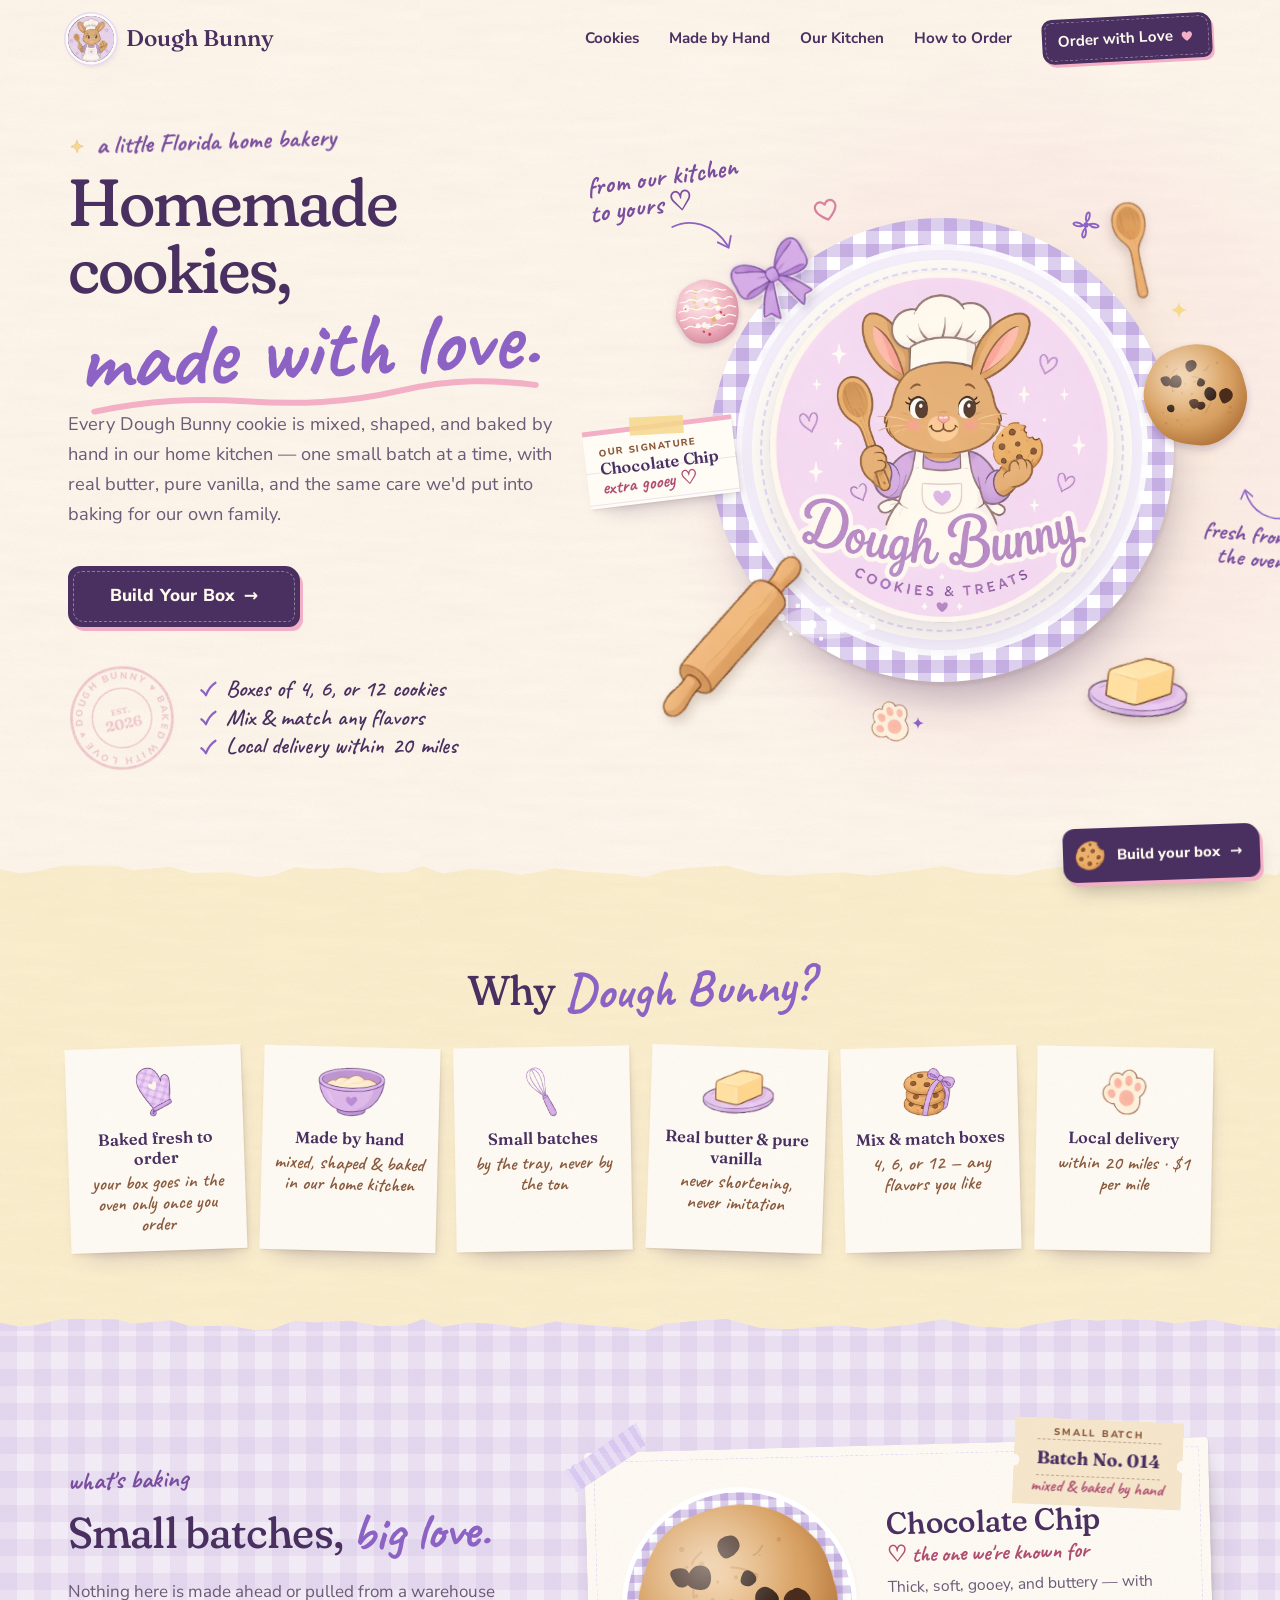
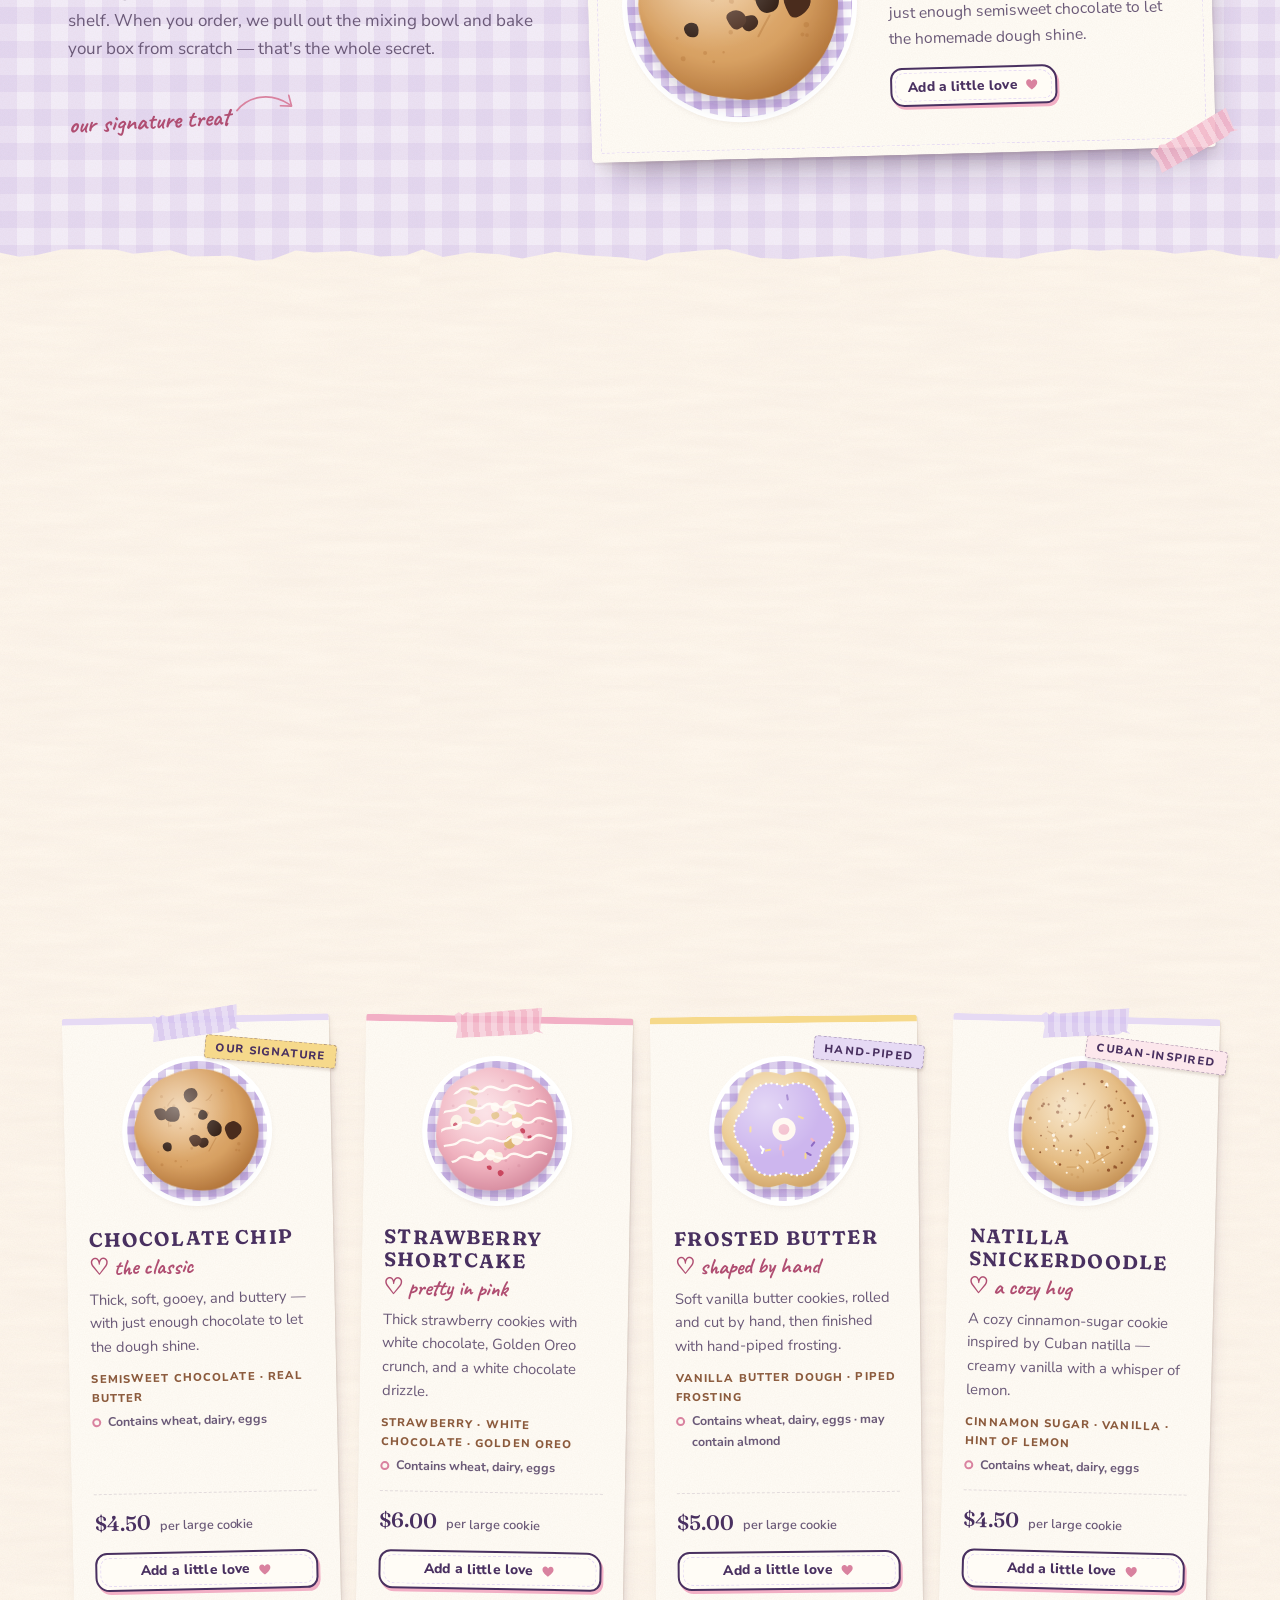
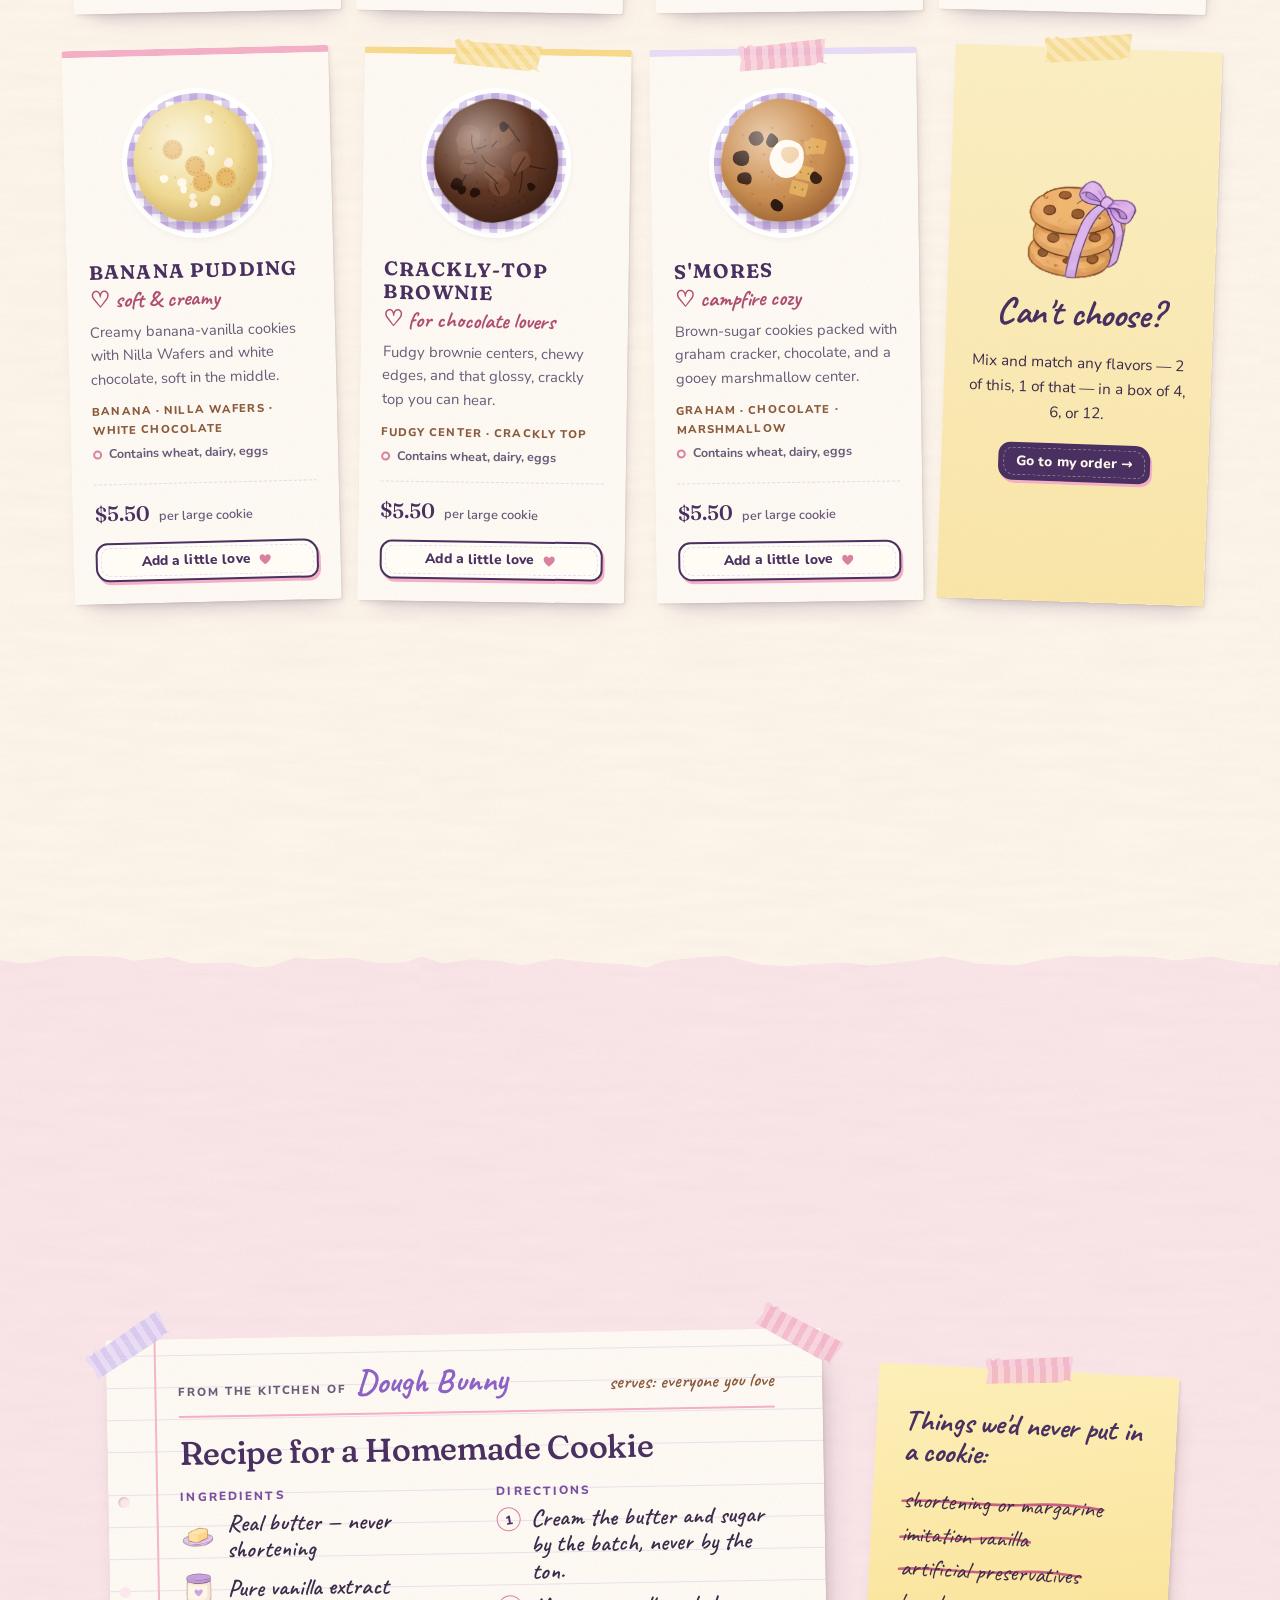
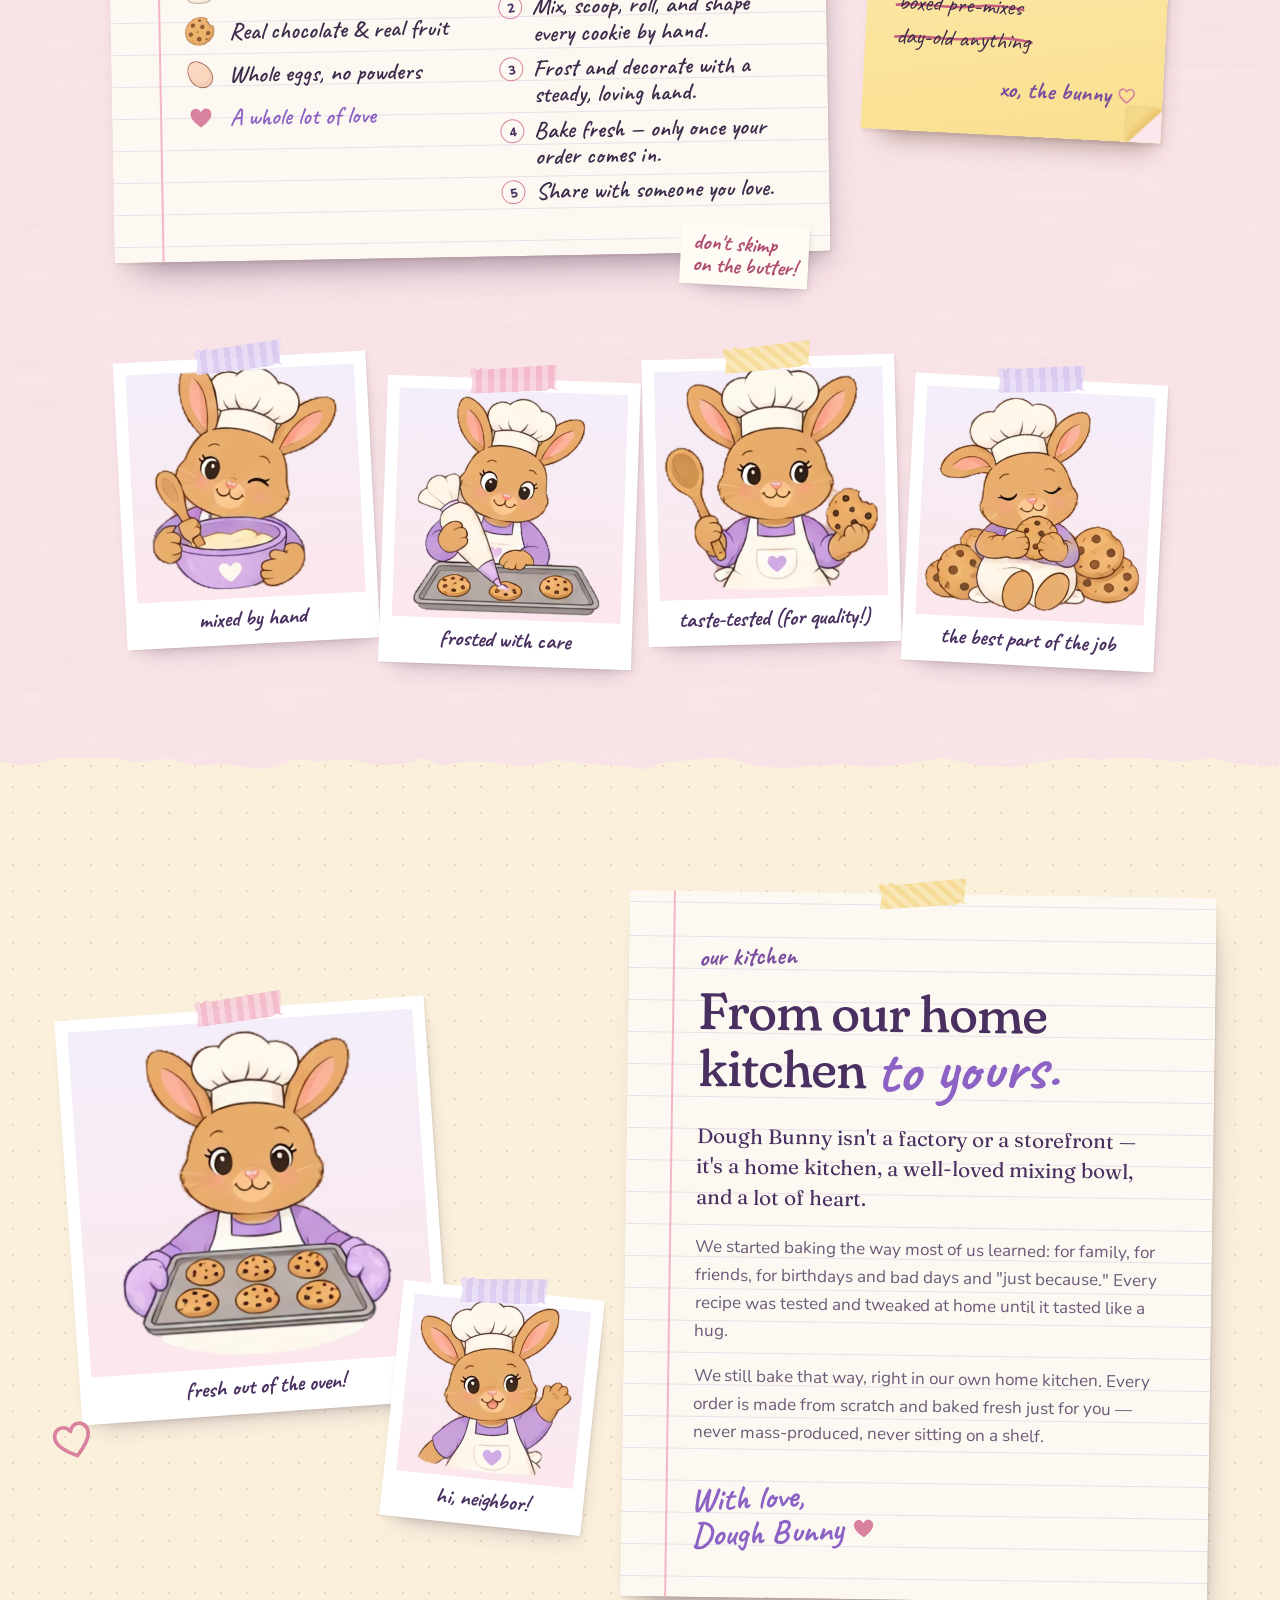
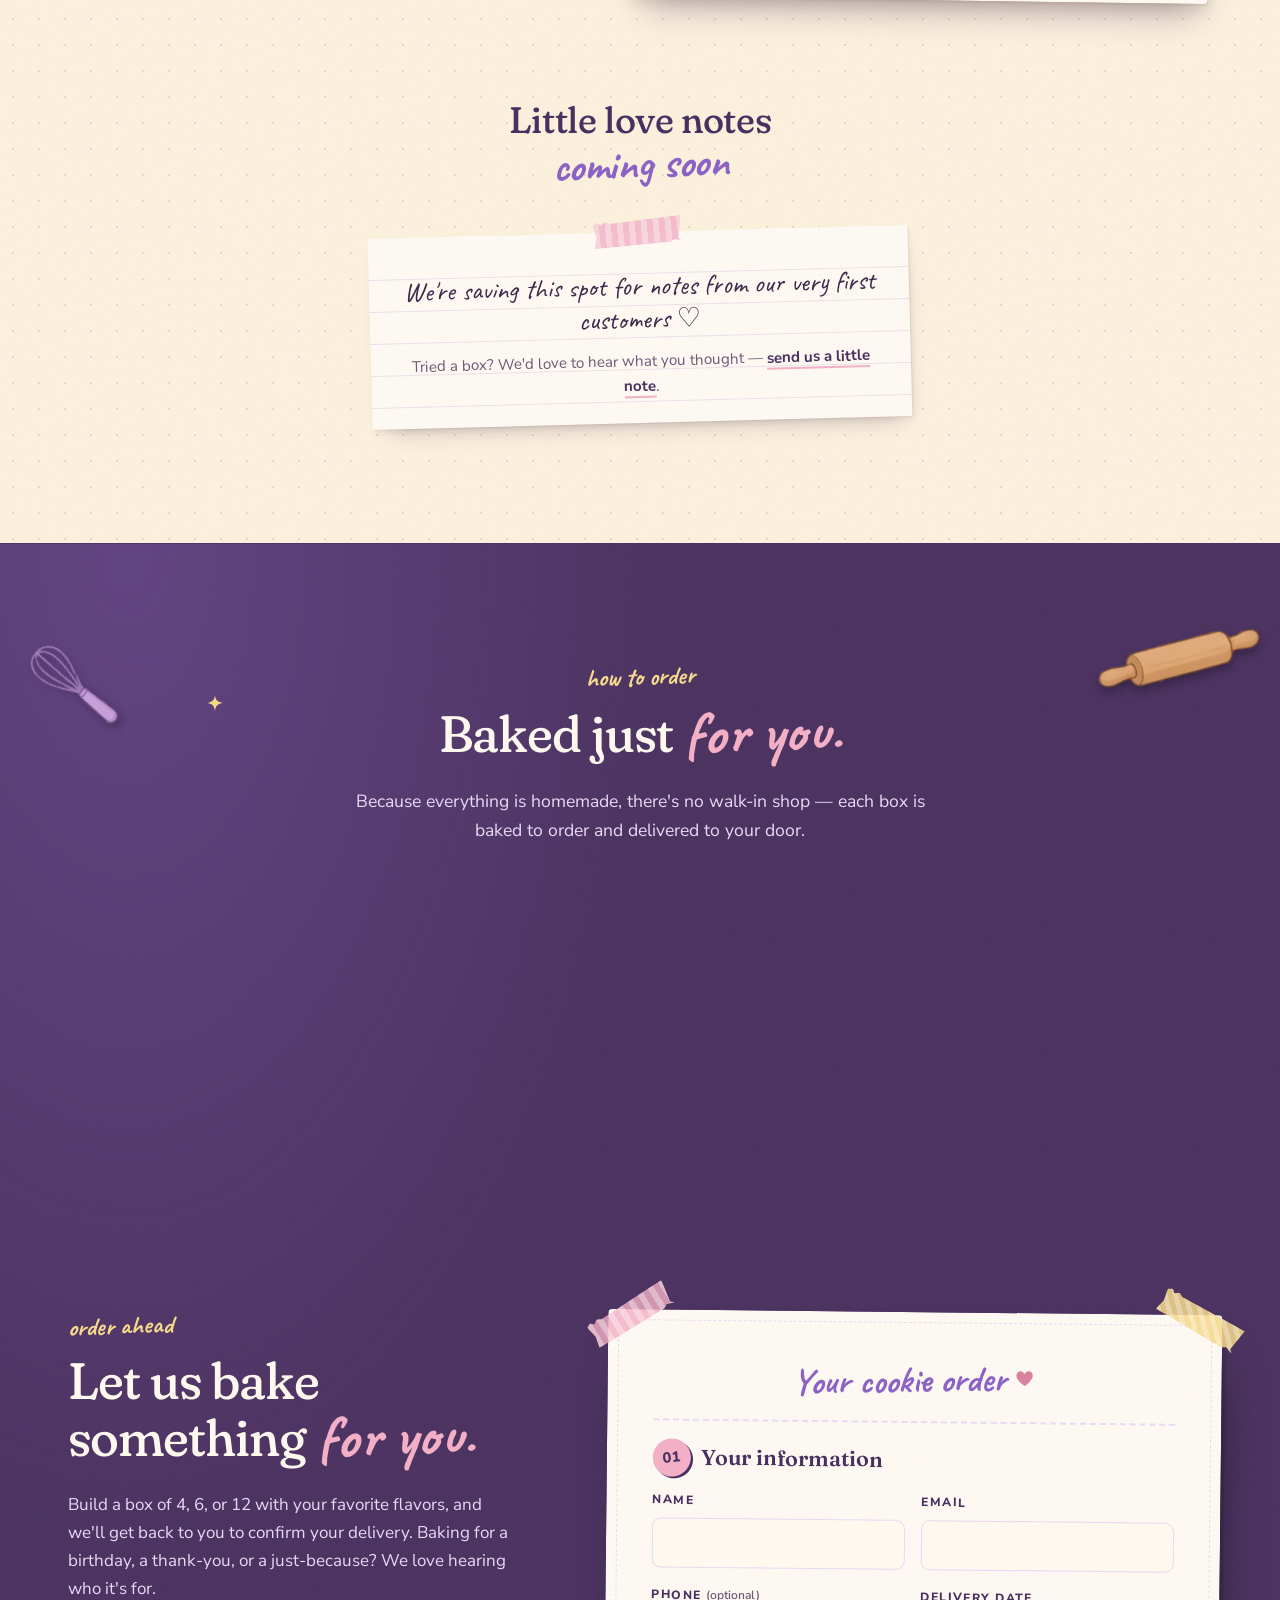
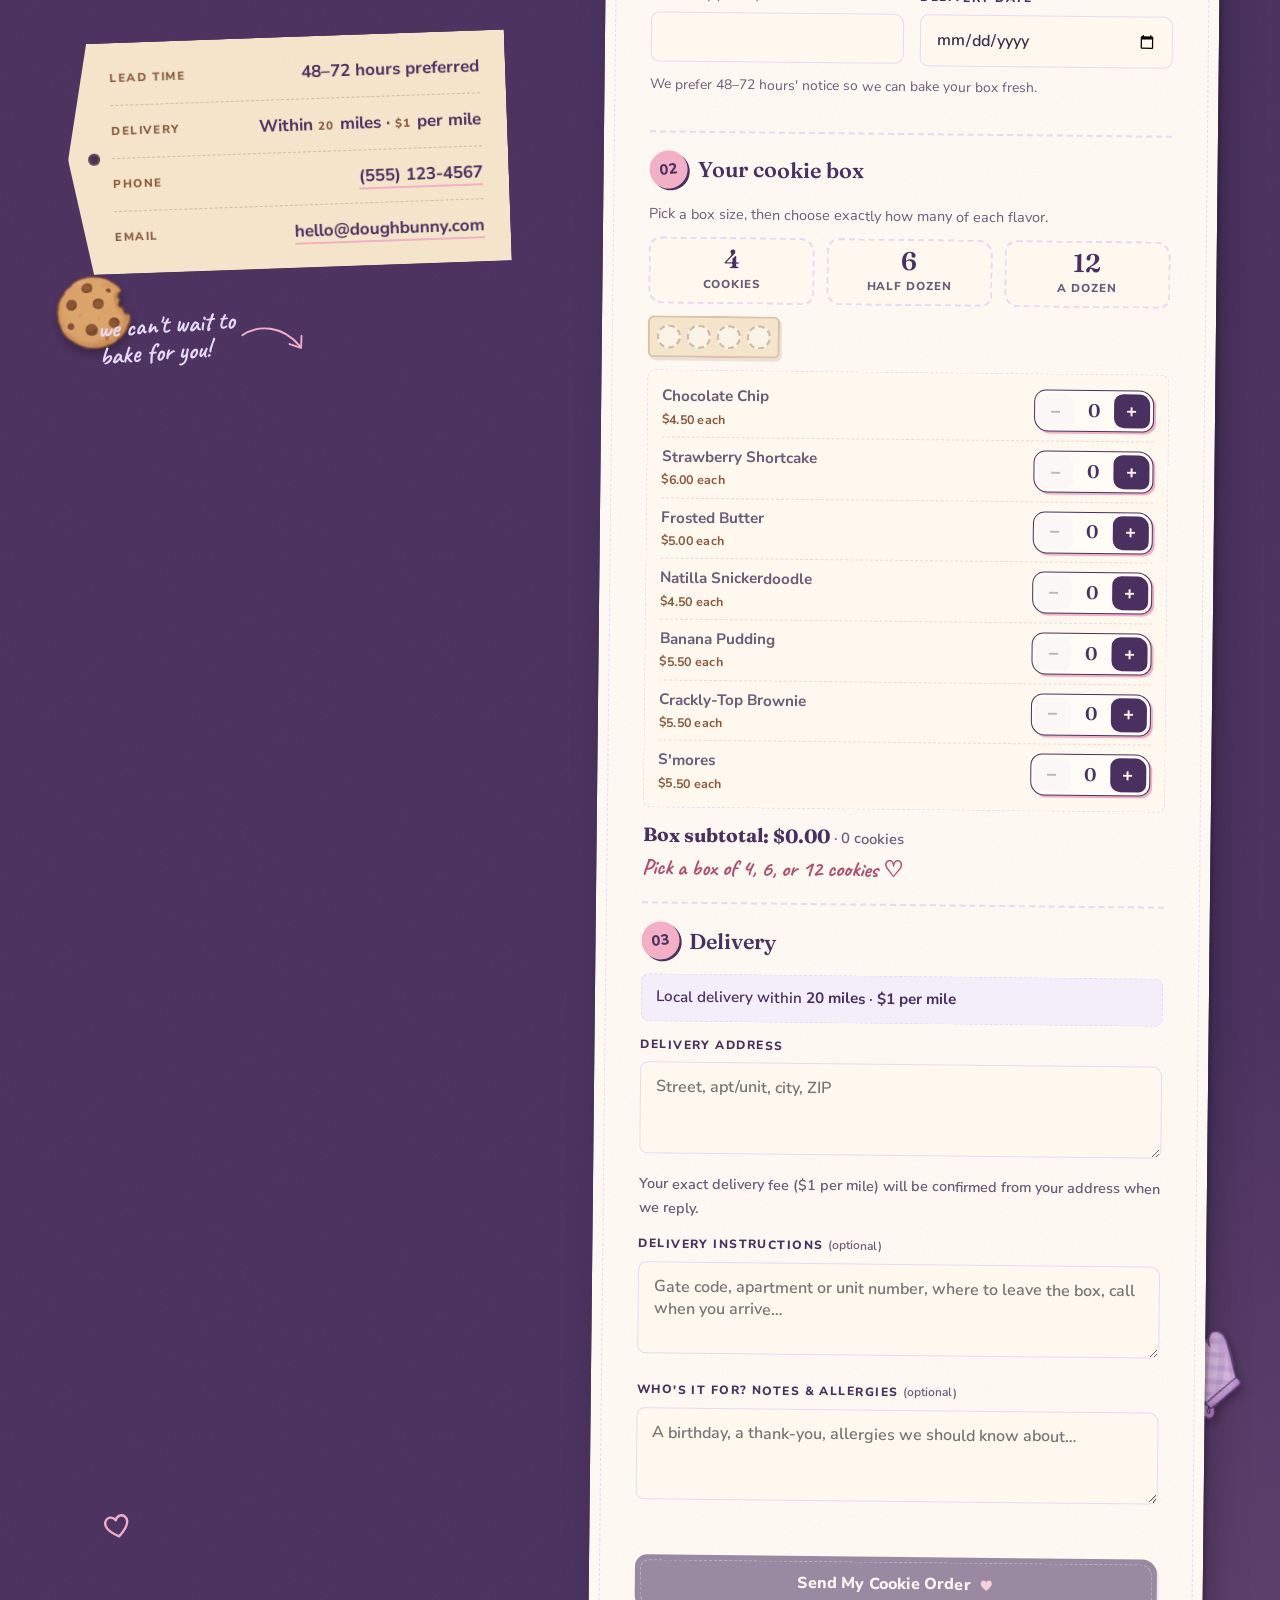
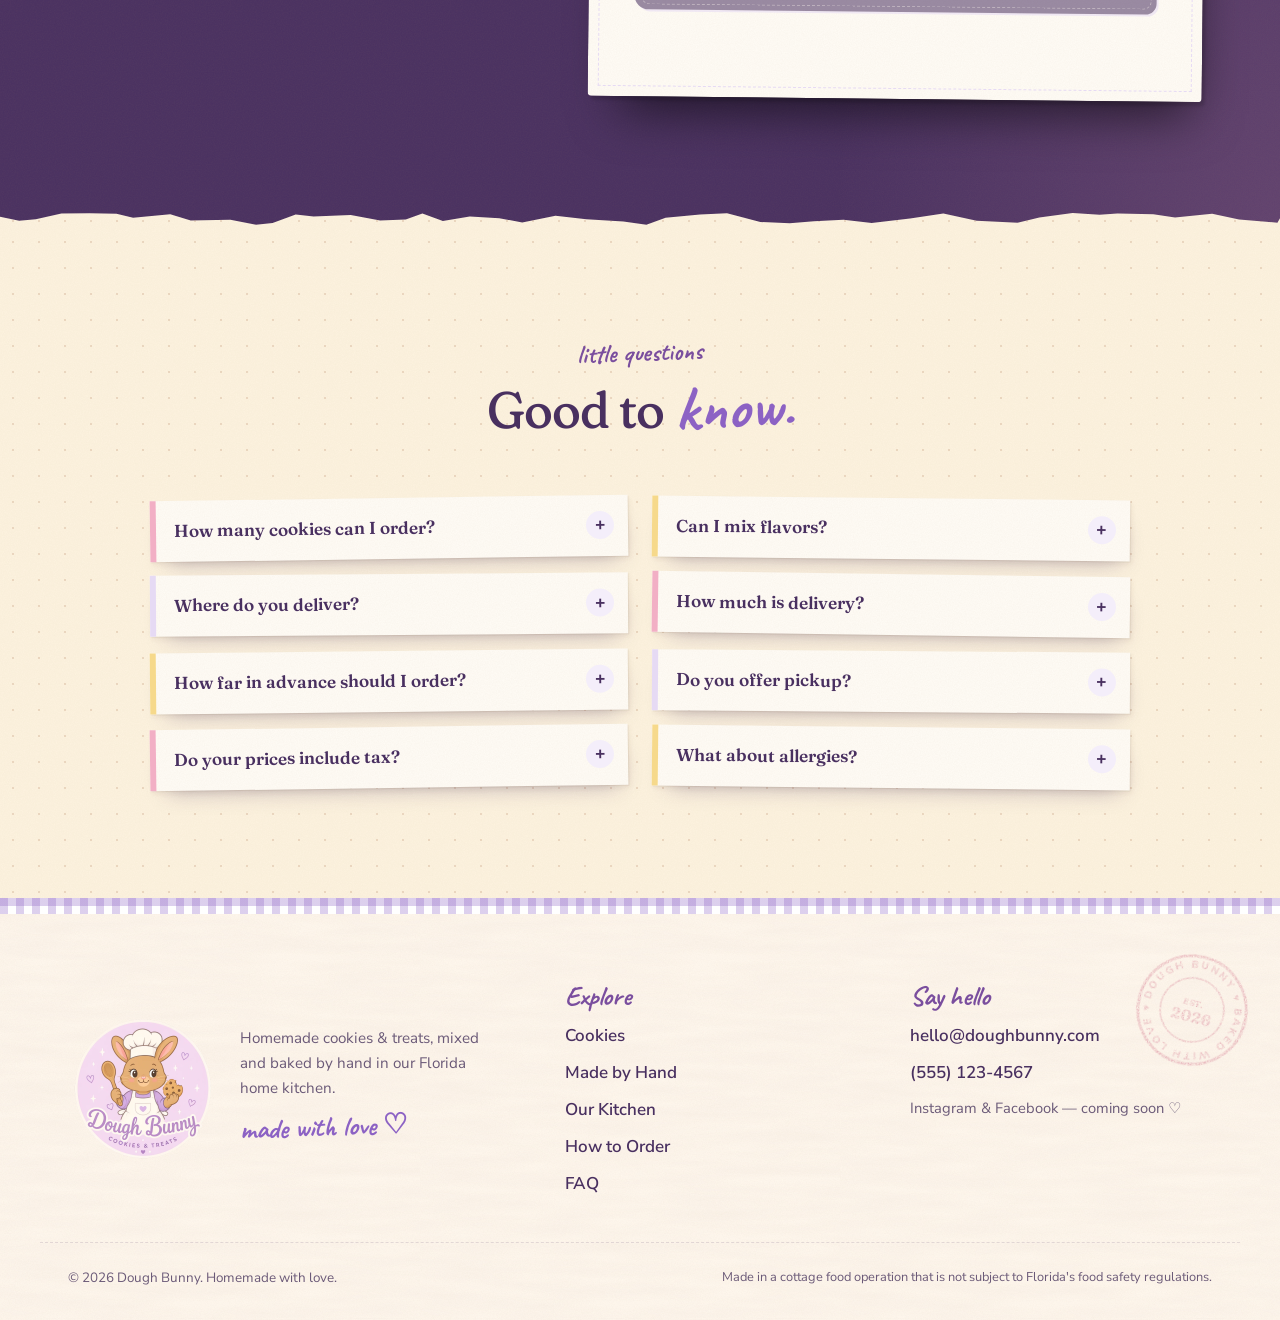
==== index.html @ 0a734273 "Polish pass: clearer box building, honest order confirmation, FAQ Ordering UX - Hero leads with one " ====
<!DOCTYPE html>
<html lang="en">
<head>
<meta charset="UTF-8">
<meta name="viewport" content="width=device-width, initial-scale=1.0">
<title>Dough Bunny — Homemade Cookies, Baked with Love</title>
<meta name="description" content="Dough Bunny bakes homemade cookies from scratch in a Florida home kitchen — mixed, shaped, and baked by hand in small batches with real butter, pure vanilla, and a whole lot of love.">
<meta name="theme-color" content="#FFF8EE">
<meta property="og:title" content="Dough Bunny — Homemade Cookies &amp; Treats">
<meta property="og:description" content="Homemade cookies, baked to order in small batches with real ingredients and a whole lot of love.">
<meta property="og:image" content="assets/images/og-image.jpg">
<link rel="icon" href="assets/images/favicon-64.png" type="image/png">
<link rel="apple-touch-icon" href="assets/images/apple-touch-icon.png">
<link rel="preconnect" href="https://fonts.googleapis.com">
<link rel="preconnect" href="https://fonts.gstatic.com" crossorigin>
<link href="https://fonts.googleapis.com/css2?family=Caveat:wght@500;600;700&family=Fraunces:ital,opsz,wght,SOFT@0,9..144,300..700,100;1,9..144,300..700,100&family=Nunito+Sans:ital,opsz,wght@0,6..12,400..800;1,6..12,400&display=swap" rel="stylesheet">
<link rel="preload" as="image" href="assets/images/logo-wordmark.webp" type="image/webp">
<link rel="stylesheet" href="css/style.css">
</head>
<body>

<!-- Hand-drawn doodle sprite, reused across the page -->
<svg width="0" height="0" style="position:absolute" aria-hidden="true" focusable="false">
  <defs>
    <filter id="inkRough" x="-5%" y="-5%" width="110%" height="110%">
      <feTurbulence type="fractalNoise" baseFrequency=".9" numOctaves="2" seed="4" result="n"/>
      <feColorMatrix in="n" type="matrix" values="0 0 0 0 0  0 0 0 0 0  0 0 0 0 0  0 0 0 -1.6 1.25" result="m"/>
      <feComposite in="SourceGraphic" in2="m" operator="in"/>
    </filter>
    <path id="stampRing" d="M60,60 m-44,0 a44,44 0 1,1 88,0 a44,44 0 1,1 -88,0"/>
  </defs>
  <symbol id="d-heart" viewBox="0 0 24 24"><path d="M12 20.5c-.6-.5-8.4-5.6-8.9-10.6C2.7 6.4 5.3 4 8 4.3c1.8.2 3.2 1.5 4 3 .8-1.6 2.3-2.9 4.2-3 2.8-.1 5 2.4 4.6 5.6-.6 4.9-8.1 10-8.8 10.6z" fill="none" stroke="currentColor" stroke-width="1.9" stroke-linecap="round" stroke-linejoin="round"/></symbol>
  <symbol id="d-heart-fill" viewBox="0 0 24 24"><path d="M12 20.5c-.6-.5-8.4-5.6-8.9-10.6C2.7 6.4 5.3 4 8 4.3c1.8.2 3.2 1.5 4 3 .8-1.6 2.3-2.9 4.2-3 2.8-.1 5 2.4 4.6 5.6-.6 4.9-8.1 10-8.8 10.6z" fill="currentColor"/></symbol>
  <symbol id="d-star" viewBox="0 0 24 24"><path d="M12 2.5c.4 4.6 1.9 8.2 9 9.4-6.8 1.3-8.5 4.6-9 9.6-.6-5-2.3-8.4-9-9.6 6.9-1.1 8.5-4.8 9-9.4z" fill="currentColor"/></symbol>
  <symbol id="d-flower" viewBox="0 0 32 32"><g fill="none" stroke="currentColor" stroke-width="1.7" stroke-linecap="round"><path d="M16 13.2c-2.6-3.8-1.4-8.4 0-8.6 1.5.2 2.7 4.8 0 8.6z"/><path d="M18.6 15c3.8-2.6 8.4-1.4 8.6 0-.2 1.5-4.8 2.7-8.6 0z"/><path d="M16 18.8c2.6 3.8 1.4 8.4 0 8.6-1.5-.2-2.7-4.8 0-8.6z"/><path d="M13.4 17c-3.8 2.6-8.4 1.4-8.6 0 .2-1.5 4.8-2.7 8.6 0z"/></g><circle cx="16" cy="16" r="2.4" fill="currentColor"/></symbol>
  <symbol id="d-arrow" viewBox="0 0 90 60"><g fill="none" stroke="currentColor" stroke-width="2.4" stroke-linecap="round" stroke-linejoin="round"><path d="M4 10 C 28 2, 58 12, 72 44"/><path d="M60 38 L 73 47 L 78 32"/></g></symbol>
  <symbol id="d-arrow-down" viewBox="0 0 60 80"><g fill="none" stroke="currentColor" stroke-width="2.4" stroke-linecap="round" stroke-linejoin="round"><path d="M10 4 C 40 14, 44 40, 30 70"/><path d="M20 60 L 29 72 L 40 62"/></g></symbol>
  <symbol id="d-check" viewBox="0 0 24 24"><path d="M4 13.5 C 6.5 15, 8 17, 9.5 19.5 C 12 13, 15.5 8, 21 4.5" fill="none" stroke="currentColor" stroke-width="2.6" stroke-linecap="round" stroke-linejoin="round"/></symbol>
  <symbol id="d-flour" viewBox="0 0 120 80"><g fill="#fff"><circle cx="20" cy="40" r="3"/><circle cx="34" cy="30" r="2"/><circle cx="46" cy="46" r="4"/><circle cx="60" cy="34" r="2.5"/><circle cx="72" cy="50" r="3"/><circle cx="86" cy="38" r="2"/><circle cx="98" cy="48" r="2.6"/><circle cx="54" cy="58" r="1.8"/><circle cx="28" cy="54" r="1.6"/><circle cx="80" cy="26" r="1.5"/><ellipse cx="60" cy="44" rx="40" ry="14" opacity=".35"/></g></symbol>
  <symbol id="d-stamp" viewBox="0 0 120 120">
    <g filter="url(#inkRough)" fill="currentColor" stroke="currentColor">
      <circle cx="60" cy="60" r="56" fill="none" stroke-width="3"/>
      <circle cx="60" cy="60" r="33" fill="none" stroke-width="1.6"/>
      <text font-family="Nunito Sans, sans-serif" font-weight="800" font-size="10.5" stroke="none" letter-spacing="1.5"><textPath href="#stampRing" textLength="272" lengthAdjust="spacing">DOUGH BUNNY ♥ BAKED WITH LOVE ♥</textPath></text>
      <text x="60" y="56" text-anchor="middle" font-family="Fraunces, serif" font-weight="700" font-size="9" stroke="none" letter-spacing="1">EST.</text>
      <text x="60" y="72" text-anchor="middle" font-family="Fraunces, serif" font-weight="700" font-size="16" stroke="none">2026</text>
    </g>
  </symbol>
</svg>

<a class="skip-link" href="#main">Skip to content</a>

<!-- ============ HEADER ============ -->
<header class="site-header" id="siteHeader">
  <div class="container header-inner">
    <a href="#home" class="brand" aria-label="Dough Bunny home">
      <img src="assets/images/logo.jpg" alt="" class="brand-logo" width="779" height="778">
      <span class="brand-name">Dough Bunny</span>
    </a>

    <nav class="main-nav" id="mainNav" aria-label="Main">
      <a href="#menu">Cookies</a>
      <a href="#recipe">Made by Hand</a>
      <a href="#kitchen">Our Kitchen</a>
      <a href="#how">How to Order</a>
      <a href="#order" class="nav-cta"><span>Order with Love</span> <svg aria-hidden="true"><use href="#d-heart-fill"/></svg></a>
    </nav>

    <button class="nav-toggle" id="navToggle" aria-label="Open menu" aria-expanded="false" aria-controls="mainNav">
      <span></span><span></span>
    </button>
  </div>
</header>

<main id="main">

<!-- ============ HERO ============ -->
<section class="hero paper" id="home">
  <div class="container hero-inner">
    <div class="hero-copy">
      <p class="hand-label fade-up" style="--d:0s">
        <svg class="doodle" aria-hidden="true"><use href="#d-star"/></svg>
        a little Florida home bakery
      </p>
      <h1 class="fade-up" style="--d:.1s">
        <span class="h1-serif">Homemade cookies,</span>
        <span class="h1-script">made with love.
          <svg class="scribble-underline" viewBox="0 0 300 18" preserveAspectRatio="none" aria-hidden="true"><path d="M4 12 C 40 5, 70 5, 104 10 S 170 16, 206 8 S 270 3, 296 9"/></svg>
        </span>
      </h1>
      <p class="hero-lede fade-up" style="--d:.2s">Every Dough Bunny cookie is mixed, shaped, and baked by hand in our home kitchen — one small batch at a time, with real butter, pure vanilla, and the same care we'd put into baking for our own family.</p>
      <div class="hero-actions fade-up" style="--d:.3s">
        <a href="#build" class="btn btn-primary btn-big">Build Your Box <span class="btn-arrow" aria-hidden="true">→</span></a>
      </div>
      <div class="hero-ephemera fade-up" style="--d:.45s">
        <svg class="stamp stamp--hero" role="img" aria-label="Dough Bunny, baked with love, established 2026"><use href="#d-stamp"/></svg>
        <ul class="hero-promises">
          <li><svg aria-hidden="true"><use href="#d-check"/></svg>Boxes of <span data-db="box-sizes">4, 6, or 12</span> cookies</li>
          <li><svg aria-hidden="true"><use href="#d-check"/></svg>Mix &amp; match any flavors</li>
          <li><svg aria-hidden="true"><use href="#d-check"/></svg>Local delivery within <span data-db="max-miles">20</span> miles</li>
        </ul>
      </div>
    </div>

    <div class="hero-collage fade-up" style="--d:.15s">
      <div class="hero-plate">
        <img src="assets/images/logo-wordmark.webp" alt="Dough Bunny — Cookies &amp; Treats logo: a baker bunny in a chef's hat holding a wooden spoon and a chocolate chip cookie" class="hero-logo" fetchpriority="high" width="1200" height="1200">
      </div>
      <img src="assets/graphics/web/decorative/ribbon-bow.webp" alt="" class="c-bow" width="388" height="356">

      <!-- scrapbook bits around the plate -->
      <img src="assets/graphics/web/baking-tools/rolling-pin.webp" alt="" class="c-item c-rollingpin" width="756" height="556">
      <img src="assets/graphics/web/baking-tools/wooden-spoon.webp" alt="" class="c-item c-spoon" width="352" height="360">
      <img src="assets/graphics/web/ingredients/butter-dish.webp" alt="" class="c-item c-butter" width="360" height="239">
      <div class="float-cookie c-cookie-1" data-cookie="choc" aria-hidden="true"></div>
      <div class="float-cookie c-cookie-2" data-cookie="strawberry" aria-hidden="true"></div>
      <svg class="c-flour" aria-hidden="true"><use href="#d-flour"/></svg>
      <svg class="c-doodle c-flower" aria-hidden="true"><use href="#d-flower"/></svg>
      <svg class="c-doodle c-heart" aria-hidden="true"><use href="#d-heart"/></svg>
      <svg class="c-doodle c-star-1" aria-hidden="true"><use href="#d-star"/></svg>
      <svg class="c-doodle c-star-2" aria-hidden="true"><use href="#d-star"/></svg>
      <img src="assets/graphics/web/decorative/paw-print-a.webp" alt="" class="c-paw" width="217" height="220">

      <div class="c-card" aria-hidden="true">
        <span class="c-card-label">our signature</span>
        <span class="c-card-name">Chocolate Chip</span>
        <span class="c-card-note">extra gooey ♡</span>
      </div>

      <p class="c-note c-note--kitchen" aria-hidden="true">from our kitchen<br>to yours ♡<svg class="c-arrow"><use href="#d-arrow"/></svg></p>
      <p class="c-note c-note--oven" aria-hidden="true"><svg class="c-arrow c-arrow--flip"><use href="#d-arrow"/></svg>fresh from<br>the oven</p>
    </div>
  </div>
</section>

<!-- ============ WHY DOUGH BUNNY ============ -->
<section class="why butter-paper torn-top" id="why" aria-labelledby="whyTitle">
  <div class="container">
    <h2 class="why-title reveal" id="whyTitle">Why <span class="script-accent">Dough Bunny?</span></h2>
    <ul class="why-list">
      <li class="why-item reveal" style="--tilt:-2deg"><img src="assets/graphics/web/baking-tools/oven-mitt.webp" alt="" loading="lazy" width="271" height="360"><strong>Baked fresh to order</strong><span>your box goes in the oven only once you order</span></li>
      <li class="why-item reveal" style="--tilt:1.5deg"><img src="assets/graphics/web/baking-tools/mixing-bowl.webp" alt="" loading="lazy" width="360" height="272"><strong>Made by hand</strong><span>mixed, shaped &amp; baked in our home kitchen</span></li>
      <li class="why-item reveal" style="--tilt:-1deg"><img src="assets/graphics/web/baking-tools/whisk.webp" alt="" loading="lazy" width="234" height="360"><strong>Small batches</strong><span>by the tray, never by the ton</span></li>
      <li class="why-item reveal" style="--tilt:2deg"><img src="assets/graphics/web/ingredients/butter-dish.webp" alt="" loading="lazy" width="360" height="239"><strong>Real butter &amp; pure vanilla</strong><span>never shortening, never imitation</span></li>
      <li class="why-item reveal" style="--tilt:-1.5deg"><img src="assets/graphics/web/ingredients/cookie-stack-ribbon.webp" alt="" loading="lazy" width="360" height="334"><strong>Mix &amp; match boxes</strong><span><span data-db="box-sizes">4, 6, or 12</span> — any flavors you like</span></li>
      <li class="why-item reveal" style="--tilt:1deg"><img src="assets/graphics/web/decorative/paw-print-a.webp" alt="" loading="lazy" width="217" height="220"><strong>Local delivery</strong><span>within <span data-db="max-miles">20</span> miles · <span data-db="per-mile">$1</span> per mile</span></li>
    </ul>
  </div>
</section>

<!-- ============ WHAT'S BAKING ============ -->
<section class="baking gingham-soft torn-top" id="baking">
  <div class="container baking-grid">
    <div class="baking-intro reveal">
      <p class="hand-label">what's baking</p>
      <h2>Small batches, <span class="script-accent">big love.</span></h2>
      <p>Nothing here is made ahead or pulled from a warehouse shelf. When you order, we pull out the mixing bowl and bake your box from scratch — that's the whole secret.</p>
      <p class="hand-note">our signature treat <svg class="hand-note-arrow" aria-hidden="true"><use href="#d-arrow"/></svg></p>
    </div>

    <article class="spotlight reveal" style="--tilt:-1.5deg" aria-labelledby="spotlightName">
      <span class="tape tape--tl" aria-hidden="true"></span>
      <span class="tape tape--br tape--pink" aria-hidden="true"></span>
      <p class="batch-ticket">
        <span class="batch-top">small batch</span>
        <span class="batch-no">Batch No. 014</span>
        <span class="batch-sub">mixed &amp; baked by hand</span>
      </p>
      <div class="spotlight-art" data-cookie="choc" aria-hidden="true"></div>
      <div class="spotlight-body">
        <h3 id="spotlightName">Chocolate Chip</h3>
        <p class="card-hand">♡ the one we're known for</p>
        <p>Thick, soft, gooey, and buttery — with just enough semisweet chocolate to let the homemade dough shine.</p>
        <div class="box-control" data-flavor="Chocolate Chip Cookies"></div>
      </div>
    </article>

  </div>
</section>

<!-- ============ COOKIES ============ -->
<section class="menu paper torn-top" id="menu">
  <div class="container">
    <div class="section-head reveal">
      <p class="hand-label">the cookie jar</p>
      <h2>Seven homemade favorites, <span class="script-accent">baked to order.</span></h2>
      <p class="section-lede">Each one is a recipe we've perfected in our own kitchen. Pick a box, then fill it with any mix of flavors you like.</p>
    </div>

    <div class="build-steps reveal" id="build">
      <div class="build-step build-step--size">
        <p class="step-tag"><span>Step 1</span></p>
        <h3 id="sizePickTitle">Choose your box</h3>
        <div class="size-picker" role="group" aria-labelledby="sizePickTitle"></div>
        <div class="box-meter"></div>
      </div>
      <div class="build-step build-step--flavors">
        <p class="step-tag"><span>Step 2</span></p>
        <h3>Fill it with flavors</h3>
        <p>Tap <em>Add a little love</em> on any cookie, then use <strong>−</strong> and <strong>+</strong> to choose exactly how many of each. Two of this, one of that — it's your box.</p>
        <p class="build-note">Prices are per large cookie and include sales tax ♡</p>
      </div>
    </div>

    <div class="cookie-grid">
      <article class="recipe-tile reveal" style="--tilt:-1.2deg">
        <span class="tape tape--top" aria-hidden="true"></span>
        <span class="label-chip label-chip--butter">our signature</span>
        <div class="tile-art" data-cookie="choc" aria-hidden="true"></div>
        <h3>Chocolate Chip</h3>
        <p class="card-hand">♡ the classic</p>
        <p class="tile-desc">Thick, soft, gooey, and buttery — with just enough chocolate to let the dough shine.</p>
        <p class="tile-notes">Semisweet chocolate · real butter</p>
        <p class="tile-allergens"><span class="sr-only">Allergens: </span>Contains wheat, dairy, eggs</p>
        <div class="tile-foot">
          <p class="price" data-price-for="Chocolate Chip Cookies"></p>
          <div class="box-control" data-flavor="Chocolate Chip Cookies"></div>
        </div>
      </article>

      <article class="recipe-tile reveal" style="--tilt:1deg">
        <span class="tape tape--top tape--pink" aria-hidden="true"></span>
        <div class="tile-art" data-cookie="strawberry" aria-hidden="true"></div>
        <h3>Strawberry Shortcake</h3>
        <p class="card-hand">♡ pretty in pink</p>
        <p class="tile-desc">Thick strawberry cookies with white chocolate, Golden Oreo crunch, and a white chocolate drizzle.</p>
        <p class="tile-notes">Strawberry · white chocolate · Golden Oreo</p>
        <p class="tile-allergens"><span class="sr-only">Allergens: </span>Contains wheat, dairy, eggs</p>
        <div class="tile-foot">
          <p class="price" data-price-for="Strawberry Shortcake Cookies"></p>
          <div class="box-control" data-flavor="Strawberry Shortcake Cookies"></div>
        </div>
      </article>

      <article class="recipe-tile reveal" style="--tilt:-.6deg">
        <span class="label-chip">hand-piped</span>
        <div class="tile-art" data-cookie="cutout" aria-hidden="true"></div>
        <h3>Frosted Butter</h3>
        <p class="card-hand">♡ shaped by hand</p>
        <p class="tile-desc">Soft vanilla butter cookies, rolled and cut by hand, then finished with hand-piped frosting.</p>
        <p class="tile-notes">Vanilla butter dough · piped frosting</p>
        <p class="tile-allergens"><span class="sr-only">Allergens: </span>Contains wheat, dairy, eggs · may contain almond</p>
        <div class="tile-foot">
          <p class="price" data-price-for="Frosted Butter Cookies"></p>
          <div class="box-control" data-flavor="Frosted Butter Cookies"></div>
        </div>
      </article>

      <article class="recipe-tile reveal" style="--tilt:1.4deg">
        <span class="tape tape--top" aria-hidden="true"></span>
        <span class="label-chip label-chip--pink">Cuban-inspired</span>
        <div class="tile-art" data-cookie="snicker" aria-hidden="true"></div>
        <h3>Natilla Snickerdoodle</h3>
        <p class="card-hand">♡ a cozy hug</p>
        <p class="tile-desc">A cozy cinnamon-sugar cookie inspired by Cuban natilla — creamy vanilla with a whisper of lemon.</p>
        <p class="tile-notes">Cinnamon sugar · vanilla · hint of lemon</p>
        <p class="tile-allergens"><span class="sr-only">Allergens: </span>Contains wheat, dairy, eggs</p>
        <div class="tile-foot">
          <p class="price" data-price-for="Natilla Snickerdoodle Cookies"></p>
          <div class="box-control" data-flavor="Natilla Snickerdoodle Cookies"></div>
        </div>
      </article>

      <article class="recipe-tile reveal" style="--tilt:-1.4deg">
        <div class="tile-art" data-cookie="banana" aria-hidden="true"></div>
        <h3>Banana Pudding</h3>
        <p class="card-hand">♡ soft &amp; creamy</p>
        <p class="tile-desc">Creamy banana-vanilla cookies with Nilla Wafers and white chocolate, soft in the middle.</p>
        <p class="tile-notes">Banana · Nilla Wafers · white chocolate</p>
        <p class="tile-allergens"><span class="sr-only">Allergens: </span>Contains wheat, dairy, eggs</p>
        <div class="tile-foot">
          <p class="price" data-price-for="Banana Pudding Cookies"></p>
          <div class="box-control" data-flavor="Banana Pudding Cookies"></div>
        </div>
      </article>

      <article class="recipe-tile reveal" style="--tilt:.8deg">
        <span class="tape tape--top tape--butter" aria-hidden="true"></span>
        <div class="tile-art" data-cookie="brownie" aria-hidden="true"></div>
        <h3>Crackly-Top Brownie</h3>
        <p class="card-hand">♡ for chocolate lovers</p>
        <p class="tile-desc">Fudgy brownie centers, chewy edges, and that glossy, crackly top you can hear.</p>
        <p class="tile-notes">Fudgy center · crackly top</p>
        <p class="tile-allergens"><span class="sr-only">Allergens: </span>Contains wheat, dairy, eggs</p>
        <div class="tile-foot">
          <p class="price" data-price-for="Crackly-Top Brownie Cookies"></p>
          <div class="box-control" data-flavor="Crackly-Top Brownie Cookies"></div>
        </div>
      </article>

      <article class="recipe-tile reveal" style="--tilt:-.8deg">
        <span class="tape tape--top tape--pink" aria-hidden="true"></span>
        <div class="tile-art" data-cookie="smores" aria-hidden="true"></div>
        <h3>S'mores</h3>
        <p class="card-hand">♡ campfire cozy</p>
        <p class="tile-desc">Brown-sugar cookies packed with graham cracker, chocolate, and a gooey marshmallow center.</p>
        <p class="tile-notes">Graham · chocolate · marshmallow</p>
        <p class="tile-allergens"><span class="sr-only">Allergens: </span>Contains wheat, dairy, eggs</p>
        <div class="tile-foot">
          <p class="price" data-price-for="S'mores Cookies"></p>
          <div class="box-control" data-flavor="S'mores Cookies"></div>
        </div>
      </article>

      <div class="mix-note reveal" style="--tilt:2deg">
        <span class="tape tape--top tape--butter" aria-hidden="true"></span>
        <img src="assets/graphics/web/ingredients/cookie-stack-ribbon.webp" alt="" loading="lazy" width="360" height="334">
        <h3>Can't choose?</h3>
        <p>Mix and match any flavors — 2 of this, 1 of that — in a box of <span data-db="box-sizes">4, 6, or 12</span>.</p>
        <a href="#order" class="btn btn-small btn-primary">Go to my order →</a>
      </div>
    </div>

    <div class="menu-footnotes">
      <p class="price-note reveal">psst — every box holds <span data-db="box-sizes">4, 6, or 12</span> big cookies, mixed however you like ♡</p>
      <div class="cottage-notice reveal">
        <span class="tape tape--top" aria-hidden="true"></span>
        <strong>Home Kitchen &amp; Allergen Notice</strong>
        <p>Made in a cottage food operation that is not subject to Florida's food safety regulations. Contains wheat, dairy, and eggs; some flavors contain soy, and the Frosted Butter Cookies may contain almond. Please tell us about any allergies before ordering.</p>
      </div>
    </div>
  </div>
</section>

<!-- ============ MADE BY HAND ============ -->
<section class="recipe pink-paper torn-top" id="recipe">
  <div class="container">
    <div class="section-head reveal">
      <p class="hand-label">made by hand</p>
      <h2>Our secret ingredient? <span class="script-accent">Love.</span></h2>
      <p class="section-lede">Okay, and real butter. Here's what goes into every batch — the same things you'd find in any loving home kitchen.</p>
    </div>

    <div class="recipe-grid">
      <article class="recipe-card reveal" style="--tilt:-1deg" aria-labelledby="recipeTitle">
        <span class="tape tape--tl" aria-hidden="true"></span>
        <span class="tape tape--tr tape--pink" aria-hidden="true"></span>
        <div class="recipe-card-top">
          <span>From the kitchen of</span>
          <strong>Dough Bunny</strong>
          <span class="recipe-serves">serves: everyone you love</span>
        </div>
        <h3 id="recipeTitle">Recipe for a Homemade Cookie</h3>
        <div class="recipe-cols">
          <div>
            <h4>Ingredients</h4>
            <ul class="recipe-list">
              <li><img src="assets/graphics/web/ingredients/butter-dish.webp" alt="" loading="lazy" width="360" height="239">Real butter — never shortening</li>
              <li><img src="assets/graphics/web/ingredients/cream-jar.webp" alt="" loading="lazy" width="287" height="360">Pure vanilla extract</li>
              <li><img src="assets/graphics/web/ingredients/cookie-whole.webp" alt="" loading="lazy" width="360" height="352">Real chocolate &amp; real fruit</li>
              <li><img src="assets/graphics/web/ingredients/egg.webp" alt="" loading="lazy" width="236" height="244">Whole eggs, no powders</li>
              <li class="recipe-love"><svg aria-hidden="true"><use href="#d-heart-fill"/></svg>A whole lot of love</li>
            </ul>
          </div>
          <div>
            <h4>Directions</h4>
            <ol class="recipe-steps">
              <li>Cream the butter and sugar by the batch, never by the ton.</li>
              <li>Mix, scoop, roll, and shape every cookie by hand.</li>
              <li>Frost and decorate with a steady, loving hand.</li>
              <li>Bake fresh — only once your order comes in.</li>
              <li>Share with someone you love.</li>
            </ol>
          </div>
        </div>
        <p class="recipe-margin-note" aria-hidden="true">don't skimp<br>on the butter!</p>
      </article>

      <aside class="sticky-note reveal" style="--tilt:3deg" aria-labelledby="neverTitle">
        <span class="tape tape--top tape--pink" aria-hidden="true"></span>
        <h3 id="neverTitle">Things we'd never put in a cookie:</h3>
        <ul>
          <li><span>shortening or margarine</span></li>
          <li><span>imitation vanilla</span></li>
          <li><span>artificial preservatives</span></li>
          <li><span>boxed pre-mixes</span></li>
          <li><span>day-old anything</span></li>
        </ul>
        <p>xo, the bunny <svg aria-hidden="true"><use href="#d-heart"/></svg></p>
      </aside>
    </div>

    <div class="polaroid-row" role="list" aria-label="Snapshots of Dough Bunny baking">
      <figure class="polaroid reveal" role="listitem" style="--tilt:-3deg">
        <span class="tape tape--top" aria-hidden="true"></span>
        <img src="assets/graphics/web/bunny/bunny-mixing-wink.webp" alt="Dough Bunny mixing a bowl of cookie dough with a wink" loading="lazy" width="576" height="632">
        <figcaption>mixed by hand</figcaption>
      </figure>
      <figure class="polaroid reveal" role="listitem" style="--tilt:2deg">
        <span class="tape tape--top tape--pink" aria-hidden="true"></span>
        <img src="assets/graphics/web/bunny/bunny-piping-frosting.webp" alt="Dough Bunny piping frosting onto a tray of cookies" loading="lazy" width="668" height="764">
        <figcaption>frosted with care</figcaption>
      </figure>
      <figure class="polaroid reveal" role="listitem" style="--tilt:-1.5deg">
        <span class="tape tape--top tape--butter" aria-hidden="true"></span>
        <img src="assets/graphics/web/bunny/bunny-spoon-cookie.webp" alt="Dough Bunny holding a wooden spoon and a cookie" loading="lazy" width="620" height="620">
        <figcaption>taste-tested (for quality!)</figcaption>
      </figure>
      <figure class="polaroid reveal" role="listitem" style="--tilt:3deg">
        <span class="tape tape--top" aria-hidden="true"></span>
        <img src="assets/graphics/web/bunny/bunny-sitting-eating.webp" alt="Dough Bunny sitting happily with a pile of cookies" loading="lazy" width="760" height="756">
        <figcaption>the best part of the job</figcaption>
      </figure>
    </div>
  </div>
</section>

<!-- ============ OUR KITCHEN + LOVE NOTES ============ -->
<section class="kitchen notebook torn-top" id="kitchen">
  <div class="container">
    <div class="kitchen-grid">
      <div class="kitchen-photos reveal">
        <figure class="polaroid polaroid--big" style="--tilt:-4deg">
          <span class="tape tape--top tape--pink" aria-hidden="true"></span>
          <img src="assets/graphics/web/bunny/bunny-holding-tray.webp" alt="Dough Bunny holding a tray of cookies fresh from the oven" loading="lazy" width="648" height="772">
          <figcaption>fresh out of the oven!</figcaption>
        </figure>
        <figure class="polaroid polaroid--small" style="--tilt:6deg">
          <span class="tape tape--top" aria-hidden="true"></span>
          <img src="assets/graphics/web/bunny/bunny-waving.webp" alt="Dough Bunny waving hello" loading="lazy" width="600" height="624">
          <figcaption>hi, neighbor!</figcaption>
        </figure>
        <svg class="kitchen-heart" aria-hidden="true"><use href="#d-heart"/></svg>
      </div>

      <div class="letter reveal" style="--tilt:.8deg">
        <span class="tape tape--top tape--butter" aria-hidden="true"></span>
        <p class="hand-label">our kitchen</p>
        <h2>From our home kitchen <span class="script-accent">to yours.</span></h2>
        <p class="lead">Dough Bunny isn't a factory or a storefront — it's a home kitchen, a well-loved mixing bowl, and a lot of heart.</p>
        <p>We started baking the way most of us learned: for family, for friends, for birthdays and bad days and "just because." Every recipe was tested and tweaked at home until it tasted like a hug.</p>
        <p>We still bake that way, right in our own home kitchen. Every order is made from scratch and baked fresh just for you — never mass-produced, never sitting on a shelf.</p>
        <p class="signature">With love,<br>Dough Bunny <svg aria-hidden="true"><use href="#d-heart-fill"/></svg></p>
      </div>
    </div>

    <div class="notes-head reveal">
      <h3>Little love notes <span>coming soon</span></h3>
    </div>
    <div class="note-grid note-grid--soon">
      <div class="love-note love-note--soon reveal" style="--tilt:-1.5deg">
        <span class="tape tape--top tape--pink" aria-hidden="true"></span>
        <p class="soon-text">We're saving this spot for notes from our very first customers ♡</p>
        <p class="soon-sub">Tried a box? We'd love to hear what you thought — <a href="mailto:hello@doughbunny.com">send us a little note</a>.</p>
      </div>
    </div>
    <!--
      Real reviews go here once customers share them (with their permission).
      One per review, using the existing styles:
      <figure class="love-note reveal" style="--tilt:-2deg">
        <span class="tape tape--top" aria-hidden="true"></span>
        <blockquote>"Their words, exactly as written."</blockquote>
        <figcaption>— First name + last initial</figcaption>
      </figure>
      Wrap them in <div class="note-grid"> … </div> and remove the "coming soon" card.
    -->
  </div>
</section>

<!-- ============ HOW TO ORDER + ORDER ============ -->
<section class="order-zone torn-top" id="how">
  <img src="assets/graphics/web/baking-tools/whisk.webp" alt="" class="oz-sticker oz-whisk" loading="lazy" width="234" height="360">
  <img src="assets/graphics/web/baking-tools/rolling-pin.webp" alt="" class="oz-sticker oz-pin" loading="lazy" width="756" height="556">
  <img src="assets/graphics/web/ingredients/cookie-bitten.webp" alt="" class="oz-sticker oz-cookie" loading="lazy" width="360" height="352">
  <img src="assets/graphics/web/baking-tools/oven-mitt.webp" alt="" class="oz-sticker oz-mitt" loading="lazy" width="271" height="360">
  <svg class="oz-doodle oz-star-1" aria-hidden="true"><use href="#d-star"/></svg>
  <svg class="oz-doodle oz-star-2" aria-hidden="true"><use href="#d-star"/></svg>
  <svg class="oz-doodle oz-heart" aria-hidden="true"><use href="#d-heart"/></svg>

  <div class="container">
    <div class="section-head section-head--light reveal">
      <p class="hand-label">how to order</p>
      <h2>Baked just <span class="script-accent">for you.</span></h2>
      <p class="section-lede">Because everything is homemade, there's no walk-in shop — each box is baked to order and delivered to your door.</p>
    </div>

    <ol class="steps">
      <li class="step reveal" style="--tilt:-2deg">
        <span class="step-num">step one</span>
        <img src="assets/graphics/web/ingredients/cookie-stack-ribbon.webp" alt="" loading="lazy" width="360" height="334">
        <h3>Pick your favorites</h3>
        <p>Pick a box of <span data-db="box-sizes">4, 6, or 12</span>, then fill it with exactly the flavors you'd like.</p>
      </li>
      <li class="step reveal" style="--tilt:1.5deg">
        <span class="step-num">step two</span>
        <img src="assets/graphics/web/baking-tools/mixing-bowl.webp" alt="" loading="lazy" width="360" height="272">
        <h3>We bake with love</h3>
        <p>Give us 48–72 hours' notice. We'll confirm your order, then mix and bake it fresh.</p>
      </li>
      <li class="step reveal" style="--tilt:-1deg">
        <span class="step-num">step three</span>
        <img src="assets/graphics/web/decorative/ribbon-bow.webp" alt="" loading="lazy" width="388" height="356">
        <h3>Share the love</h3>
        <p>We deliver your box fresh from our kitchen — anywhere within <span data-db="max-miles">20</span> miles, for <span data-db="per-mile">$1</span> per mile.</p>
      </li>
    </ol>

    <div class="order-grid" id="order">
      <div class="order-copy reveal">
        <p class="hand-label">order ahead</p>
        <h2>Let us bake something <span class="script-accent">for you.</span></h2>
        <p>Build a box of <span data-db="box-sizes">4, 6, or 12</span> with your favorite flavors, and we'll get back to you to confirm your delivery. Baking for a birthday, a thank-you, or a just-because? We love hearing who it's for.</p>
        <div class="kraft-tag" style="--tilt:-2deg">
          <ul class="order-details">
            <li><span>Lead time</span><strong>48–72 hours preferred</strong></li>
            <li><span>Delivery</span><strong>Within <span data-db="max-miles">20</span> miles · <span data-db="per-mile">$1</span> per mile</strong></li>
            <li><span>Phone</span><strong><a href="tel:+15551234567">(555) 123-4567</a></strong></li>
            <li><span>Email</span><strong><a href="mailto:hello@doughbunny.com">hello@doughbunny.com</a></strong></li>
          </ul>
        </div>
        <p class="order-hand" aria-hidden="true">we can't wait to<br>bake for you! <svg><use href="#d-arrow"/></svg></p>
      </div>

      <form class="order-form reveal" id="orderForm" novalidate style="--tilt:.6deg">
        <span class="tape tape--tl tape--pink" aria-hidden="true"></span>
        <span class="tape tape--tr tape--butter" aria-hidden="true"></span>
        <p class="form-title">Your cookie order <svg aria-hidden="true"><use href="#d-heart-fill"/></svg></p>

        <fieldset class="form-stage">
          <legend class="stage-title"><span class="stage-num">01</span> Your information</legend>
          <div class="field-row">
            <label class="field"><span>Name</span><input type="text" name="name" autocomplete="name" required></label>
            <label class="field"><span>Email</span><input type="email" name="email" autocomplete="email" required></label>
          </div>
          <div class="field-row">
            <label class="field"><span>Phone <em>(optional)</em></span><input type="tel" name="phone" autocomplete="tel"></label>
            <label class="field"><span>Delivery date</span><input type="date" name="date" id="deliveryDate" required aria-describedby="dateHint"></label>
          </div>
          <p class="field-hint" id="dateHint">We prefer 48–72 hours' notice so we can bake your box fresh.</p>
        </fieldset>

        <fieldset class="form-stage box-builder">
          <legend class="stage-title"><span class="stage-num">02</span> Your cookie box</legend>
          <p class="builder-hint">Pick a box size, then choose exactly how many of each flavor.</p>
          <div class="size-picker size-picker--sm" role="group" aria-label="Box size"></div>
          <div class="box-meter box-meter--form" aria-hidden="true"></div>
          <ul class="builder-list" id="boxBuilder" aria-describedby="boxMinMsg"></ul>
          <div class="builder-total">
            <p id="boxTotal"><strong>Box subtotal: $0.00</strong></p>
            <p class="builder-min" id="boxMinMsg">Pick a box of 4, 6, or 12 cookies ♡</p>
          </div>
          <input type="hidden" name="box" id="boxField">
        </fieldset>

        <fieldset class="form-stage delivery-fields" id="deliveryFields">
          <legend class="stage-title"><span class="stage-num">03</span> Delivery</legend>
          <p class="delivery-terms">Local delivery within <strong><span data-db="max-miles">20</span> miles</strong> · <strong><span data-db="per-mile">$1</span> per mile</strong></p>
          <label class="field"><span>Delivery address</span><textarea name="address" id="deliveryAddress" rows="2" autocomplete="street-address" required aria-describedby="deliveryDistance" placeholder="Street, apt/unit, city, ZIP"></textarea></label>
          <p class="delivery-distance" id="deliveryDistance" aria-live="polite"></p>
          <label class="field"><span>Delivery instructions <em>(optional)</em></span><textarea name="instructions" id="deliveryInstructions" rows="2" maxlength="300" placeholder="Gate code, apartment or unit number, where to leave the box, call when you arrive…"></textarea></label>
          <label class="field"><span>Who's it for? Notes &amp; allergies <em>(optional)</em></span><textarea name="message" rows="2" placeholder="A birthday, a thank-you, allergies we should know about…"></textarea></label>
          <div class="order-totals" id="orderTotals"></div>
        </fieldset>

        <button type="submit" class="btn btn-primary btn-block" id="orderSubmit" disabled>Send My Cookie Order <svg aria-hidden="true"><use href="#d-heart-fill"/></svg></button>
        <p class="form-note" id="formNote" role="status"></p>
      </form>

      <section class="order-confirm" id="orderConfirm" tabindex="-1" aria-labelledby="confirmTitle" hidden>
        <span class="tape tape--tl tape--pink" aria-hidden="true"></span>
        <span class="tape tape--tr tape--butter" aria-hidden="true"></span>
        <h3 class="confirm-title" id="confirmTitle">Your order request ♡</h3>
        <p class="confirm-lead" id="confirmLead"></p>
        <div class="confirm-offline" id="confirmOffline" hidden>
          <p><strong>Heads up:</strong> online ordering isn't connected yet, so this request <strong>hasn't been sent to us</strong>. To place it, email it to us — we've written it up for you — or give us a call.</p>
          <p class="confirm-offline-actions">
            <a class="btn btn-small btn-primary" data-order-mail href="mailto:hello@doughbunny.com">Email my order <svg aria-hidden="true"><use href="#d-heart-fill"/></svg></a>
            <a class="btn btn-small btn-cream" href="tel:+15551234567">Call (555) 123-4567</a>
          </p>
        </div>
        <ul class="order-receipt" id="confirmReceipt"></ul>
        <p class="confirm-next" id="confirmNext"></p>
        <button type="button" class="btn btn-small btn-cream" id="confirmAgain">Start a new box</button>
      </section>
    </div>
  </div>
</section>

<!-- ============ FAQ ============ -->
<section class="faq notebook torn-top" id="faq" aria-labelledby="faqTitle">
  <div class="container">
    <div class="section-head reveal">
      <p class="hand-label">little questions</p>
      <h2 id="faqTitle">Good to <span class="script-accent">know.</span></h2>
    </div>
    <div class="faq-list">
      <details class="faq-item reveal" style="--tilt:-.8deg">
        <summary>How many cookies can I order?</summary>
        <p>Every order is one box of exactly <span data-db="box-sizes">4, 6, or 12</span> large cookies.</p>
      </details>
      <details class="faq-item reveal" style="--tilt:.6deg">
        <summary>Can I mix flavors?</summary>
        <p>Yes! Mix and match any flavors in any amounts — as long as your box adds up to <span data-db="box-sizes">4, 6, or 12</span>.</p>
      </details>
      <details class="faq-item reveal" style="--tilt:-.4deg">
        <summary>Where do you deliver?</summary>
        <p>We deliver locally, within <span data-db="max-miles">20</span> miles of our kitchen.</p>
      </details>
      <details class="faq-item reveal" style="--tilt:.8deg">
        <summary>How much is delivery?</summary>
        <p><span data-db="per-mile">$1</span> per mile, once per order. Your exact delivery fee shows up once your address can be calculated — otherwise we'll confirm it when we reply to your order.</p>
      </details>
      <details class="faq-item reveal" style="--tilt:-.6deg">
        <summary>How far in advance should I order?</summary>
        <p>We prefer 48–72 hours' notice, so we can bake your box fresh.</p>
      </details>
      <details class="faq-item reveal" style="--tilt:.4deg">
        <summary>Do you offer pickup?</summary>
        <p>No — every order is delivered to your door.</p>
      </details>
      <details class="faq-item reveal" style="--tilt:-.8deg">
        <summary>Do your prices include tax?</summary>
        <p>Yes, sales tax is included in our cookie prices.</p>
      </details>
      <details class="faq-item reveal" style="--tilt:.6deg">
        <summary>What about allergies?</summary>
        <p>Our cookies contain wheat, dairy, and eggs; some flavors contain soy, and the Frosted Butter cookies may contain almond. Please tell us about any allergies in your order notes.</p>
      </details>
      <!--
        Placeholders to fill in later (answers not yet on the site, so they're not shown):
        - How do I pay?
        - Can I change or cancel my order?
        - Do you take custom or larger event orders?
      -->
    </div>
  </div>
</section>

</main>

<!-- ============ FOOTER ============ -->
<footer class="site-footer paper">
  <div class="container footer-inner">
    <div class="footer-brand">
      <img src="assets/images/logo-wordmark.webp" alt="Dough Bunny — Cookies &amp; Treats" class="footer-logo" loading="lazy" width="1200" height="1200">
      <div>
        <p>Homemade cookies &amp; treats, mixed and baked by hand in our Florida home kitchen.</p>
        <p class="footer-script">made with love ♡</p>
      </div>
    </div>
    <div class="footer-col">
      <h4>Explore</h4>
      <a href="#menu">Cookies</a>
      <a href="#recipe">Made by Hand</a>
      <a href="#kitchen">Our Kitchen</a>
      <a href="#how">How to Order</a>
      <a href="#faq">FAQ</a>
    </div>
    <div class="footer-col">
      <h4>Say hello</h4>
      <a href="mailto:hello@doughbunny.com">hello@doughbunny.com</a>
      <a href="tel:+15551234567">(555) 123-4567</a>
      <!-- Social links: replace this line with real profile links, e.g.
           <a href="https://www.instagram.com/YOUR_HANDLE/" rel="noopener">Instagram</a> -->
      <p class="social-soon">Instagram &amp; Facebook — coming soon ♡</p>
    </div>
    <svg class="stamp stamp--footer" aria-hidden="true"><use href="#d-stamp"/></svg>
  </div>
  <div class="container footer-bottom">
    <p>&copy; <span id="year"></span> Dough Bunny. Homemade with love.</p>
    <p class="legal">Made in a cottage food operation that is not subject to Florida's food safety regulations.</p>
  </div>
</footer>

<button type="button" class="box-pill" id="boxPill" aria-controls="boxPanel" aria-expanded="false" hidden>
  <img src="assets/graphics/web/ingredients/cookie-whole.webp" alt="" width="360" height="352">
  <span id="boxPillText">Build your box</span>
  <span aria-hidden="true">→</span>
</button>

<section class="box-panel" id="boxPanel" aria-labelledby="boxPanelTitle" hidden>
  <span class="tape tape--top tape--pink" aria-hidden="true"></span>
  <button type="button" class="box-panel-close" id="boxClose" aria-label="Close your cookie box">×</button>
  <h2 class="box-panel-title" id="boxPanelTitle" tabindex="-1">Your cookie box <svg aria-hidden="true"><use href="#d-heart-fill"/></svg></h2>
  <ul class="box-panel-list" id="boxPanelList"></ul>
  <div class="box-meter box-meter--panel" aria-hidden="true"></div>
  <div class="box-panel-totals" id="boxPanelTotals"></div>
  <p class="box-panel-msg" id="boxPanelMsg"></p>
  <div class="box-panel-actions">
    <button type="button" class="btn btn-small btn-cream" id="boxKeep">Keep Shopping</button>
    <button type="button" class="btn btn-small btn-primary" id="boxContinue">Continue to Order →</button>
  </div>
</section>
<p class="sr-only" id="boxStatus" role="status" aria-live="polite"></p>

<script src="js/cookies.js"></script>
<script src="js/box.js"></script>
<script src="js/main.js"></script>
</body>
</html>
---- css/style.css ----
/* ==========================================================================
   Dough Bunny — "homemade bakery scrapbook"
   Cozy recipe-card / scrapbook look built around the existing logo and
   bunny illustrations. Paper objects are tilted with the `rotate`
   property (per-element via --tilt), reveals use `translate`, so the two
   never fight over `transform`.
   ========================================================================== */

:root {
  /* palette */
  --cream: #FFF8EE;
  --paper: #FFFCF6;
  --kraft: #F6E7CD;
  --plum: #493060;
  --plum-deep: #3A254D;
  --lav: #8C62C4;          /* large text / accents only (4.3:1 on cream) */
  --lav-ink: #7A4E9E;      /* small lavender text (5.8:1 on cream) */
  --lav-soft: #E6DAF4;
  --lav-tint: #F4EEFA;
  --pink: #F2AFC5;
  --pink-deep: #D9829F;   /* icons, borders, decoration */
  --pink-ink: #B04E72;    /* pink text (4.1–4.9:1 on the site's papers) */
  --pink-soft: #FCE7EC;
  --butter: #F6D98B;
  --butter-soft: #FCEFC8;
  --cookie: #A86F4C;
  --cookie-ink: #8B5A3C;   /* small brown text */
  --ink: #3C2B4A;
  --muted: #6B5A78;
  --line: rgba(73, 48, 96, .14);

  /* textures */
  --grain: url("data:image/svg+xml,%3Csvg xmlns='http://www.w3.org/2000/svg' width='220' height='220'%3E%3Cfilter id='n'%3E%3CfeTurbulence type='fractalNoise' baseFrequency='.85' numOctaves='3' stitchTiles='stitch'/%3E%3CfeColorMatrix values='0 0 0 0 .45 0 0 0 0 .32 0 0 0 0 .22 0 0 0 .07 0'/%3E%3C/filter%3E%3Crect width='100%25' height='100%25' filter='url(%23n)'/%3E%3C/svg%3E");
  --fibers: url("data:image/svg+xml,%3Csvg xmlns='http://www.w3.org/2000/svg' width='420' height='420'%3E%3Cfilter id='f'%3E%3CfeTurbulence type='fractalNoise' baseFrequency='.012 .09' numOctaves='2' seed='3'/%3E%3CfeColorMatrix values='0 0 0 0 .55 0 0 0 0 .42 0 0 0 0 .3 0 0 0 .09 -.02'/%3E%3C/filter%3E%3Crect width='100%25' height='100%25' filter='url(%23f)'/%3E%3C/svg%3E");
  --speckles: radial-gradient(circle at 20% 30%, rgba(168,111,76,.10) 0 1px, transparent 1.5px),
              radial-gradient(circle at 70% 80%, rgba(168,111,76,.08) 0 1px, transparent 1.5px);
  --gingham:
    linear-gradient(90deg, rgba(140, 98, 196, .085) 50%, transparent 0),
    linear-gradient(rgba(140, 98, 196, .085) 50%, transparent 0);
  --gingham-strong:
    linear-gradient(90deg, rgba(140, 98, 196, .3) 50%, transparent 0),
    linear-gradient(rgba(140, 98, 196, .3) 50%, transparent 0);
  --lined: repeating-linear-gradient(180deg, transparent 0 31px, rgba(140, 98, 196, .17) 31px 32px);
  --strike: url("data:image/svg+xml,%3Csvg xmlns='http://www.w3.org/2000/svg' viewBox='0 0 200 12' preserveAspectRatio='none'%3E%3Cpath d='M2 7 C 40 3, 80 9, 120 5 S 180 4, 198 6' fill='none' stroke='%23C9607F' stroke-width='2.6' stroke-linecap='round'/%3E%3C/svg%3E");

  /* shadows: paper resting on a table, slightly off-axis */
  --shadow-paper: 1px 1px 1px rgba(80, 50, 30, .07), 2px 3px 5px rgba(80, 50, 30, .06), 4px 14px 22px -14px rgba(73, 48, 96, .35);
  --shadow-lift: 1px 2px 2px rgba(80, 50, 30, .07), 4px 10px 14px -4px rgba(80, 50, 30, .1), 8px 26px 34px -18px rgba(73, 48, 96, .4);

  --font-display: 'Fraunces', 'Iowan Old Style', Georgia, serif;
  --font-body: 'Nunito Sans', system-ui, -apple-system, 'Segoe UI', sans-serif;
  --font-hand: 'Caveat', 'Bradley Hand', 'Segoe Print', cursive;
  --ease: cubic-bezier(.2, .7, .2, 1);
  --torn: polygon(0% 100%, 0.0% 38%, 1.5% 56%, 2.8% 49%, 4.8% 23%, 7.0% 22%, 9.1% 24%, 10.4% 43%, 13.3% 27%, 14.9% 55%, 18.0% 52%, 20.0% 74%, 21.3% 67%, 23.1% 28%, 24.5% 37%, 27.4% 30%, 29.7% 55%, 31.7% 50%, 33.0% 23%, 34.6% 57%, 36.7% 37%, 39.0% 45%, 40.8% 64%, 43.4% 33%, 45.8% 49%, 48.7% 60%, 50.5% 74%, 52.0% 43%, 54.7% 28%, 56.8% 22%, 59.4% 62%, 61.7% 68%, 63.6% 58%, 65.9% 52%, 68.1% 66%, 71.1% 46%, 73.7% 23%, 76.3% 56%, 79.5% 65%, 81.2% 41%, 83.8% 21%, 85.9% 29%, 87.3% 23%, 90.1% 27%, 91.8% 42%, 94.7% 24%, 96.8% 50%, 99.8% 65%, 100% 45%, 100% 100%);
}

*, *::before, *::after { box-sizing: border-box; }
html { scroll-behavior: smooth; scroll-padding-top: 86px; }

body {
  margin: 0;
  font-family: var(--font-body);
  font-size: 1.0625rem;
  line-height: 1.65;
  color: var(--ink);
  background-color: var(--cream);
  background-image: var(--grain), var(--fibers);
  -webkit-font-smoothing: antialiased;
  overflow-x: hidden;
  overflow-x: clip;
}
body.nav-open { overflow: hidden; }

img, svg { max-width: 100%; display: block; }
img { height: auto; }
a { color: inherit; text-decoration: none; }
p { margin: 0 0 1em; }
ul, ol { margin: 0; padding: 0; list-style: none; }
button { font: inherit; }
::selection { background: var(--pink); color: var(--plum-deep); }
:focus-visible { outline: 3px solid var(--lav); outline-offset: 3px; border-radius: 6px; }

.sr-only { position: absolute; width: 1px; height: 1px; overflow: hidden; clip: rect(0 0 0 0); white-space: nowrap; }
.skip-link {
  position: absolute; left: 16px; top: -60px; z-index: 300;
  background: var(--plum); color: var(--cream); padding: 10px 18px; border-radius: 10px;
  transition: top .2s;
}
.skip-link:focus { top: 12px; }

.container { width: 100%; max-width: 1200px; margin: 0 auto; padding: 0 28px; }

/* ---------- Type ---------- */
h1, h2, h3, h4 {
  font-family: var(--font-display);
  font-optical-sizing: auto;
  font-variation-settings: 'SOFT' 100;
  color: var(--plum);
  margin: 0 0 .5em;
  line-height: 1.08;
  font-weight: 500;
  letter-spacing: -.01em;
}
h2 { font-size: clamp(2rem, 4vw, 3.2rem); font-weight: 450; letter-spacing: -.02em; }
h3 { font-size: 1.35rem; }

.script-accent {
  font-family: var(--font-hand);
  font-weight: 700;
  font-size: 1.22em;
  line-height: .9;
  color: var(--lav);
  letter-spacing: 0;
  display: inline-block;
  rotate: -2deg;
}

.hand-label {
  display: inline-flex; align-items: center; gap: .4em;
  font-family: var(--font-hand); font-size: 1.6rem; font-weight: 700; line-height: 1.1;
  color: var(--lav-ink);
  margin: 0 0 .5em;
  rotate: -2deg;
}
.hand-label .doodle { width: 18px; height: 18px; color: var(--butter); filter: drop-shadow(0 0 0 var(--cookie)); }

.card-hand { font-family: var(--font-hand); font-size: 1.4rem; font-weight: 700; line-height: 1.1; color: var(--pink-ink); margin: 0 0 .35em; }

.section-head { max-width: 680px; margin: 0 auto clamp(40px, 5vw, 60px); text-align: center; }
.section-lede { color: var(--muted); font-size: 1.1rem; max-width: 580px; margin: 0 auto; }
.section-lede em { font-style: normal; font-weight: 700; color: var(--plum); }
.lead { font-family: var(--font-display); font-size: 1.3rem; line-height: 1.45; color: var(--plum); }

/* ---------- Buttons (sticker-like, slightly imperfect) ---------- */
.btn {
  --bg: var(--plum); --fg: var(--cream); --edge: var(--plum); --pop: var(--pink);
  position: relative;
  display: inline-flex; align-items: center; justify-content: center; gap: .5em;
  padding: .95em 1.7em;
  border-radius: 12px 15px 11px 14px;
  font: 800 .95rem/1 var(--font-body); letter-spacing: .01em;
  background: var(--bg); color: var(--fg);
  border: 2px solid var(--edge);
  box-shadow: 3px 4px 0 var(--pop);
  cursor: pointer;
  white-space: nowrap;
  transition: translate .25s var(--ease), box-shadow .25s var(--ease), background .2s, color .2s, rotate .3s var(--ease);
}
.btn::before {
  content: ''; position: absolute; inset: 3px; border-radius: 9px 12px 8px 11px;
  border: 1.5px dashed rgba(255, 248, 238, .38); pointer-events: none;
}
.btn svg { width: 15px; height: 15px; color: var(--pink); flex-shrink: 0; }
.btn:hover { translate: -1px -2px; box-shadow: 5px 6px 0 var(--pop); rotate: -1deg; }
.btn:active { translate: 2px 2px; box-shadow: 1px 1px 0 var(--pop); }
.btn-arrow { transition: translate .3s var(--ease); }
.btn:hover .btn-arrow { translate: 4px 0; }
.btn-cream { --bg: var(--paper); --fg: var(--plum); --edge: var(--plum); --pop: var(--lav-soft); }
.btn-cream::before { border-color: var(--lav-soft); }
.btn-cream svg { color: var(--pink-deep); }
.btn-small { padding: .72em 1.15em; font-size: .86rem; box-shadow: 2px 3px 0 var(--pop); }
.btn-block { width: 100%; }

/* "Add a little love" toggles into a pink sticker once in the box */
.add-love { --bg: var(--paper); --fg: var(--plum); --edge: var(--plum); --pop: var(--pink); }
.add-love::before { border-color: var(--lav-soft); }
.add-love svg { color: var(--pink-deep); }
@keyframes pop { 0% { scale: .4; } 60% { scale: 1.35; } 100% { scale: 1; } }

/* ---------- Paper-object kit ---------- */
.tape {
  --rot: -4deg;
  position: absolute; z-index: 3; width: 88px; height: 26px;
  background:
    repeating-linear-gradient(90deg, rgba(255,255,255,.34) 0 6px, transparent 6px 12px),
    rgba(214, 196, 240, .82);
  box-shadow: 0 1px 2px rgba(73, 48, 96, .14);
  clip-path: polygon(0 10%, 5% 0, 9% 12%, 14% 0, 19% 9%, 100% 0, 96% 88%, 100% 100%, 91% 90%, 86% 100%, 0 100%, 3% 55%);
  transform: translateX(-50%) rotate(var(--rot));
  pointer-events: none;
}
.tape--pink { background: repeating-linear-gradient(90deg, rgba(255,255,255,.34) 0 6px, transparent 6px 12px), rgba(242, 175, 197, .8); }
.tape--butter { background: repeating-linear-gradient(45deg, rgba(255,255,255,.3) 0 5px, transparent 5px 10px), rgba(246, 217, 139, .85); }
.tape--top { top: -13px; left: 50%; }
.tape--tl { top: -8px; left: -22px; --rot: -32deg; transform: rotate(var(--rot)); }
.tape--tr { top: -8px; right: -22px; left: auto; --rot: 30deg; transform: rotate(var(--rot)); }
.tape--br { bottom: -6px; right: -22px; left: auto; top: auto; --rot: -28deg; transform: rotate(var(--rot)); }
.recipe-tile:nth-child(3n) .tape--top, .love-note:nth-child(2) .tape { --rot: 5deg; }
.recipe-tile:nth-child(4n+1) .tape--top { --rot: -7deg; }

.label-chip {
  display: inline-block;
  font: 800 .7rem/1 var(--font-body); letter-spacing: .12em; text-transform: uppercase;
  color: var(--plum); background: var(--lav-soft);
  padding: 6px 10px 5px; border-radius: 4px;
  border: 1.5px dashed rgba(73, 48, 96, .35);
}
.label-chip--butter { background: var(--butter); }
.label-chip--pink { background: var(--pink-soft); }

.stamp { color: var(--pink-deep); opacity: .85; mix-blend-mode: multiply; }

/* tilt / reveal / tape-settle */
.reveal, .polaroid, .tag, .kraft-tag { rotate: var(--tilt, 0deg); }
.reveal {
  opacity: 0; translate: 0 26px;
  transition: opacity .9s var(--ease), translate .9s var(--ease), rotate .9s var(--ease), box-shadow .4s var(--ease);
}
.reveal:not(.in-view) { rotate: calc(var(--tilt, 0deg) + 2deg); }
.reveal.in-view { opacity: 1; translate: 0 0; }
.reveal .tape { opacity: 0; scale: 1.25; transition: opacity .4s ease .45s, scale .5s var(--ease) .45s; }
.reveal.in-view .tape { opacity: 1; scale: 1; }

.fade-up { animation: fadeUp 1s var(--ease) both; animation-delay: var(--d, 0s); }
@keyframes fadeUp { from { opacity: 0; translate: 0 22px; } to { opacity: 1; translate: 0 0; } }

/* ---------- Section surfaces ("pages" of the scrapbook) ---------- */
.torn-top { position: relative; }
main > section, .site-footer { overflow-x: clip; }
.torn-top::before {
  content: ''; position: absolute; left: 0; right: 0; top: -21px; height: 22px; z-index: 2;
  background: inherit; background-position: 0 0;
  clip-path: var(--torn);
  pointer-events: none;
}
.paper { background-color: var(--cream); background-image: var(--grain), var(--fibers); }
.gingham-soft {
  background-color: var(--lav-tint);
  background-image: var(--grain), var(--gingham);
  background-size: 220px 220px, 34px 34px, 34px 34px;
}
.pink-paper { background-color: var(--pink-soft); background-image: var(--grain), var(--fibers); }
.notebook {
  background-color: #FDF3DF;
  background-image: var(--grain), radial-gradient(rgba(168, 111, 76, .2) 1.1px, transparent 1.4px);
  background-size: 220px 220px, 26px 26px;
}

/* ==========================================================================
   HEADER
   ========================================================================== */
.site-header { position: fixed; inset: 0 0 auto; z-index: 100; transition: background .35s, box-shadow .35s; }
.site-header.scrolled {
  background: rgba(255, 248, 238, .92) var(--grain);
  backdrop-filter: blur(10px); -webkit-backdrop-filter: blur(10px);
  box-shadow: 0 1px 0 rgba(73, 48, 96, .08), 0 8px 16px -14px rgba(73, 48, 96, .4);
}
.site-header.scrolled::after {
  content: ''; position: absolute; left: 0; right: 0; bottom: 5px;
  border-bottom: 1.5px dashed rgba(140, 98, 196, .25);
}
.header-inner { display: flex; align-items: center; justify-content: space-between; padding-top: 16px; padding-bottom: 16px; transition: padding .35s; }
.scrolled .header-inner { padding-top: 9px; padding-bottom: 12px; }

.brand { display: flex; align-items: center; gap: 12px; position: relative; z-index: 2; }
.brand-logo { width: 46px; height: 46px; border-radius: 50%; object-fit: cover; box-shadow: 0 0 0 2.5px var(--paper), 0 0 0 4px var(--lav-soft), 2px 3px 6px rgba(73,48,96,.2); transition: rotate .5s var(--ease); }
.brand:hover .brand-logo { rotate: -12deg; }
.brand-name { font-family: var(--font-display); font-size: 1.42rem; font-weight: 550; color: var(--plum); }

.main-nav { display: flex; align-items: center; gap: 30px; }
.main-nav a { position: relative; font-size: .95rem; font-weight: 700; color: var(--plum); padding: 6px 0; }
.main-nav a:not(.nav-cta)::after {
  content: ''; position: absolute; left: -2px; right: -2px; bottom: -3px; height: 7px;
  background: url("data:image/svg+xml,%3Csvg xmlns='http://www.w3.org/2000/svg' viewBox='0 0 100 8' preserveAspectRatio='none'%3E%3Cpath d='M2 5 C 20 1, 40 7, 60 4 S 90 2, 98 5' fill='none' stroke='%23F2AFC5' stroke-width='2.6' stroke-linecap='round'/%3E%3C/svg%3E") no-repeat center / 100% 100%;
  clip-path: inset(0 100% 0 0); transition: clip-path .45s var(--ease);
}
.main-nav a:not(.nav-cta):hover::after { clip-path: inset(0 0 0 0); }

/* bakery sticker CTA */
.main-nav .nav-cta {
  display: inline-flex; align-items: center; gap: 7px;
  padding: 10px 18px 10px 16px;
  background: var(--plum); color: var(--cream);
  border-radius: 10px 13px 9px 12px;
  box-shadow: 2px 3px 0 var(--pink);
  rotate: -3deg;
  transition: rotate .3s var(--ease), translate .3s var(--ease), box-shadow .3s var(--ease);
}
.main-nav .nav-cta::before { content: ''; position: absolute; inset: 3px; border-radius: 7px 10px 6px 9px; border: 1.5px dashed rgba(255, 248, 238, .4); }
.main-nav .nav-cta svg { width: 14px; height: 14px; color: var(--pink); }
.main-nav .nav-cta:hover { rotate: 0deg; translate: 0 -1px; box-shadow: 3px 5px 0 var(--pink); }

.nav-toggle {
  display: none; position: relative; z-index: 2;
  width: 48px; height: 48px; border-radius: 12px 14px 11px 13px;
  border: 2px solid var(--plum); background: var(--paper); cursor: pointer;
  box-shadow: 2px 3px 0 var(--pink);
}
.nav-toggle span { position: absolute; left: 12px; right: 12px; height: 2.4px; border-radius: 2px; background: var(--plum); transition: transform .35s var(--ease), top .35s var(--ease); }
.nav-toggle span:nth-child(1) { top: 17px; }
.nav-toggle span:nth-child(2) { top: 25px; right: 16px; }
.nav-toggle[aria-expanded="true"] span:nth-child(1) { top: 21px; transform: rotate(45deg); }
.nav-toggle[aria-expanded="true"] span:nth-child(2) { top: 21px; right: 12px; transform: rotate(-45deg); }

/* ==========================================================================
   HERO
   ========================================================================== */
.hero { position: relative; padding: 128px 0 110px; overflow: hidden; overflow: clip; }
.hero::after { /* warm glow behind the collage */
  content: ''; position: absolute; right: -10%; top: 5%; width: 60%; height: 90%; pointer-events: none;
  background: radial-gradient(closest-side, rgba(246, 217, 139, .28), rgba(242, 175, 197, .12) 60%, transparent);
}
.hero-inner { position: relative; z-index: 1; display: grid; grid-template-columns: 1fr 1fr; gap: clamp(40px, 5vw, 80px); align-items: center; }

.hero h1 { margin-bottom: .6em; }
.h1-serif { display: block; font-size: clamp(2.6rem, 5.2vw, 4.4rem); font-weight: 450; letter-spacing: -.03em; line-height: 1; }
.h1-script {
  position: relative; display: inline-block;
  font-family: var(--font-hand); font-weight: 700; letter-spacing: 0;
  font-size: clamp(3.4rem, 7vw, 6rem); line-height: 1; color: var(--lav);
  rotate: -3deg; margin: .02em 0 0 .1em;
}
.scribble-underline {
  position: absolute; left: 2%; right: 0; bottom: -.16em; width: 98%; height: .24em; overflow: visible;
  fill: none; stroke: var(--pink); stroke-width: 5; stroke-linecap: round;
  stroke-dasharray: 360; stroke-dashoffset: 360;
  animation: draw 1.4s var(--ease) .9s forwards;
}
@keyframes draw { to { stroke-dashoffset: 0; } }

.hero-lede { font-size: 1.14rem; color: var(--muted); max-width: 520px; margin-bottom: 2em; }
.hero-actions { display: flex; flex-wrap: wrap; gap: 16px; margin-bottom: 2.2em; }

.hero-ephemera { display: flex; align-items: center; gap: 22px; }
.stamp--hero { width: 108px; height: 108px; flex-shrink: 0; rotate: -12deg; }
.hero-promises { display: grid; gap: 2px; }
.hero-promises li { display: flex; align-items: center; gap: 8px; font-family: var(--font-hand); font-size: 1.45rem; font-weight: 600; color: var(--plum); line-height: 1.15; }
.hero-promises svg { width: 20px; height: 20px; color: var(--lav); flex-shrink: 0; }

/* collage */
.hero-collage { position: relative; aspect-ratio: 1; width: 100%; max-width: 540px; justify-self: center; }
.hero-plate {
  position: absolute; inset: 7%;
  border-radius: 50%;
  background-color: #fff;
  background-image: var(--gingham-strong);
  background-size: 26px 26px;
  box-shadow: 2px 4px 2px rgba(80,50,30,.06), 10px 30px 50px -24px rgba(73, 48, 96, .5);
  display: grid; place-items: center;
}
.hero-plate::before { content: ''; position: absolute; inset: 7%; border-radius: 50%; background: var(--paper); box-shadow: 0 0 0 6px rgba(255,255,255,.9), inset 0 0 0 10px var(--lav-tint); }
.hero-plate::after { content: ''; position: absolute; inset: calc(7% + 18px); border-radius: 50%; border: 2px dashed var(--lav-soft); }
.hero-logo { position: relative; z-index: 1; width: 82%; height: auto; filter: drop-shadow(0 12px 18px rgba(73, 48, 96, .16)); animation: bob 8s ease-in-out infinite; }
@keyframes bob { 0%, 100% { translate: 0 0; rotate: -1.5deg; } 50% { translate: 0 -7px; rotate: 1deg; } }

.c-bow { position: absolute; z-index: 4; width: 17%; left: 11%; top: 11%; rotate: -34deg; filter: drop-shadow(1px 4px 4px rgba(73, 48, 96, .22)); }
.c-item { position: absolute; z-index: 3; filter: drop-shadow(2px 6px 6px rgba(80, 50, 30, .2)); }
.c-rollingpin { width: 34%; left: -6%; bottom: 3%; rotate: -16deg; }
.c-spoon { width: 15%; right: 7%; top: 5%; rotate: 32deg; }
.c-butter { width: 21%; right: 3%; bottom: -1%; rotate: 7deg; }
.float-cookie { position: absolute; z-index: 3; }
.float-cookie svg { width: 100%; height: auto; }
.c-cookie-1 { width: 24%; right: -9%; top: 28%; animation: floaty 9s ease-in-out infinite; }
.c-cookie-2 { width: 15%; left: -1%; top: 17%; animation: floaty 10s ease-in-out -4s infinite; }
@keyframes floaty { 0%, 100% { translate: 0 0; rotate: 0deg; } 50% { translate: 0 -10px; rotate: 10deg; } }
.c-flour { position: absolute; z-index: 2; width: 26%; height: 18%; left: 16%; bottom: 10%; opacity: .95; }
.c-doodle { position: absolute; z-index: 2; }
.c-flower { width: 36px; height: 36px; color: var(--lav); right: 20%; top: 5%; rotate: 12deg; }
.c-heart { width: 28px; height: 28px; color: var(--pink-deep); left: 26%; top: 3%; rotate: -14deg; }
.c-star-1 { width: 22px; height: 22px; color: var(--butter); right: 4%; top: 22%; animation: twinkle 4s ease-in-out infinite; }
.c-star-2 { width: 16px; height: 16px; color: var(--lav); left: 44%; bottom: -2%; animation: twinkle 5s ease-in-out -2s infinite; }
@keyframes twinkle { 0%, 100% { opacity: .5; scale: .85; } 50% { opacity: 1; scale: 1.1; } }
.c-paw { position: absolute; z-index: 3; width: 9%; left: 36%; bottom: -5%; rotate: -24deg; opacity: .9; }

.c-card {
  position: absolute; z-index: 4; left: -16%; top: 45%; width: 150px;
  display: grid; gap: 1px;
  background: var(--lined), var(--paper); background-position: 0 6px;
  padding: 12px 14px 10px;
  box-shadow: var(--shadow-paper);
  border-top: 5px solid var(--pink);
  rotate: -7deg;
}
.c-card::before { content: ''; position: absolute; top: -12px; left: 50%; width: 54px; height: 18px; translate: -50% 0; rotate: 4deg; background: rgba(246, 217, 139, .85); }
.c-card-label { font: 800 .6rem/1.2 var(--font-body); letter-spacing: .14em; text-transform: uppercase; color: var(--cookie-ink); }
.c-card-name { font-family: var(--font-display); font-weight: 600; font-size: 1.02rem; color: var(--plum); line-height: 1.15; }
.c-card-note { font-family: var(--font-hand); font-size: 1.2rem; font-weight: 700; color: var(--pink-ink); line-height: 1; }

.c-note { position: absolute; z-index: 4; margin: 0; font-family: var(--font-hand); font-weight: 700; line-height: 1.02; color: var(--lav-ink); }
.c-note--kitchen { left: -15%; top: -3%; font-size: 1.65rem; rotate: -8deg; }
.c-note--kitchen .c-arrow { width: 70px; height: 46px; margin: 2px 0 0 76px; }
.c-note--oven { right: -14%; top: 56%; font-size: 1.45rem; rotate: 6deg; text-align: right; }
.c-arrow { color: var(--lav); }
.c-arrow--flip { width: 58px; height: 38px; margin: 0 0 2px auto; scale: -1 -1; }

/* ==========================================================================
   WHAT'S BAKING
   ========================================================================== */
.baking { padding: clamp(70px, 9vw, 110px) 0; }
.baking-grid { display: grid; grid-template-columns: .9fr 1.2fr; gap: clamp(28px, 4vw, 56px); align-items: center; }
.baking-intro h2 { font-size: clamp(1.9rem, 3.4vw, 2.7rem); }
.baking-intro > p:not(.hand-label):not(.hand-note) { color: var(--muted); }
.hand-note { display: flex; align-items: flex-end; gap: 8px; font-family: var(--font-hand); font-size: 1.55rem; font-weight: 700; color: var(--pink-ink); margin: 1.2em 0 0; rotate: -3deg; }
.hand-note-arrow { width: 64px; height: 42px; color: var(--pink-deep); rotate: -30deg; translate: 0 -8px; }

.spotlight {
  position: relative;
  display: grid; grid-template-columns: 44% 1fr; gap: 24px; align-items: center;
  background: var(--paper); background-image: var(--grain);
  padding: 30px 30px 30px 26px;
  border-radius: 4px;
  box-shadow: var(--shadow-lift);
}
.spotlight::after { content: ''; position: absolute; inset: 9px; border: 1.5px dashed var(--lav-soft); border-radius: 2px; pointer-events: none; }
.spotlight-art { position: relative; aspect-ratio: 1; }
.spotlight-art::before, .tile-art::before {
  content: ''; position: absolute; inset: 5%; border-radius: 50%;
  background-color: #fff; background-image: var(--gingham-strong); background-size: 16px 16px;
  box-shadow: 0 0 0 5px #fff, 1px 3px 8px rgba(80, 50, 30, .15);
}
.spotlight-art svg, .tile-art svg { position: relative; width: 100%; height: auto; transition: rotate .9s var(--ease), scale .9s var(--ease); }
.spotlight:hover .spotlight-art svg { rotate: 20deg; scale: 1.04; }
.spotlight-body { position: relative; z-index: 1; }
.spotlight-body h3 { font-size: 1.9rem; margin: .45em 0 .1em; }
.spotlight-body p:not(.card-hand) { color: var(--muted); font-size: .98rem; }


/* ==========================================================================
   COOKIES (recipe tiles)
   ========================================================================== */
.menu { padding: clamp(80px, 10vw, 120px) 0; }
.cookie-grid { display: grid; grid-template-columns: repeat(4, minmax(0, 1fr)); gap: 36px 26px; }

.recipe-tile {
  position: relative; display: flex; flex-direction: column;
  background: var(--paper); background-image: var(--grain);
  padding: 22px 22px 22px;
  border-radius: 3px;
  border-top: 7px solid var(--lav-soft);
  box-shadow: var(--shadow-paper);
}
.recipe-tile:nth-child(3n+2) { border-top-color: var(--pink); }
.recipe-tile:nth-child(3n) { border-top-color: var(--butter); }
.recipe-tile.in-view:hover, .mix-note.in-view:hover, .spotlight.in-view:hover { rotate: 0deg; translate: 0 -6px; box-shadow: var(--shadow-lift); }
.recipe-tile .label-chip { position: absolute; top: 18px; right: -8px; z-index: 2; rotate: 6deg; box-shadow: 1px 2px 3px rgba(80,50,30,.15); }

.tile-art { position: relative; width: 70%; aspect-ratio: 1; margin: 8px auto 18px; }
.recipe-tile:hover .tile-art svg { rotate: 22deg; scale: 1.05; }

.recipe-tile h3 { font-size: 1.22rem; font-weight: 650; text-transform: uppercase; letter-spacing: .06em; margin-bottom: .2em; line-height: 1.2; }
.tile-notes { font-size: .7rem; font-weight: 800; letter-spacing: .1em; text-transform: uppercase; color: var(--cookie-ink); margin-bottom: .35em; }
.tile-allergens { position: relative; margin: 0 0 14px; padding-left: 16px; font-size: .78rem; font-weight: 700; color: var(--muted); }
.tile-allergens::before { content: ''; position: absolute; left: 0; top: .45em; width: 9px; height: 9px; border-radius: 50%; border: 2px solid var(--pink-deep); }
.tile-desc {
  font-size: .92rem; line-height: 1.6; color: var(--muted); margin-bottom: 12px;
  background: var(--lined); background-size: 100% 1.6em; background-position: 0 1.5em;
  line-height: 1.6em;
}
.tile-foot { display: grid; gap: 12px; margin-top: auto; padding-top: 12px; border-top: 1.5px dashed var(--line); }
.price { margin: 0; font-family: var(--font-display); font-size: 1.3rem; font-weight: 550; color: var(--plum); }
.price small { font-family: var(--font-body); font-size: .8rem; font-weight: 600; color: var(--muted); margin-left: 4px; }
.tile-foot .add-love, .tile-foot .stepper { width: 100%; }

.mix-note {
  position: relative; display: flex; flex-direction: column; align-items: center; justify-content: center; text-align: center;
  background: linear-gradient(180deg, #FDF0C4, var(--butter-soft)); background-image: var(--grain), linear-gradient(180deg, #FDF0C4, #FBE7A9);
  padding: 34px 24px 28px;
  box-shadow: var(--shadow-paper);
}
.mix-note img { width: 120px; margin-bottom: 10px; transition: rotate .6s var(--ease); }
.mix-note:hover img { rotate: -8deg; }
.mix-note h3 { font-family: var(--font-hand); font-size: 2.3rem; font-weight: 700; line-height: 1; }
.mix-note p { color: var(--ink); font-size: .95rem; margin-bottom: 1.2em; }

.menu-footnotes { display: grid; justify-items: center; gap: 26px; margin-top: 46px; }
.price-note { font-family: var(--font-hand); font-size: 1.4rem; font-weight: 600; color: var(--lav-ink); margin: 0; rotate: -1.5deg; }
.cottage-notice {
  position: relative; max-width: 820px; padding: 24px 28px 20px;
  background: var(--paper); background-image: var(--grain);
  box-shadow: var(--shadow-paper);
  font-size: .9rem; color: var(--muted);
  rotate: .5deg;
}
.cottage-notice strong { display: block; color: var(--plum); font-size: .76rem; letter-spacing: .14em; text-transform: uppercase; margin-bottom: 6px; }
.cottage-notice p { margin: 0; }

/* ==========================================================================
   MADE BY HAND
   ========================================================================== */
.recipe { padding: clamp(80px, 10vw, 120px) 0 clamp(90px, 11vw, 130px); }
.recipe-grid { display: grid; grid-template-columns: 1fr 300px; gap: 44px; align-items: start; max-width: 1060px; margin: 0 auto; }

.recipe-card {
  position: relative;
  background-color: var(--paper);
  background-image: var(--lined), var(--grain);
  background-position: 0 124px, 0 0;
  padding: 0 clamp(24px, 4vw, 48px) clamp(28px, 4vw, 42px) clamp(44px, 6vw, 72px);
  border-radius: 3px;
  box-shadow: var(--shadow-lift);
}
.recipe-card::before { /* red-pink margin line of an index card */
  content: ''; position: absolute; top: 0; bottom: 0; left: clamp(28px, 4vw, 48px); border-left: 2px solid rgba(242, 175, 197, .9);
}
.recipe-card::after { /* punched holes */
  content: ''; position: absolute; left: 10px; top: 30%; width: 11px; height: 11px; border-radius: 50%;
  background: var(--pink-soft); box-shadow: inset 1px 1px 2px rgba(80,50,30,.25), 0 90px 0 0 var(--pink-soft), inset 0 0 0 0 transparent;
}
.recipe-card-top { display: flex; align-items: baseline; gap: 10px; flex-wrap: wrap; padding: 30px 0 10px; margin-bottom: 18px; border-bottom: 2px solid var(--pink); }
.recipe-card-top span { font-size: .72rem; font-weight: 800; letter-spacing: .16em; text-transform: uppercase; color: var(--muted); }
.recipe-card-top strong { font-family: var(--font-hand); font-size: 2.1rem; line-height: 1; color: var(--lav); }
.recipe-card-top .recipe-serves { margin-left: auto; font-family: var(--font-hand); font-size: 1.25rem; font-weight: 600; letter-spacing: 0; text-transform: none; color: var(--cookie-ink); }
.recipe-card h3 { font-size: clamp(1.55rem, 2.6vw, 2.05rem); margin-bottom: .6em; }
.recipe-card h4 { font-family: var(--font-body); font-size: .74rem; font-weight: 800; letter-spacing: .18em; text-transform: uppercase; color: var(--lav-ink); margin-bottom: .6em; }
.recipe-cols { display: grid; grid-template-columns: 1fr 1fr; gap: 36px; }
.recipe-list li, .recipe-steps li { font-family: var(--font-hand); font-size: 1.5rem; font-weight: 600; line-height: 1.1; color: var(--ink); }
.recipe-list li { display: flex; align-items: center; gap: 12px; min-height: 36px; margin-bottom: 7px; }
.recipe-list img { width: 34px; height: 34px; object-fit: contain; flex-shrink: 0; transition: rotate .5s var(--ease), scale .5s var(--ease); }
.recipe-list li:hover img { rotate: -12deg; scale: 1.15; }
.recipe-love { color: var(--lav) !important; }
.recipe-love svg { width: 28px; height: 28px; margin: 0 3px; color: var(--pink-deep); }
.recipe-steps { counter-reset: step; }
.recipe-steps li { counter-increment: step; position: relative; padding-left: 34px; margin-bottom: 9px; }
.recipe-steps li::before {
  content: counter(step); position: absolute; left: 0; top: 2px; width: 24px; height: 24px;
  display: grid; place-items: center; border-radius: 50%;
  border: 1.8px solid var(--pink-deep); color: var(--plum); font: 800 .78rem var(--font-body);
  rotate: -8deg;
}
.recipe-margin-note {
  position: absolute; right: 22px; bottom: -34px; margin: 0;
  font-family: var(--font-hand); font-size: 1.4rem; font-weight: 700; line-height: 1; color: var(--pink-ink);
  background: var(--paper); padding: 8px 12px; rotate: 4deg; box-shadow: var(--shadow-paper);
}

.sticky-note {
  position: relative;
  background: linear-gradient(170deg, #FDEFB9, #F9DF8F);
  padding: 40px 26px 26px 28px;
  box-shadow: 2px 3px 3px rgba(80, 50, 30, .1), 6px 20px 24px -14px rgba(80, 50, 30, .4);
  margin-top: 36px;
}
.sticky-note::after { /* curled corner */
  content: ''; position: absolute; right: 0; bottom: 0; width: 34px; height: 34px;
  background: linear-gradient(315deg, var(--pink-soft) 45%, #E9C66E 50%, #F5D98A 70%);
  box-shadow: -2px -2px 3px rgba(80,50,30,.08);
}
.sticky-note h3 { font-family: var(--font-hand); font-size: 1.85rem; font-weight: 700; line-height: 1.05; margin-bottom: .55em; }
.sticky-note li { font-family: var(--font-hand); font-size: 1.5rem; line-height: 1.25; color: var(--ink); padding: 2px 0; }
.sticky-note li span { background: var(--strike) no-repeat 0 55% / 100% 12px; padding: 0 3px; }
.sticky-note li:nth-child(even) span { background-position: 0 62%; }
.sticky-note > p { display: flex; align-items: center; justify-content: flex-end; gap: 6px; font-family: var(--font-hand); font-size: 1.5rem; font-weight: 700; color: var(--lav-ink); margin: 12px 0 0; }
.sticky-note > p svg { width: 20px; height: 20px; color: var(--pink-deep); }

.polaroid-row { display: grid; grid-template-columns: repeat(4, 1fr); gap: 0 10px; max-width: 1040px; margin: clamp(70px, 8vw, 100px) auto 0; }
.polaroid {
  position: relative; margin: 0;
  background: #fff; padding: 12px 12px 14px;
  box-shadow: var(--shadow-paper);
  transition: rotate .5s var(--ease), translate .5s var(--ease), box-shadow .5s var(--ease), opacity .9s var(--ease);
}
.polaroid img { width: 100%; aspect-ratio: 1; object-fit: contain; background: linear-gradient(180deg, var(--lav-tint), var(--pink-soft)); }
.polaroid figcaption { font-family: var(--font-hand); font-size: 1.4rem; font-weight: 700; color: var(--plum); text-align: center; margin-top: 8px; line-height: 1.1; }
.polaroid-row .polaroid:nth-child(even) { translate: 0 22px; }
.polaroid-row .polaroid.in-view:nth-child(even) { translate: 0 22px; }
.polaroid-row .polaroid:hover { rotate: 0deg; z-index: 2; box-shadow: var(--shadow-lift); }

/* ==========================================================================
   OUR KITCHEN + LOVE NOTES
   ========================================================================== */
.kitchen { padding: clamp(80px, 10vw, 120px) 0; }
.kitchen-grid { display: grid; grid-template-columns: .9fr 1.1fr; gap: clamp(40px, 6vw, 90px); align-items: center; }
.kitchen-photos { position: relative; padding: 16px 70px 90px 0; max-width: 500px; }
.polaroid--big { max-width: 370px; }
.polaroid--small { position: absolute; right: -44px; bottom: -24px; width: 42%; }
.kitchen-heart { position: absolute; width: 46px; height: 46px; left: -18px; bottom: 40px; color: var(--pink-deep); rotate: -16deg; }

.letter {
  position: relative;
  background-color: var(--paper);
  background-image: var(--lined), var(--grain);
  background-position: 0 14px, 0 0;
  padding: clamp(34px, 4vw, 52px) clamp(26px, 4vw, 50px) clamp(28px, 4vw, 44px) clamp(46px, 5.5vw, 74px);
  border-radius: 3px;
  box-shadow: var(--shadow-lift);
}
.letter::before { content: ''; position: absolute; top: 0; bottom: 0; left: clamp(28px, 3.4vw, 46px); border-left: 2px solid rgba(242, 175, 197, .9); }
.letter p:not(.lead):not(.hand-label):not(.signature) { color: var(--muted); }
.signature { display: flex; align-items: flex-end; gap: 8px; font-family: var(--font-hand); font-size: 2.1rem; font-weight: 700; line-height: 1.05; color: var(--lav); margin: 1.1em 0 0; rotate: -3deg; transform-origin: left; }
.signature svg { width: 26px; height: 26px; color: var(--pink-deep); margin-bottom: 6px; }

.notes-head { text-align: center; margin: clamp(70px, 8vw, 100px) 0 44px; }
.notes-head h3 { font-size: clamp(1.7rem, 3vw, 2.3rem); font-weight: 450; }
.notes-head span { display: block; font-family: var(--font-hand); font-size: 1.2em; font-weight: 700; color: var(--lav); rotate: -2deg; }
.note-grid { display: grid; grid-template-columns: repeat(3, 1fr); gap: clamp(24px, 3vw, 40px); max-width: 1080px; margin: 0 auto; }
.love-note {
  position: relative; margin: 0;
  background-color: var(--paper); background-image: var(--lined), var(--grain); background-position: 0 10px, 0 0;
  padding: 38px 28px 24px;
  box-shadow: var(--shadow-paper);
}
.love-note--pink { background-color: #FFF4F6; translate: 0 16px; }
.love-note.love-note--pink.in-view { translate: 0 16px; }
.love-note blockquote { margin: 0 0 14px; font-family: var(--font-hand); font-size: 1.62rem; font-weight: 500; line-height: 1.18; color: var(--ink); }
.love-note figcaption { font-family: var(--font-hand); font-size: 1.45rem; font-weight: 700; color: var(--lav-ink); text-align: right; }
.love-note.in-view:hover { rotate: 0deg; }

/* ==========================================================================
   HOW TO ORDER + ORDER (deep purple page)
   ========================================================================== */
.order-zone {
  padding: clamp(84px, 10vw, 120px) 0 clamp(90px, 11vw, 130px);
  background-color: var(--plum);
  background-image: var(--grain), radial-gradient(60% 50% at 10% 0%, rgba(140, 98, 196, .35), transparent 70%), radial-gradient(50% 40% at 100% 100%, rgba(242, 175, 197, .14), transparent 70%);
  color: var(--lav-soft);
  overflow: hidden; overflow: clip;
}
.order-zone .torn-top::before, .order-zone::before { background-color: var(--plum); background-image: none; }
.order-zone > .container { position: relative; z-index: 1; }
.oz-sticker { position: absolute; z-index: 0; opacity: .9; filter: drop-shadow(2px 5px 5px rgba(0, 0, 0, .3)); pointer-events: none; }
.oz-whisk { width: 70px; left: 3%; top: 90px; rotate: -24deg; }
.oz-pin { width: 150px; right: 2%; top: 60px; rotate: 18deg; }
.oz-cookie { width: 86px; left: 4%; top: 46%; rotate: 12deg; }
.oz-mitt { width: 82px; right: 3%; bottom: 14%; rotate: -14deg; }
.oz-doodle { position: absolute; z-index: 0; pointer-events: none; }
.oz-star-1 { width: 20px; height: 20px; color: var(--butter); left: 16%; top: 150px; }
.oz-star-2 { width: 14px; height: 14px; color: var(--pink); right: 16%; top: 36%; }
.oz-heart { width: 30px; height: 30px; color: var(--pink); left: 8%; bottom: 10%; rotate: -12deg; }

.section-head--light h2 { color: var(--cream); }
.section-head--light .section-lede { color: var(--lav-soft); }
.order-zone .hand-label { color: var(--butter); }
.order-zone .script-accent { color: var(--pink); }

.steps { display: grid; grid-template-columns: repeat(3, 1fr); gap: clamp(22px, 3vw, 40px); max-width: 1000px; margin: 0 auto; }
.step {
  position: relative; text-align: center;
  background: var(--paper); background-image: var(--grain);
  padding: 26px 24px 26px;
  color: var(--ink);
  box-shadow: 2px 3px 2px rgba(0,0,0,.12), 6px 20px 28px -14px rgba(0, 0, 0, .5);
}
.step::after { content: ''; position: absolute; inset: 8px; border: 1.5px dashed var(--lav-soft); pointer-events: none; }
.step-num { display: block; font-family: var(--font-hand); font-size: 1.45rem; font-weight: 700; color: var(--pink-ink); rotate: -3deg; }
.step img { height: 84px; width: auto; margin: 6px auto 12px; transition: rotate .5s var(--ease); }
.step:hover img { rotate: -8deg; }
.step h3 { font-size: 1.35rem; margin-bottom: .3em; }
.step p { color: var(--muted); font-size: .95rem; margin: 0; }

.order-grid { display: grid; grid-template-columns: .85fr 1.15fr; gap: clamp(40px, 6vw, 90px); align-items: start; margin-top: clamp(80px, 9vw, 110px); scroll-margin-top: 90px; }
.order-copy h2 { color: var(--cream); }
.order-copy > p:not(.hand-label) { color: var(--lav-soft); max-width: 440px; }
.kraft-tag {
  position: relative; margin-top: 2em; max-width: 440px;
  background: var(--kraft); background-image: var(--grain);
  padding: 10px 26px 10px 44px;
  clip-path: polygon(22px 0, 100% 0, 100% 100%, 22px 100%, 0 50%);
  filter: drop-shadow(3px 5px 3px rgba(0, 0, 0, .3));
}
.kraft-tag::before { content: ''; position: absolute; left: 20px; top: 50%; width: 12px; height: 12px; margin-top: -6px; border-radius: 50%; background: var(--plum); box-shadow: inset 0 0 0 2px rgba(139, 90, 60, .5); }
.order-details li { display: flex; justify-content: space-between; gap: 14px; padding: 12px 0; border-bottom: 1.5px dashed rgba(139, 90, 60, .3); }
.order-details li:last-child { border-bottom: 0; }
.order-details span { font-size: .72rem; font-weight: 800; letter-spacing: .14em; text-transform: uppercase; color: var(--cookie-ink); padding-top: 4px; }
.order-details strong { font-weight: 700; color: var(--plum); text-align: right; }
.order-details a { border-bottom: 2px solid var(--pink); }
.order-hand { display: flex; align-items: flex-start; gap: 6px; margin: 34px 0 0 30px; font-family: var(--font-hand); font-size: 1.6rem; font-weight: 700; line-height: 1.05; color: var(--butter); rotate: -4deg; }
.order-hand svg { width: 70px; height: 46px; color: var(--pink); rotate: -12deg; translate: 0 14px; }

.order-form {
  position: relative;
  background-color: var(--paper); background-image: var(--grain);
  color: var(--ink);
  padding: clamp(40px, 4vw, 50px) clamp(24px, 4vw, 46px) clamp(26px, 4vw, 40px);
  border-radius: 4px;
  box-shadow: 3px 4px 3px rgba(0,0,0,.14), 10px 34px 50px -22px rgba(0, 0, 0, .6);
}
.order-form::after { content: ''; position: absolute; inset: 10px; border: 1.5px dashed var(--lav-soft); pointer-events: none; }
.form-title { display: flex; align-items: center; justify-content: center; gap: 8px; font-family: var(--font-hand); font-size: 2.3rem; font-weight: 700; line-height: 1; color: var(--lav); text-align: center; margin-bottom: 22px; rotate: -1.5deg; }
.form-title svg { width: 22px; height: 22px; color: var(--pink-deep); }
.field-row { display: grid; grid-template-columns: 1fr 1fr; gap: 16px; }
.field { display: block; margin: 0 0 18px; border: 0; padding: 0; min-width: 0; position: relative; z-index: 1; }
.field > span, .field legend { display: block; font-size: .75rem; font-weight: 800; letter-spacing: .12em; text-transform: uppercase; color: var(--plum); margin-bottom: 7px; padding: 0; }
.field em { font-style: normal; text-transform: none; letter-spacing: 0; color: var(--muted); font-weight: 600; }
.field input, .field select, .field textarea {
  width: 100%; font: 600 1rem var(--font-body); color: var(--ink);
  background: var(--cream); border: 1.5px solid var(--lav-soft); border-radius: 8px 10px 9px 8px;
  padding: 13px 15px; transition: border-color .25s, background .25s, box-shadow .25s;
  appearance: none; -webkit-appearance: none;
}
.field select {
  background-image: url("data:image/svg+xml,%3Csvg xmlns='http://www.w3.org/2000/svg' width='12' height='8'%3E%3Cpath d='M1 1l5 5 5-5' stroke='%23493060' stroke-width='1.8' fill='none' stroke-linecap='round'/%3E%3C/svg%3E");
  background-repeat: no-repeat; background-position: right 15px center; padding-right: 40px;
}
.field textarea { resize: vertical; min-height: 92px; }
.field input:focus, .field select:focus, .field textarea:focus { outline: none; border-color: var(--lav); background: #fff; box-shadow: 0 0 0 4px var(--lav-tint); }
.field input[aria-invalid="true"] { border-color: #C0506E; }

.order-form .btn { margin-top: 6px; padding: 1.1em 2em; font-size: 1rem; position: relative; z-index: 1; }
.form-note { position: relative; z-index: 1; margin: 14px 0 0; min-height: 1.4em; text-align: center; font-family: var(--font-hand); font-size: 1.5rem; font-weight: 700; line-height: 1.1; color: var(--lav-ink); }
.form-note.is-error { color: #A83A5A; }

/* ==========================================================================
   FOOTER
   ========================================================================== */
.site-footer { position: relative; padding: 84px 0 30px; }
.site-footer::before { content: ''; position: absolute; top: 0; left: 0; right: 0; height: 16px; background-color: #fff; background-image: var(--gingham-strong); background-size: 16px 16px; }
.footer-inner { position: relative; display: grid; grid-template-columns: 1.5fr 1fr 1fr; gap: 44px; padding-bottom: 44px; border-bottom: 1.5px dashed var(--line); }
.footer-brand { display: flex; align-items: center; gap: 22px; }
.footer-logo { width: 150px; height: auto; flex-shrink: 0; }
.footer-brand p { color: var(--muted); max-width: 260px; margin: 0; font-size: .95rem; }
.footer-script { font-family: var(--font-hand); font-size: 1.75rem !important; font-weight: 700; color: var(--lav) !important; margin-top: 6px !important; rotate: -2deg; transform-origin: left; }
.footer-col { display: flex; flex-direction: column; gap: 9px; }
.footer-col h4 { font-family: var(--font-hand); font-size: 1.7rem; font-weight: 700; color: var(--lav-ink); margin-bottom: 2px; }
.footer-col a { color: var(--plum); font-weight: 600; width: fit-content; background: linear-gradient(var(--pink), var(--pink)) no-repeat 0 100% / 0 2px; transition: background-size .35s var(--ease); }
.footer-col a:hover { background-size: 100% 2px; }
.stamp--footer { position: absolute; right: -10px; top: -30px; width: 116px; height: 116px; rotate: 14deg; opacity: .6; }
.footer-bottom { display: flex; justify-content: space-between; gap: 18px; flex-wrap: wrap; padding-top: 24px; font-size: .84rem; color: var(--muted); }
.footer-bottom p { margin: 0; }

/* floating "your box" sticker */
.box-pill {
  position: fixed; right: 20px; bottom: 20px; z-index: 90;
  display: inline-flex; align-items: center; gap: 10px;
  padding: 10px 18px 10px 10px;
  background: var(--plum); color: var(--cream);
  font-weight: 800; font-size: .92rem;
  border-radius: 12px 15px 11px 14px;
  box-shadow: 3px 4px 0 var(--pink), 0 12px 24px -10px rgba(0,0,0,.4);
  rotate: -2deg;
  animation: settle .5s var(--ease);
  transition: rotate .3s var(--ease);
}
.box-pill:hover { rotate: 0deg; }
.box-pill[hidden] { display: none; }
.box-pill img { width: 34px; height: 34px; }
@keyframes settle { from { opacity: 0; translate: 0 20px; rotate: 6deg; } }


/* ==========================================================================
   BUILD YOUR BOX — steppers, card states, form builder, summary panel
   ========================================================================== */
.box-control { display: grid; gap: 6px; justify-items: stretch; }
.box-control [hidden] { display: none !important; }
.spotlight .box-control { justify-items: start; }

.stepper {
  display: inline-grid; grid-template-columns: 44px minmax(44px, 1fr) 44px; align-items: center;
  background: var(--paper);
  border: 2px solid var(--plum);
  border-radius: 12px 15px 11px 14px;
  box-shadow: 2px 3px 0 var(--pink);
  padding: 3px;
  animation: pop-in .35s var(--ease);
}
@keyframes pop-in { from { scale: .92; opacity: .4; } }
.step-btn {
  width: 44px; height: 40px; display: grid; place-items: center;
  border: 0; border-radius: 9px 11px 8px 10px;
  background: var(--lav-tint); color: var(--plum);
  font: 800 1.35rem/1 var(--font-body);
  cursor: pointer;
  transition: background .2s, color .2s, scale .15s var(--ease);
}
.step-btn:hover:not(:disabled) { background: var(--pink); }
.step-btn:active:not(:disabled) { scale: .9; }
.step-btn:disabled { opacity: .35; cursor: not-allowed; }
.step-btn--add { background: var(--plum); color: var(--cream); }
.step-btn--add:hover:not(:disabled) { background: var(--lav); color: #fff; }
.step-count { text-align: center; font-family: var(--font-display); font-weight: 600; font-size: 1.35rem; color: var(--plum); line-height: 1; }
.qty-num { display: inline-block; min-width: 1.4ch; }
.stepper--sm { grid-template-columns: 36px 40px 36px; box-shadow: 2px 2px 0 var(--pink); border-width: 1.5px; }
.stepper--sm .step-btn { width: 36px; height: 34px; font-size: 1.15rem; }
.stepper--sm .step-count { font-size: 1.15rem; }

.added-note {
  display: none; align-items: center; justify-content: center; gap: 5px; margin: 2px 0 0;
  font-family: var(--font-hand); font-size: 1.25rem; font-weight: 700; line-height: 1; color: var(--pink-ink);
  rotate: -2deg;
}
.added-note svg { width: 13px; height: 13px; }
.box-control.has-qty .added-note { display: flex; }
.spotlight .added-note { justify-content: flex-start; }

/* a card with cookies in the box gets a little "in the box" glow + heart sticker */
.recipe-tile.in-box, .spotlight.in-box { box-shadow: var(--shadow-paper), 0 0 0 2.5px var(--pink); }
.recipe-tile.in-box::after, .spotlight.in-box .spotlight-art::after {
  content: '♥'; position: absolute; z-index: 3;
  display: grid; place-items: center; width: 30px; height: 30px; border-radius: 50%;
  background: var(--pink); color: var(--plum); font-size: .95rem;
  box-shadow: 1px 2px 0 var(--plum);
  animation: pop .45s var(--ease);
}
.recipe-tile.in-box::after { top: 12px; left: 12px; rotate: -12deg; }
.spotlight.in-box .spotlight-art::after { top: 2%; left: 4%; }
@keyframes pop { 0% { scale: .4; } 60% { scale: 1.25; } 100% { scale: 1; } }

/* order form builder */
.builder-hint { font-size: .9rem; color: var(--muted); margin: 0 0 10px; }
.builder-list {
  display: grid; grid-template-columns: 1fr; gap: 0;
  background: var(--cream); background-position: 0 -1px;
  border: 1.5px dashed var(--lav-soft); border-radius: 8px; padding: 6px 14px;
}
.builder-row { display: flex; align-items: center; justify-content: space-between; gap: 10px; padding: 7px 0; border-bottom: 1px dashed var(--line); }
.builder-row:last-child { border-bottom: 0; }
.builder-name { font-weight: 700; font-size: .95rem; color: var(--muted); transition: color .2s; }
.builder-row.has-qty .builder-name { color: var(--plum); }
.builder-row.has-qty .builder-name::before { content: '♥ '; color: var(--pink-deep); }
.builder-total { display: flex; flex-wrap: wrap; align-items: baseline; justify-content: space-between; gap: 4px 16px; margin-top: 12px; }
.builder-total p { margin: 0; }
#boxTotal strong { font-family: var(--font-display); font-size: 1.2rem; color: var(--plum); }
#boxTotal span { color: var(--muted); font-weight: 600; font-size: .92rem; }
.builder-min { font-family: var(--font-hand); font-size: 1.4rem; font-weight: 700; color: var(--pink-ink); line-height: 1.1; }
.builder-min.is-ok { color: var(--lav-ink); }
.builder-event { align-self: end; font-size: .88rem; color: var(--muted); margin-bottom: 20px !important; }
.btn:disabled { opacity: .55; cursor: not-allowed; translate: 0 0 !important; rotate: 0deg !important; box-shadow: 2px 2px 0 var(--lav-soft) !important; }

.order-receipt { margin: 10px auto 0; padding: 12px 18px; max-width: 320px; text-align: left; background: var(--lav-tint); border-radius: 6px; font-family: var(--font-body); font-size: .95rem; font-weight: 700; color: var(--plum); }
.order-receipt li { padding: 2px 0; }
.order-receipt-total { margin-top: 6px; padding-top: 6px !important; border-top: 1.5px dashed var(--lav-soft); color: var(--lav-ink); }

/* floating sticker states */
.box-pill { border: 0; cursor: pointer; font-family: var(--font-body); }
.box-pill.is-short { background: var(--paper); color: var(--plum); box-shadow: 3px 4px 0 var(--pink), inset 0 0 0 2px var(--plum), 0 12px 24px -10px rgba(0,0,0,.35); }
.box-pill.is-away { opacity: 0; pointer-events: none; translate: 0 16px; }
.box-pill { transition: rotate .3s var(--ease), opacity .3s, translate .3s var(--ease); }

/* summary panel (non-modal; quantities stay editable on the cards) */
.box-panel {
  position: fixed; right: 20px; bottom: 86px; z-index: 95;
  width: min(360px, calc(100vw - 24px));
  background-color: var(--paper); background-image: var(--lined), var(--grain); background-position: 0 70px, 0 0;
  padding: 28px 24px 22px;
  border-radius: 4px;
  box-shadow: 3px 4px 3px rgba(80,50,30,.1), 10px 30px 50px -20px rgba(73, 48, 96, .55);
  rotate: -1deg;
  animation: settle .4s var(--ease);
}
.box-panel[hidden] { display: none; }
.box-panel-close { position: absolute; top: 8px; right: 10px; width: 36px; height: 36px; border: 0; background: none; font-size: 1.6rem; line-height: 1; color: var(--muted); cursor: pointer; border-radius: 8px; }
.box-panel-close:hover { background: var(--lav-tint); color: var(--plum); }
.box-panel-title { display: flex; align-items: center; gap: 8px; font-family: var(--font-hand); font-size: 2rem; font-weight: 700; color: var(--lav); margin: 0 0 10px; line-height: 1; }
.box-panel-title svg { width: 18px; height: 18px; color: var(--pink-deep); }
.box-panel-title:focus { outline: none; }
.box-panel-list li { font-family: var(--font-hand); font-size: 1.5rem; font-weight: 600; line-height: 1.33; color: var(--ink); }
.bp-qty { display: inline-block; min-width: 2.2ch; font-family: var(--font-display); font-size: 1.05rem; font-weight: 700; color: var(--plum); }
.bp-empty { font-family: var(--font-body) !important; font-size: .95rem !important; color: var(--muted) !important; }
.box-panel-totals { display: flex; justify-content: space-between; align-items: baseline; gap: 10px; margin-top: 10px; padding-top: 10px; border-top: 2px dashed var(--lav-soft); }
.box-panel-totals strong { font-family: var(--font-display); font-size: 1.25rem; color: var(--plum); }
.box-panel-totals span { font-weight: 700; color: var(--muted); font-size: .92rem; }
.box-panel-msg { font-family: var(--font-hand); font-size: 1.35rem; font-weight: 700; color: var(--pink-ink); margin: 6px 0 14px; }
.box-panel-msg.is-ok { color: var(--lav-ink); }
.box-panel-actions { display: grid; grid-template-columns: 1fr 1fr; gap: 10px; }
.box-panel-actions .btn { padding-left: .6em; padding-right: .6em; }


/* delivery + order total */
.delivery-distance { font-size: .9rem; font-weight: 600; color: var(--muted); margin: -8px 0 14px; }
.delivery-distance.is-ok { color: var(--lav-ink); }
.delivery-distance.is-warn { color: #A83A5A; }
.order-receipt-note { font-weight: 600 !important; color: var(--muted) !important; font-size: .88rem; }
.delivery-fields[hidden] { display: none; }

.order-totals:empty { display: none; }
.order-totals { position: relative; z-index: 1; margin: 0 0 18px; padding: 12px 16px 10px; background: var(--butter-soft); border-radius: 6px; box-shadow: inset 0 0 0 1.5px rgba(168, 111, 76, .2); }
.order-totals ul { display: grid; gap: 4px; }
.order-totals li { display: flex; justify-content: space-between; gap: 12px; font-weight: 700; color: var(--ink); font-size: .95rem; }
.order-totals li span:last-child { font-variant-numeric: tabular-nums; }
.order-totals .ot-warn { color: #A83A5A; font-weight: 700; }
.field input[aria-invalid="true"] { border-color: #C0506E; }
.order-totals .ot-total { margin-top: 4px; padding-top: 8px; border-top: 1.5px dashed rgba(168, 111, 76, .35); font-family: var(--font-display); font-size: 1.2rem; color: var(--plum); }
.order-totals p { margin: 6px 0 0; font-family: var(--font-hand); font-size: 1.2rem; font-weight: 700; color: var(--cookie-ink); line-height: 1.1; }
.box-panel-totals strong small { font-family: var(--font-body); font-size: .72rem; font-weight: 700; color: var(--muted); }

/* box sizes: 4 / 6 / 12 tracker + prices */

.builder-name small { display: block; font-size: .78rem; font-weight: 700; color: var(--cookie-ink); letter-spacing: .02em; }
.bp-price { float: right; font-family: var(--font-body); font-size: .95rem; font-weight: 700; color: var(--muted); padding-top: .35em; }
.box-panel-totals strong { font-size: 1.15rem; }
.box-panel-totals span { font-size: .9rem; }

@media (max-width: 680px) {
  .box-panel { right: 12px; bottom: 76px; }
  .box-panel-actions { grid-template-columns: 1fr; }
  .spotlight .box-control { justify-items: center; }
  .spotlight .added-note { justify-content: center; }
  .tile-foot .stepper { width: 100%; }
}

/* ==========================================================================
   POLISH PASS — hero CTA, Why strip, batch ticket, build steps, size picker,
   box meter, form stages, confirmation, FAQ, love-notes placeholder
   ========================================================================== */
.btn-big { padding: 1.15em 2.3em; font-size: 1.08rem; }

/* Why Dough Bunny? */
.butter-paper { background-color: #FCF0CF; background-image: var(--grain), var(--fibers); }
.why { padding: clamp(56px, 7vw, 84px) 0; }
.why-title { text-align: center; font-size: clamp(1.9rem, 3.4vw, 2.6rem); margin-bottom: 34px; }
.why-list { display: grid; grid-template-columns: repeat(6, minmax(0, 1fr)); gap: 18px; }
.why-item {
  position: relative; display: flex; flex-direction: column; align-items: center; gap: 4px; text-align: center;
  background-color: var(--paper); background-image: var(--grain);
  padding: 18px 12px 16px; box-shadow: var(--shadow-paper);
}
.why-item img { height: 54px; width: auto; margin-bottom: 6px; }
.why-item strong { font-family: var(--font-display); font-weight: 600; font-size: 1.02rem; color: var(--plum); line-height: 1.2; }
.why-item > span { font-family: var(--font-hand); font-size: 1.2rem; font-weight: 600; color: var(--cookie-ink); line-height: 1.1; }

/* Batch No. — a little kraft batch ticket clipped to the spotlight card */
.batch-ticket {
  position: absolute; z-index: 3; top: -20px; right: 26px; margin: 0;
  display: grid; justify-items: center; gap: 2px;
  padding: 9px 18px 10px;
  background-color: var(--kraft); background-image: var(--grain);
  rotate: 4deg;
  filter: drop-shadow(2px 3px 2px rgba(80, 50, 30, .22));
  -webkit-mask: radial-gradient(circle 6px at 0 50%, transparent 97%, #000) left / 51% 100% no-repeat,
                radial-gradient(circle 6px at 100% 50%, transparent 97%, #000) right / 51% 100% no-repeat;
          mask: radial-gradient(circle 6px at 0 50%, transparent 97%, #000) left / 51% 100% no-repeat,
                radial-gradient(circle 6px at 100% 50%, transparent 97%, #000) right / 51% 100% no-repeat;
}
.batch-top { font: 800 .6rem/1 var(--font-body); letter-spacing: .18em; text-transform: uppercase; color: var(--cookie-ink); }
.batch-no { font-family: var(--font-display); font-weight: 700; font-size: 1.12rem; color: var(--plum); padding: 3px 0; border-top: 1.5px dashed rgba(139, 90, 60, .45); border-bottom: 1.5px dashed rgba(139, 90, 60, .45); }
.batch-sub { font-family: var(--font-hand); font-size: 1.05rem; font-weight: 700; color: var(--pink-ink); line-height: 1; }

/* Step 1 / Step 2 above the cookie grid */
.build-steps { display: grid; grid-template-columns: 1.1fr 1fr; gap: 26px; max-width: 1000px; margin: 0 auto clamp(46px, 6vw, 64px); scroll-margin-top: 96px; }
.build-step { position: relative; background-color: var(--paper); background-image: var(--grain); padding: 24px 26px 22px; box-shadow: var(--shadow-paper); border-top: 7px solid var(--pink); }
.build-step--size { rotate: -.6deg; }
.build-step--flavors { rotate: .8deg; border-top-color: var(--butter); }
.step-tag { margin: 0; }
.step-tag span { display: inline-block; font: 800 .72rem/1 var(--font-body); letter-spacing: .16em; text-transform: uppercase; background: var(--plum); color: var(--cream); padding: 6px 10px; border-radius: 4px; rotate: -3deg; }
.build-step h3 { font-size: 1.55rem; margin: .4em 0 .5em; }
.build-step p { color: var(--muted); font-size: .98rem; }
.build-step p em { font-style: normal; font-weight: 700; color: var(--plum); }
.build-step .build-note { font-family: var(--font-hand); font-size: 1.3rem; font-weight: 700; color: var(--lav-ink); margin: 0; }

.size-picker { display: grid; grid-template-columns: repeat(3, minmax(0, 1fr)); gap: 12px; }
.size-opt {
  display: flex; flex-direction: column; align-items: center; justify-content: center; gap: 3px;
  min-height: 84px; padding: 8px 6px;
  background: var(--cream); color: var(--plum);
  border: 2px dashed var(--lav-soft); border-radius: 12px 15px 11px 14px;
  font-family: var(--font-body); cursor: pointer;
  transition: background .2s, color .2s, border-color .2s, rotate .25s var(--ease), box-shadow .25s var(--ease);
}
.size-num { font-family: var(--font-display); font-size: 2.1rem; font-weight: 600; line-height: 1; }
.size-word { font-size: .72rem; font-weight: 800; letter-spacing: .08em; text-transform: uppercase; color: var(--muted); }
.size-opt:hover:not(:disabled) { border-color: var(--lav); rotate: -1.5deg; }
.size-opt[aria-pressed="true"] { background: var(--plum); color: var(--cream); border: 2px solid var(--plum); box-shadow: 3px 4px 0 var(--pink); rotate: -2deg; }
.size-opt[aria-pressed="true"] .size-word { color: var(--pink); }
.size-opt[aria-pressed="true"] .size-num::before { content: '♥ '; font-size: .45em; vertical-align: middle; color: var(--pink); }
.size-opt:disabled { opacity: .45; cursor: not-allowed; }
.size-picker--sm { margin: 4px 0 12px; }
.size-picker--sm .size-opt { min-height: 62px; }
.size-picker--sm .size-num { font-size: 1.6rem; }

/* the little box that fills up */
.box-meter { display: flex; flex-wrap: wrap; align-items: center; gap: 10px 16px; margin-top: 16px; }
.meter-slots {
  display: grid; grid-template-columns: repeat(6, 24px); gap: 6px; padding: 9px;
  background-color: var(--kraft); background-image: var(--grain);
  border-radius: 6px; box-shadow: inset 0 0 0 2px rgba(139, 90, 60, .25), 2px 3px 0 rgba(139, 90, 60, .15);
}
.box-meter[data-size="4"] .meter-slots { grid-template-columns: repeat(4, 24px); }
.slot { --l: #EBBE86; --m: #D7A062; --e: #AE7036; width: 24px; height: 24px; border-radius: 50%; border: 2px dashed rgba(139, 90, 60, .38); background: rgba(255, 255, 255, .55); }
.slot.is-filled { border: 0; background: radial-gradient(circle at 38% 34%, var(--l), var(--m) 58%, var(--e)); box-shadow: 0 2px 2px rgba(80, 50, 30, .28); animation: pop .35s var(--ease); }
.slot--strawberry { --l: #FAD3DA; --m: #F0B2BF; --e: #D2869A; }
.slot--cutout { --l: #E6D8F7; --m: #CDB6EE; --e: #A98BD6; }
.slot--snicker { --l: #F2D3A2; --m: #E4BB82; --e: #BF8A4E; }
.slot--banana { --l: #F8EBBE; --m: #EFD994; --e: #CDAA5C; }
.slot--brownie { --l: #86553E; --m: #5A3322; --e: #3A1F14; }
.slot--smores { --l: #DDA66C; --m: #C88E53; --e: #9A6131; }
.meter-text { font-family: var(--font-hand); font-size: 1.35rem; font-weight: 700; line-height: 1.1; color: var(--pink-ink); }
.box-meter.is-ok .meter-text { color: var(--lav-ink); }
.box-meter--form { margin: 0 0 12px; }
.box-meter--form .meter-text, .box-meter--panel .meter-text { display: none; }
.box-meter--panel { margin: 12px 0 0; }

/* order form stages 01 / 02 / 03 */
.form-stage { position: relative; z-index: 1; min-width: 0; margin: 0 0 20px; padding: 18px 0 2px; border: 0; border-top: 2px dashed var(--lav-soft); }
.stage-title { float: left; width: 100%; display: flex; align-items: center; gap: 10px; padding: 0; margin: 0 0 14px; font-family: var(--font-display); font-size: 1.35rem; font-weight: 600; color: var(--plum); }
.stage-title + * { clear: both; }
.stage-num { display: inline-grid; place-items: center; width: 38px; height: 38px; border-radius: 50%; background: var(--pink); color: var(--plum); font: 800 .92rem/1 var(--font-body); rotate: -6deg; box-shadow: 2px 2px 0 var(--plum); }
.field-hint { font-size: .86rem; color: var(--muted); margin: -8px 0 12px; }
.delivery-terms { margin: 0 0 14px; padding: 10px 14px; background: var(--lav-tint); border: 1.5px dashed var(--lav-soft); border-radius: 8px; font-size: .95rem; font-weight: 600; color: var(--plum); }
.order-form[hidden], .order-confirm[hidden] { display: none; }

/* order confirmation */
.order-confirm {
  position: relative; color: var(--ink);
  background-color: var(--paper); background-image: var(--lined), var(--grain); background-position: 0 14px, 0 0;
  padding: clamp(40px, 4vw, 50px) clamp(24px, 4vw, 46px) clamp(28px, 4vw, 38px);
  border-radius: 4px; rotate: .6deg;
  box-shadow: 3px 4px 3px rgba(0,0,0,.14), 10px 34px 50px -22px rgba(0, 0, 0, .6);
}
.order-confirm:focus:not(:focus-visible) { outline: none; }
.confirm-title { font-family: var(--font-hand); font-size: 2.3rem; font-weight: 700; color: var(--lav); line-height: 1.05; margin-bottom: .4em; }
.confirm-lead { color: var(--muted); }
.confirm-offline { margin: 0 0 18px; padding: 14px 16px; background: var(--butter-soft); border: 2px dashed var(--cookie); border-radius: 8px; }
.confirm-offline p { margin: 0; color: var(--ink); font-size: .95rem; }
.confirm-offline .confirm-offline-actions { display: flex; flex-wrap: wrap; gap: 10px; margin-top: 12px; }
.order-confirm .order-receipt { max-width: none; margin: 0 0 16px; }
.order-confirm .receipt-head { font-family: var(--font-display); font-size: 1.1rem; padding-bottom: 4px; }
.confirm-next { font-family: var(--font-hand); font-size: 1.4rem; font-weight: 700; color: var(--lav-ink); line-height: 1.15; }

/* love notes — coming soon */
.note-grid--soon { grid-template-columns: 1fr; max-width: 540px; }
.love-note--soon { text-align: center; }
.soon-text { font-family: var(--font-hand); font-size: 1.7rem; line-height: 1.2; color: var(--ink); margin-bottom: .5em; }
.soon-sub { font-size: .95rem; color: var(--muted); margin: 0; }
.soon-sub a { color: var(--plum); font-weight: 700; border-bottom: 2px solid var(--pink); }

/* FAQ */
.faq { padding: clamp(70px, 9vw, 110px) 0; }
.faq-list { display: grid; grid-template-columns: repeat(2, minmax(0, 1fr)); gap: 16px 24px; max-width: 980px; margin: 0 auto; align-items: start; }
.faq-item { background-color: var(--paper); background-image: var(--grain); box-shadow: var(--shadow-paper); border-left: 6px solid var(--pink); }
.faq-item:nth-child(3n+2) { border-left-color: var(--butter); }
.faq-item:nth-child(3n) { border-left-color: var(--lav-soft); }
.faq-item summary { position: relative; list-style: none; cursor: pointer; padding: 16px 52px 16px 18px; font-family: var(--font-display); font-weight: 600; font-size: 1.08rem; color: var(--plum); }
.faq-item summary::-webkit-details-marker { display: none; }
.faq-item summary::after { content: '+'; position: absolute; right: 14px; top: 50%; translate: 0 -50%; width: 28px; height: 28px; display: grid; place-items: center; border-radius: 50%; background: var(--lav-tint); font: 800 1.1rem/1 var(--font-body); color: var(--plum); }
.faq-item[open] summary::after { content: '−'; background: var(--pink); }
.faq-item p { margin: 0; padding: 0 18px 16px; color: var(--muted); }

/* footer bits */
.social-soon { margin: 0; font-size: .92rem; color: var(--muted); }
.footer-bottom .legal { max-width: 560px; font-size: .8rem; }

/* ==========================================================================
   RESPONSIVE
   ========================================================================== */
@media (max-width: 1180px) {
  .c-note--oven { display: none; }
  .c-card { left: -8%; }
  .c-note--kitchen { left: -8%; }
}

@media (max-width: 1080px) {
  .cookie-grid { grid-template-columns: repeat(3, minmax(0, 1fr)); }
  .why-list { grid-template-columns: repeat(3, minmax(0, 1fr)); }
}

@media (max-width: 920px) {
  .main-nav {
    position: fixed; inset: 0; z-index: 1;
    flex-direction: column; justify-content: center; gap: 20px;
    background-color: var(--cream); background-image: var(--grain), var(--gingham); background-size: 220px 220px, 40px 40px, 40px 40px;
    opacity: 0; visibility: hidden; transition: opacity .35s, visibility .35s;
  }
  .main-nav.open { opacity: 1; visibility: visible; }
  .main-nav a { font-family: var(--font-display); font-size: 2rem; font-weight: 450; }
  .main-nav .nav-cta { font-family: var(--font-body); font-size: 1.05rem; font-weight: 800; margin-top: 14px; padding: 15px 28px; }
  .nav-toggle { display: block; }

  .hero { padding: 104px 0 80px; }
  .hero-inner { grid-template-columns: 1fr; text-align: center; }
  .hero-copy { order: 2; }
  .hero-collage { order: 1; max-width: 430px; }
  .hero-lede { margin-left: auto; margin-right: auto; }
  .hero-actions, .hero-ephemera { justify-content: center; }
  .hero-ephemera { text-align: left; }
  .c-card, .c-note--kitchen, .c-spoon, .c-flower { display: none; }
  .c-cookie-1 { right: -4%; }
  .c-cookie-2 { left: 0; }
  .c-rollingpin { left: -2%; }

  .baking-grid { grid-template-columns: 1fr; max-width: 620px; margin: 0 auto; text-align: center; }
  .build-steps { grid-template-columns: 1fr; max-width: 560px; }
  .faq-list { grid-template-columns: 1fr; max-width: 620px; }
  .hand-note { justify-content: center; }
  .hand-note-arrow { rotate: 60deg; }
  .spotlight { text-align: left; }

  .recipe-grid { grid-template-columns: 1fr; max-width: 640px; }
  .sticky-note { max-width: 330px; margin: 30px auto 0; }
  .polaroid-row { grid-template-columns: repeat(2, 1fr); gap: 36px 24px; max-width: 560px; }
  .polaroid-row .polaroid:nth-child(even), .polaroid-row .polaroid.in-view:nth-child(even) { translate: 0 0; }

  .kitchen-grid { grid-template-columns: 1fr; }
  .kitchen-photos { margin: 0 auto; }
  .note-grid { grid-template-columns: 1fr; max-width: 480px; gap: 40px; }
  .love-note--pink, .love-note.love-note--pink.in-view { translate: 0 0; }

  .steps { grid-template-columns: 1fr; max-width: 420px; }
  .order-grid { grid-template-columns: 1fr; }
  .order-hand { display: none; }
  .oz-cookie, .oz-mitt { display: none; }
  .footer-inner { grid-template-columns: 1fr 1fr; }
  .footer-brand { grid-column: 1 / -1; }
}

@media (max-width: 680px) {
  body { font-size: 1rem; }
  .container { padding: 0 20px; }
  .hand-label { font-size: 1.4rem; }
  .h1-serif { font-size: 2.55rem; }
  .h1-script { font-size: 3.6rem; }
  .hero-ephemera { flex-direction: column; gap: 10px; text-align: center; }
  .hero-promises li { justify-content: center; }
  .stamp--hero { width: 90px; height: 90px; }
  .c-flour, .c-star-2, .c-paw { display: none; }
  .c-butter { width: 20%; }
  .hero-actions .btn-big { width: 100%; max-width: 340px; }

  .why-list { grid-template-columns: repeat(2, minmax(0, 1fr)); gap: 14px; }
  .why-item { padding: 14px 10px 12px; }
  .why-item img { height: 44px; }
  .build-step { padding: 22px 18px 18px; }
  .size-opt { min-height: 72px; }
  .meter-slots { grid-template-columns: repeat(6, 22px); gap: 5px; }
  .box-meter[data-size="4"] .meter-slots { grid-template-columns: repeat(4, 22px); }
  .slot { width: 22px; height: 22px; }
  .stepper--sm { grid-template-columns: 42px 40px 42px; }
  .stepper--sm .step-btn { width: 42px; height: 40px; }
  .builder-row { gap: 8px; }
  .batch-ticket { right: 14px; top: -24px; }
  .order-confirm { padding-left: 20px; padding-right: 20px; }
  .confirm-offline .confirm-offline-actions .btn { flex: 1 1 100%; }

  .spotlight { grid-template-columns: 1fr; padding: 26px 22px; text-align: center; }
  .spotlight-art { width: 62%; margin: 0 auto; }

  .cookie-grid { grid-template-columns: 1fr; gap: 30px; max-width: 420px; margin: 0 auto; }
  .recipe-tile { display: grid; grid-template-columns: 96px 1fr; column-gap: 16px; padding: 22px 18px 18px; }
  .recipe-tile > * { grid-column: 2; }
  .tile-art { grid-column: 1; grid-row: 1 / span 5; width: 96px; margin: 4px 0 0; }
  .tile-desc { font-size: .9rem; }
  .tile-foot { grid-column: 1 / -1; }
  .recipe-tile .label-chip { right: auto; left: 12px; top: -12px; rotate: -3deg; }
  .recipe-tile:has(.label-chip) .tape--top { left: 80%; }
  .mix-note { padding: 34px 20px 26px; }

  .recipe-card { padding-left: 42px; padding-right: 20px; }
  .recipe-card::before { left: 26px; }
  .recipe-card::after { display: none; }
  .recipe-cols { grid-template-columns: 1fr; gap: 16px; }
  .recipe-card-top .recipe-serves { margin-left: 0; width: 100%; }
  .recipe-card { background-position: 0 150px, 0 0; }
  .recipe-margin-note { right: 10px; }
  .polaroid-row { gap: 30px 16px; }
  .polaroid { padding: 8px 8px 10px; }
  .polaroid figcaption { font-size: 1.15rem; }

  .kitchen-photos { padding: 10px 56px 70px 0; max-width: min(340px, 100%); }
  .polaroid--small { right: 6px; }
  .kitchen-heart { left: -6px; }

  .field-row { grid-template-columns: 1fr; gap: 0; }
  .kraft-tag { padding-left: 38px; padding-right: 18px; }
  .order-details li { flex-direction: column; gap: 2px; }
  .order-details strong { text-align: left; }
  .oz-pin { width: 100px; top: 40px; right: -20px; }
  .oz-whisk { display: none; }
  .footer-brand { flex-direction: column; align-items: flex-start; }
  .footer-bottom { flex-direction: column; }
  .stamp--footer { width: 90px; height: 90px; right: 0; top: -20px; }
  .box-pill { right: 12px; bottom: 12px; }
}

@media (prefers-reduced-motion: reduce) {
  *, *::before, *::after { animation: none !important; transition: none !important; }
  html { scroll-behavior: auto; }
  .reveal, .reveal:not(.in-view) { opacity: 1; translate: 0 0; rotate: var(--tilt, 0deg); }
  .reveal .tape { opacity: 1; scale: 1; }
  .scribble-underline { stroke-dashoffset: 0; }
}
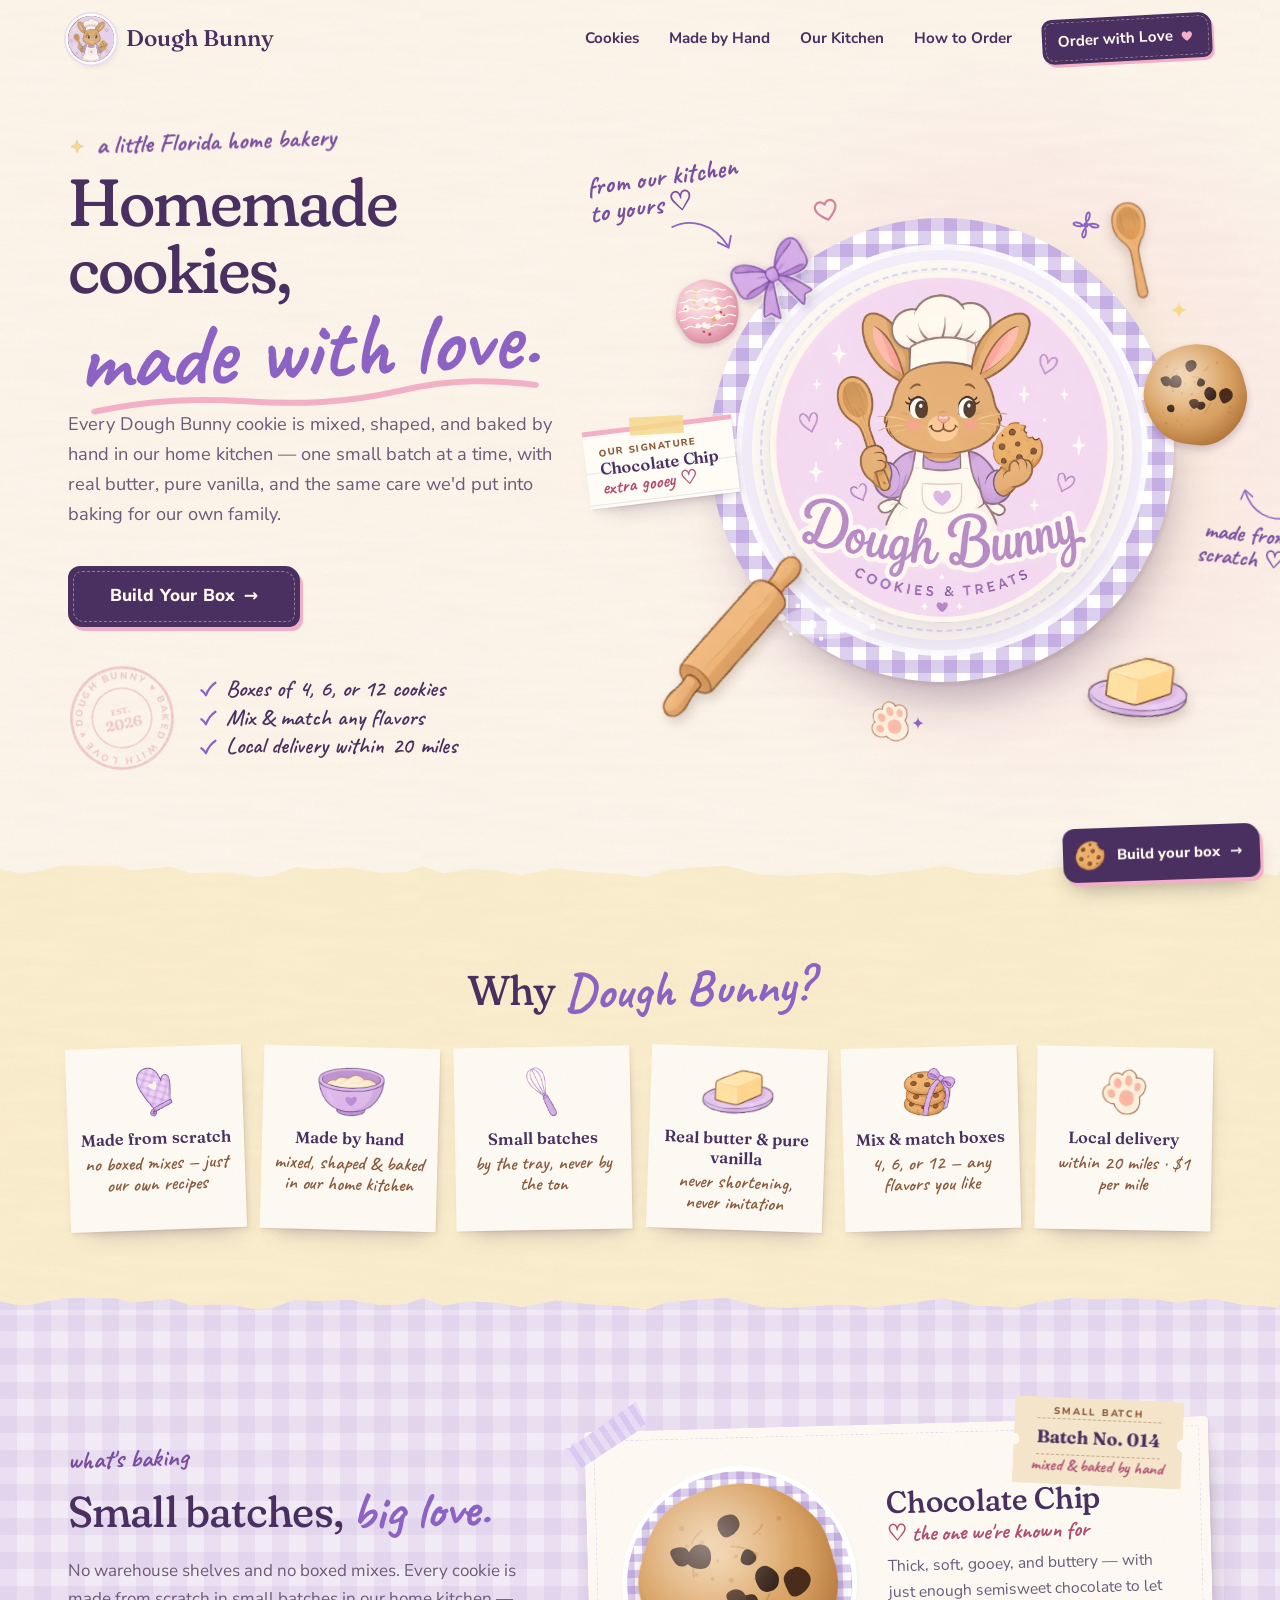
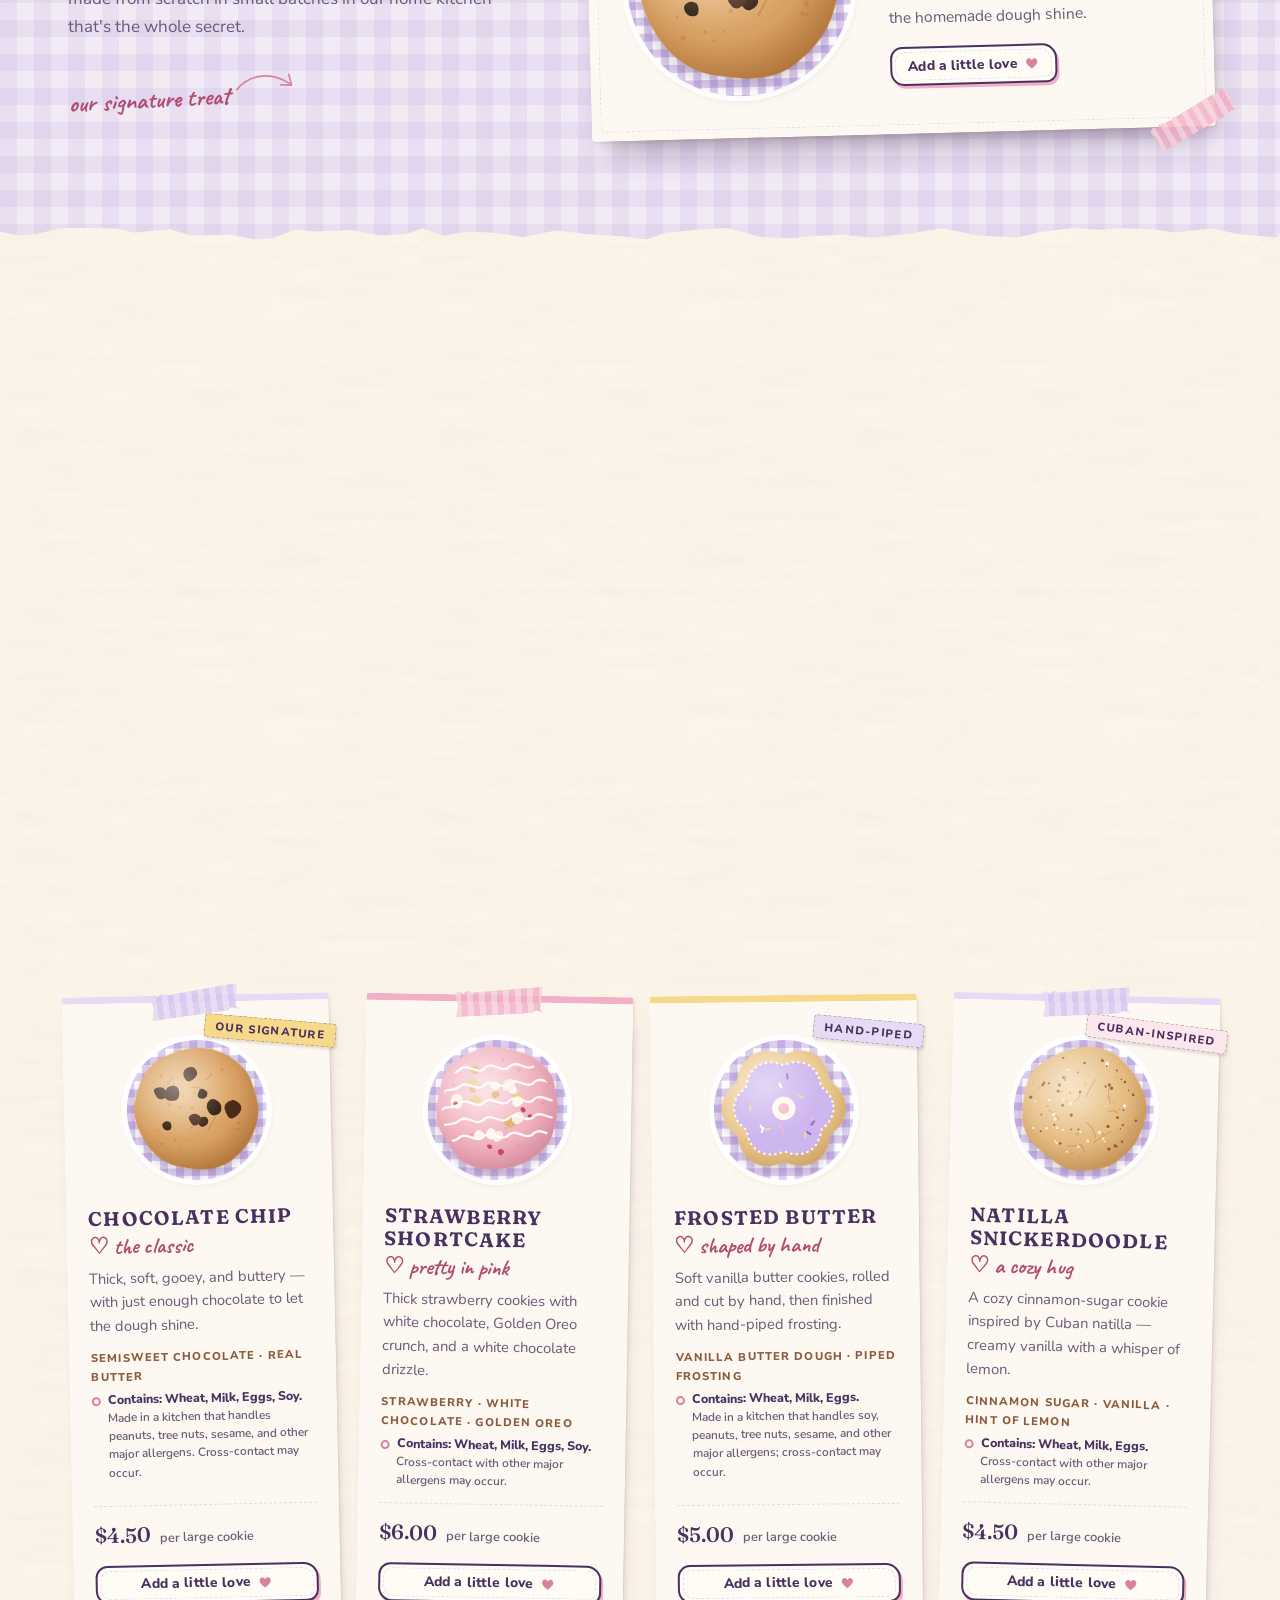
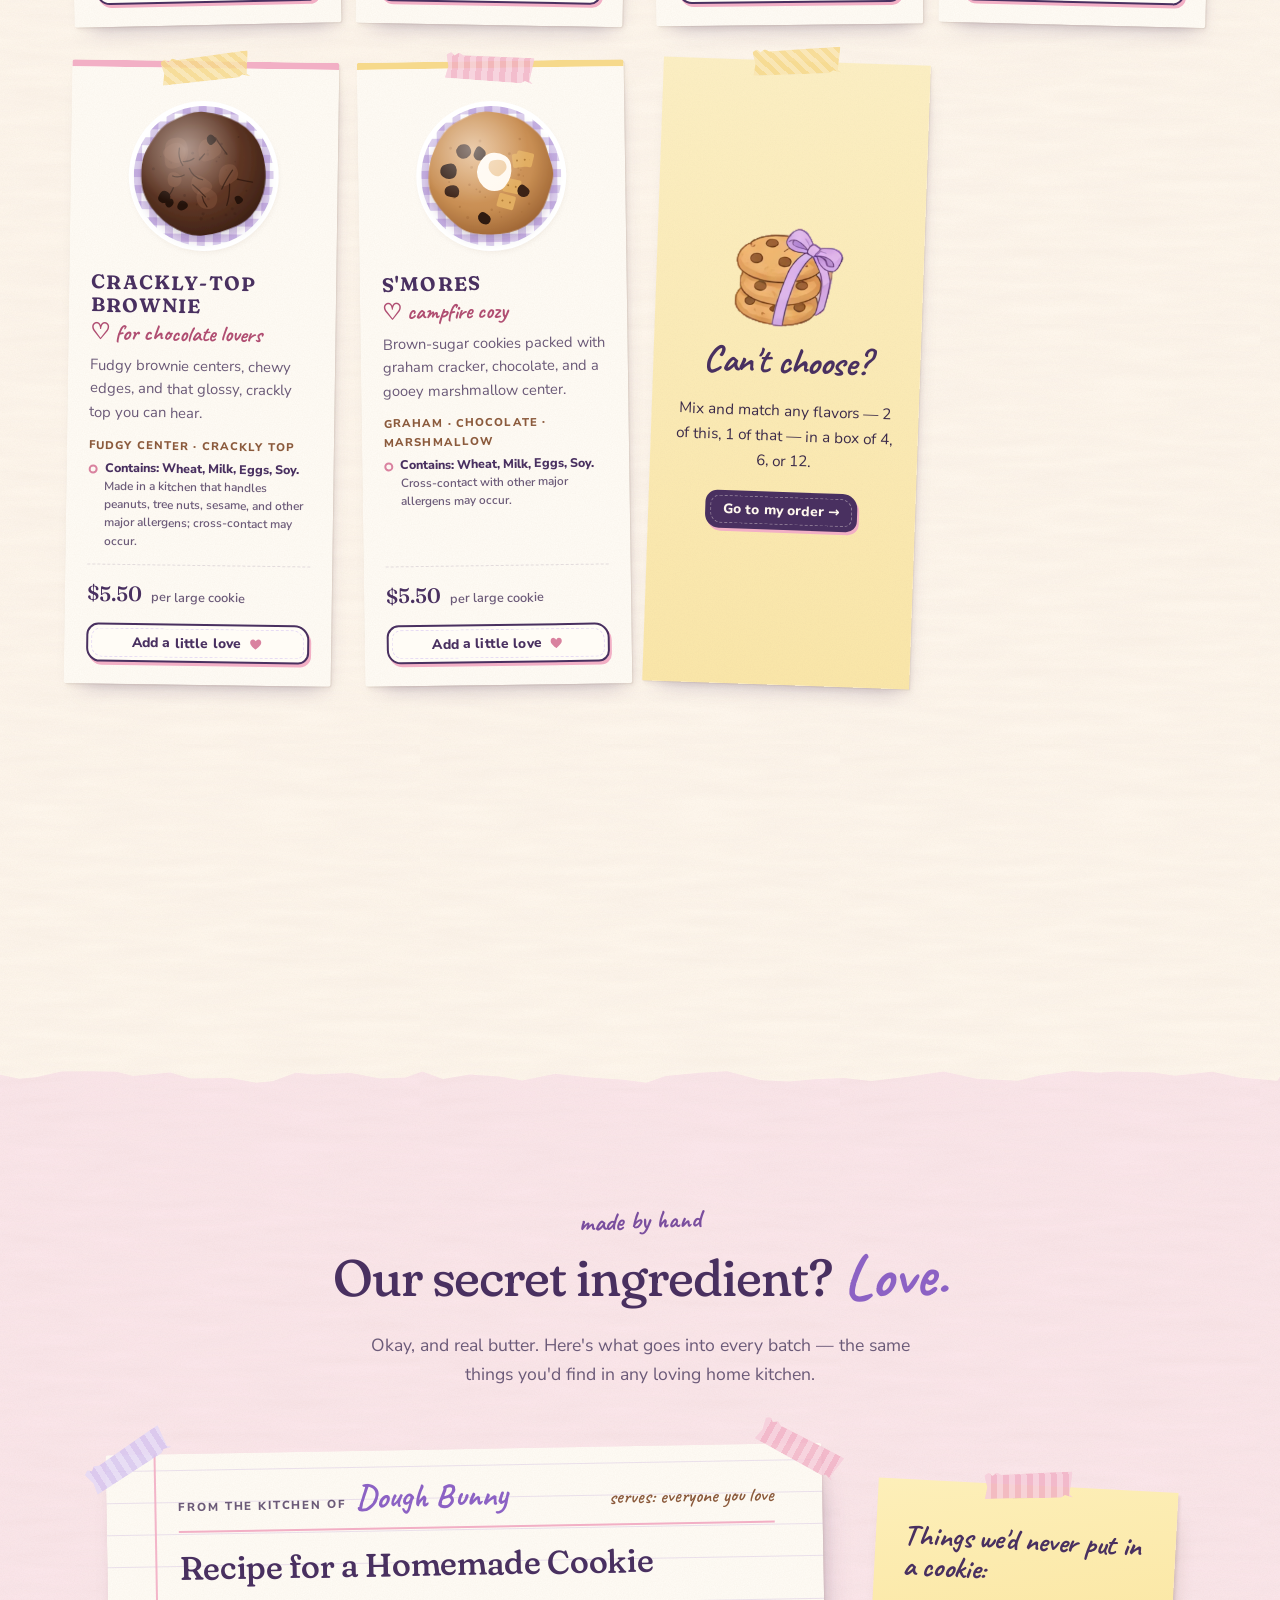
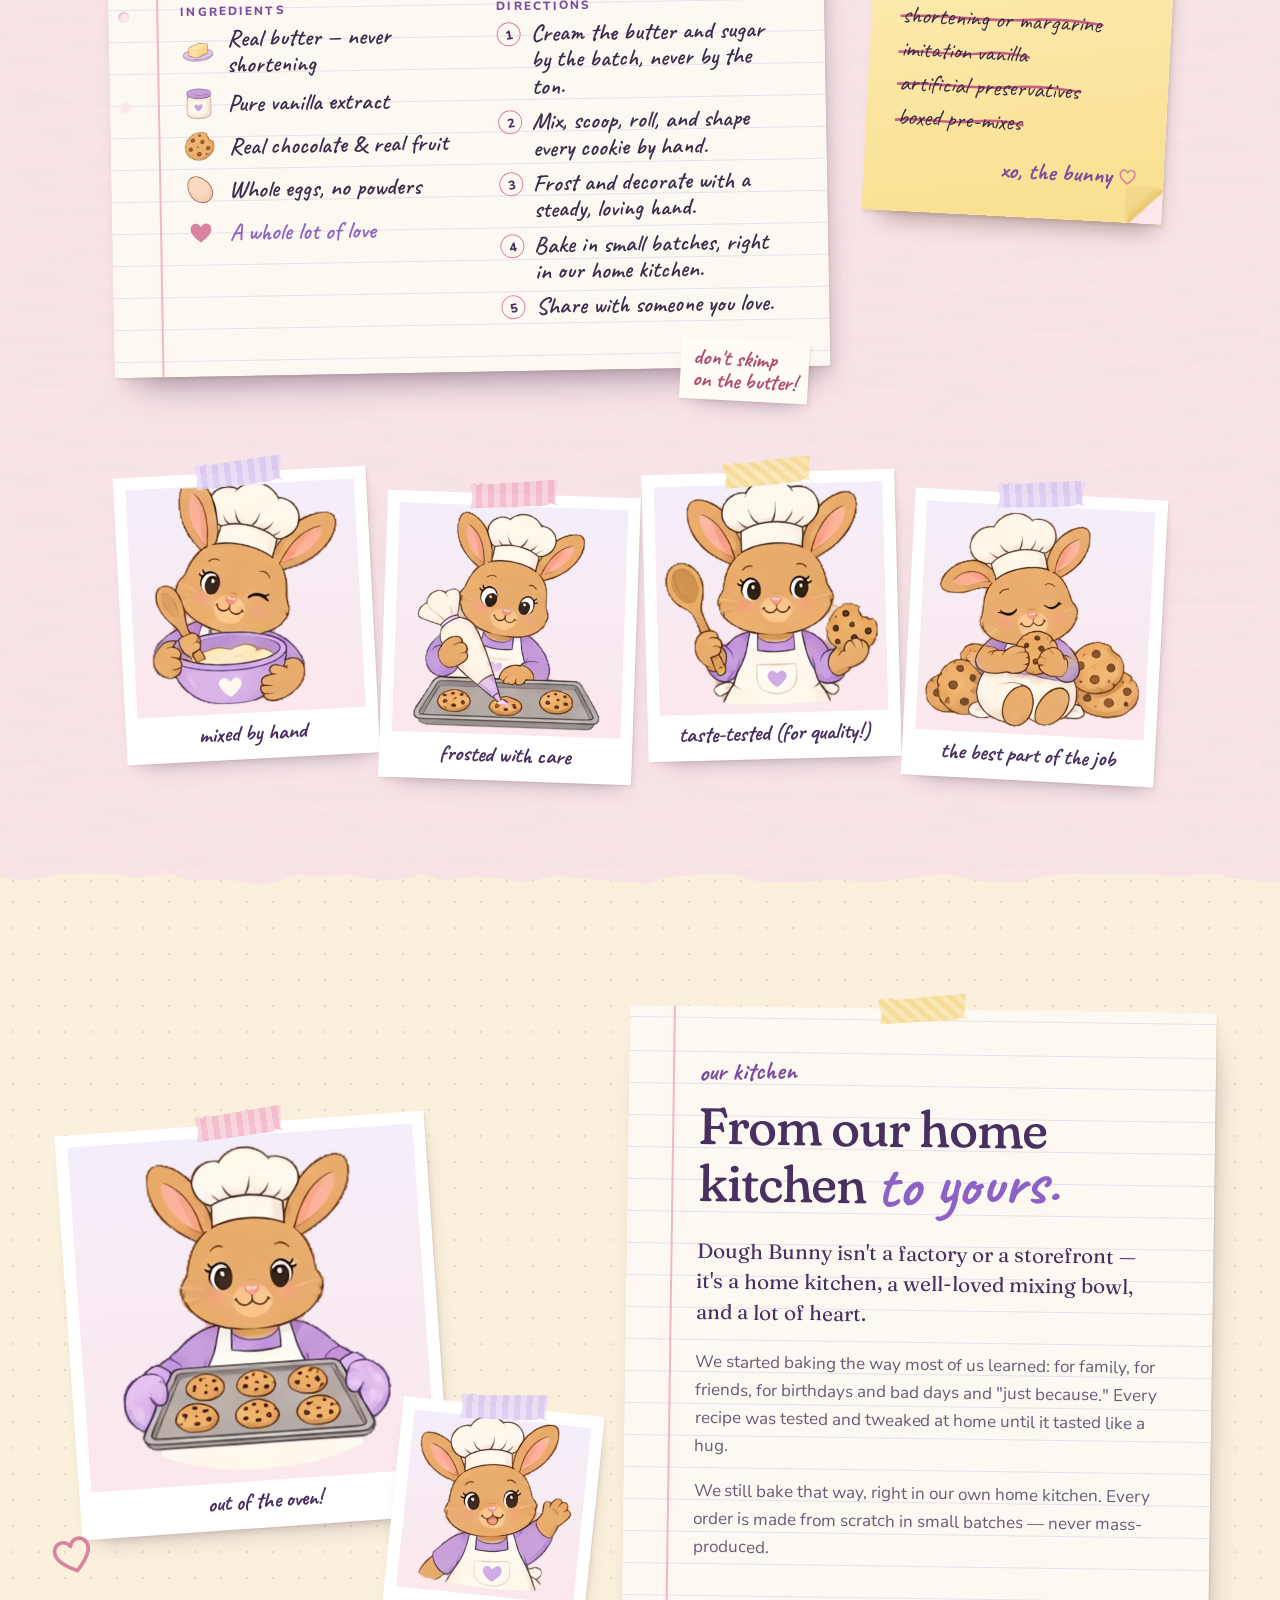
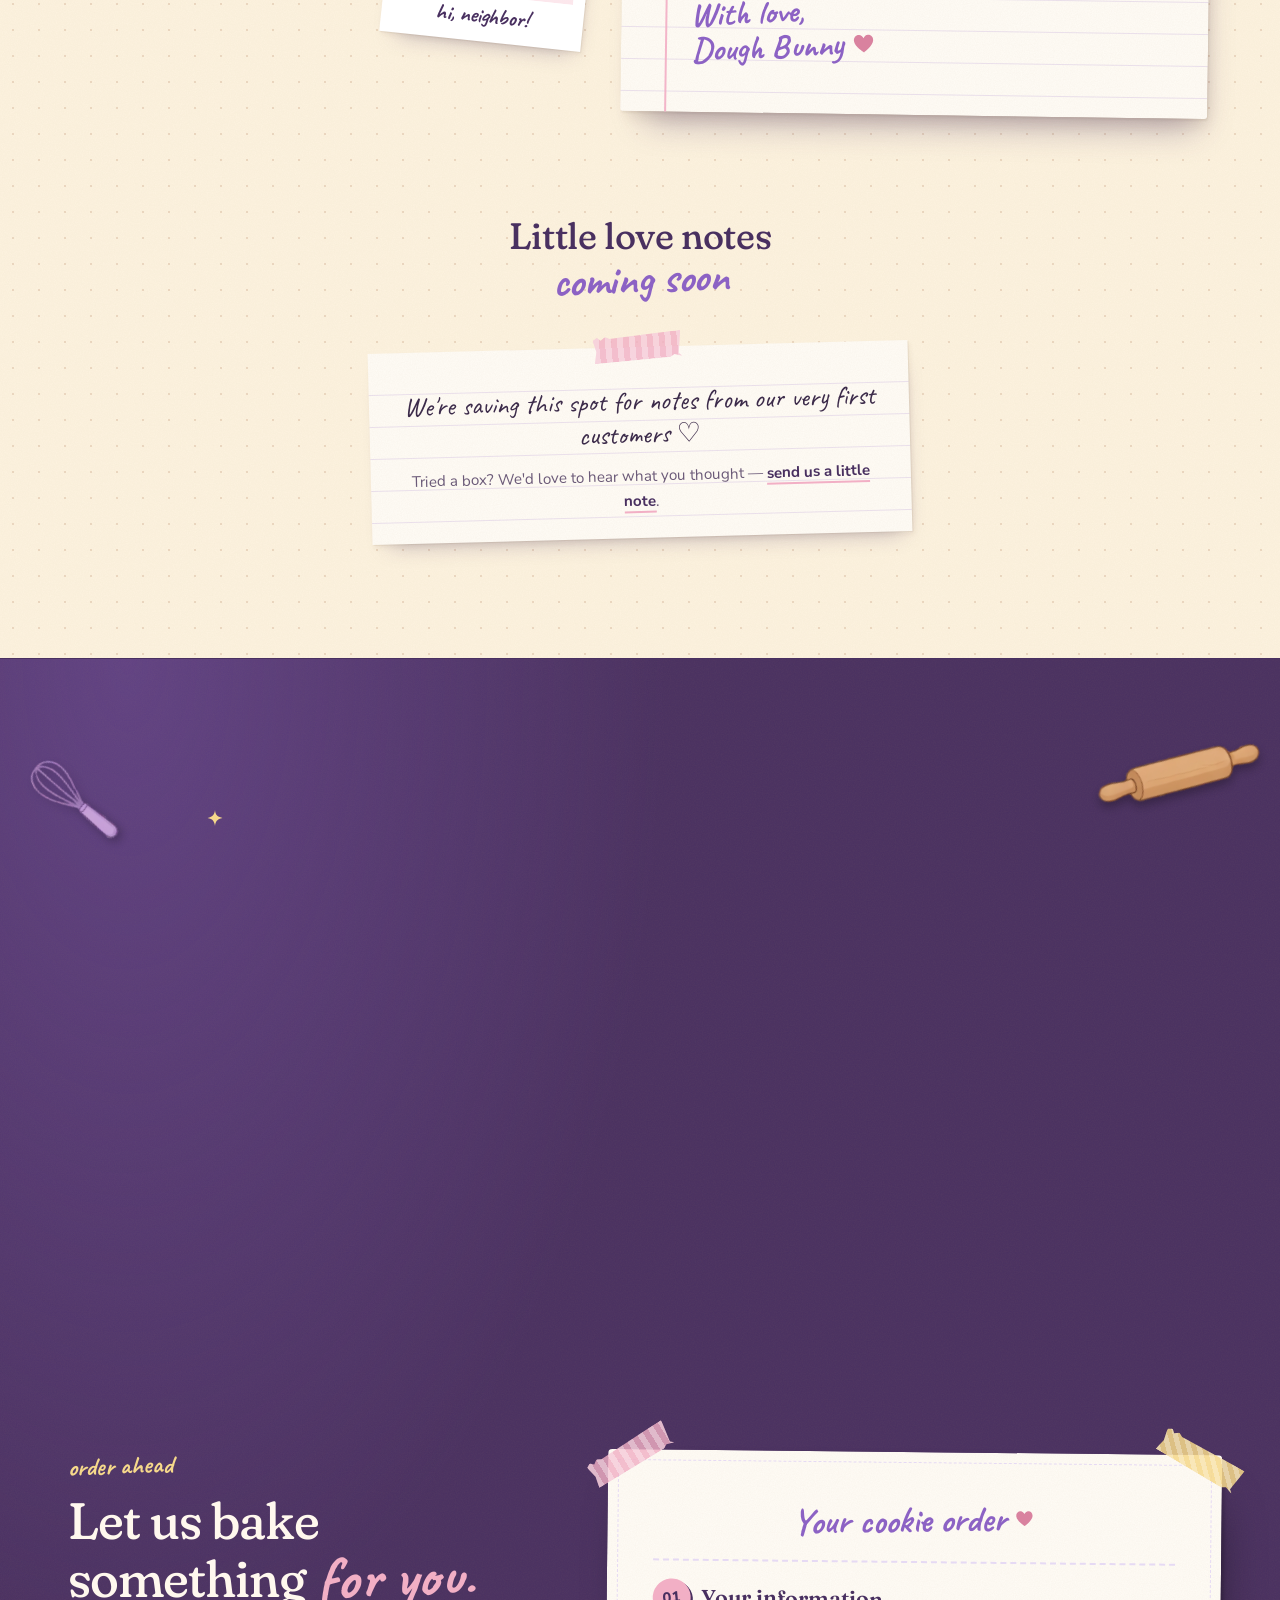
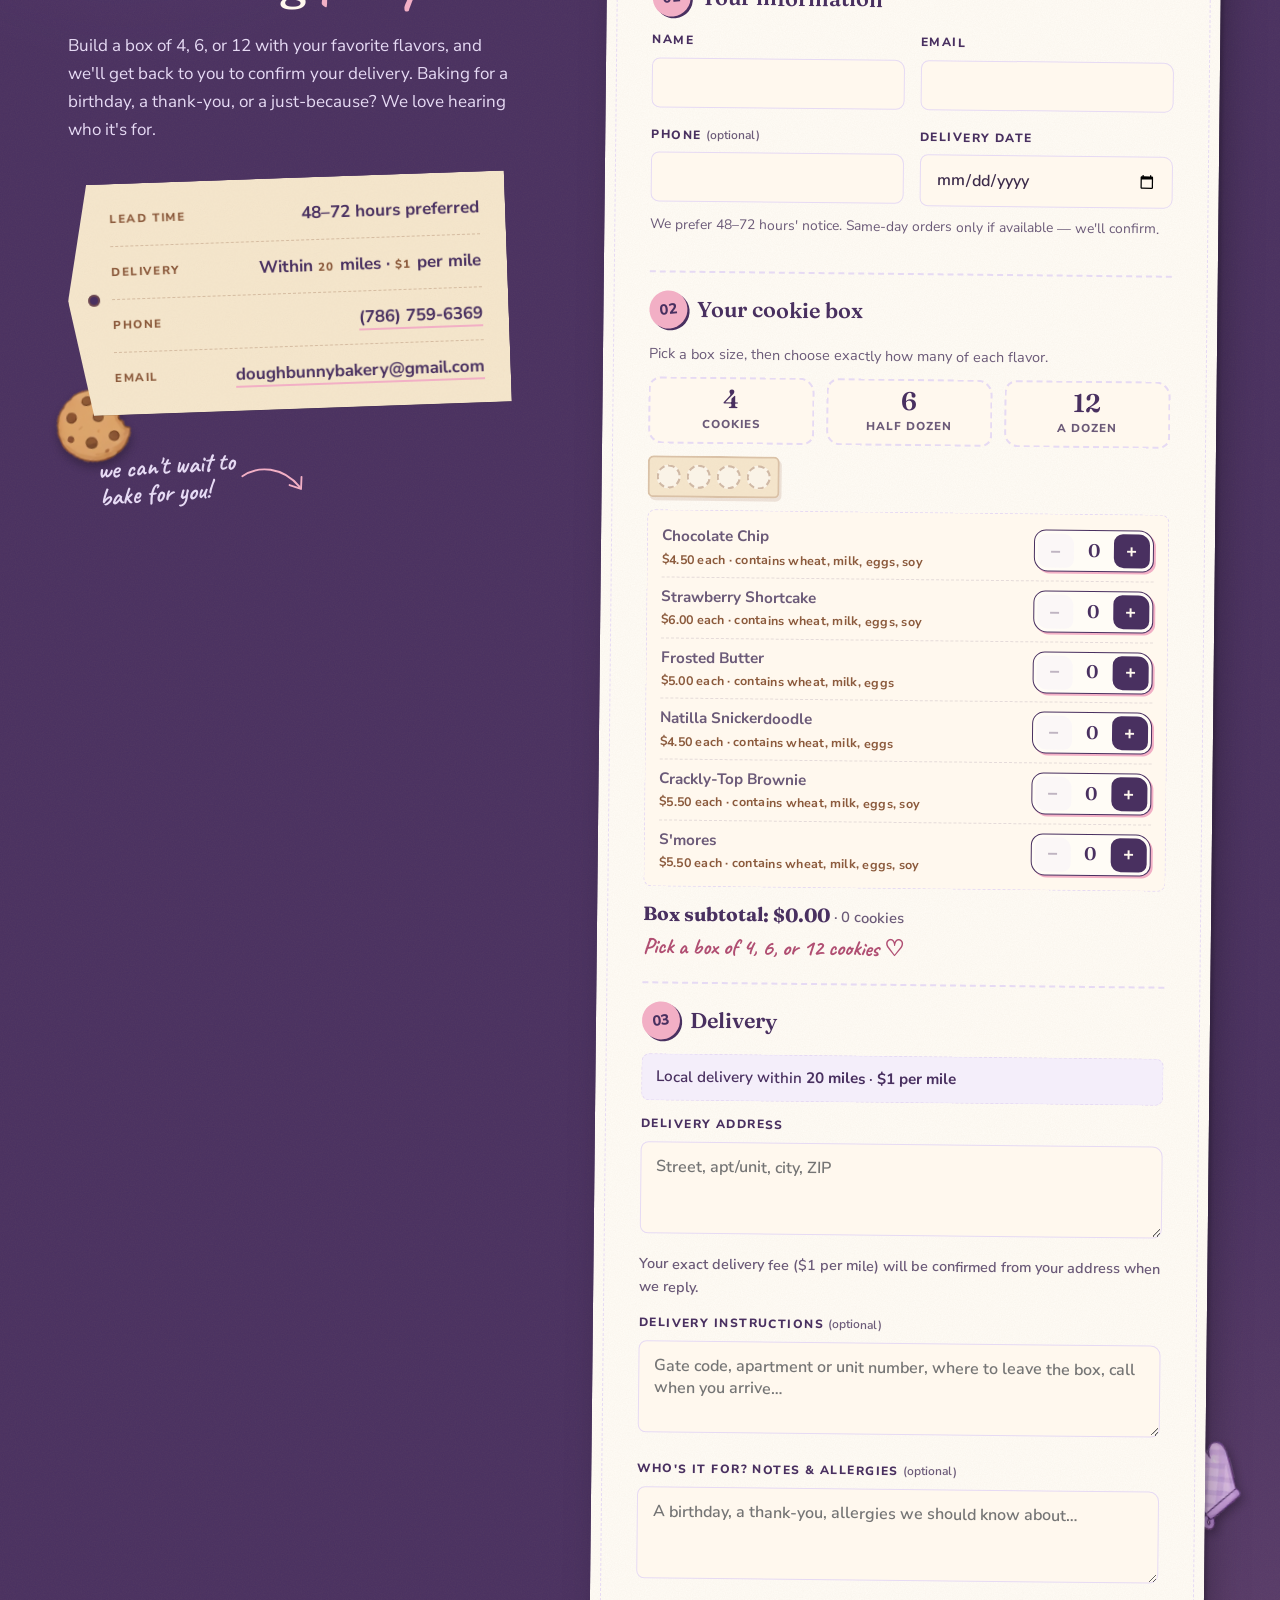
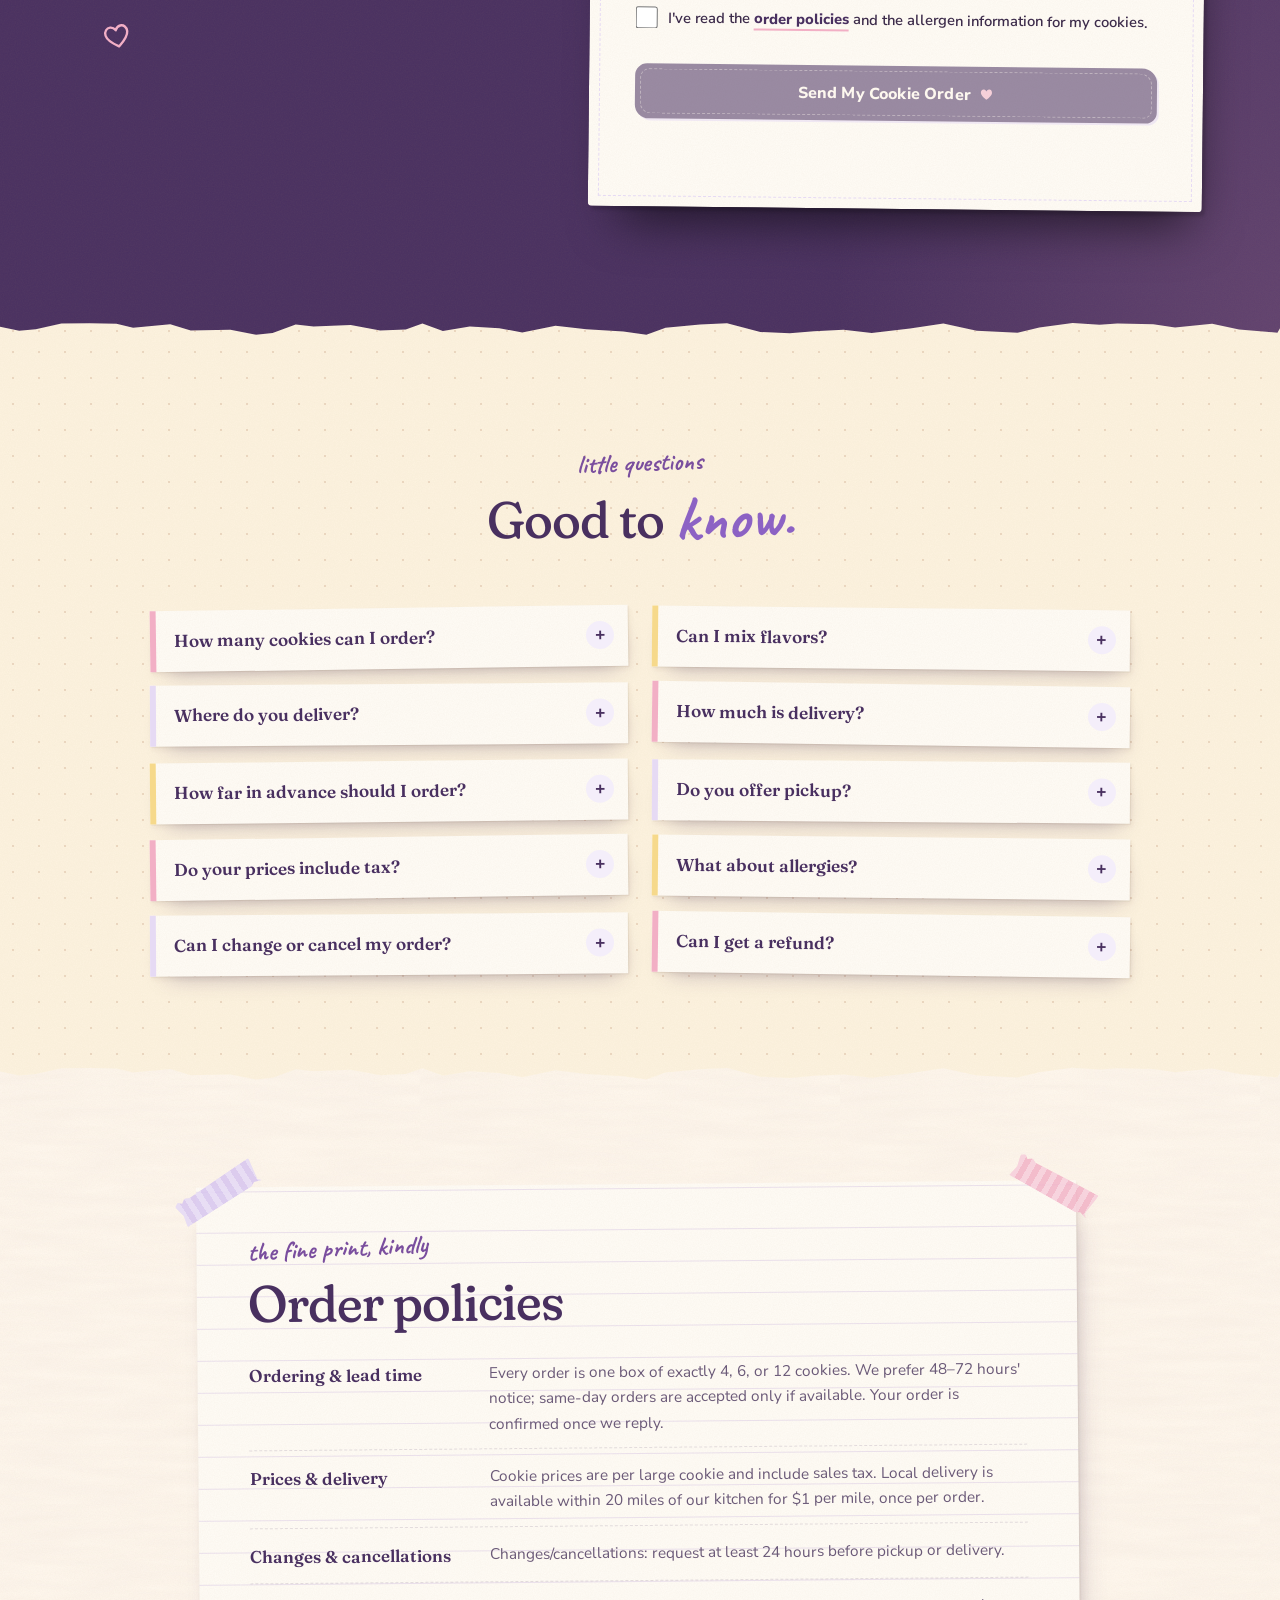
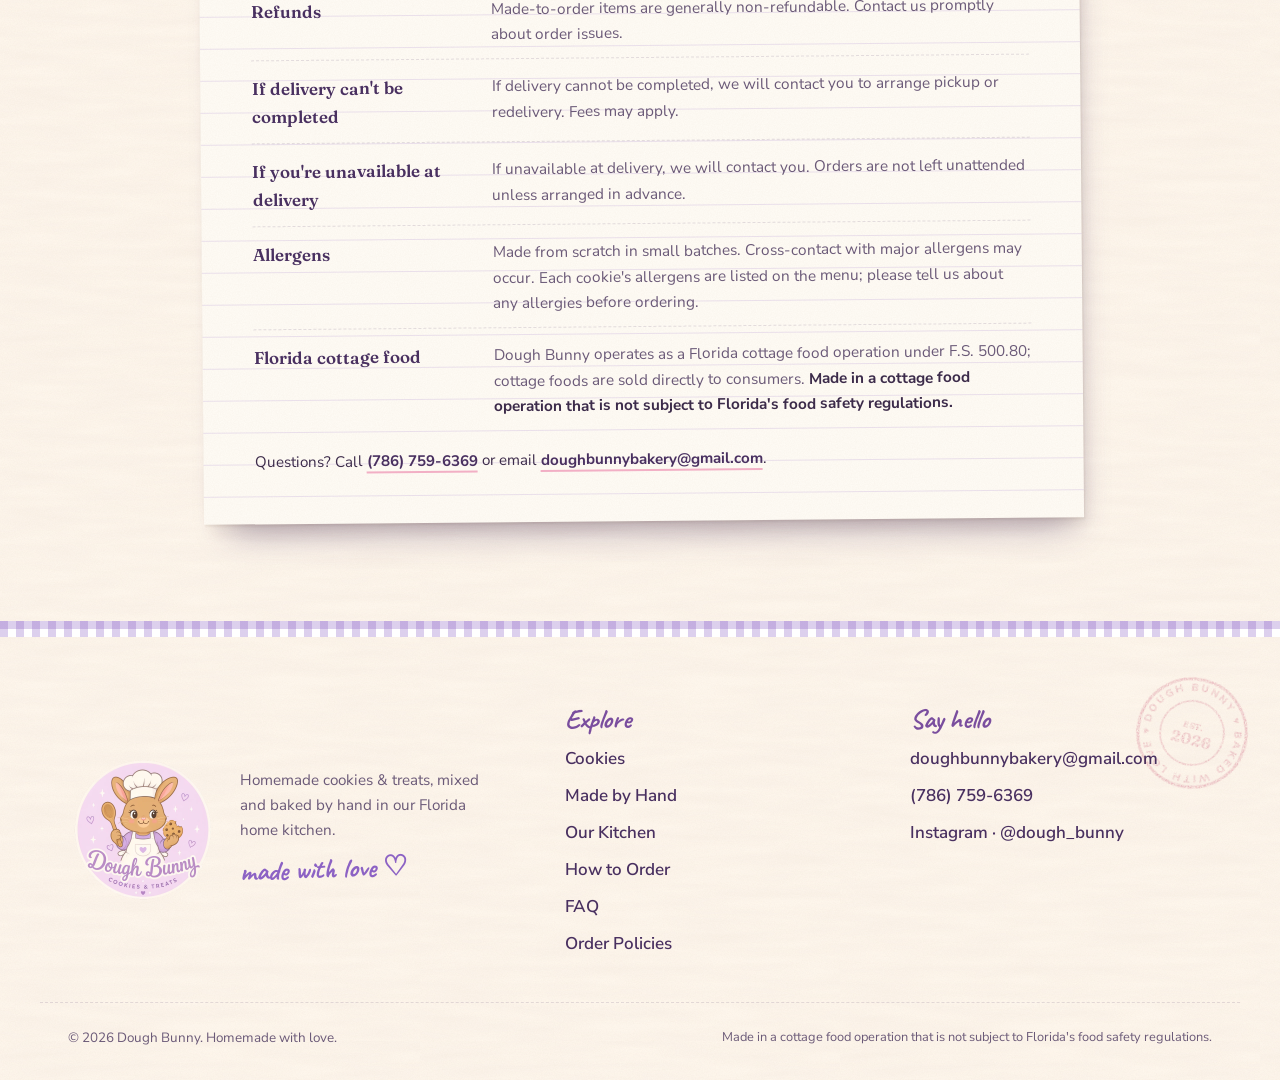
==== commit a8463f88: "Apply the bakery's website information form (legal + contact) - Real contact info: (786) 759-6369, d" ====
--- a/index.html
+++ b/index.html
@@ -7,7 +7,7 @@
 <meta name="description" content="Dough Bunny bakes homemade cookies from scratch in a Florida home kitchen — mixed, shaped, and baked by hand in small batches with real butter, pure vanilla, and a whole lot of love.">
 <meta name="theme-color" content="#FFF8EE">
 <meta property="og:title" content="Dough Bunny — Homemade Cookies &amp; Treats">
-<meta property="og:description" content="Homemade cookies, baked to order in small batches with real ingredients and a whole lot of love.">
+<meta property="og:description" content="Homemade cookies, made from scratch in small batches with a whole lot of love.">
 <meta property="og:image" content="assets/images/og-image.jpg">
 <link rel="icon" href="assets/images/favicon-64.png" type="image/png">
 <link rel="apple-touch-icon" href="assets/images/apple-touch-icon.png">
@@ -128,7 +128,7 @@
       </div>
 
       <p class="c-note c-note--kitchen" aria-hidden="true">from our kitchen<br>to yours ♡<svg class="c-arrow"><use href="#d-arrow"/></svg></p>
-      <p class="c-note c-note--oven" aria-hidden="true"><svg class="c-arrow c-arrow--flip"><use href="#d-arrow"/></svg>fresh from<br>the oven</p>
+      <p class="c-note c-note--oven" aria-hidden="true"><svg class="c-arrow c-arrow--flip"><use href="#d-arrow"/></svg>made from<br>scratch ♡</p>
     </div>
   </div>
 </section>
@@ -138,7 +138,7 @@
   <div class="container">
     <h2 class="why-title reveal" id="whyTitle">Why <span class="script-accent">Dough Bunny?</span></h2>
     <ul class="why-list">
-      <li class="why-item reveal" style="--tilt:-2deg"><img src="assets/graphics/web/baking-tools/oven-mitt.webp" alt="" loading="lazy" width="271" height="360"><strong>Baked fresh to order</strong><span>your box goes in the oven only once you order</span></li>
+      <li class="why-item reveal" style="--tilt:-2deg"><img src="assets/graphics/web/baking-tools/oven-mitt.webp" alt="" loading="lazy" width="271" height="360"><strong>Made from scratch</strong><span>no boxed mixes — just our own recipes</span></li>
       <li class="why-item reveal" style="--tilt:1.5deg"><img src="assets/graphics/web/baking-tools/mixing-bowl.webp" alt="" loading="lazy" width="360" height="272"><strong>Made by hand</strong><span>mixed, shaped &amp; baked in our home kitchen</span></li>
       <li class="why-item reveal" style="--tilt:-1deg"><img src="assets/graphics/web/baking-tools/whisk.webp" alt="" loading="lazy" width="234" height="360"><strong>Small batches</strong><span>by the tray, never by the ton</span></li>
       <li class="why-item reveal" style="--tilt:2deg"><img src="assets/graphics/web/ingredients/butter-dish.webp" alt="" loading="lazy" width="360" height="239"><strong>Real butter &amp; pure vanilla</strong><span>never shortening, never imitation</span></li>
@@ -154,7 +154,7 @@
     <div class="baking-intro reveal">
       <p class="hand-label">what's baking</p>
       <h2>Small batches, <span class="script-accent">big love.</span></h2>
-      <p>Nothing here is made ahead or pulled from a warehouse shelf. When you order, we pull out the mixing bowl and bake your box from scratch — that's the whole secret.</p>
+      <p>No warehouse shelves and no boxed mixes. Every cookie is made from scratch in small batches in our home kitchen — that's the whole secret.</p>
       <p class="hand-note">our signature treat <svg class="hand-note-arrow" aria-hidden="true"><use href="#d-arrow"/></svg></p>
     </div>
 
@@ -183,7 +183,7 @@
   <div class="container">
     <div class="section-head reveal">
       <p class="hand-label">the cookie jar</p>
-      <h2>Seven homemade favorites, <span class="script-accent">baked to order.</span></h2>
+      <h2>Six homemade favorites, <span class="script-accent">made from scratch.</span></h2>
       <p class="section-lede">Each one is a recipe we've perfected in our own kitchen. Pick a box, then fill it with any mix of flavors you like.</p>
     </div>
 
@@ -211,7 +211,7 @@
         <p class="card-hand">♡ the classic</p>
         <p class="tile-desc">Thick, soft, gooey, and buttery — with just enough chocolate to let the dough shine.</p>
         <p class="tile-notes">Semisweet chocolate · real butter</p>
-        <p class="tile-allergens"><span class="sr-only">Allergens: </span>Contains wheat, dairy, eggs</p>
+        <p class="tile-allergens" data-allergens-for="Chocolate Chip Cookies"></p>
         <div class="tile-foot">
           <p class="price" data-price-for="Chocolate Chip Cookies"></p>
           <div class="box-control" data-flavor="Chocolate Chip Cookies"></div>
@@ -225,7 +225,7 @@
         <p class="card-hand">♡ pretty in pink</p>
         <p class="tile-desc">Thick strawberry cookies with white chocolate, Golden Oreo crunch, and a white chocolate drizzle.</p>
         <p class="tile-notes">Strawberry · white chocolate · Golden Oreo</p>
-        <p class="tile-allergens"><span class="sr-only">Allergens: </span>Contains wheat, dairy, eggs</p>
+        <p class="tile-allergens" data-allergens-for="Strawberry Shortcake Cookies"></p>
         <div class="tile-foot">
           <p class="price" data-price-for="Strawberry Shortcake Cookies"></p>
           <div class="box-control" data-flavor="Strawberry Shortcake Cookies"></div>
@@ -239,7 +239,7 @@
         <p class="card-hand">♡ shaped by hand</p>
         <p class="tile-desc">Soft vanilla butter cookies, rolled and cut by hand, then finished with hand-piped frosting.</p>
         <p class="tile-notes">Vanilla butter dough · piped frosting</p>
-        <p class="tile-allergens"><span class="sr-only">Allergens: </span>Contains wheat, dairy, eggs · may contain almond</p>
+        <p class="tile-allergens" data-allergens-for="Frosted Butter Cookies"></p>
         <div class="tile-foot">
           <p class="price" data-price-for="Frosted Butter Cookies"></p>
           <div class="box-control" data-flavor="Frosted Butter Cookies"></div>
@@ -254,23 +254,10 @@
         <p class="card-hand">♡ a cozy hug</p>
         <p class="tile-desc">A cozy cinnamon-sugar cookie inspired by Cuban natilla — creamy vanilla with a whisper of lemon.</p>
         <p class="tile-notes">Cinnamon sugar · vanilla · hint of lemon</p>
-        <p class="tile-allergens"><span class="sr-only">Allergens: </span>Contains wheat, dairy, eggs</p>
+        <p class="tile-allergens" data-allergens-for="Natilla Snickerdoodle Cookies"></p>
         <div class="tile-foot">
           <p class="price" data-price-for="Natilla Snickerdoodle Cookies"></p>
           <div class="box-control" data-flavor="Natilla Snickerdoodle Cookies"></div>
-        </div>
-      </article>
-
-      <article class="recipe-tile reveal" style="--tilt:-1.4deg">
-        <div class="tile-art" data-cookie="banana" aria-hidden="true"></div>
-        <h3>Banana Pudding</h3>
-        <p class="card-hand">♡ soft &amp; creamy</p>
-        <p class="tile-desc">Creamy banana-vanilla cookies with Nilla Wafers and white chocolate, soft in the middle.</p>
-        <p class="tile-notes">Banana · Nilla Wafers · white chocolate</p>
-        <p class="tile-allergens"><span class="sr-only">Allergens: </span>Contains wheat, dairy, eggs</p>
-        <div class="tile-foot">
-          <p class="price" data-price-for="Banana Pudding Cookies"></p>
-          <div class="box-control" data-flavor="Banana Pudding Cookies"></div>
         </div>
       </article>
 
@@ -281,7 +268,7 @@
         <p class="card-hand">♡ for chocolate lovers</p>
         <p class="tile-desc">Fudgy brownie centers, chewy edges, and that glossy, crackly top you can hear.</p>
         <p class="tile-notes">Fudgy center · crackly top</p>
-        <p class="tile-allergens"><span class="sr-only">Allergens: </span>Contains wheat, dairy, eggs</p>
+        <p class="tile-allergens" data-allergens-for="Crackly-Top Brownie Cookies"></p>
         <div class="tile-foot">
           <p class="price" data-price-for="Crackly-Top Brownie Cookies"></p>
           <div class="box-control" data-flavor="Crackly-Top Brownie Cookies"></div>
@@ -295,7 +282,7 @@
         <p class="card-hand">♡ campfire cozy</p>
         <p class="tile-desc">Brown-sugar cookies packed with graham cracker, chocolate, and a gooey marshmallow center.</p>
         <p class="tile-notes">Graham · chocolate · marshmallow</p>
-        <p class="tile-allergens"><span class="sr-only">Allergens: </span>Contains wheat, dairy, eggs</p>
+        <p class="tile-allergens" data-allergens-for="S'mores Cookies"></p>
         <div class="tile-foot">
           <p class="price" data-price-for="S'mores Cookies"></p>
           <div class="box-control" data-flavor="S'mores Cookies"></div>
@@ -316,7 +303,8 @@
       <div class="cottage-notice reveal">
         <span class="tape tape--top" aria-hidden="true"></span>
         <strong>Home Kitchen &amp; Allergen Notice</strong>
-        <p>Made in a cottage food operation that is not subject to Florida's food safety regulations. Contains wheat, dairy, and eggs; some flavors contain soy, and the Frosted Butter Cookies may contain almond. Please tell us about any allergies before ordering.</p>
+        <p>Made in a cottage food operation that is not subject to Florida's food safety regulations.</p>
+        <p>Made from scratch in small batches. All of our cookies contain wheat, milk, and eggs, and some also contain soy (see each cookie). Our kitchen handles peanuts, tree nuts, sesame, soy, and other major allergens, so cross-contact may occur. Please tell us about any allergies before ordering.</p>
       </div>
     </div>
   </div>
@@ -358,7 +346,7 @@
               <li>Cream the butter and sugar by the batch, never by the ton.</li>
               <li>Mix, scoop, roll, and shape every cookie by hand.</li>
               <li>Frost and decorate with a steady, loving hand.</li>
-              <li>Bake fresh — only once your order comes in.</li>
+              <li>Bake in small batches, right in our home kitchen.</li>
               <li>Share with someone you love.</li>
             </ol>
           </div>
@@ -374,7 +362,6 @@
           <li><span>imitation vanilla</span></li>
           <li><span>artificial preservatives</span></li>
           <li><span>boxed pre-mixes</span></li>
-          <li><span>day-old anything</span></li>
         </ul>
         <p>xo, the bunny <svg aria-hidden="true"><use href="#d-heart"/></svg></p>
       </aside>
@@ -412,8 +399,8 @@
       <div class="kitchen-photos reveal">
         <figure class="polaroid polaroid--big" style="--tilt:-4deg">
           <span class="tape tape--top tape--pink" aria-hidden="true"></span>
-          <img src="assets/graphics/web/bunny/bunny-holding-tray.webp" alt="Dough Bunny holding a tray of cookies fresh from the oven" loading="lazy" width="648" height="772">
-          <figcaption>fresh out of the oven!</figcaption>
+          <img src="assets/graphics/web/bunny/bunny-holding-tray.webp" alt="Dough Bunny holding a tray of cookies" loading="lazy" width="648" height="772">
+          <figcaption>out of the oven!</figcaption>
         </figure>
         <figure class="polaroid polaroid--small" style="--tilt:6deg">
           <span class="tape tape--top" aria-hidden="true"></span>
@@ -429,7 +416,7 @@
         <h2>From our home kitchen <span class="script-accent">to yours.</span></h2>
         <p class="lead">Dough Bunny isn't a factory or a storefront — it's a home kitchen, a well-loved mixing bowl, and a lot of heart.</p>
         <p>We started baking the way most of us learned: for family, for friends, for birthdays and bad days and "just because." Every recipe was tested and tweaked at home until it tasted like a hug.</p>
-        <p>We still bake that way, right in our own home kitchen. Every order is made from scratch and baked fresh just for you — never mass-produced, never sitting on a shelf.</p>
+        <p>We still bake that way, right in our own home kitchen. Every order is made from scratch in small batches — never mass-produced.</p>
         <p class="signature">With love,<br>Dough Bunny <svg aria-hidden="true"><use href="#d-heart-fill"/></svg></p>
       </div>
     </div>
@@ -441,7 +428,7 @@
       <div class="love-note love-note--soon reveal" style="--tilt:-1.5deg">
         <span class="tape tape--top tape--pink" aria-hidden="true"></span>
         <p class="soon-text">We're saving this spot for notes from our very first customers ♡</p>
-        <p class="soon-sub">Tried a box? We'd love to hear what you thought — <a href="mailto:hello@doughbunny.com">send us a little note</a>.</p>
+        <p class="soon-sub">Tried a box? We'd love to hear what you thought — <a href="mailto:doughbunnybakery@gmail.com">send us a little note</a>.</p>
       </div>
     </div>
     <!--
@@ -471,7 +458,7 @@
     <div class="section-head section-head--light reveal">
       <p class="hand-label">how to order</p>
       <h2>Baked just <span class="script-accent">for you.</span></h2>
-      <p class="section-lede">Because everything is homemade, there's no walk-in shop — each box is baked to order and delivered to your door.</p>
+      <p class="section-lede">Because everything is homemade, there's no walk-in shop — each box is made from scratch and delivered to your door.</p>
     </div>
 
     <ol class="steps">
@@ -485,13 +472,13 @@
         <span class="step-num">step two</span>
         <img src="assets/graphics/web/baking-tools/mixing-bowl.webp" alt="" loading="lazy" width="360" height="272">
         <h3>We bake with love</h3>
-        <p>Give us 48–72 hours' notice. We'll confirm your order, then mix and bake it fresh.</p>
+        <p>Give us 48–72 hours' notice when you can. We'll confirm your order, then mix and bake it in our home kitchen.</p>
       </li>
       <li class="step reveal" style="--tilt:-1deg">
         <span class="step-num">step three</span>
         <img src="assets/graphics/web/decorative/ribbon-bow.webp" alt="" loading="lazy" width="388" height="356">
         <h3>Share the love</h3>
-        <p>We deliver your box fresh from our kitchen — anywhere within <span data-db="max-miles">20</span> miles, for <span data-db="per-mile">$1</span> per mile.</p>
+        <p>We deliver your box from our kitchen — anywhere within <span data-db="max-miles">20</span> miles, for <span data-db="per-mile">$1</span> per mile.</p>
       </li>
     </ol>
 
@@ -504,8 +491,8 @@
           <ul class="order-details">
             <li><span>Lead time</span><strong>48–72 hours preferred</strong></li>
             <li><span>Delivery</span><strong>Within <span data-db="max-miles">20</span> miles · <span data-db="per-mile">$1</span> per mile</strong></li>
-            <li><span>Phone</span><strong><a href="tel:+15551234567">(555) 123-4567</a></strong></li>
-            <li><span>Email</span><strong><a href="mailto:hello@doughbunny.com">hello@doughbunny.com</a></strong></li>
+            <li><span>Phone</span><strong><a href="tel:+17867596369">(786) 759-6369</a></strong></li>
+            <li><span>Email</span><strong><a href="mailto:doughbunnybakery@gmail.com">doughbunnybakery@gmail.com</a></strong></li>
           </ul>
         </div>
         <p class="order-hand" aria-hidden="true">we can't wait to<br>bake for you! <svg><use href="#d-arrow"/></svg></p>
@@ -526,7 +513,7 @@
             <label class="field"><span>Phone <em>(optional)</em></span><input type="tel" name="phone" autocomplete="tel"></label>
             <label class="field"><span>Delivery date</span><input type="date" name="date" id="deliveryDate" required aria-describedby="dateHint"></label>
           </div>
-          <p class="field-hint" id="dateHint">We prefer 48–72 hours' notice so we can bake your box fresh.</p>
+          <p class="field-hint" id="dateHint">We prefer 48–72 hours' notice. Same-day orders only if available — we'll confirm.</p>
         </fieldset>
 
         <fieldset class="form-stage box-builder">
@@ -539,6 +526,7 @@
             <p id="boxTotal"><strong>Box subtotal: $0.00</strong></p>
             <p class="builder-min" id="boxMinMsg">Pick a box of 4, 6, or 12 cookies ♡</p>
           </div>
+          <p class="box-allergens" id="boxAllergens" hidden></p>
           <input type="hidden" name="box" id="boxField">
         </fieldset>
 
@@ -550,6 +538,7 @@
           <label class="field"><span>Delivery instructions <em>(optional)</em></span><textarea name="instructions" id="deliveryInstructions" rows="2" maxlength="300" placeholder="Gate code, apartment or unit number, where to leave the box, call when you arrive…"></textarea></label>
           <label class="field"><span>Who's it for? Notes &amp; allergies <em>(optional)</em></span><textarea name="message" rows="2" placeholder="A birthday, a thank-you, allergies we should know about…"></textarea></label>
           <div class="order-totals" id="orderTotals"></div>
+          <label class="agree"><input type="checkbox" name="agree" id="agreePolicies" required> <span>I've read the <a href="#policies">order policies</a> and the allergen information for my cookies.</span></label>
         </fieldset>
 
         <button type="submit" class="btn btn-primary btn-block" id="orderSubmit" disabled>Send My Cookie Order <svg aria-hidden="true"><use href="#d-heart-fill"/></svg></button>
@@ -564,8 +553,8 @@
         <div class="confirm-offline" id="confirmOffline" hidden>
           <p><strong>Heads up:</strong> online ordering isn't connected yet, so this request <strong>hasn't been sent to us</strong>. To place it, email it to us — we've written it up for you — or give us a call.</p>
           <p class="confirm-offline-actions">
-            <a class="btn btn-small btn-primary" data-order-mail href="mailto:hello@doughbunny.com">Email my order <svg aria-hidden="true"><use href="#d-heart-fill"/></svg></a>
-            <a class="btn btn-small btn-cream" href="tel:+15551234567">Call (555) 123-4567</a>
+            <a class="btn btn-small btn-primary" data-order-mail href="mailto:doughbunnybakery@gmail.com">Email my order <svg aria-hidden="true"><use href="#d-heart-fill"/></svg></a>
+            <a class="btn btn-small btn-cream" href="tel:+17867596369">Call (786) 759-6369</a>
           </p>
         </div>
         <ul class="order-receipt" id="confirmReceipt"></ul>
@@ -602,11 +591,11 @@
       </details>
       <details class="faq-item reveal" style="--tilt:-.6deg">
         <summary>How far in advance should I order?</summary>
-        <p>We prefer 48–72 hours' notice, so we can bake your box fresh.</p>
+        <p>We prefer 48–72 hours' notice. Same-day orders are accepted only if available — send your request and we'll let you know.</p>
       </details>
       <details class="faq-item reveal" style="--tilt:.4deg">
         <summary>Do you offer pickup?</summary>
-        <p>No — every order is delivered to your door.</p>
+        <p>Orders are delivered. Pickup is only arranged if a delivery can't be completed — see our <a href="#policies">order policies</a>.</p>
       </details>
       <details class="faq-item reveal" style="--tilt:-.8deg">
         <summary>Do your prices include tax?</summary>
@@ -614,15 +603,46 @@
       </details>
       <details class="faq-item reveal" style="--tilt:.6deg">
         <summary>What about allergies?</summary>
-        <p>Our cookies contain wheat, dairy, and eggs; some flavors contain soy, and the Frosted Butter cookies may contain almond. Please tell us about any allergies in your order notes.</p>
+        <p>All of our cookies contain wheat, milk, and eggs; Chocolate Chip, Strawberry Shortcake, Crackly-Top Brownie, and S'mores also contain soy. Our kitchen handles peanuts, tree nuts, sesame, soy, and other major allergens, so cross-contact may occur. Each cookie lists its allergens on the menu.</p>
+      </details>
+      <details class="faq-item reveal" style="--tilt:-.4deg">
+        <summary>Can I change or cancel my order?</summary>
+        <p>Changes/cancellations: request at least 24 hours before pickup or delivery.</p>
+      </details>
+      <details class="faq-item reveal" style="--tilt:.8deg">
+        <summary>Can I get a refund?</summary>
+        <p>Made-to-order items are generally non-refundable. Contact us promptly about order issues.</p>
       </details>
       <!--
         Placeholders to fill in later (answers not yet on the site, so they're not shown):
         - How do I pay?
-        - Can I change or cancel my order?
         - Do you take custom or larger event orders?
       -->
     </div>
+  </div>
+</section>
+
+<!-- ============ ORDER POLICIES ============ -->
+<section class="policies paper torn-top" id="policies" aria-labelledby="policiesTitle">
+  <div class="container">
+    <article class="policy-card reveal" style="--tilt:-.5deg">
+      <span class="tape tape--tl" aria-hidden="true"></span>
+      <span class="tape tape--tr tape--pink" aria-hidden="true"></span>
+      <p class="hand-label">the fine print, kindly</p>
+      <h2 id="policiesTitle">Order policies</h2>
+      <dl class="policy-list">
+        <div><dt>Ordering &amp; lead time</dt><dd>Every order is one box of exactly <span data-db="box-sizes">4, 6, or 12</span> cookies. We prefer 48–72 hours' notice; same-day orders are accepted only if available. Your order is confirmed once we reply.</dd></div>
+        <div><dt>Prices &amp; delivery</dt><dd>Cookie prices are per large cookie and include sales tax. Local delivery is available within <span data-db="max-miles">20</span> miles of our kitchen for <span data-db="per-mile">$1</span> per mile, once per order.</dd></div>
+        <div><dt>Changes &amp; cancellations</dt><dd>Changes/cancellations: request at least 24 hours before pickup or delivery.</dd></div>
+        <div><dt>Refunds</dt><dd>Made-to-order items are generally non-refundable. Contact us promptly about order issues.</dd></div>
+        <div><dt>If delivery can't be completed</dt><dd>If delivery cannot be completed, we will contact you to arrange pickup or redelivery. Fees may apply.</dd></div>
+        <div><dt>If you're unavailable at delivery</dt><dd>If unavailable at delivery, we will contact you. Orders are not left unattended unless arranged in advance.</dd></div>
+        <div><dt>Allergens</dt><dd>Made from scratch in small batches. Cross-contact with major allergens may occur. Each cookie's allergens are listed on the menu; please tell us about any allergies before ordering.</dd></div>
+        <div><dt>Florida cottage food</dt><dd>Dough Bunny operates as a Florida cottage food operation under F.S. 500.80; cottage foods are sold directly to consumers. <strong>Made in a cottage food operation that is not subject to Florida's food safety regulations.</strong></dd></div>
+      </dl>
+      <p class="policy-contact">Questions? Call <a href="tel:+17867596369">(786) 759-6369</a> or email <a href="mailto:doughbunnybakery@gmail.com">doughbunnybakery@gmail.com</a>.</p>
+      <!-- Not yet provided (add when decided): how payment works, privacy policy link. -->
+    </article>
   </div>
 </section>
 
@@ -645,14 +665,13 @@
       <a href="#kitchen">Our Kitchen</a>
       <a href="#how">How to Order</a>
       <a href="#faq">FAQ</a>
+      <a href="#policies">Order Policies</a>
     </div>
     <div class="footer-col">
       <h4>Say hello</h4>
-      <a href="mailto:hello@doughbunny.com">hello@doughbunny.com</a>
-      <a href="tel:+15551234567">(555) 123-4567</a>
-      <!-- Social links: replace this line with real profile links, e.g.
-           <a href="https://www.instagram.com/YOUR_HANDLE/" rel="noopener">Instagram</a> -->
-      <p class="social-soon">Instagram &amp; Facebook — coming soon ♡</p>
+      <a href="mailto:doughbunnybakery@gmail.com">doughbunnybakery@gmail.com</a>
+      <a href="tel:+17867596369">(786) 759-6369</a>
+      <a href="https://www.instagram.com/dough_bunny/" rel="noopener">Instagram · @dough_bunny</a>
     </div>
     <svg class="stamp stamp--footer" aria-hidden="true"><use href="#d-stamp"/></svg>
   </div>
--- a/css/style.css
+++ b/css/style.css
@@ -439,7 +439,7 @@
 
 .recipe-tile h3 { font-size: 1.22rem; font-weight: 650; text-transform: uppercase; letter-spacing: .06em; margin-bottom: .2em; line-height: 1.2; }
 .tile-notes { font-size: .7rem; font-weight: 800; letter-spacing: .1em; text-transform: uppercase; color: var(--cookie-ink); margin-bottom: .35em; }
-.tile-allergens { position: relative; margin: 0 0 14px; padding-left: 16px; font-size: .78rem; font-weight: 700; color: var(--muted); }
+.tile-allergens { position: relative; margin: 0 0 14px; padding-left: 16px; font-size: .78rem; color: var(--muted); }
 .tile-allergens::before { content: ''; position: absolute; left: 0; top: .45em; width: 9px; height: 9px; border-radius: 50%; border: 2px solid var(--pink-deep); }
 .tile-desc {
   font-size: .92rem; line-height: 1.6; color: var(--muted); margin-bottom: 12px;
@@ -855,7 +855,8 @@
 .order-totals { position: relative; z-index: 1; margin: 0 0 18px; padding: 12px 16px 10px; background: var(--butter-soft); border-radius: 6px; box-shadow: inset 0 0 0 1.5px rgba(168, 111, 76, .2); }
 .order-totals ul { display: grid; gap: 4px; }
 .order-totals li { display: flex; justify-content: space-between; gap: 12px; font-weight: 700; color: var(--ink); font-size: .95rem; }
-.order-totals li span:last-child { font-variant-numeric: tabular-nums; }
+.order-totals li span:first-child { flex: 1 1 auto; min-width: 0; }
+.order-totals li span:last-child { flex: 0 0 auto; white-space: nowrap; text-align: right; font-variant-numeric: tabular-nums; }
 .order-totals .ot-warn { color: #A83A5A; font-weight: 700; }
 .field input[aria-invalid="true"] { border-color: #C0506E; }
 .order-totals .ot-total { margin-top: 4px; padding-top: 8px; border-top: 1.5px dashed rgba(168, 111, 76, .35); font-family: var(--font-display); font-size: 1.2rem; color: var(--plum); }
@@ -1018,6 +1019,41 @@
 .social-soon { margin: 0; font-size: .92rem; color: var(--muted); }
 .footer-bottom .legal { max-width: 560px; font-size: .8rem; }
 
+
+/* allergen details, policies, agreement checkbox */
+.tile-allergens { font-weight: 600; line-height: 1.45; }
+.tile-allergens strong { display: block; color: var(--plum); font-weight: 800; }
+.tile-allergens span { font-size: .74rem; }
+.box-allergens { margin: 10px 0 0; padding: 10px 12px; background: var(--butter-soft); border-radius: 8px; box-shadow: inset 0 0 0 1.5px rgba(168, 111, 76, .22); font-size: .86rem; color: var(--ink); }
+.box-allergens[hidden] { display: none; }
+.cottage-notice p + p { margin-top: .6em; }
+.agree { display: flex; align-items: flex-start; gap: 10px; margin: 0 0 6px; font-size: .92rem; font-weight: 600; color: var(--ink); cursor: pointer; }
+.agree input { width: 22px; height: 22px; margin: 1px 0 0; flex-shrink: 0; accent-color: var(--plum); cursor: pointer; }
+.agree a { color: var(--plum); font-weight: 800; border-bottom: 2px solid var(--pink); }
+.agree input[aria-invalid="true"] { outline: 2px solid #A83A5A; outline-offset: 2px; }
+
+.policies { padding: clamp(60px, 8vw, 100px) 0; }
+.policy-card {
+  position: relative; max-width: 880px; margin: 0 auto;
+  background-color: var(--paper); background-image: var(--lined), var(--grain); background-position: 0 14px, 0 0;
+  padding: clamp(32px, 4vw, 48px) clamp(24px, 4vw, 52px);
+  box-shadow: var(--shadow-lift);
+}
+.policy-card h2 { margin-bottom: .6em; }
+.policy-list { display: grid; gap: 14px; margin: 0; }
+.policy-list div { display: grid; grid-template-columns: 220px 1fr; gap: 6px 20px; padding-bottom: 12px; border-bottom: 1.5px dashed var(--line); }
+.policy-list div:last-child { border-bottom: 0; }
+.policy-list dt { font-family: var(--font-display); font-weight: 600; color: var(--plum); }
+.policy-list dd { margin: 0; color: var(--muted); font-size: .96rem; }
+.policy-list dd strong { color: var(--ink); }
+.policy-contact { margin: 18px 0 0; font-size: .95rem; color: var(--ink); }
+.policy-contact a { color: var(--plum); font-weight: 700; border-bottom: 2px solid var(--pink); }
+@media (max-width: 680px) {
+  .policy-list div { grid-template-columns: 1fr; }
+  .order-totals li { font-size: .9rem; }
+  .order-totals .ot-total { font-size: 1.05rem; }
+}
+
 /* ==========================================================================
    RESPONSIVE
    ========================================================================== */
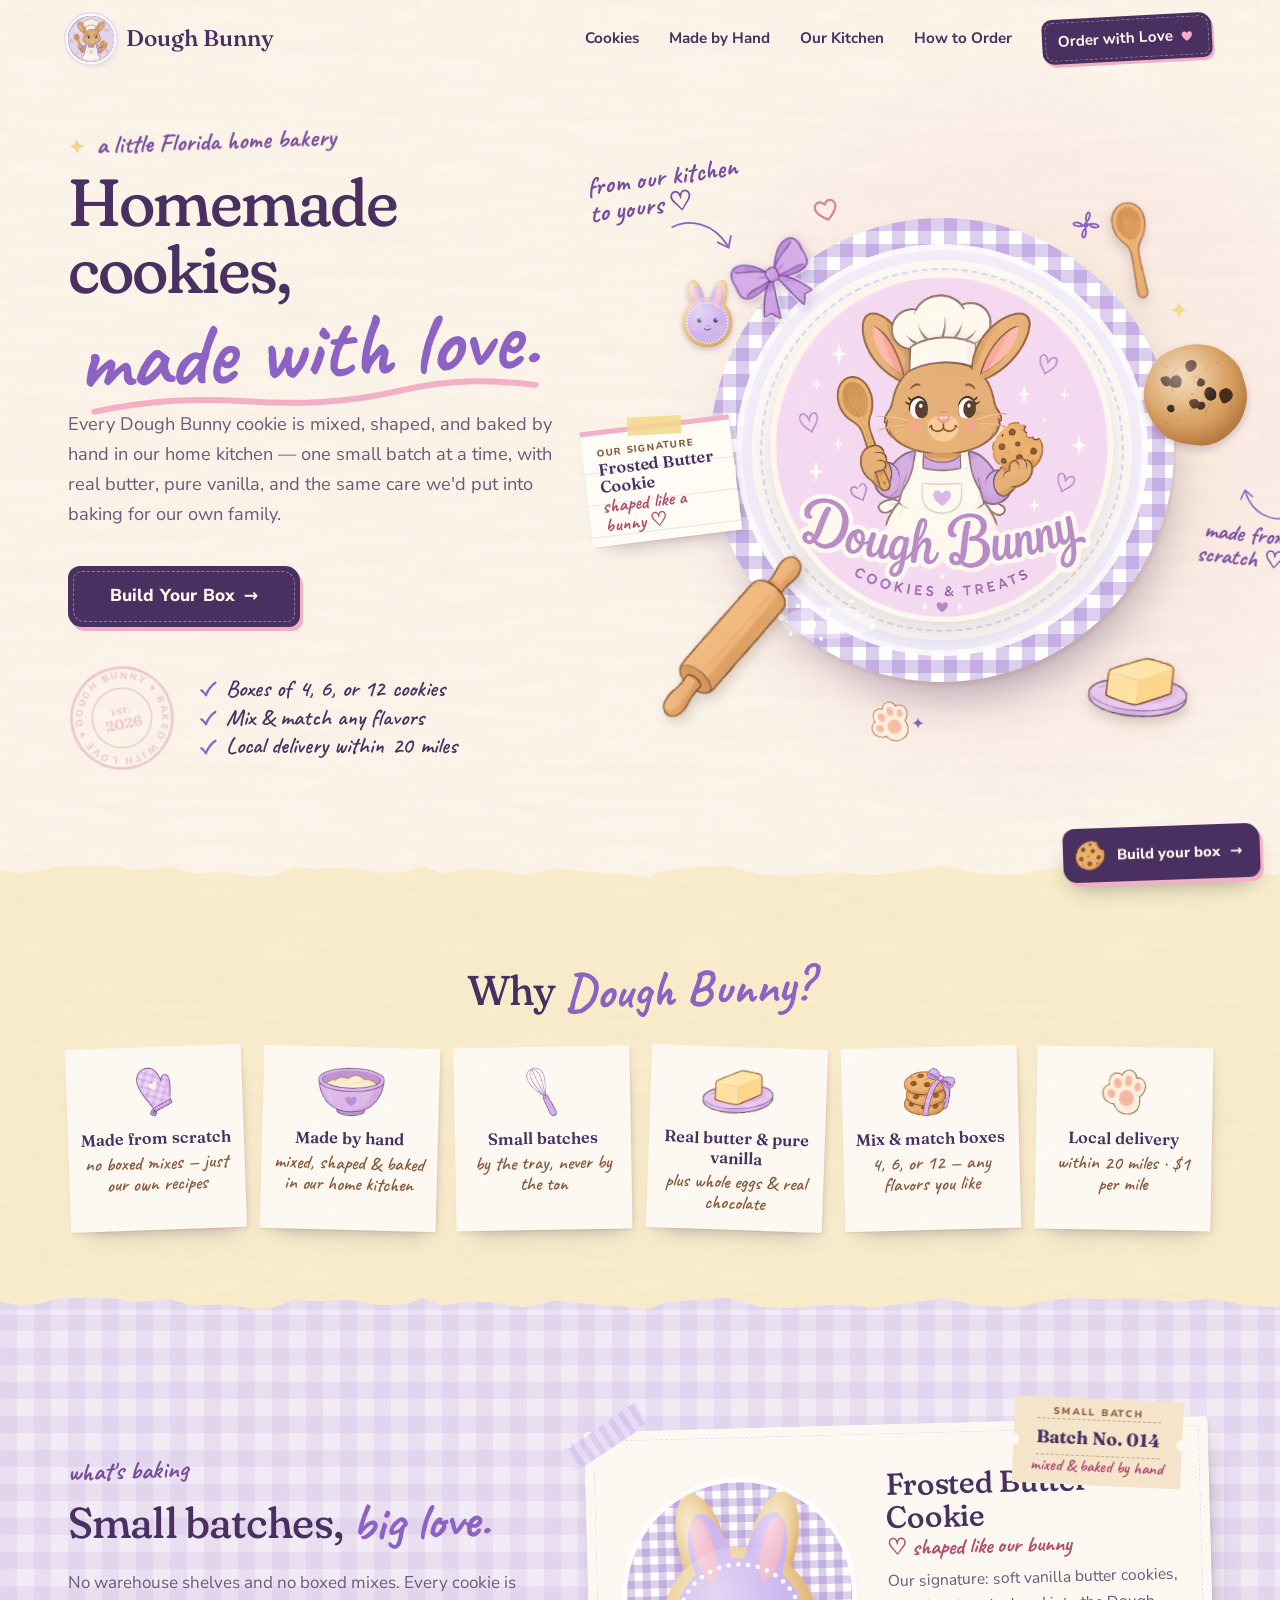
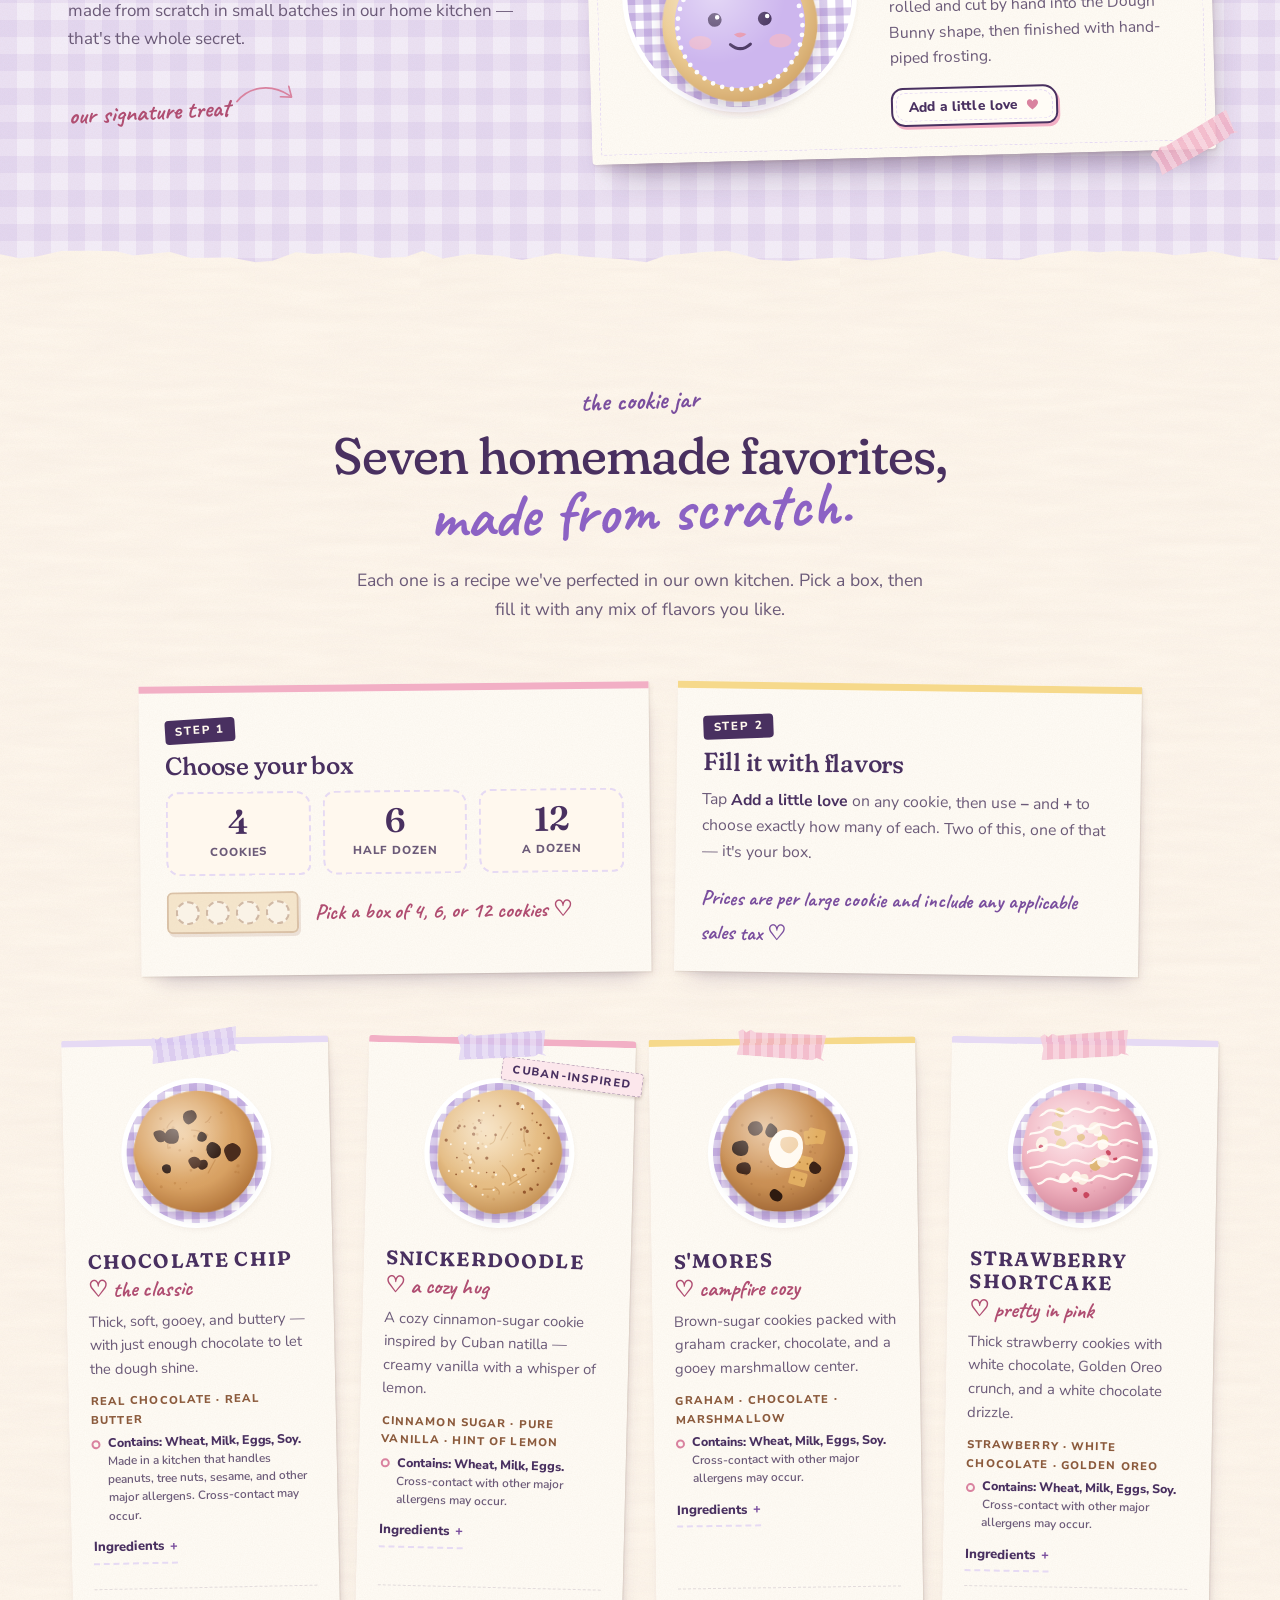
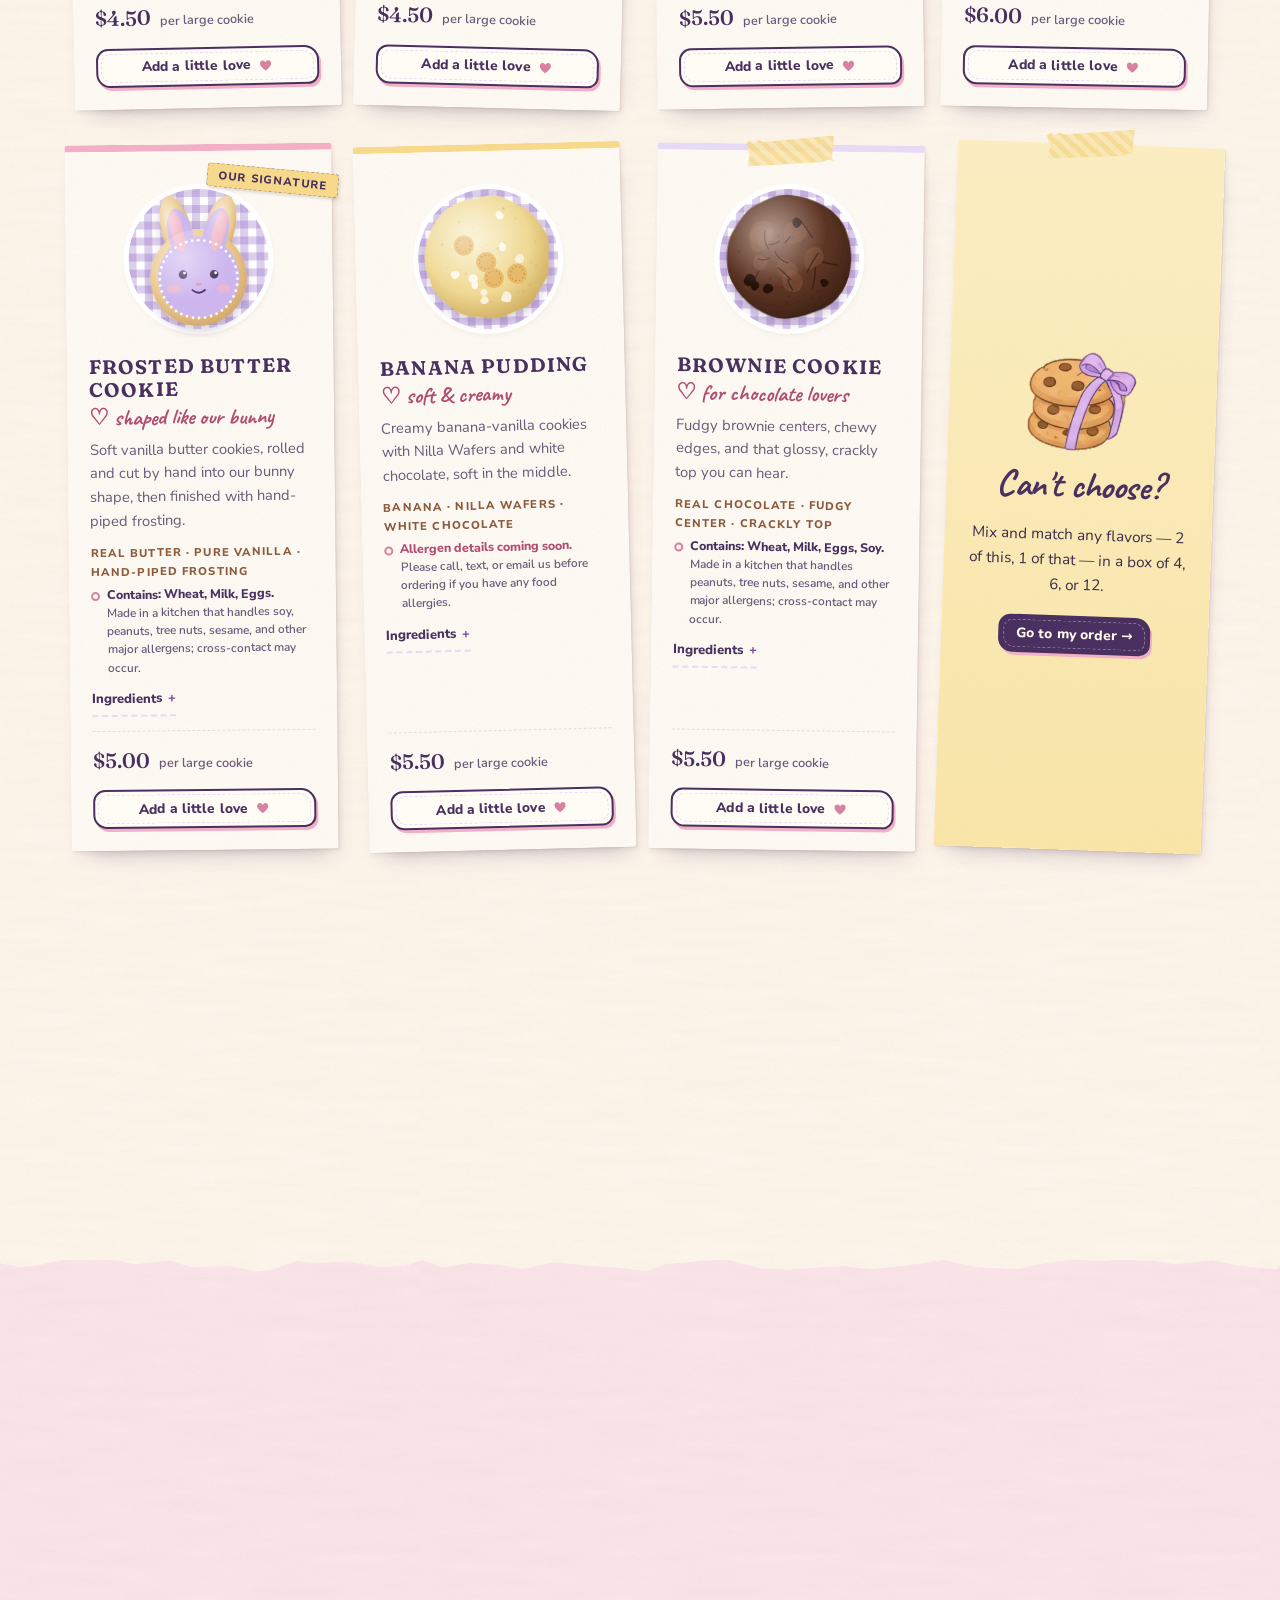
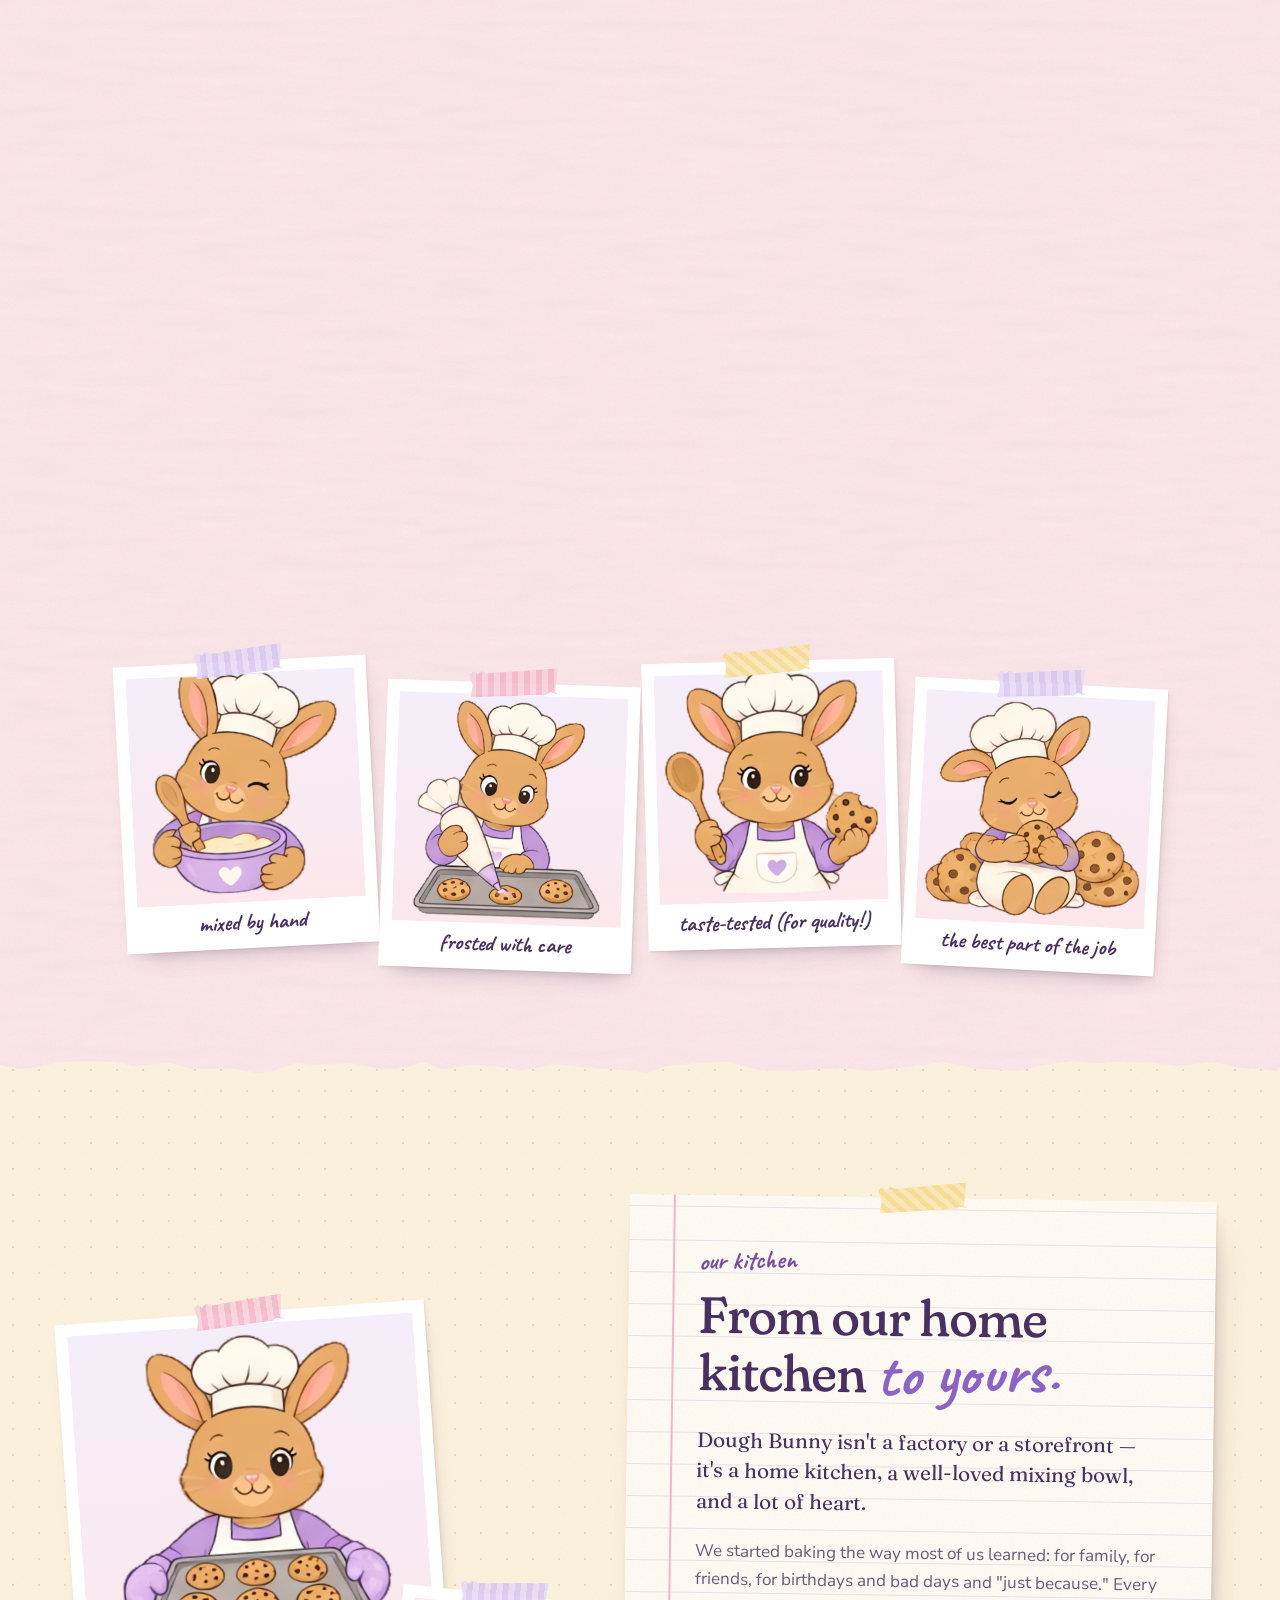
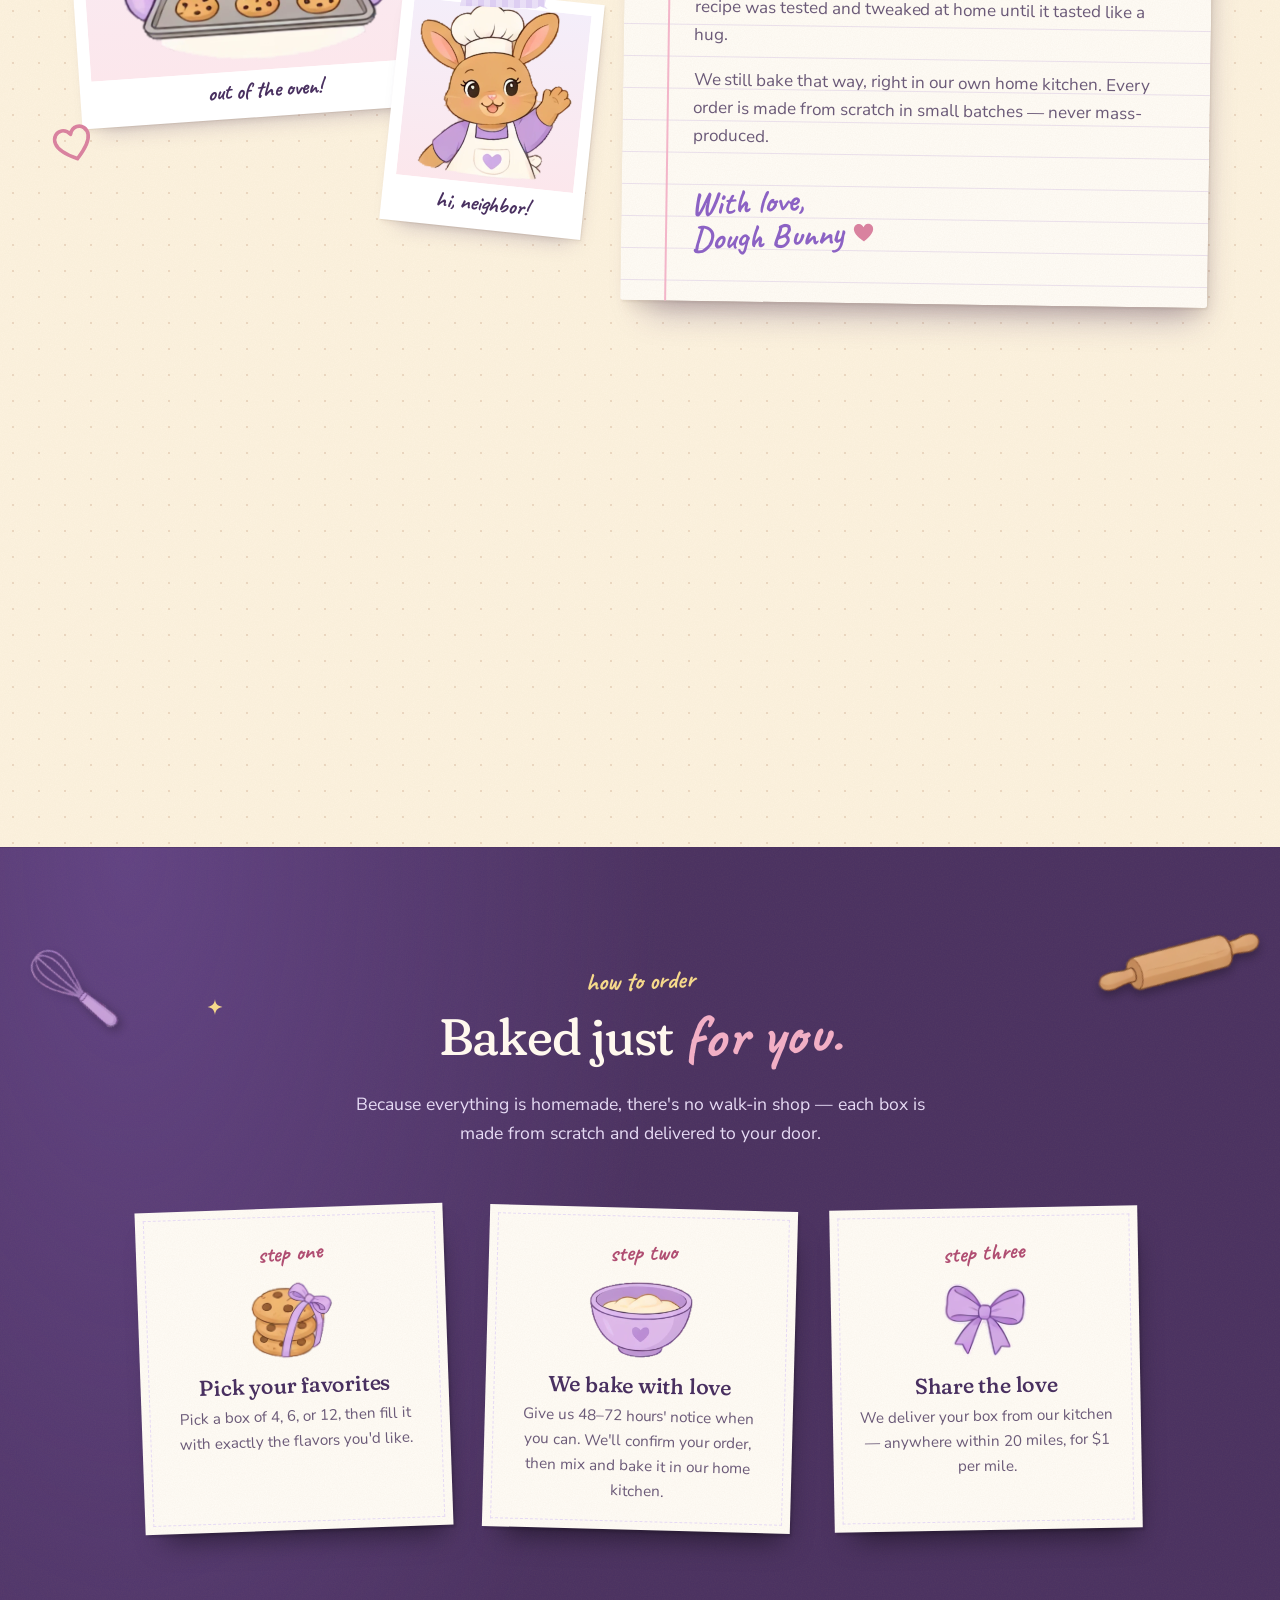
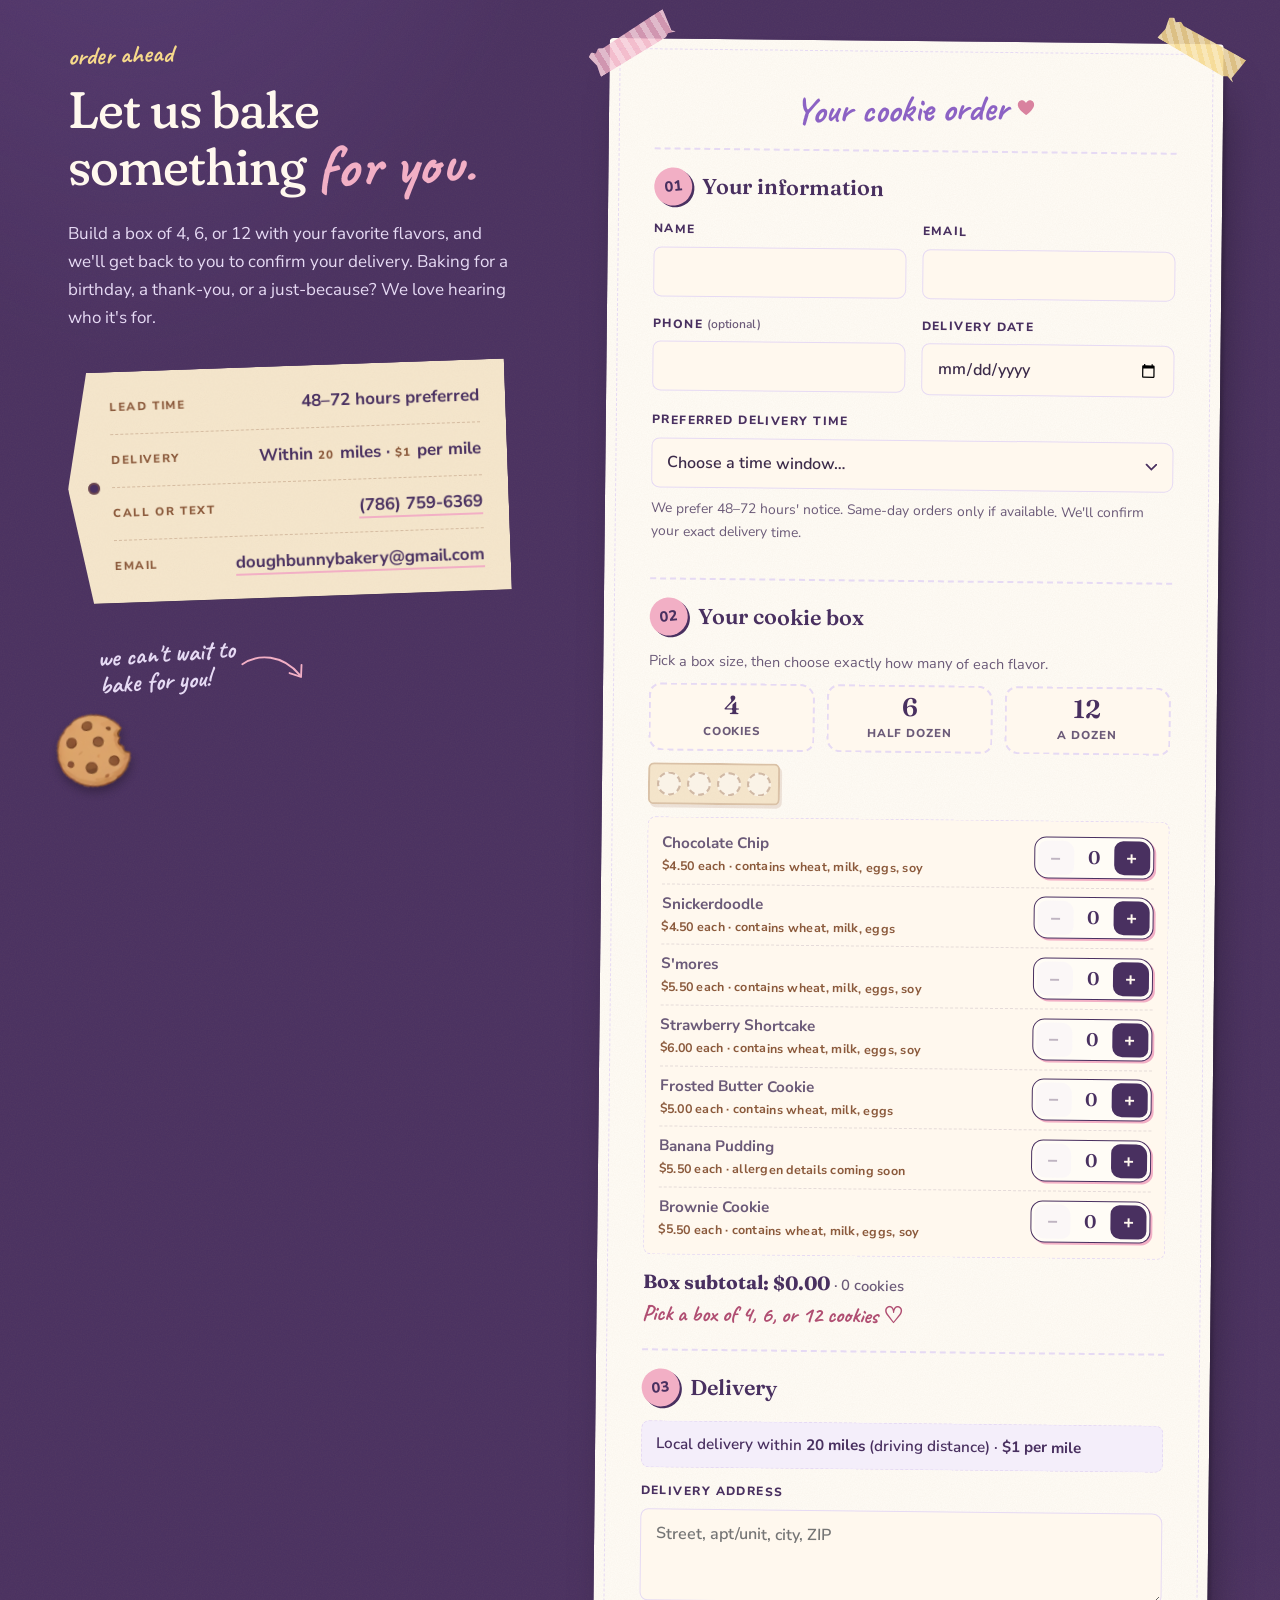
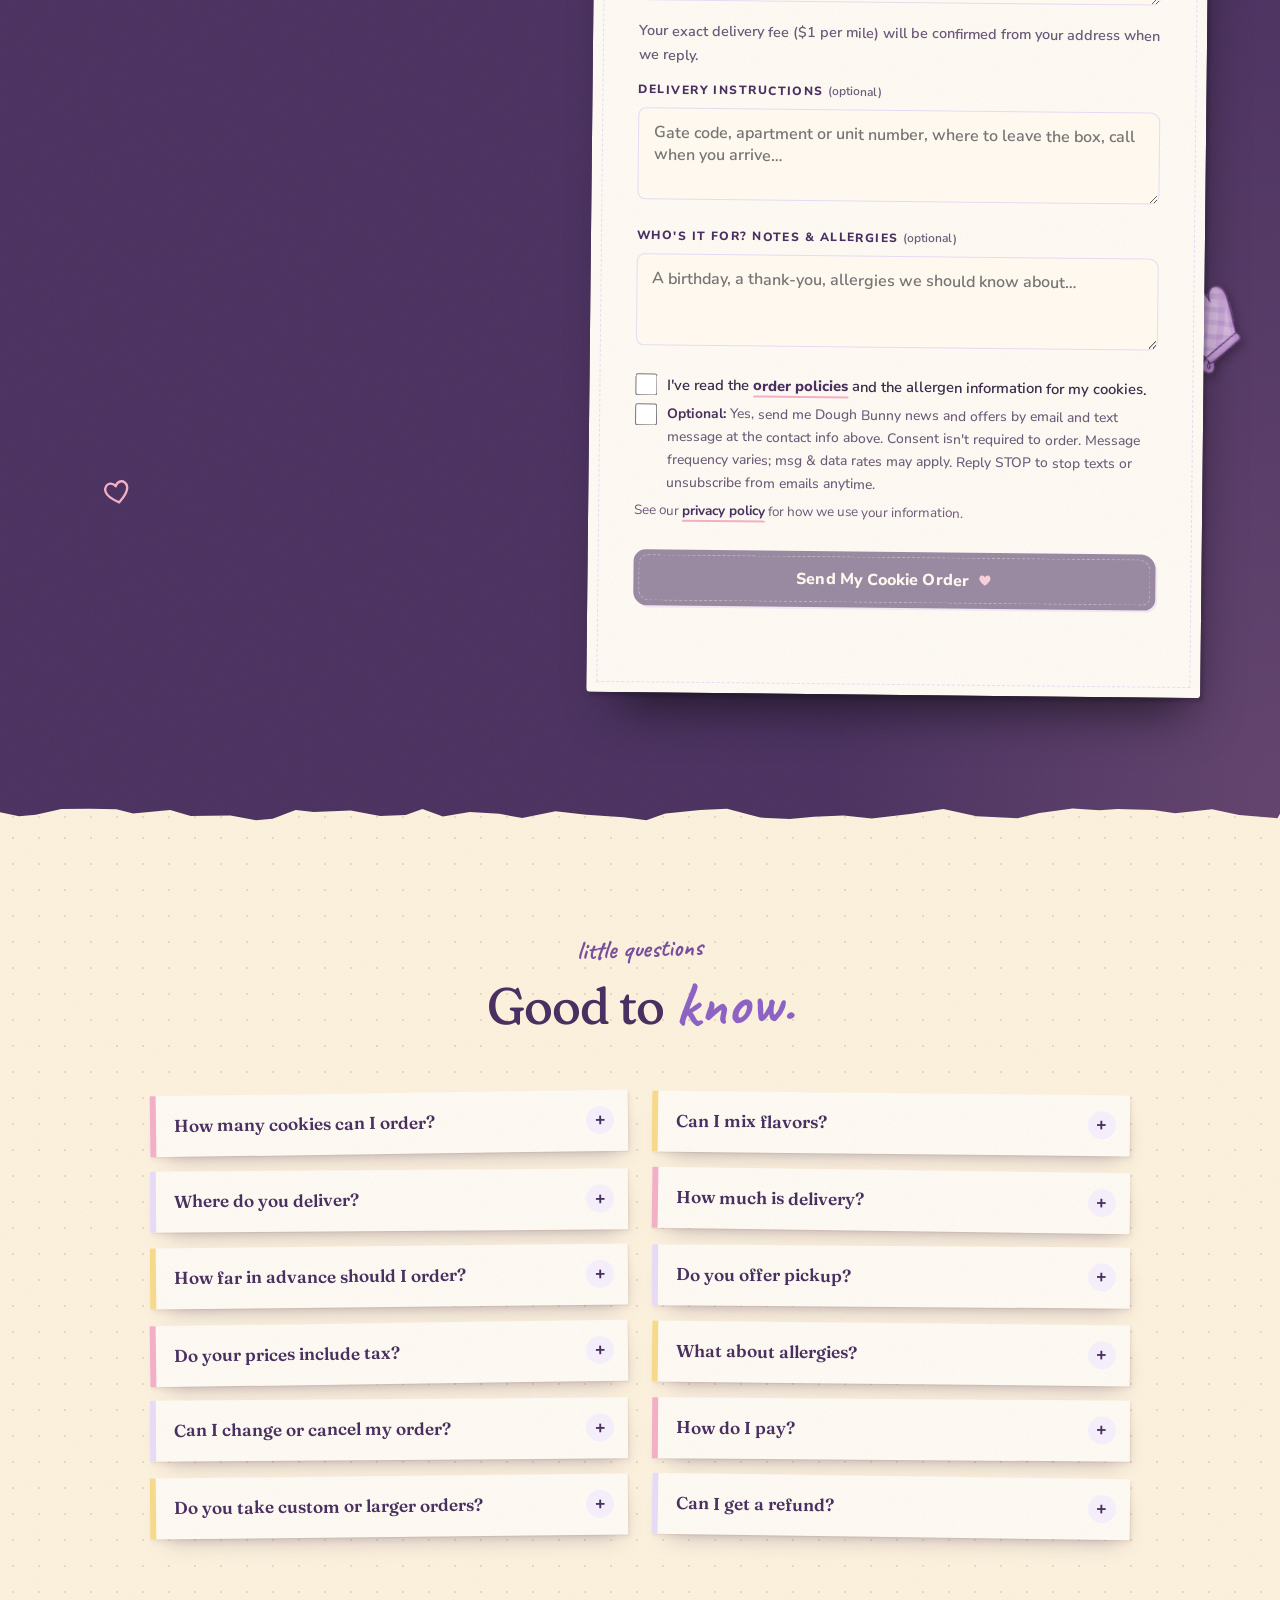
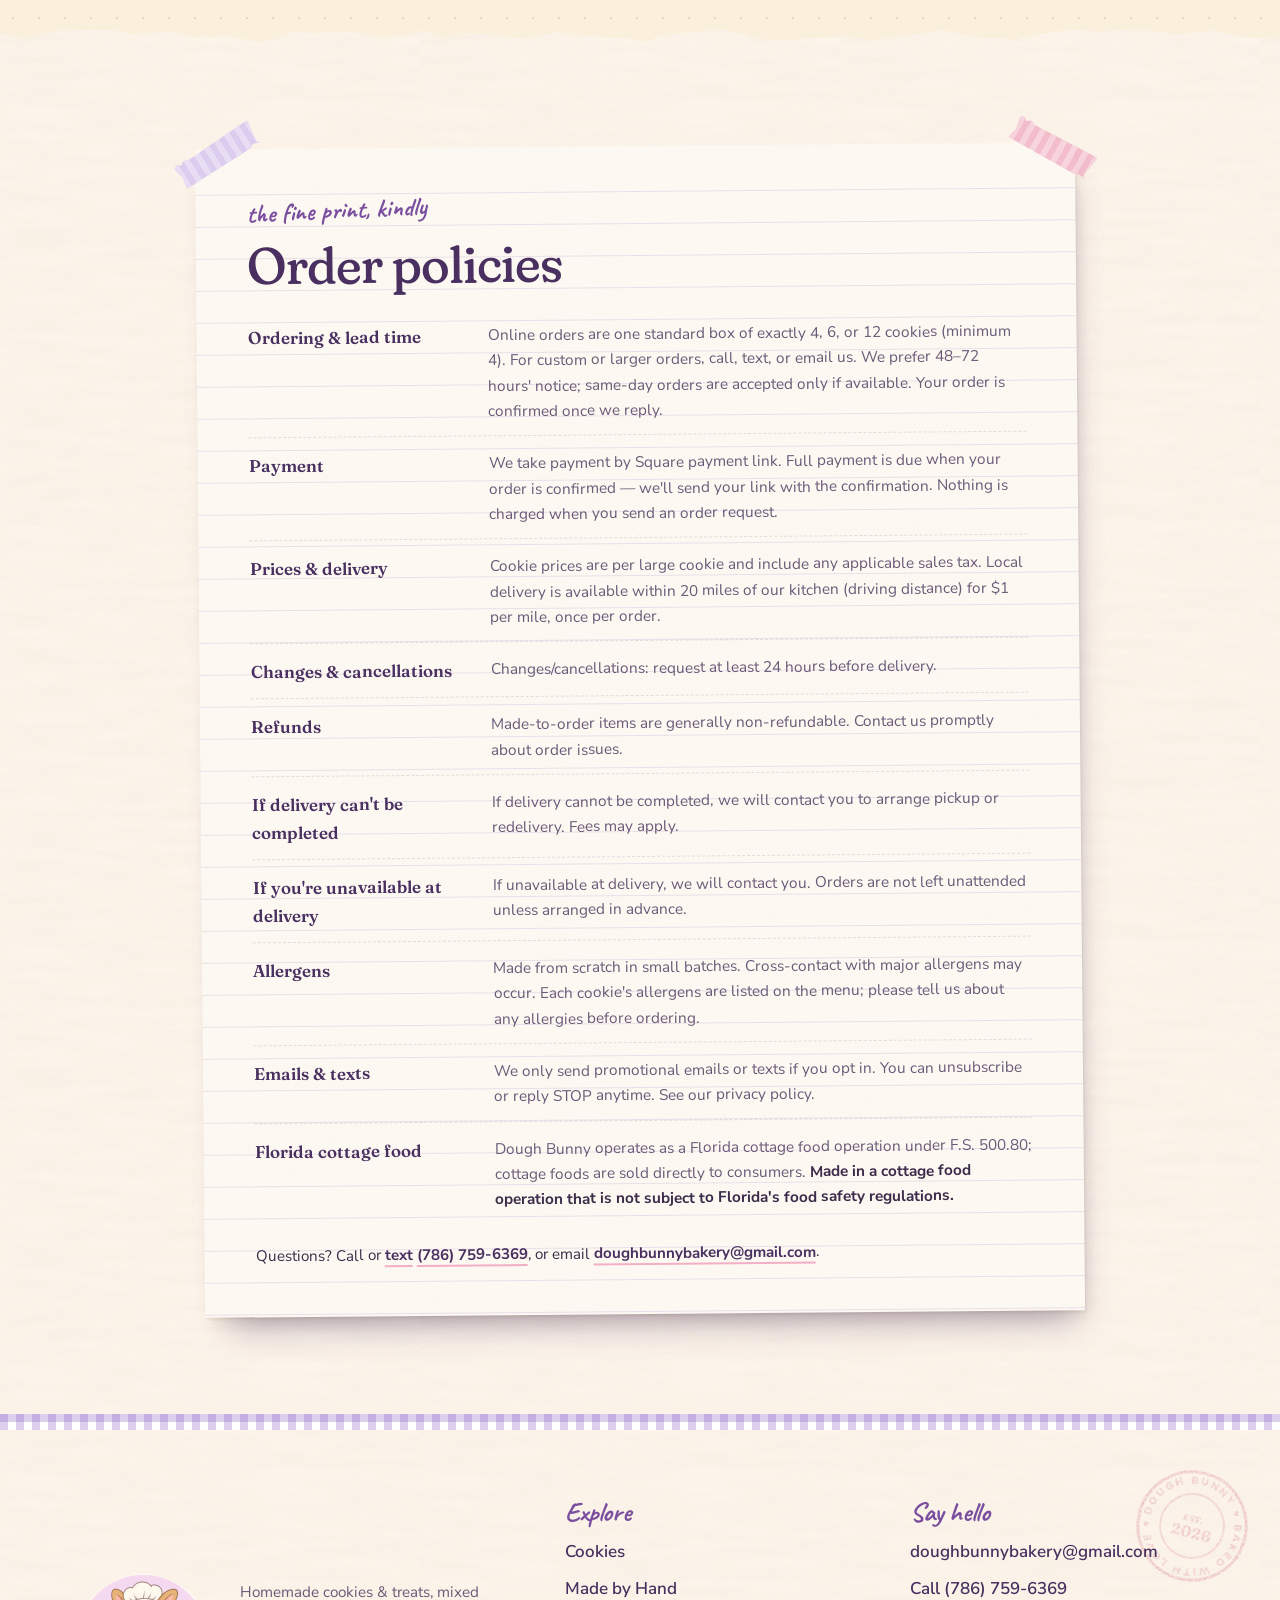
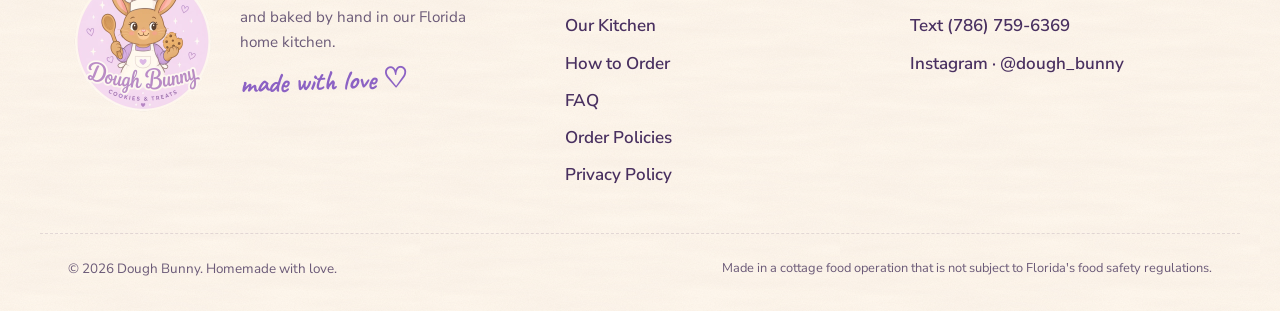
==== commit c3fa4bb3: "Apply owner answers: cookbook flavor names, signature bunny cookie, privacy policy - Menu uses the s" ====
--- a/index.html
+++ b/index.html
@@ -113,7 +113,7 @@
       <img src="assets/graphics/web/baking-tools/wooden-spoon.webp" alt="" class="c-item c-spoon" width="352" height="360">
       <img src="assets/graphics/web/ingredients/butter-dish.webp" alt="" class="c-item c-butter" width="360" height="239">
       <div class="float-cookie c-cookie-1" data-cookie="choc" aria-hidden="true"></div>
-      <div class="float-cookie c-cookie-2" data-cookie="strawberry" aria-hidden="true"></div>
+      <div class="float-cookie c-cookie-2" data-cookie="cutout" aria-hidden="true"></div>
       <svg class="c-flour" aria-hidden="true"><use href="#d-flour"/></svg>
       <svg class="c-doodle c-flower" aria-hidden="true"><use href="#d-flower"/></svg>
       <svg class="c-doodle c-heart" aria-hidden="true"><use href="#d-heart"/></svg>
@@ -123,8 +123,8 @@
 
       <div class="c-card" aria-hidden="true">
         <span class="c-card-label">our signature</span>
-        <span class="c-card-name">Chocolate Chip</span>
-        <span class="c-card-note">extra gooey ♡</span>
+        <span class="c-card-name">Frosted Butter Cookie</span>
+        <span class="c-card-note">shaped like a bunny ♡</span>
       </div>
 
       <p class="c-note c-note--kitchen" aria-hidden="true">from our kitchen<br>to yours ♡<svg class="c-arrow"><use href="#d-arrow"/></svg></p>
@@ -141,7 +141,7 @@
       <li class="why-item reveal" style="--tilt:-2deg"><img src="assets/graphics/web/baking-tools/oven-mitt.webp" alt="" loading="lazy" width="271" height="360"><strong>Made from scratch</strong><span>no boxed mixes — just our own recipes</span></li>
       <li class="why-item reveal" style="--tilt:1.5deg"><img src="assets/graphics/web/baking-tools/mixing-bowl.webp" alt="" loading="lazy" width="360" height="272"><strong>Made by hand</strong><span>mixed, shaped &amp; baked in our home kitchen</span></li>
       <li class="why-item reveal" style="--tilt:-1deg"><img src="assets/graphics/web/baking-tools/whisk.webp" alt="" loading="lazy" width="234" height="360"><strong>Small batches</strong><span>by the tray, never by the ton</span></li>
-      <li class="why-item reveal" style="--tilt:2deg"><img src="assets/graphics/web/ingredients/butter-dish.webp" alt="" loading="lazy" width="360" height="239"><strong>Real butter &amp; pure vanilla</strong><span>never shortening, never imitation</span></li>
+      <li class="why-item reveal" style="--tilt:2deg"><img src="assets/graphics/web/ingredients/butter-dish.webp" alt="" loading="lazy" width="360" height="239"><strong>Real butter &amp; pure vanilla</strong><span>plus whole eggs &amp; real chocolate</span></li>
       <li class="why-item reveal" style="--tilt:-1.5deg"><img src="assets/graphics/web/ingredients/cookie-stack-ribbon.webp" alt="" loading="lazy" width="360" height="334"><strong>Mix &amp; match boxes</strong><span><span data-db="box-sizes">4, 6, or 12</span> — any flavors you like</span></li>
       <li class="why-item reveal" style="--tilt:1deg"><img src="assets/graphics/web/decorative/paw-print-a.webp" alt="" loading="lazy" width="217" height="220"><strong>Local delivery</strong><span>within <span data-db="max-miles">20</span> miles · <span data-db="per-mile">$1</span> per mile</span></li>
     </ul>
@@ -166,12 +166,12 @@
         <span class="batch-no">Batch No. 014</span>
         <span class="batch-sub">mixed &amp; baked by hand</span>
       </p>
-      <div class="spotlight-art" data-cookie="choc" aria-hidden="true"></div>
+      <div class="spotlight-art" data-cookie="cutout" aria-hidden="true"></div>
       <div class="spotlight-body">
-        <h3 id="spotlightName">Chocolate Chip</h3>
-        <p class="card-hand">♡ the one we're known for</p>
-        <p>Thick, soft, gooey, and buttery — with just enough semisweet chocolate to let the homemade dough shine.</p>
-        <div class="box-control" data-flavor="Chocolate Chip Cookies"></div>
+        <h3 id="spotlightName">Frosted Butter Cookie</h3>
+        <p class="card-hand">♡ shaped like our bunny</p>
+        <p>Our signature: soft vanilla butter cookies, rolled and cut by hand into the Dough Bunny shape, then finished with hand-piped frosting.</p>
+        <div class="box-control" data-flavor="Frosted Butter Cookie"></div>
       </div>
     </article>
 
@@ -183,7 +183,7 @@
   <div class="container">
     <div class="section-head reveal">
       <p class="hand-label">the cookie jar</p>
-      <h2>Six homemade favorites, <span class="script-accent">made from scratch.</span></h2>
+      <h2>Seven homemade favorites, <span class="script-accent">made from scratch.</span></h2>
       <p class="section-lede">Each one is a recipe we've perfected in our own kitchen. Pick a box, then fill it with any mix of flavors you like.</p>
     </div>
 
@@ -198,23 +198,63 @@
         <p class="step-tag"><span>Step 2</span></p>
         <h3>Fill it with flavors</h3>
         <p>Tap <em>Add a little love</em> on any cookie, then use <strong>−</strong> and <strong>+</strong> to choose exactly how many of each. Two of this, one of that — it's your box.</p>
-        <p class="build-note">Prices are per large cookie and include sales tax ♡</p>
+        <p class="build-note">Prices are per large cookie and include any applicable sales tax ♡</p>
       </div>
     </div>
 
     <div class="cookie-grid">
       <article class="recipe-tile reveal" style="--tilt:-1.2deg">
         <span class="tape tape--top" aria-hidden="true"></span>
-        <span class="label-chip label-chip--butter">our signature</span>
         <div class="tile-art" data-cookie="choc" aria-hidden="true"></div>
         <h3>Chocolate Chip</h3>
         <p class="card-hand">♡ the classic</p>
         <p class="tile-desc">Thick, soft, gooey, and buttery — with just enough chocolate to let the dough shine.</p>
-        <p class="tile-notes">Semisweet chocolate · real butter</p>
-        <p class="tile-allergens" data-allergens-for="Chocolate Chip Cookies"></p>
+        <p class="tile-notes">Real chocolate · real butter</p>
+        <p class="tile-allergens" data-allergens-for="Chocolate Chip"></p>
+        <details class="tile-ingredients">
+          <summary>Ingredients</summary>
+          <p data-ingredients-for="Chocolate Chip"></p>
+        </details>
         <div class="tile-foot">
-          <p class="price" data-price-for="Chocolate Chip Cookies"></p>
-          <div class="box-control" data-flavor="Chocolate Chip Cookies"></div>
+          <p class="price" data-price-for="Chocolate Chip"></p>
+          <div class="box-control" data-flavor="Chocolate Chip"></div>
+        </div>
+      </article>
+
+      <article class="recipe-tile reveal" style="--tilt:1.4deg">
+        <span class="tape tape--top" aria-hidden="true"></span>
+        <span class="label-chip label-chip--pink">Cuban-inspired</span>
+        <div class="tile-art" data-cookie="snicker" aria-hidden="true"></div>
+        <h3>Snickerdoodle</h3>
+        <p class="card-hand">♡ a cozy hug</p>
+        <p class="tile-desc">A cozy cinnamon-sugar cookie inspired by Cuban natilla — creamy vanilla with a whisper of lemon.</p>
+        <p class="tile-notes">Cinnamon sugar · pure vanilla · hint of lemon</p>
+        <p class="tile-allergens" data-allergens-for="Snickerdoodle"></p>
+        <details class="tile-ingredients">
+          <summary>Ingredients</summary>
+          <p data-ingredients-for="Snickerdoodle"></p>
+        </details>
+        <div class="tile-foot">
+          <p class="price" data-price-for="Snickerdoodle"></p>
+          <div class="box-control" data-flavor="Snickerdoodle"></div>
+        </div>
+      </article>
+
+      <article class="recipe-tile reveal" style="--tilt:-.8deg">
+        <span class="tape tape--top tape--pink" aria-hidden="true"></span>
+        <div class="tile-art" data-cookie="smores" aria-hidden="true"></div>
+        <h3>S'mores</h3>
+        <p class="card-hand">♡ campfire cozy</p>
+        <p class="tile-desc">Brown-sugar cookies packed with graham cracker, chocolate, and a gooey marshmallow center.</p>
+        <p class="tile-notes">Graham · chocolate · marshmallow</p>
+        <p class="tile-allergens" data-allergens-for="S'mores"></p>
+        <details class="tile-ingredients">
+          <summary>Ingredients</summary>
+          <p data-ingredients-for="S'mores"></p>
+        </details>
+        <div class="tile-foot">
+          <p class="price" data-price-for="S'mores"></p>
+          <div class="box-control" data-flavor="S'mores"></div>
         </div>
       </article>
 
@@ -225,67 +265,67 @@
         <p class="card-hand">♡ pretty in pink</p>
         <p class="tile-desc">Thick strawberry cookies with white chocolate, Golden Oreo crunch, and a white chocolate drizzle.</p>
         <p class="tile-notes">Strawberry · white chocolate · Golden Oreo</p>
-        <p class="tile-allergens" data-allergens-for="Strawberry Shortcake Cookies"></p>
+        <p class="tile-allergens" data-allergens-for="Strawberry Shortcake"></p>
+        <details class="tile-ingredients">
+          <summary>Ingredients</summary>
+          <p data-ingredients-for="Strawberry Shortcake"></p>
+        </details>
         <div class="tile-foot">
-          <p class="price" data-price-for="Strawberry Shortcake Cookies"></p>
-          <div class="box-control" data-flavor="Strawberry Shortcake Cookies"></div>
+          <p class="price" data-price-for="Strawberry Shortcake"></p>
+          <div class="box-control" data-flavor="Strawberry Shortcake"></div>
         </div>
       </article>
 
       <article class="recipe-tile reveal" style="--tilt:-.6deg">
-        <span class="label-chip">hand-piped</span>
+        <span class="label-chip label-chip--butter">our signature</span>
         <div class="tile-art" data-cookie="cutout" aria-hidden="true"></div>
-        <h3>Frosted Butter</h3>
-        <p class="card-hand">♡ shaped by hand</p>
-        <p class="tile-desc">Soft vanilla butter cookies, rolled and cut by hand, then finished with hand-piped frosting.</p>
-        <p class="tile-notes">Vanilla butter dough · piped frosting</p>
-        <p class="tile-allergens" data-allergens-for="Frosted Butter Cookies"></p>
+        <h3>Frosted Butter Cookie</h3>
+        <p class="card-hand">♡ shaped like our bunny</p>
+        <p class="tile-desc">Soft vanilla butter cookies, rolled and cut by hand into our bunny shape, then finished with hand-piped frosting.</p>
+        <p class="tile-notes">Real butter · pure vanilla · hand-piped frosting</p>
+        <p class="tile-allergens" data-allergens-for="Frosted Butter Cookie"></p>
+        <details class="tile-ingredients">
+          <summary>Ingredients</summary>
+          <p data-ingredients-for="Frosted Butter Cookie"></p>
+        </details>
         <div class="tile-foot">
-          <p class="price" data-price-for="Frosted Butter Cookies"></p>
-          <div class="box-control" data-flavor="Frosted Butter Cookies"></div>
+          <p class="price" data-price-for="Frosted Butter Cookie"></p>
+          <div class="box-control" data-flavor="Frosted Butter Cookie"></div>
         </div>
       </article>
 
-      <article class="recipe-tile reveal" style="--tilt:1.4deg">
-        <span class="tape tape--top" aria-hidden="true"></span>
-        <span class="label-chip label-chip--pink">Cuban-inspired</span>
-        <div class="tile-art" data-cookie="snicker" aria-hidden="true"></div>
-        <h3>Natilla Snickerdoodle</h3>
-        <p class="card-hand">♡ a cozy hug</p>
-        <p class="tile-desc">A cozy cinnamon-sugar cookie inspired by Cuban natilla — creamy vanilla with a whisper of lemon.</p>
-        <p class="tile-notes">Cinnamon sugar · vanilla · hint of lemon</p>
-        <p class="tile-allergens" data-allergens-for="Natilla Snickerdoodle Cookies"></p>
+      <article class="recipe-tile reveal" style="--tilt:-1.4deg">
+        <div class="tile-art" data-cookie="banana" aria-hidden="true"></div>
+        <h3>Banana Pudding</h3>
+        <p class="card-hand">♡ soft &amp; creamy</p>
+        <p class="tile-desc">Creamy banana-vanilla cookies with Nilla Wafers and white chocolate, soft in the middle.</p>
+        <p class="tile-notes">Banana · Nilla Wafers · white chocolate</p>
+        <p class="tile-allergens" data-allergens-for="Banana Pudding"></p>
+        <details class="tile-ingredients">
+          <summary>Ingredients</summary>
+          <p data-ingredients-for="Banana Pudding"></p>
+        </details>
         <div class="tile-foot">
-          <p class="price" data-price-for="Natilla Snickerdoodle Cookies"></p>
-          <div class="box-control" data-flavor="Natilla Snickerdoodle Cookies"></div>
+          <p class="price" data-price-for="Banana Pudding"></p>
+          <div class="box-control" data-flavor="Banana Pudding"></div>
         </div>
       </article>
 
       <article class="recipe-tile reveal" style="--tilt:.8deg">
         <span class="tape tape--top tape--butter" aria-hidden="true"></span>
         <div class="tile-art" data-cookie="brownie" aria-hidden="true"></div>
-        <h3>Crackly-Top Brownie</h3>
+        <h3>Brownie Cookie</h3>
         <p class="card-hand">♡ for chocolate lovers</p>
         <p class="tile-desc">Fudgy brownie centers, chewy edges, and that glossy, crackly top you can hear.</p>
-        <p class="tile-notes">Fudgy center · crackly top</p>
-        <p class="tile-allergens" data-allergens-for="Crackly-Top Brownie Cookies"></p>
+        <p class="tile-notes">Real chocolate · fudgy center · crackly top</p>
+        <p class="tile-allergens" data-allergens-for="Brownie Cookie"></p>
+        <details class="tile-ingredients">
+          <summary>Ingredients</summary>
+          <p data-ingredients-for="Brownie Cookie"></p>
+        </details>
         <div class="tile-foot">
-          <p class="price" data-price-for="Crackly-Top Brownie Cookies"></p>
-          <div class="box-control" data-flavor="Crackly-Top Brownie Cookies"></div>
-        </div>
-      </article>
-
-      <article class="recipe-tile reveal" style="--tilt:-.8deg">
-        <span class="tape tape--top tape--pink" aria-hidden="true"></span>
-        <div class="tile-art" data-cookie="smores" aria-hidden="true"></div>
-        <h3>S'mores</h3>
-        <p class="card-hand">♡ campfire cozy</p>
-        <p class="tile-desc">Brown-sugar cookies packed with graham cracker, chocolate, and a gooey marshmallow center.</p>
-        <p class="tile-notes">Graham · chocolate · marshmallow</p>
-        <p class="tile-allergens" data-allergens-for="S'mores Cookies"></p>
-        <div class="tile-foot">
-          <p class="price" data-price-for="S'mores Cookies"></p>
-          <div class="box-control" data-flavor="S'mores Cookies"></div>
+          <p class="price" data-price-for="Brownie Cookie"></p>
+          <div class="box-control" data-flavor="Brownie Cookie"></div>
         </div>
       </article>
 
@@ -304,7 +344,7 @@
         <span class="tape tape--top" aria-hidden="true"></span>
         <strong>Home Kitchen &amp; Allergen Notice</strong>
         <p>Made in a cottage food operation that is not subject to Florida's food safety regulations.</p>
-        <p>Made from scratch in small batches. All of our cookies contain wheat, milk, and eggs, and some also contain soy (see each cookie). Our kitchen handles peanuts, tree nuts, sesame, soy, and other major allergens, so cross-contact may occur. Please tell us about any allergies before ordering.</p>
+        <p>Made from scratch in small batches. Each cookie lists what it contains — our cookies contain wheat, milk, and eggs, and some also contain soy. Allergen details for Banana Pudding are coming soon. Our kitchen handles peanuts, tree nuts, sesame, soy, and other major allergens, so cross-contact may occur. Please tell us about any allergies before ordering.</p>
       </div>
     </div>
   </div>
@@ -333,10 +373,10 @@
           <div>
             <h4>Ingredients</h4>
             <ul class="recipe-list">
-              <li><img src="assets/graphics/web/ingredients/butter-dish.webp" alt="" loading="lazy" width="360" height="239">Real butter — never shortening</li>
+              <li><img src="assets/graphics/web/ingredients/butter-dish.webp" alt="" loading="lazy" width="360" height="239">Real butter</li>
               <li><img src="assets/graphics/web/ingredients/cream-jar.webp" alt="" loading="lazy" width="287" height="360">Pure vanilla extract</li>
-              <li><img src="assets/graphics/web/ingredients/cookie-whole.webp" alt="" loading="lazy" width="360" height="352">Real chocolate &amp; real fruit</li>
-              <li><img src="assets/graphics/web/ingredients/egg.webp" alt="" loading="lazy" width="236" height="244">Whole eggs, no powders</li>
+              <li><img src="assets/graphics/web/ingredients/cookie-whole.webp" alt="" loading="lazy" width="360" height="352">Real chocolate</li>
+              <li><img src="assets/graphics/web/ingredients/egg.webp" alt="" loading="lazy" width="236" height="244">Whole eggs</li>
               <li class="recipe-love"><svg aria-hidden="true"><use href="#d-heart-fill"/></svg>A whole lot of love</li>
             </ul>
           </div>
@@ -358,10 +398,9 @@
         <span class="tape tape--top tape--pink" aria-hidden="true"></span>
         <h3 id="neverTitle">Things we'd never put in a cookie:</h3>
         <ul>
-          <li><span>shortening or margarine</span></li>
           <li><span>imitation vanilla</span></li>
-          <li><span>artificial preservatives</span></li>
           <li><span>boxed pre-mixes</span></li>
+          <li><span>store-bought dough</span></li>
         </ul>
         <p>xo, the bunny <svg aria-hidden="true"><use href="#d-heart"/></svg></p>
       </aside>
@@ -491,7 +530,7 @@
           <ul class="order-details">
             <li><span>Lead time</span><strong>48–72 hours preferred</strong></li>
             <li><span>Delivery</span><strong>Within <span data-db="max-miles">20</span> miles · <span data-db="per-mile">$1</span> per mile</strong></li>
-            <li><span>Phone</span><strong><a href="tel:+17867596369">(786) 759-6369</a></strong></li>
+            <li><span>Call or text</span><strong><a href="tel:+17867596369">(786) 759-6369</a></strong></li>
             <li><span>Email</span><strong><a href="mailto:doughbunnybakery@gmail.com">doughbunnybakery@gmail.com</a></strong></li>
           </ul>
         </div>
@@ -513,7 +552,15 @@
             <label class="field"><span>Phone <em>(optional)</em></span><input type="tel" name="phone" autocomplete="tel"></label>
             <label class="field"><span>Delivery date</span><input type="date" name="date" id="deliveryDate" required aria-describedby="dateHint"></label>
           </div>
-          <p class="field-hint" id="dateHint">We prefer 48–72 hours' notice. Same-day orders only if available — we'll confirm.</p>
+          <label class="field"><span>Preferred delivery time</span>
+            <select name="deliveryWindow" id="deliveryWindow" required aria-describedby="dateHint">
+              <option value="">Choose a time window…</option>
+              <option>Morning</option>
+              <option>Afternoon</option>
+              <option>Evening</option>
+            </select>
+          </label>
+          <p class="field-hint" id="dateHint">We prefer 48–72 hours' notice. Same-day orders only if available. We'll confirm your exact delivery time.</p>
         </fieldset>
 
         <fieldset class="form-stage box-builder">
@@ -532,13 +579,15 @@
 
         <fieldset class="form-stage delivery-fields" id="deliveryFields">
           <legend class="stage-title"><span class="stage-num">03</span> Delivery</legend>
-          <p class="delivery-terms">Local delivery within <strong><span data-db="max-miles">20</span> miles</strong> · <strong><span data-db="per-mile">$1</span> per mile</strong></p>
+          <p class="delivery-terms">Local delivery within <strong><span data-db="max-miles">20</span> miles</strong> (driving distance) · <strong><span data-db="per-mile">$1</span> per mile</strong></p>
           <label class="field"><span>Delivery address</span><textarea name="address" id="deliveryAddress" rows="2" autocomplete="street-address" required aria-describedby="deliveryDistance" placeholder="Street, apt/unit, city, ZIP"></textarea></label>
           <p class="delivery-distance" id="deliveryDistance" aria-live="polite"></p>
           <label class="field"><span>Delivery instructions <em>(optional)</em></span><textarea name="instructions" id="deliveryInstructions" rows="2" maxlength="300" placeholder="Gate code, apartment or unit number, where to leave the box, call when you arrive…"></textarea></label>
           <label class="field"><span>Who's it for? Notes &amp; allergies <em>(optional)</em></span><textarea name="message" rows="2" placeholder="A birthday, a thank-you, allergies we should know about…"></textarea></label>
           <div class="order-totals" id="orderTotals"></div>
           <label class="agree"><input type="checkbox" name="agree" id="agreePolicies" required> <span>I've read the <a href="#policies">order policies</a> and the allergen information for my cookies.</span></label>
+          <label class="agree agree--optional"><input type="checkbox" name="marketing" id="marketingOptIn"> <span id="marketingText"><strong>Optional:</strong> Yes, send me Dough Bunny news and offers by email and text message at the contact info above. Consent isn't required to order. Message frequency varies; msg &amp; data rates may apply. Reply STOP to stop texts or unsubscribe from emails anytime.</span></label>
+          <p class="privacy-note">See our <a href="privacy.html">privacy policy</a> for how we use your information.</p>
         </fieldset>
 
         <button type="submit" class="btn btn-primary btn-block" id="orderSubmit" disabled>Send My Cookie Order <svg aria-hidden="true"><use href="#d-heart-fill"/></svg></button>
@@ -555,6 +604,7 @@
           <p class="confirm-offline-actions">
             <a class="btn btn-small btn-primary" data-order-mail href="mailto:doughbunnybakery@gmail.com">Email my order <svg aria-hidden="true"><use href="#d-heart-fill"/></svg></a>
             <a class="btn btn-small btn-cream" href="tel:+17867596369">Call (786) 759-6369</a>
+            <a class="btn btn-small btn-cream" href="sms:+17867596369">Text us</a>
           </p>
         </div>
         <ul class="order-receipt" id="confirmReceipt"></ul>
@@ -575,7 +625,7 @@
     <div class="faq-list">
       <details class="faq-item reveal" style="--tilt:-.8deg">
         <summary>How many cookies can I order?</summary>
-        <p>Every order is one box of exactly <span data-db="box-sizes">4, 6, or 12</span> large cookies.</p>
+        <p>Online orders are one standard box of exactly <span data-db="box-sizes">4, 6, or 12</span> large cookies — minimum 4.</p>
       </details>
       <details class="faq-item reveal" style="--tilt:.6deg">
         <summary>Can I mix flavors?</summary>
@@ -587,7 +637,7 @@
       </details>
       <details class="faq-item reveal" style="--tilt:.8deg">
         <summary>How much is delivery?</summary>
-        <p><span data-db="per-mile">$1</span> per mile, once per order. Your exact delivery fee shows up once your address can be calculated — otherwise we'll confirm it when we reply to your order.</p>
+        <p><span data-db="per-mile">$1</span> per mile of driving distance from our kitchen, once per order. Your exact delivery fee shows up once your address can be calculated — otherwise we'll confirm it when we reply to your order.</p>
       </details>
       <details class="faq-item reveal" style="--tilt:-.6deg">
         <summary>How far in advance should I order?</summary>
@@ -599,25 +649,28 @@
       </details>
       <details class="faq-item reveal" style="--tilt:-.8deg">
         <summary>Do your prices include tax?</summary>
-        <p>Yes, sales tax is included in our cookie prices.</p>
+        <p>Yes — our cookie prices include any applicable sales tax.</p>
       </details>
       <details class="faq-item reveal" style="--tilt:.6deg">
         <summary>What about allergies?</summary>
-        <p>All of our cookies contain wheat, milk, and eggs; Chocolate Chip, Strawberry Shortcake, Crackly-Top Brownie, and S'mores also contain soy. Our kitchen handles peanuts, tree nuts, sesame, soy, and other major allergens, so cross-contact may occur. Each cookie lists its allergens on the menu.</p>
+        <p>Our cookies contain wheat, milk, and eggs; Chocolate Chip, S'mores, Strawberry Shortcake, and Brownie Cookie also contain soy. Allergen details for Banana Pudding are coming soon — please ask us first. Our kitchen handles peanuts, tree nuts, sesame, soy, and other major allergens, so cross-contact may occur. Each cookie lists its allergens on the menu.</p>
       </details>
       <details class="faq-item reveal" style="--tilt:-.4deg">
         <summary>Can I change or cancel my order?</summary>
-        <p>Changes/cancellations: request at least 24 hours before pickup or delivery.</p>
+        <p>Changes/cancellations: request at least 24 hours before delivery.</p>
+      </details>
+      <details class="faq-item reveal" style="--tilt:.4deg">
+        <summary>How do I pay?</summary>
+        <p>By Square payment link. Once we confirm your order and delivery fee, we'll send you a link for the full amount. Nothing is charged when you send your order request.</p>
+      </details>
+      <details class="faq-item reveal" style="--tilt:-.6deg">
+        <summary>Do you take custom or larger orders?</summary>
+        <p>Yes! Our standard online boxes hold 4, 6, or 12 cookies (minimum 4). For custom or larger orders, call or text <a href="tel:+17867596369">(786) 759-6369</a> or email <a href="mailto:doughbunnybakery@gmail.com">doughbunnybakery@gmail.com</a>.</p>
       </details>
       <details class="faq-item reveal" style="--tilt:.8deg">
         <summary>Can I get a refund?</summary>
         <p>Made-to-order items are generally non-refundable. Contact us promptly about order issues.</p>
       </details>
-      <!--
-        Placeholders to fill in later (answers not yet on the site, so they're not shown):
-        - How do I pay?
-        - Do you take custom or larger event orders?
-      -->
     </div>
   </div>
 </section>
@@ -631,17 +684,19 @@
       <p class="hand-label">the fine print, kindly</p>
       <h2 id="policiesTitle">Order policies</h2>
       <dl class="policy-list">
-        <div><dt>Ordering &amp; lead time</dt><dd>Every order is one box of exactly <span data-db="box-sizes">4, 6, or 12</span> cookies. We prefer 48–72 hours' notice; same-day orders are accepted only if available. Your order is confirmed once we reply.</dd></div>
-        <div><dt>Prices &amp; delivery</dt><dd>Cookie prices are per large cookie and include sales tax. Local delivery is available within <span data-db="max-miles">20</span> miles of our kitchen for <span data-db="per-mile">$1</span> per mile, once per order.</dd></div>
-        <div><dt>Changes &amp; cancellations</dt><dd>Changes/cancellations: request at least 24 hours before pickup or delivery.</dd></div>
+        <div><dt>Ordering &amp; lead time</dt><dd>Online orders are one standard box of exactly <span data-db="box-sizes">4, 6, or 12</span> cookies (minimum 4). For custom or larger orders, call, text, or email us. We prefer 48–72 hours' notice; same-day orders are accepted only if available. Your order is confirmed once we reply.</dd></div>
+        <div><dt>Payment</dt><dd>We take payment by Square payment link. Full payment is due when your order is confirmed — we'll send your link with the confirmation. Nothing is charged when you send an order request.</dd></div>
+        <div><dt>Prices &amp; delivery</dt><dd>Cookie prices are per large cookie and include any applicable sales tax. Local delivery is available within <span data-db="max-miles">20</span> miles of our kitchen (driving distance) for <span data-db="per-mile">$1</span> per mile, once per order.</dd></div>
+        <div><dt>Changes &amp; cancellations</dt><dd>Changes/cancellations: request at least 24 hours before delivery.</dd></div>
         <div><dt>Refunds</dt><dd>Made-to-order items are generally non-refundable. Contact us promptly about order issues.</dd></div>
         <div><dt>If delivery can't be completed</dt><dd>If delivery cannot be completed, we will contact you to arrange pickup or redelivery. Fees may apply.</dd></div>
         <div><dt>If you're unavailable at delivery</dt><dd>If unavailable at delivery, we will contact you. Orders are not left unattended unless arranged in advance.</dd></div>
         <div><dt>Allergens</dt><dd>Made from scratch in small batches. Cross-contact with major allergens may occur. Each cookie's allergens are listed on the menu; please tell us about any allergies before ordering.</dd></div>
+        <div><dt>Emails &amp; texts</dt><dd>We only send promotional emails or texts if you opt in. You can unsubscribe or reply STOP anytime. See our <a href="privacy.html">privacy policy</a>.</dd></div>
         <div><dt>Florida cottage food</dt><dd>Dough Bunny operates as a Florida cottage food operation under F.S. 500.80; cottage foods are sold directly to consumers. <strong>Made in a cottage food operation that is not subject to Florida's food safety regulations.</strong></dd></div>
       </dl>
-      <p class="policy-contact">Questions? Call <a href="tel:+17867596369">(786) 759-6369</a> or email <a href="mailto:doughbunnybakery@gmail.com">doughbunnybakery@gmail.com</a>.</p>
-      <!-- Not yet provided (add when decided): how payment works, privacy policy link. -->
+      <p class="policy-contact">Questions? Call or <a href="sms:+17867596369">text</a> <a href="tel:+17867596369">(786) 759-6369</a>, or email <a href="mailto:doughbunnybakery@gmail.com">doughbunnybakery@gmail.com</a>.</p>
+
     </article>
   </div>
 </section>
@@ -666,11 +721,13 @@
       <a href="#how">How to Order</a>
       <a href="#faq">FAQ</a>
       <a href="#policies">Order Policies</a>
+      <a href="privacy.html">Privacy Policy</a>
     </div>
     <div class="footer-col">
       <h4>Say hello</h4>
       <a href="mailto:doughbunnybakery@gmail.com">doughbunnybakery@gmail.com</a>
-      <a href="tel:+17867596369">(786) 759-6369</a>
+      <a href="tel:+17867596369">Call (786) 759-6369</a>
+      <a href="sms:+17867596369">Text (786) 759-6369</a>
       <a href="https://www.instagram.com/dough_bunny/" rel="noopener">Instagram · @dough_bunny</a>
     </div>
     <svg class="stamp stamp--footer" aria-hidden="true"><use href="#d-stamp"/></svg>
--- a/css/style.css
+++ b/css/style.css
@@ -1054,6 +1054,32 @@
   .order-totals .ot-total { font-size: 1.05rem; }
 }
 
+
+/* ingredients, pending allergens, optional consent, privacy page */
+.tile-allergens.is-pending strong { color: var(--pink-ink); }
+.tile-ingredients { margin: -6px 0 14px; font-size: .82rem; }
+.tile-ingredients summary { display: inline-flex; align-items: center; gap: 6px; cursor: pointer; list-style: none; min-height: 32px; font-weight: 800; color: var(--plum); border-bottom: 2px dashed var(--lav-soft); }
+.tile-ingredients summary::-webkit-details-marker { display: none; }
+.tile-ingredients summary::after { content: '+'; font-weight: 800; color: var(--lav-ink); }
+.tile-ingredients[open] summary::after { content: '−'; }
+.tile-ingredients p { margin: 8px 0 0; color: var(--muted); line-height: 1.5; }
+.box-allergens em { display: block; margin-top: 4px; font-style: normal; font-weight: 700; color: var(--pink-ink); }
+.agree--optional { font-weight: 500; color: var(--muted); font-size: .86rem; }
+.agree--optional strong { color: var(--plum); }
+.privacy-note { margin: 4px 0 0; font-size: .84rem; color: var(--muted); }
+.privacy-note a { color: var(--plum); font-weight: 700; border-bottom: 2px solid var(--pink); }
+
+.legal-main { padding: 120px 0 80px; overflow-x: clip; }
+.legal-card h1 { font-size: clamp(2rem, 4vw, 2.8rem); margin-bottom: .2em; }
+.legal-card h2 { font-size: 1.3rem; margin: 1.6em 0 .5em; }
+.legal-card p, .legal-card li { color: var(--ink); font-size: .98rem; }
+.legal-card ul { list-style: disc; padding-left: 1.3em; margin: 0 0 1em; }
+.legal-card li { margin-bottom: .35em; }
+.legal-card a { color: var(--plum); font-weight: 700; border-bottom: 2px solid var(--pink); }
+.legal-updated { font-family: var(--font-hand); font-size: 1.3rem; color: var(--lav-ink) !important; }
+.legal-back { margin-top: 2em; }
+.legal-page .site-header .btn { box-shadow: 2px 3px 0 var(--pink); }
+
 /* ==========================================================================
    RESPONSIVE
    ========================================================================== */
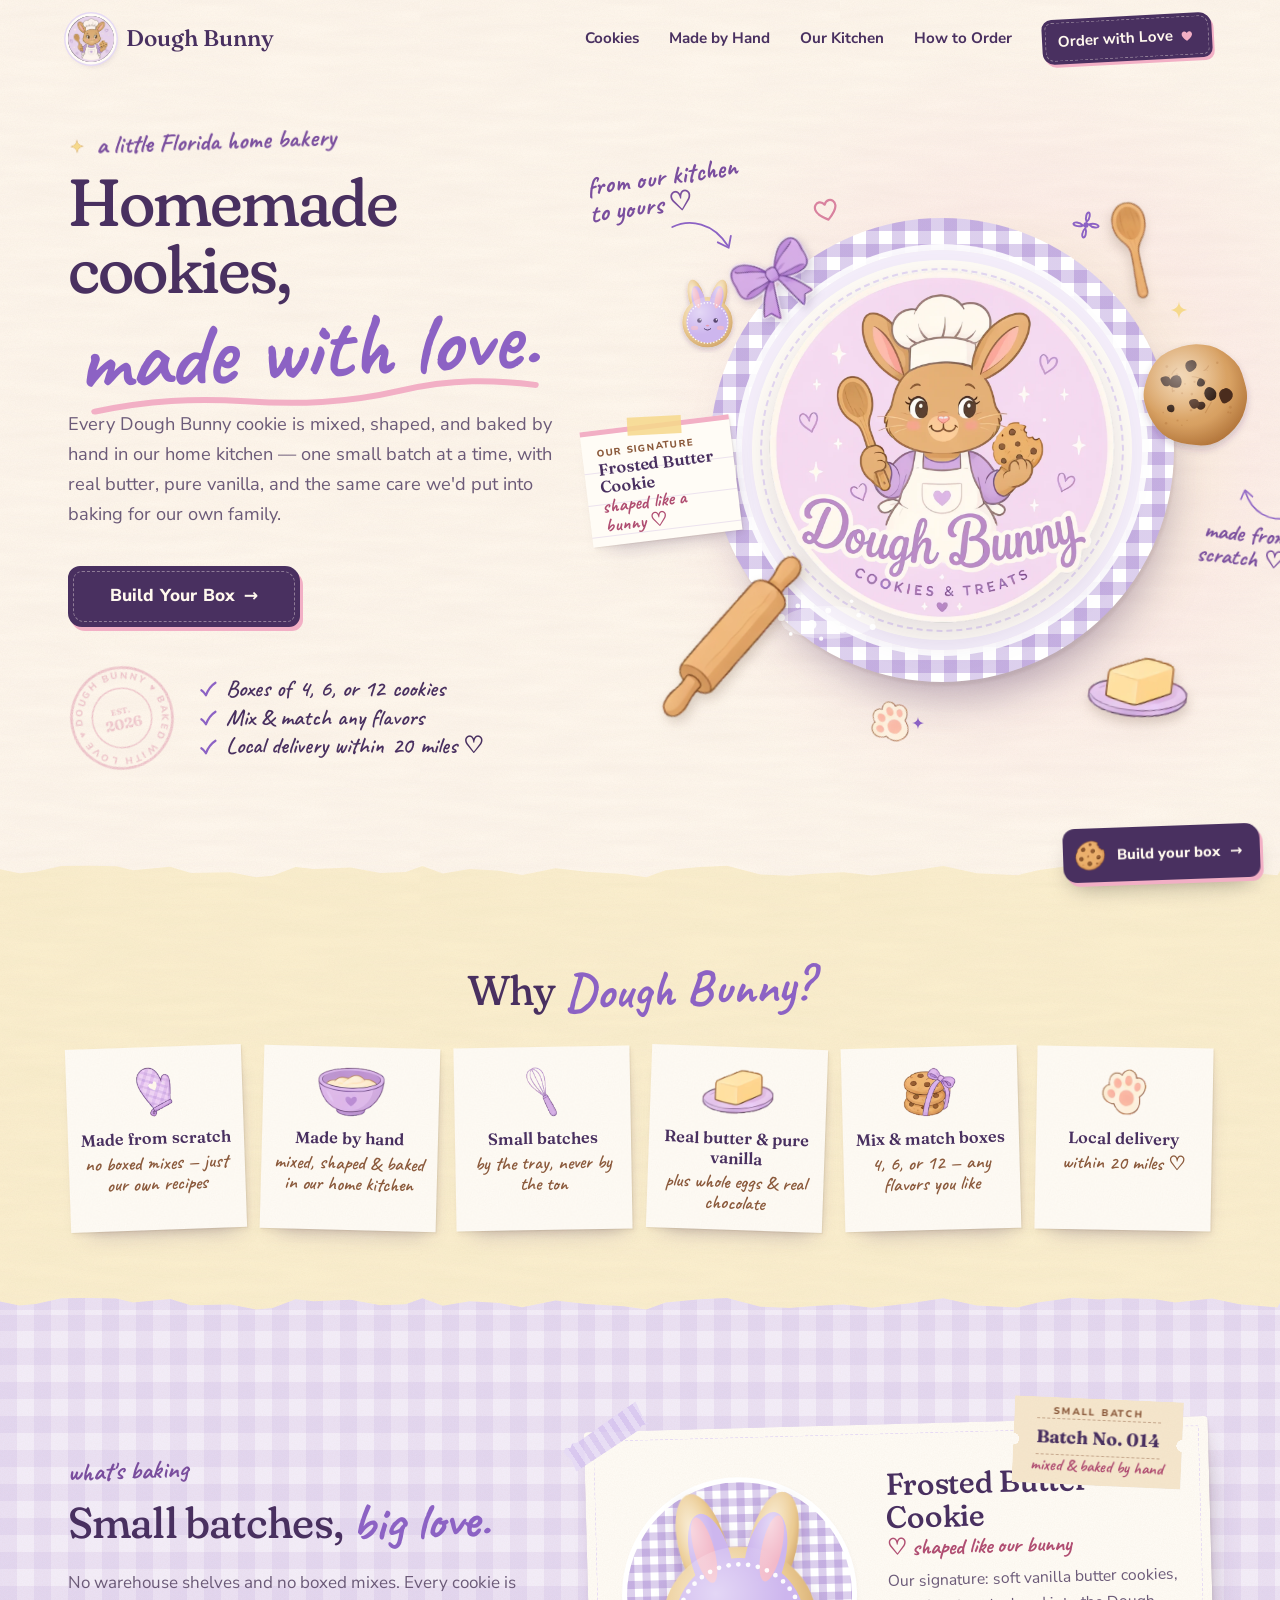
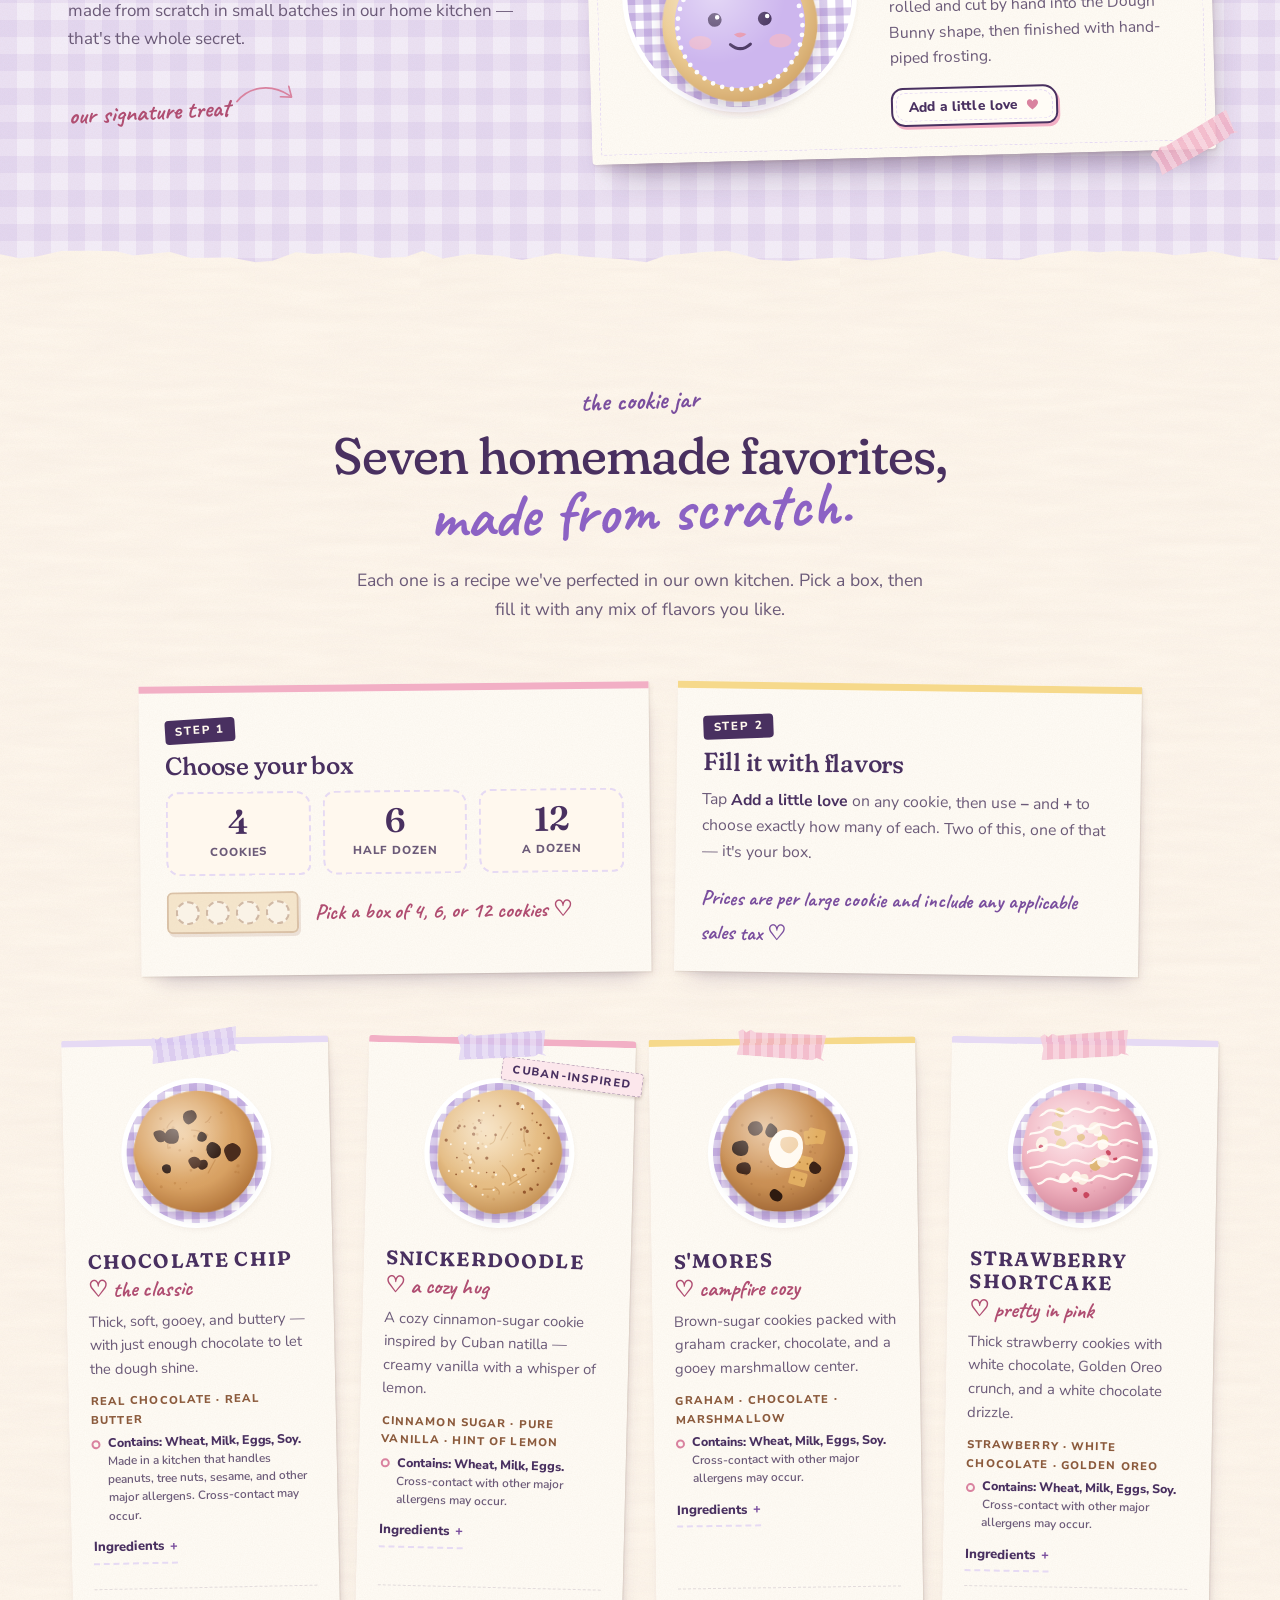
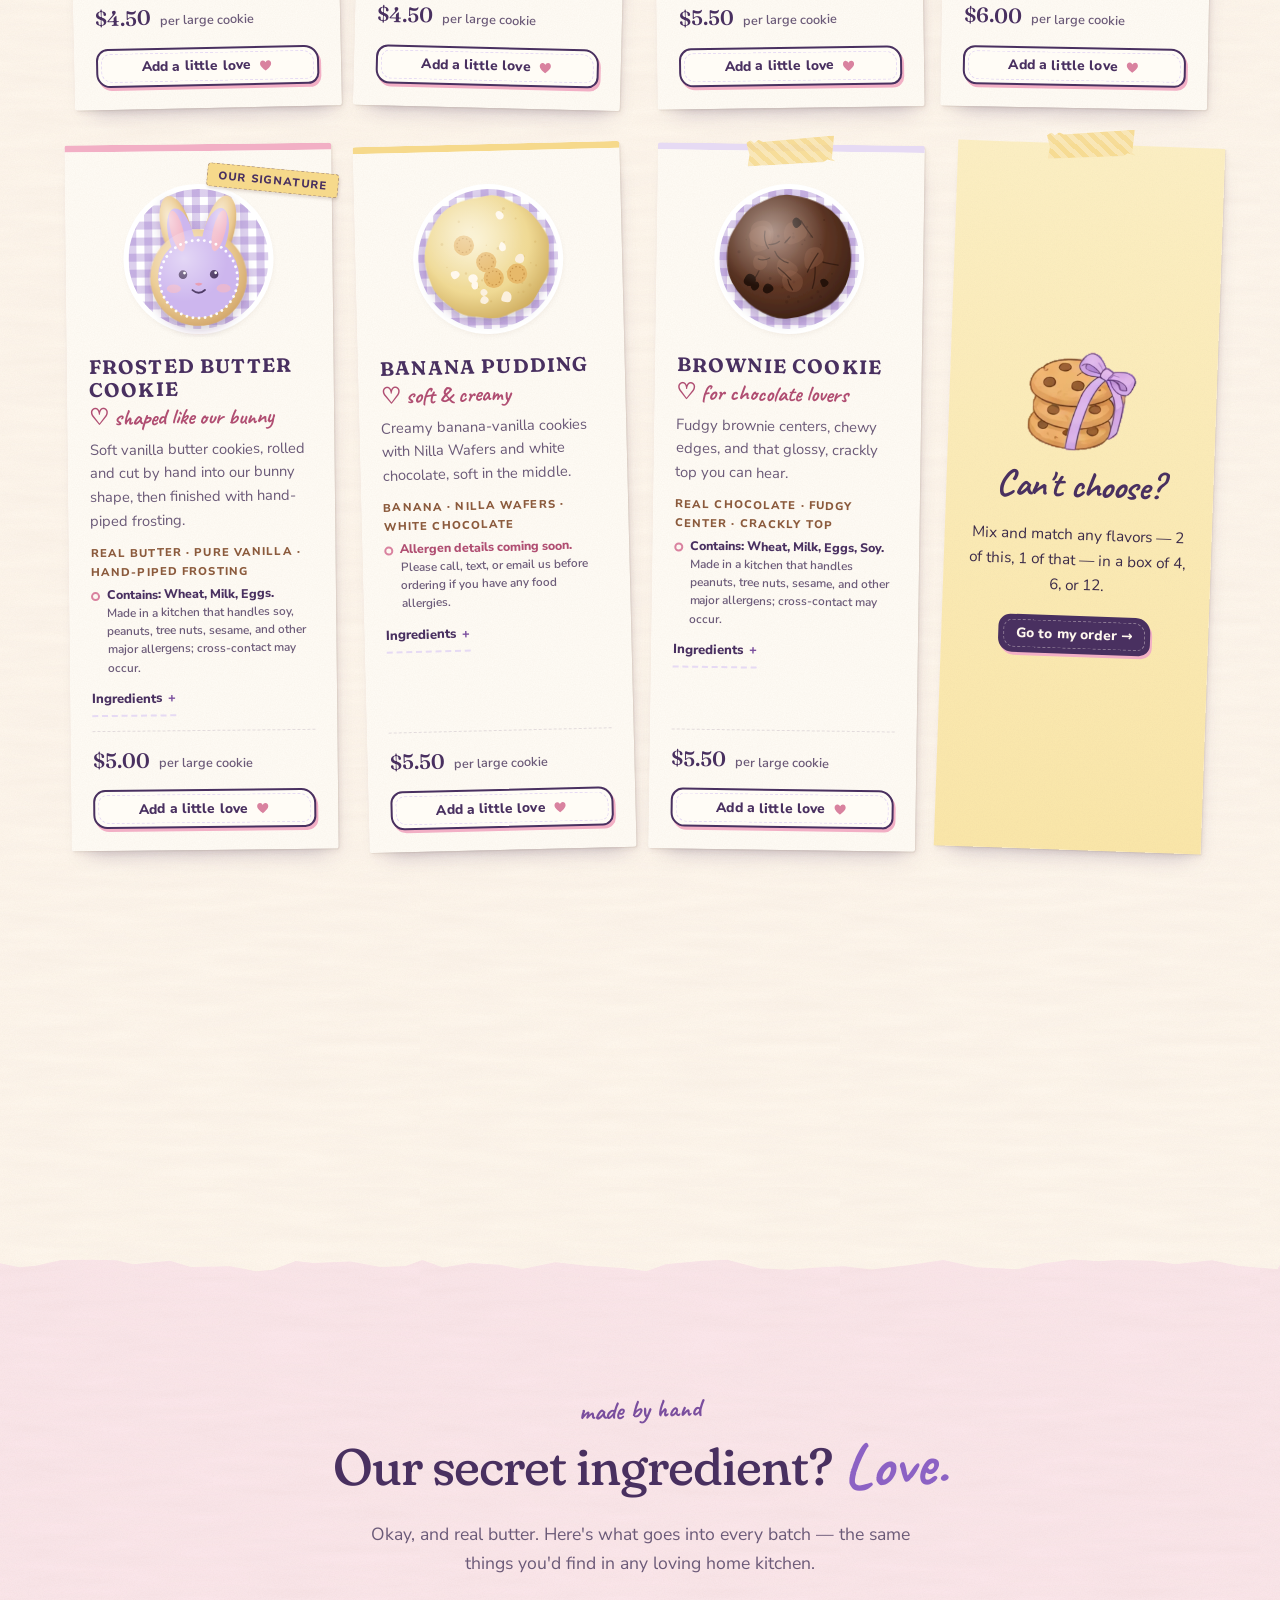
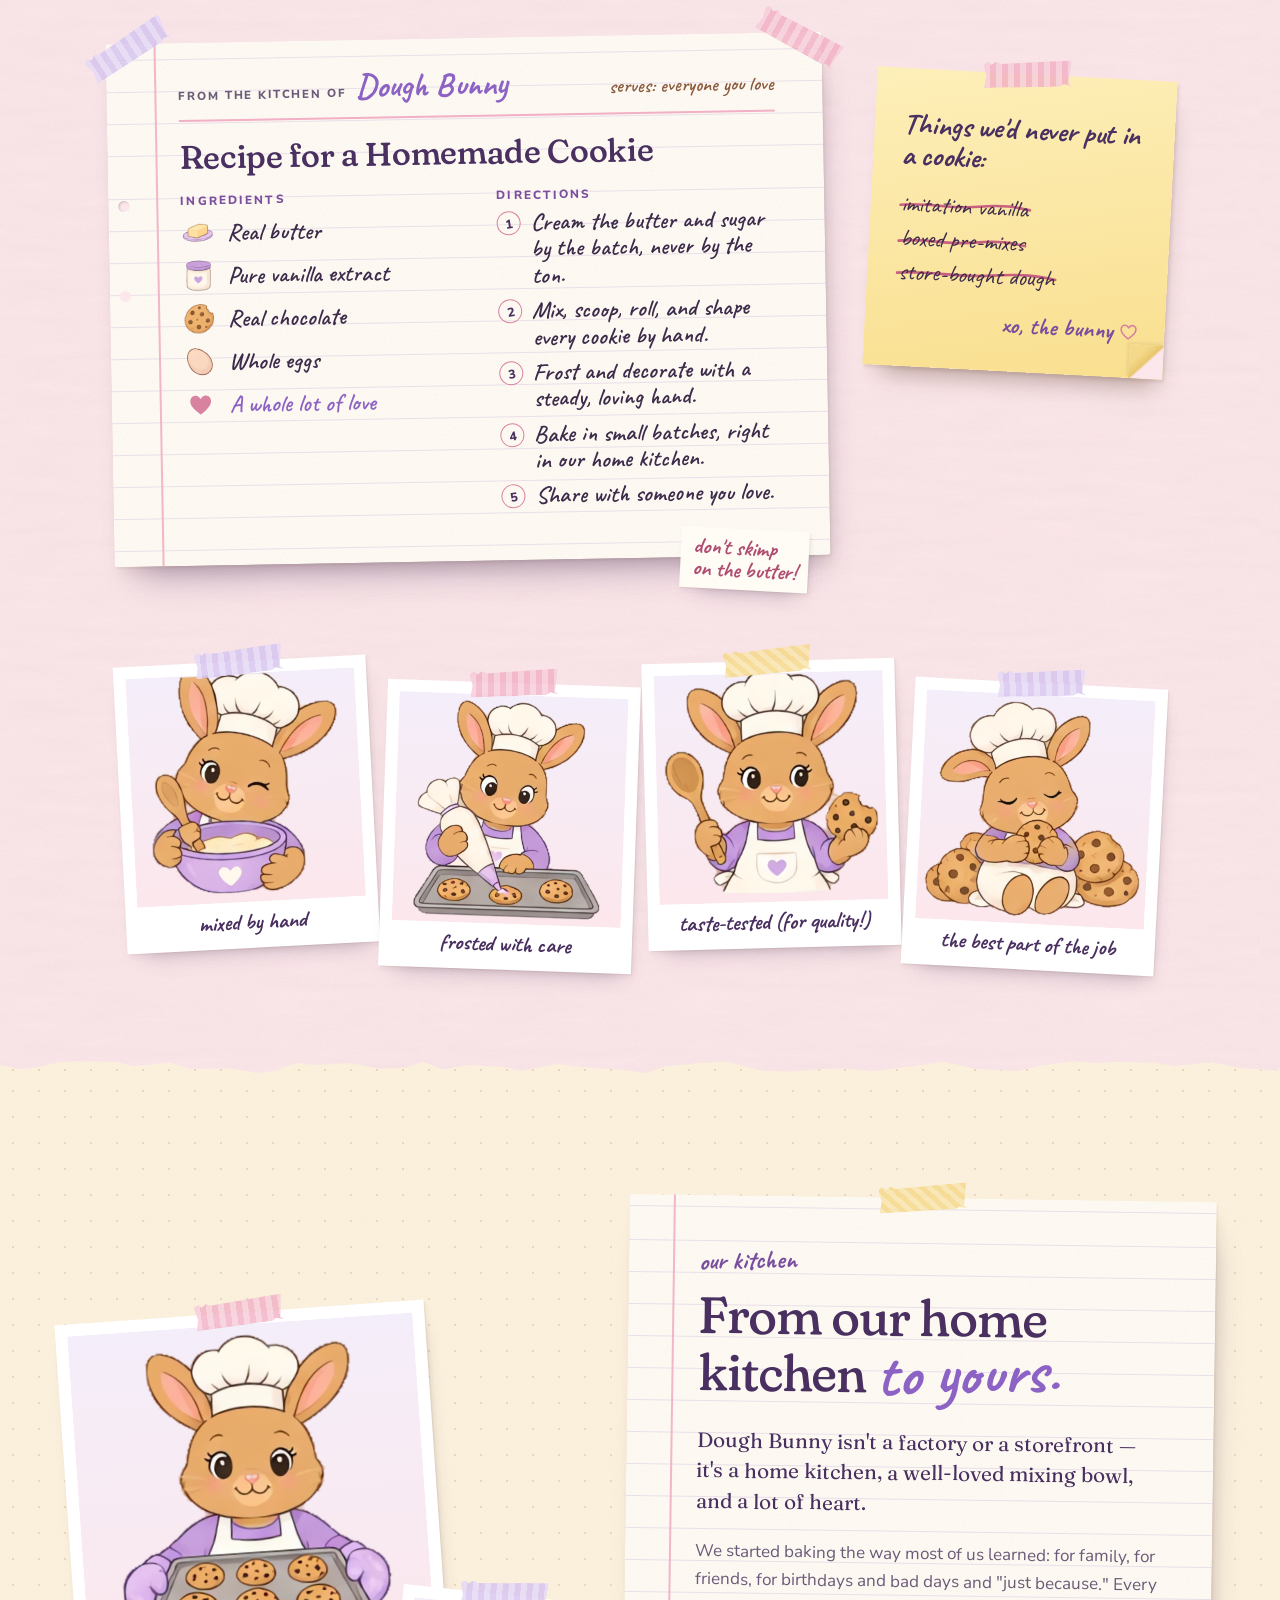
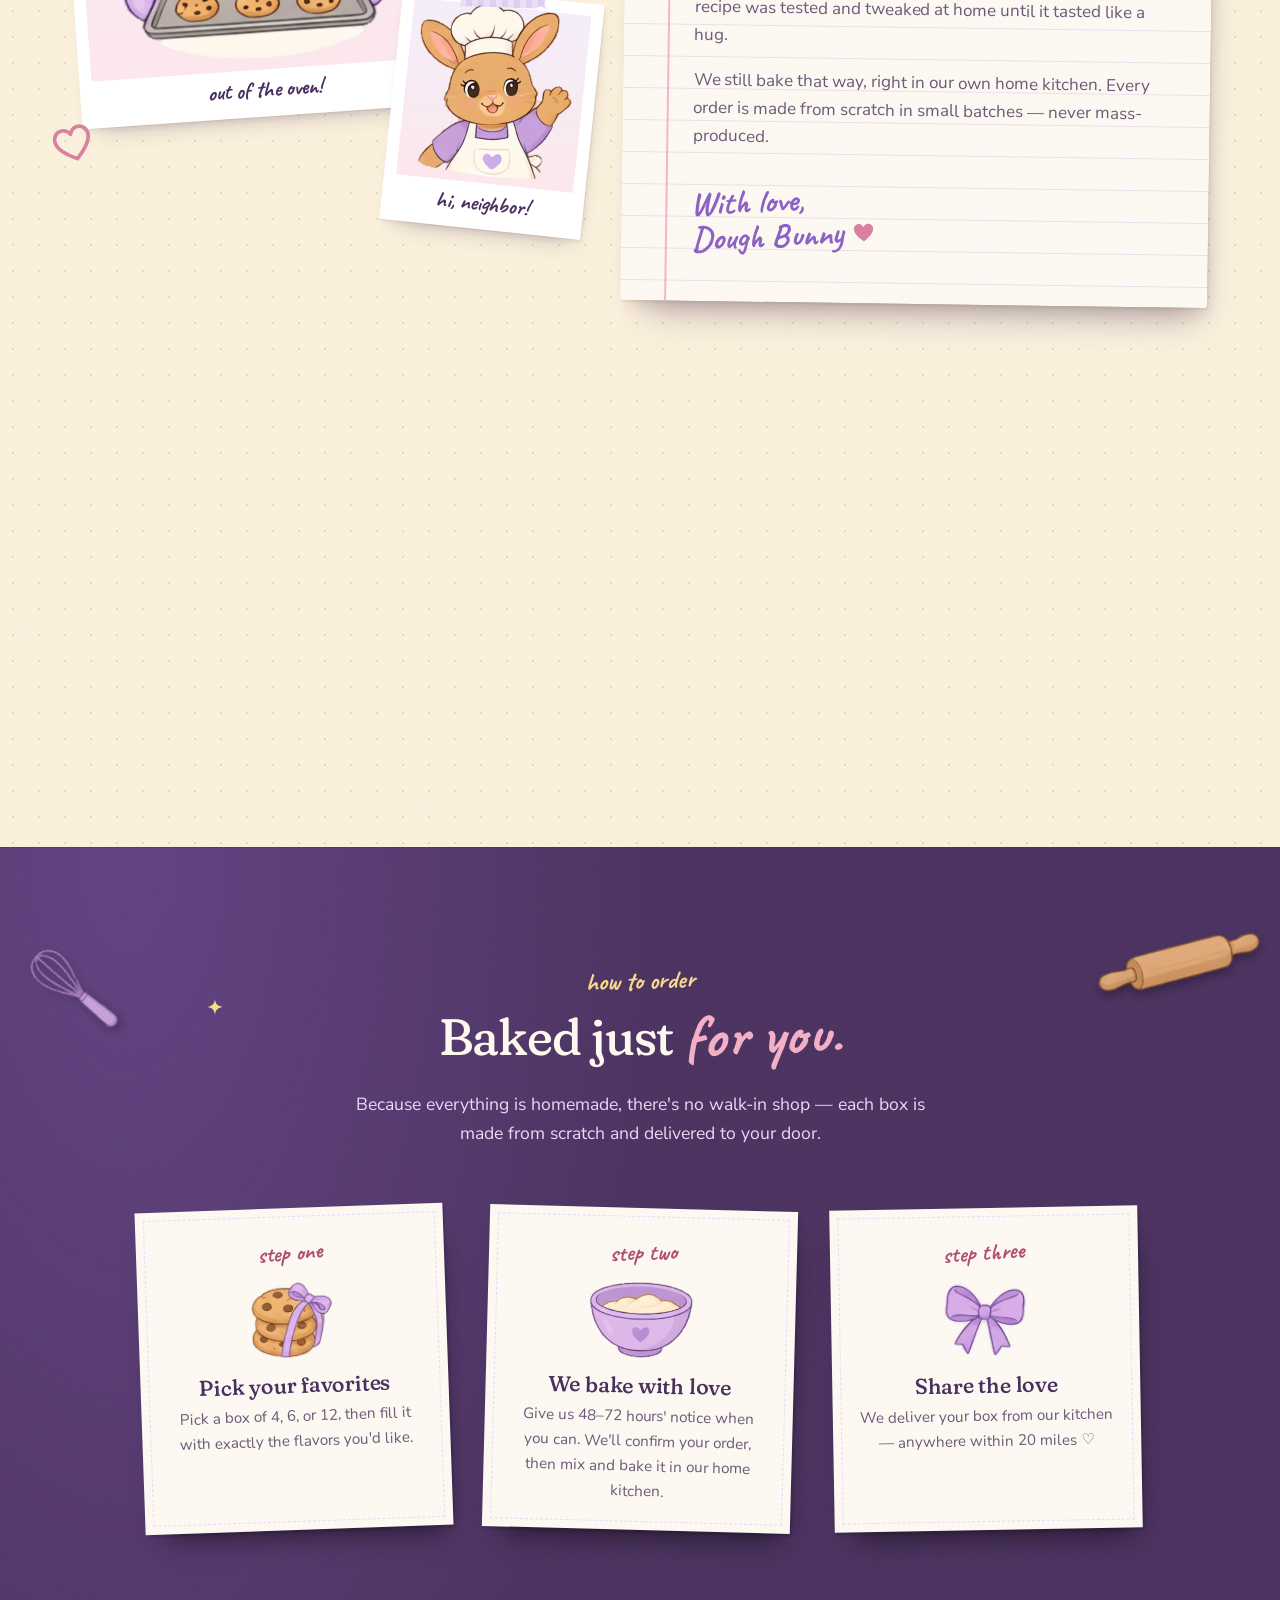
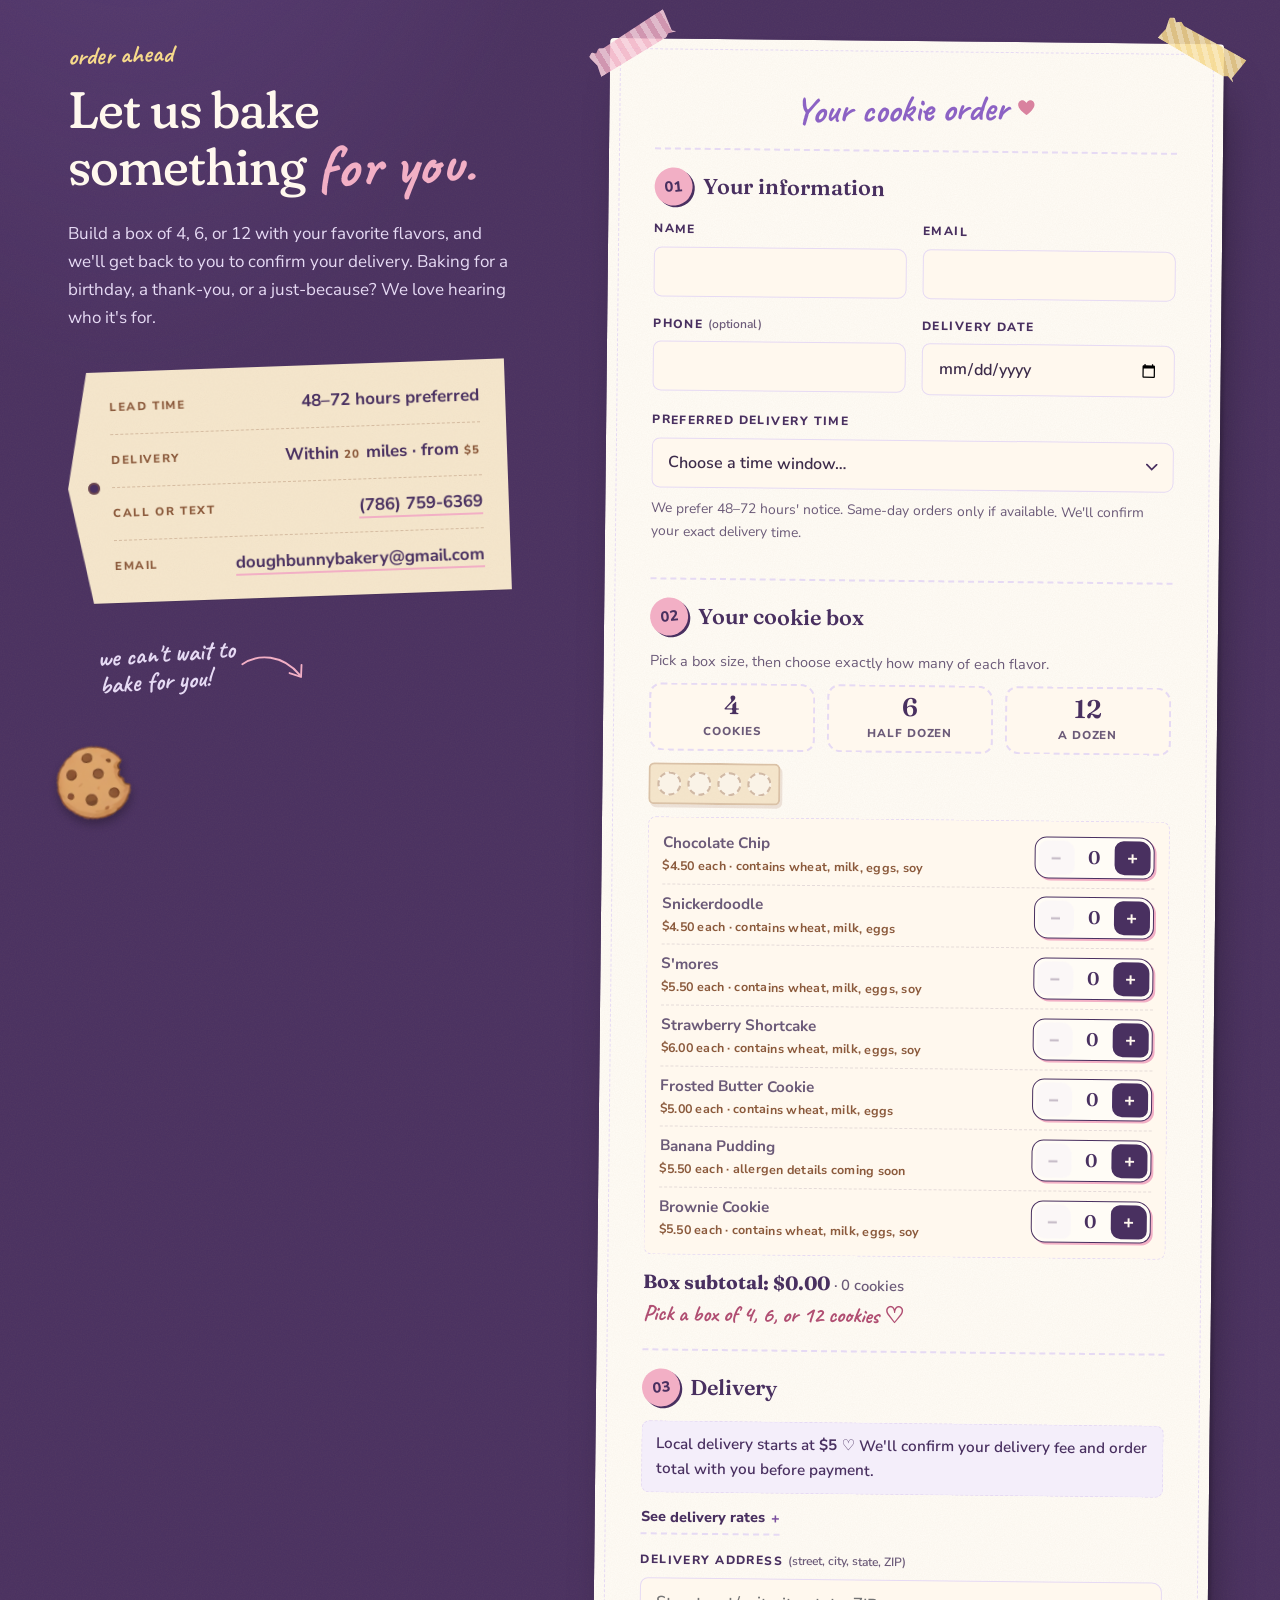
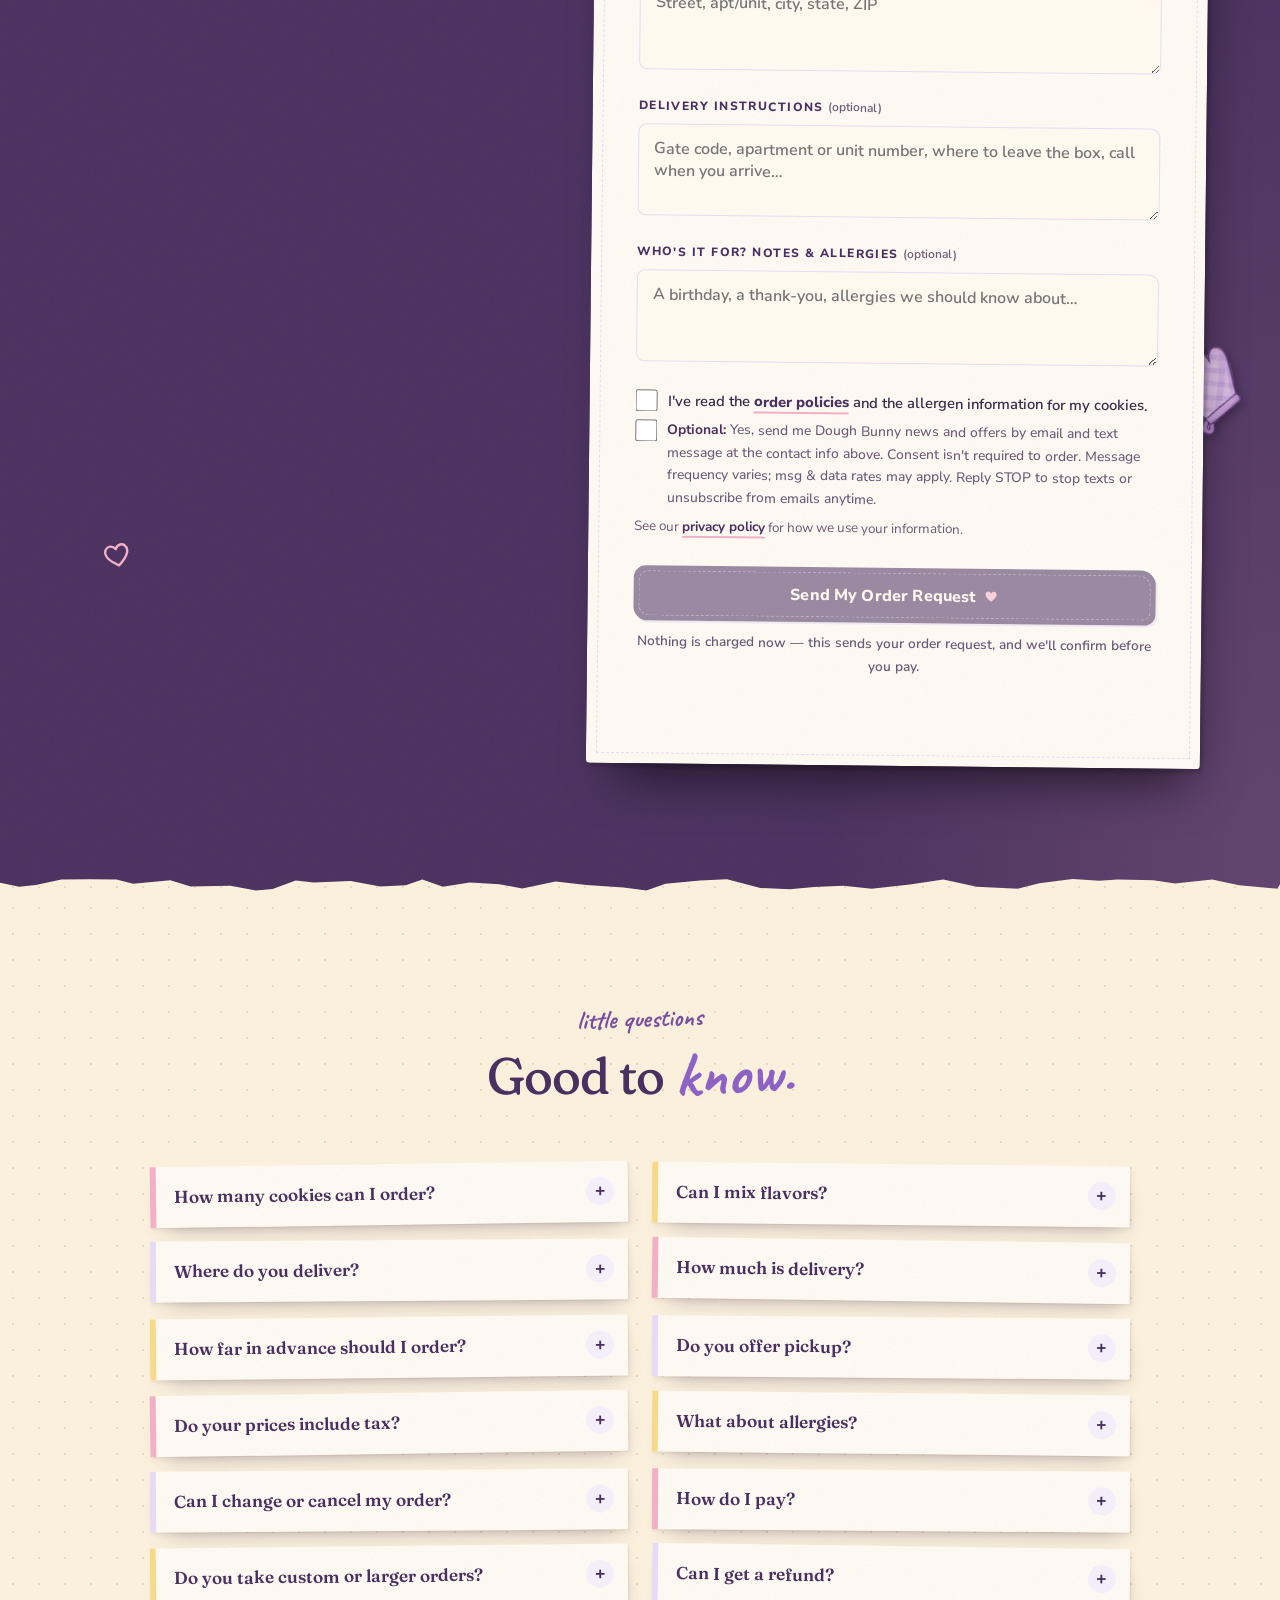
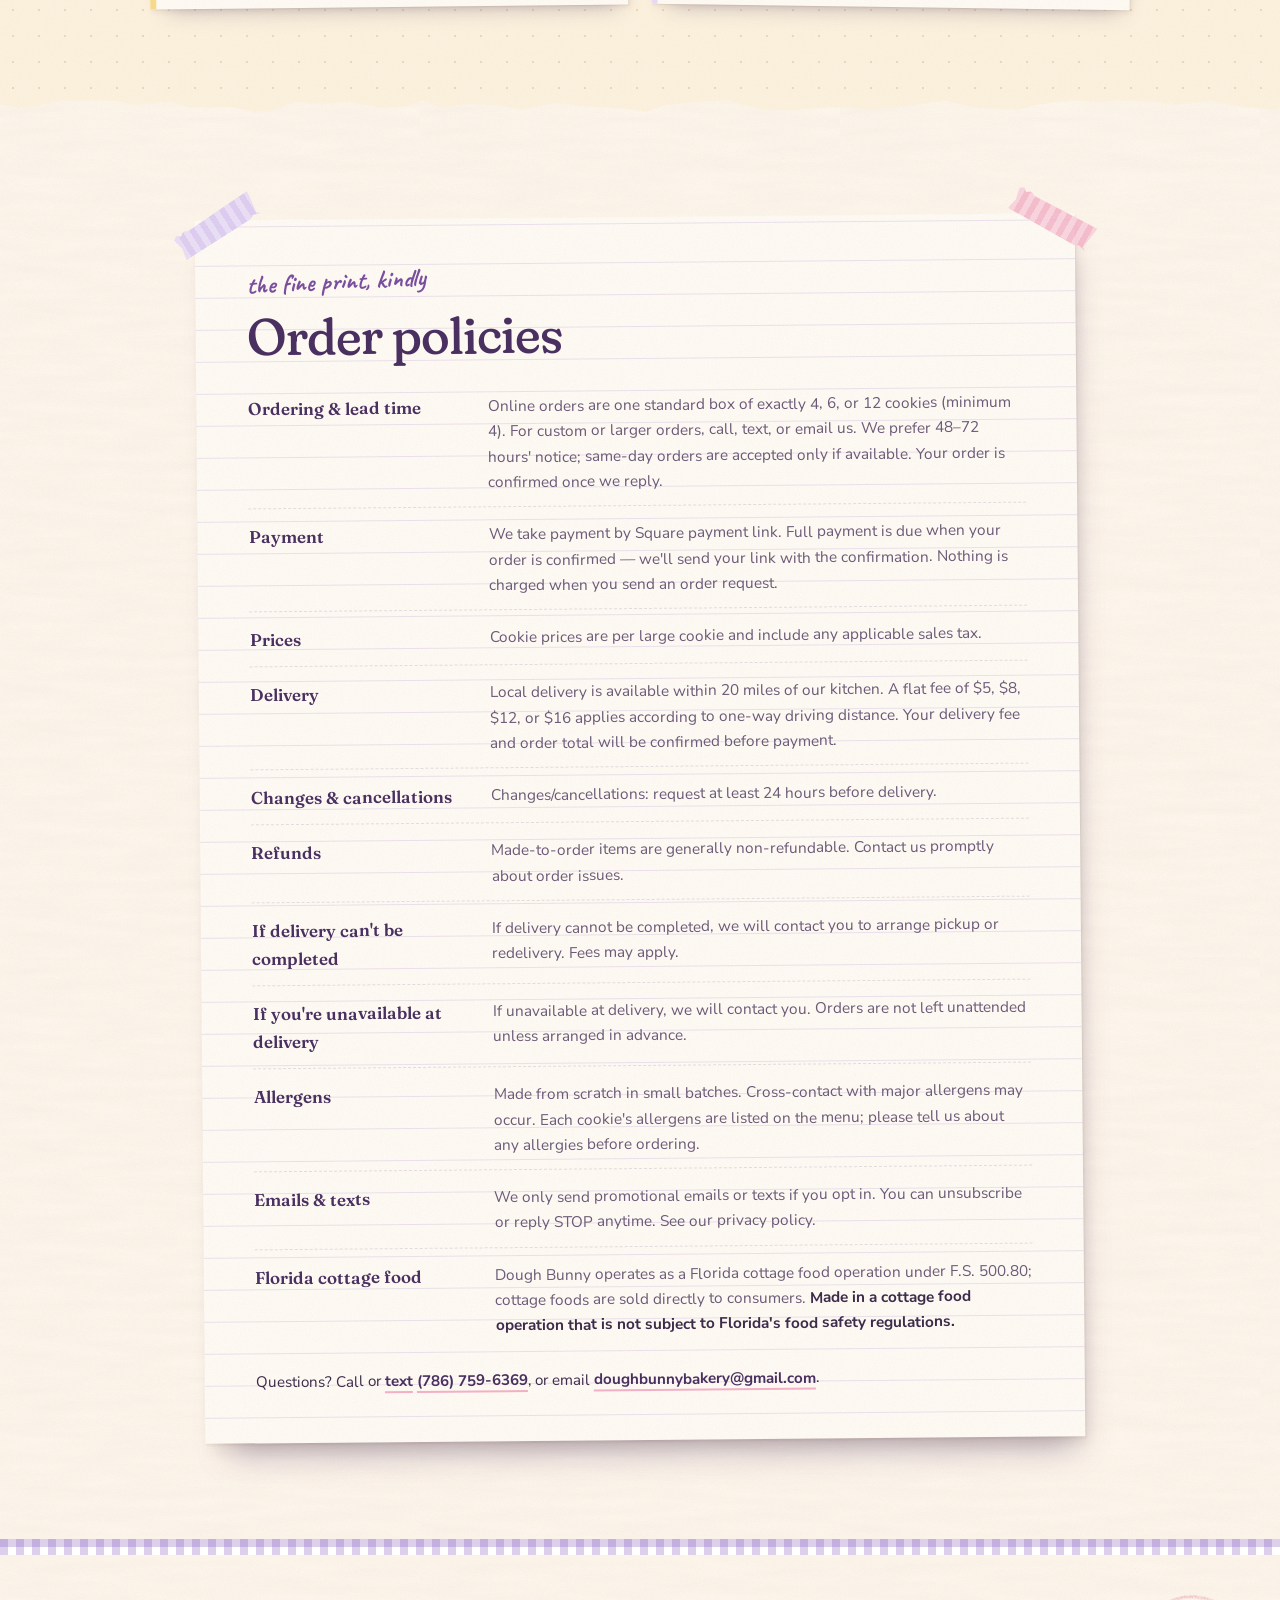
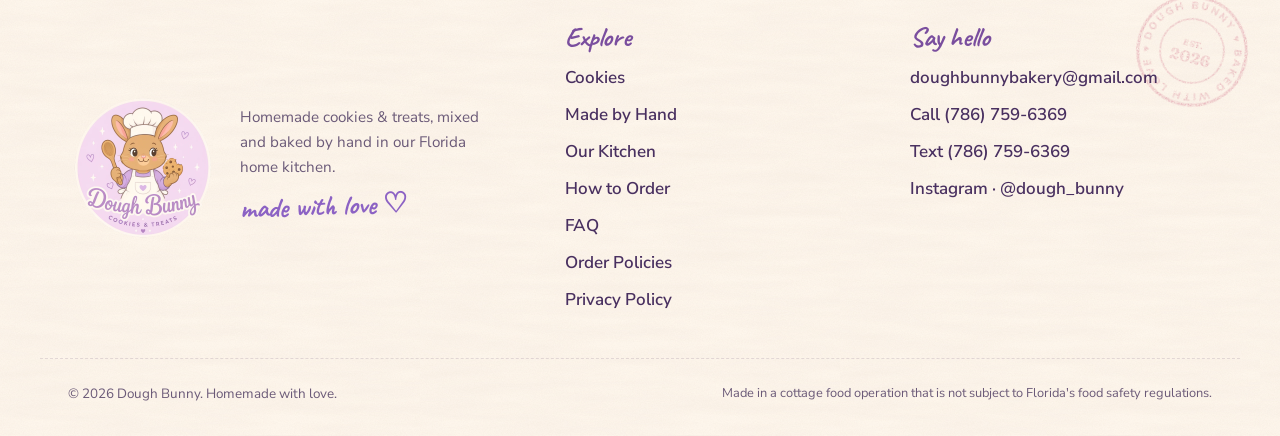
==== commit eac8cabc: "Switch delivery to flat rates confirmed manually by the owner - Flat fee per order by one-way drivin" ====
--- a/index.html
+++ b/index.html
@@ -97,7 +97,7 @@
         <ul class="hero-promises">
           <li><svg aria-hidden="true"><use href="#d-check"/></svg>Boxes of <span data-db="box-sizes">4, 6, or 12</span> cookies</li>
           <li><svg aria-hidden="true"><use href="#d-check"/></svg>Mix &amp; match any flavors</li>
-          <li><svg aria-hidden="true"><use href="#d-check"/></svg>Local delivery within <span data-db="max-miles">20</span> miles</li>
+          <li><svg aria-hidden="true"><use href="#d-check"/></svg>Local delivery within <span data-db="max-miles">20</span> miles ♡</li>
         </ul>
       </div>
     </div>
@@ -143,7 +143,7 @@
       <li class="why-item reveal" style="--tilt:-1deg"><img src="assets/graphics/web/baking-tools/whisk.webp" alt="" loading="lazy" width="234" height="360"><strong>Small batches</strong><span>by the tray, never by the ton</span></li>
       <li class="why-item reveal" style="--tilt:2deg"><img src="assets/graphics/web/ingredients/butter-dish.webp" alt="" loading="lazy" width="360" height="239"><strong>Real butter &amp; pure vanilla</strong><span>plus whole eggs &amp; real chocolate</span></li>
       <li class="why-item reveal" style="--tilt:-1.5deg"><img src="assets/graphics/web/ingredients/cookie-stack-ribbon.webp" alt="" loading="lazy" width="360" height="334"><strong>Mix &amp; match boxes</strong><span><span data-db="box-sizes">4, 6, or 12</span> — any flavors you like</span></li>
-      <li class="why-item reveal" style="--tilt:1deg"><img src="assets/graphics/web/decorative/paw-print-a.webp" alt="" loading="lazy" width="217" height="220"><strong>Local delivery</strong><span>within <span data-db="max-miles">20</span> miles · <span data-db="per-mile">$1</span> per mile</span></li>
+      <li class="why-item reveal" style="--tilt:1deg"><img src="assets/graphics/web/decorative/paw-print-a.webp" alt="" loading="lazy" width="217" height="220"><strong>Local delivery</strong><span>within <span data-db="max-miles">20</span> miles ♡</span></li>
     </ul>
   </div>
 </section>
@@ -517,7 +517,7 @@
         <span class="step-num">step three</span>
         <img src="assets/graphics/web/decorative/ribbon-bow.webp" alt="" loading="lazy" width="388" height="356">
         <h3>Share the love</h3>
-        <p>We deliver your box from our kitchen — anywhere within <span data-db="max-miles">20</span> miles, for <span data-db="per-mile">$1</span> per mile.</p>
+        <p>We deliver your box from our kitchen — anywhere within <span data-db="max-miles">20</span> miles ♡</p>
       </li>
     </ol>
 
@@ -529,7 +529,7 @@
         <div class="kraft-tag" style="--tilt:-2deg">
           <ul class="order-details">
             <li><span>Lead time</span><strong>48–72 hours preferred</strong></li>
-            <li><span>Delivery</span><strong>Within <span data-db="max-miles">20</span> miles · <span data-db="per-mile">$1</span> per mile</strong></li>
+            <li><span>Delivery</span><strong>Within <span data-db="max-miles">20</span> miles · from <span data-db="delivery-from">$5</span></strong></li>
             <li><span>Call or text</span><strong><a href="tel:+17867596369">(786) 759-6369</a></strong></li>
             <li><span>Email</span><strong><a href="mailto:doughbunnybakery@gmail.com">doughbunnybakery@gmail.com</a></strong></li>
           </ul>
@@ -579,9 +579,19 @@
 
         <fieldset class="form-stage delivery-fields" id="deliveryFields">
           <legend class="stage-title"><span class="stage-num">03</span> Delivery</legend>
-          <p class="delivery-terms">Local delivery within <strong><span data-db="max-miles">20</span> miles</strong> (driving distance) · <strong><span data-db="per-mile">$1</span> per mile</strong></p>
-          <label class="field"><span>Delivery address</span><textarea name="address" id="deliveryAddress" rows="2" autocomplete="street-address" required aria-describedby="deliveryDistance" placeholder="Street, apt/unit, city, ZIP"></textarea></label>
-          <p class="delivery-distance" id="deliveryDistance" aria-live="polite"></p>
+          <p class="delivery-terms" id="deliveryTerms">Local delivery starts at <strong><span data-db="delivery-from">$5</span></strong> ♡ We'll confirm your delivery fee and order total with you before payment.</p>
+          <details class="delivery-rates">
+            <summary>See delivery rates</summary>
+            <ul class="rate-list" data-delivery-rates>
+              <li><span>0–5 miles</span><strong>$5</strong></li>
+              <li><span>Over 5–10 miles</span><strong>$8</strong></li>
+              <li><span>Over 10–15 miles</span><strong>$12</strong></li>
+              <li><span>Over 15–20 miles</span><strong>$16</strong></li>
+            </ul>
+            <p>Delivery distance is based on driving distance from our kitchen. Your exact fee will be confirmed with your order.</p>
+            <p>Farther than <span data-db="max-miles">20</span> miles is outside our standard delivery area — we'll let you know whether we can deliver to your address before you pay.</p>
+          </details>
+          <label class="field"><span>Delivery address <em>(street, city, state, ZIP)</em></span><textarea name="address" id="deliveryAddress" rows="2" autocomplete="street-address" required aria-describedby="deliveryTerms" placeholder="Street, apt/unit, city, state, ZIP"></textarea></label>
           <label class="field"><span>Delivery instructions <em>(optional)</em></span><textarea name="instructions" id="deliveryInstructions" rows="2" maxlength="300" placeholder="Gate code, apartment or unit number, where to leave the box, call when you arrive…"></textarea></label>
           <label class="field"><span>Who's it for? Notes &amp; allergies <em>(optional)</em></span><textarea name="message" rows="2" placeholder="A birthday, a thank-you, allergies we should know about…"></textarea></label>
           <div class="order-totals" id="orderTotals"></div>
@@ -590,7 +600,8 @@
           <p class="privacy-note">See our <a href="privacy.html">privacy policy</a> for how we use your information.</p>
         </fieldset>
 
-        <button type="submit" class="btn btn-primary btn-block" id="orderSubmit" disabled>Send My Cookie Order <svg aria-hidden="true"><use href="#d-heart-fill"/></svg></button>
+        <button type="submit" class="btn btn-primary btn-block" id="orderSubmit" disabled>Send My Order Request <svg aria-hidden="true"><use href="#d-heart-fill"/></svg></button>
+        <p class="submit-note">Nothing is charged now — this sends your order request, and we'll confirm before you pay.</p>
         <p class="form-note" id="formNote" role="status"></p>
       </form>
 
@@ -637,7 +648,7 @@
       </details>
       <details class="faq-item reveal" style="--tilt:.8deg">
         <summary>How much is delivery?</summary>
-        <p><span data-db="per-mile">$1</span> per mile of driving distance from our kitchen, once per order. Your exact delivery fee shows up once your address can be calculated — otherwise we'll confirm it when we reply to your order.</p>
+        <p>Local delivery is available within <span data-db="max-miles">20</span> miles of our kitchen. Delivery costs <span data-db="delivery-range">$5–$16</span> depending on driving distance. We'll confirm your exact fee before payment.</p>
       </details>
       <details class="faq-item reveal" style="--tilt:-.6deg">
         <summary>How far in advance should I order?</summary>
@@ -686,7 +697,8 @@
       <dl class="policy-list">
         <div><dt>Ordering &amp; lead time</dt><dd>Online orders are one standard box of exactly <span data-db="box-sizes">4, 6, or 12</span> cookies (minimum 4). For custom or larger orders, call, text, or email us. We prefer 48–72 hours' notice; same-day orders are accepted only if available. Your order is confirmed once we reply.</dd></div>
         <div><dt>Payment</dt><dd>We take payment by Square payment link. Full payment is due when your order is confirmed — we'll send your link with the confirmation. Nothing is charged when you send an order request.</dd></div>
-        <div><dt>Prices &amp; delivery</dt><dd>Cookie prices are per large cookie and include any applicable sales tax. Local delivery is available within <span data-db="max-miles">20</span> miles of our kitchen (driving distance) for <span data-db="per-mile">$1</span> per mile, once per order.</dd></div>
+        <div><dt>Prices</dt><dd>Cookie prices are per large cookie and include any applicable sales tax.</dd></div>
+        <div><dt>Delivery</dt><dd>Local delivery is available within <span data-db="max-miles">20</span> miles of our kitchen. A flat fee of <span data-db="delivery-fees">$5, $8, $12, or $16</span> applies according to one-way driving distance. Your delivery fee and order total will be confirmed before payment.</dd></div>
         <div><dt>Changes &amp; cancellations</dt><dd>Changes/cancellations: request at least 24 hours before delivery.</dd></div>
         <div><dt>Refunds</dt><dd>Made-to-order items are generally non-refundable. Contact us promptly about order issues.</dd></div>
         <div><dt>If delivery can't be completed</dt><dd>If delivery cannot be completed, we will contact you to arrange pickup or redelivery. Fees may apply.</dd></div>
--- a/css/style.css
+++ b/css/style.css
@@ -845,9 +845,17 @@
 
 
 /* delivery + order total */
-.delivery-distance { font-size: .9rem; font-weight: 600; color: var(--muted); margin: -8px 0 14px; }
-.delivery-distance.is-ok { color: var(--lav-ink); }
-.delivery-distance.is-warn { color: #A83A5A; }
+/* delivery rates: a quiet, expandable list under the delivery note */
+.delivery-rates { margin: -4px 0 16px; font-size: .9rem; }
+.delivery-rates summary { display: inline-flex; align-items: center; gap: 6px; cursor: pointer; list-style: none; min-height: 32px; font-weight: 800; color: var(--plum); border-bottom: 2px dashed var(--lav-soft); }
+.delivery-rates summary::-webkit-details-marker { display: none; }
+.delivery-rates summary::after { content: '+'; font-weight: 800; color: var(--lav-ink); }
+.delivery-rates[open] summary::after { content: '−'; }
+.rate-list { display: grid; gap: 2px; max-width: 280px; margin: 10px 0 8px; }
+.rate-list li { display: flex; justify-content: space-between; gap: 12px; padding: 3px 0; border-bottom: 1px dotted rgba(168, 111, 76, .3); color: var(--ink); }
+.rate-list strong { color: var(--plum); font-variant-numeric: tabular-nums; }
+.delivery-rates p { margin: 6px 0 0; color: var(--muted); line-height: 1.5; }
+.submit-note { position: relative; z-index: 1; margin: 10px 0 0; text-align: center; font-size: .85rem; font-weight: 600; color: var(--muted); }
 .order-receipt-note { font-weight: 600 !important; color: var(--muted) !important; font-size: .88rem; }
 .delivery-fields[hidden] { display: none; }
 
@@ -861,6 +869,7 @@
 .field input[aria-invalid="true"] { border-color: #C0506E; }
 .order-totals .ot-total { margin-top: 4px; padding-top: 8px; border-top: 1.5px dashed rgba(168, 111, 76, .35); font-family: var(--font-display); font-size: 1.2rem; color: var(--plum); }
 .order-totals p { margin: 6px 0 0; font-family: var(--font-hand); font-size: 1.2rem; font-weight: 700; color: var(--cookie-ink); line-height: 1.1; }
+.order-totals p + p { margin-top: 4px; font-family: inherit; font-size: .82rem; font-weight: 600; color: var(--muted); line-height: 1.4; }
 .box-panel-totals strong small { font-family: var(--font-body); font-size: .72rem; font-weight: 700; color: var(--muted); }
 
 /* box sizes: 4 / 6 / 12 tracker + prices */
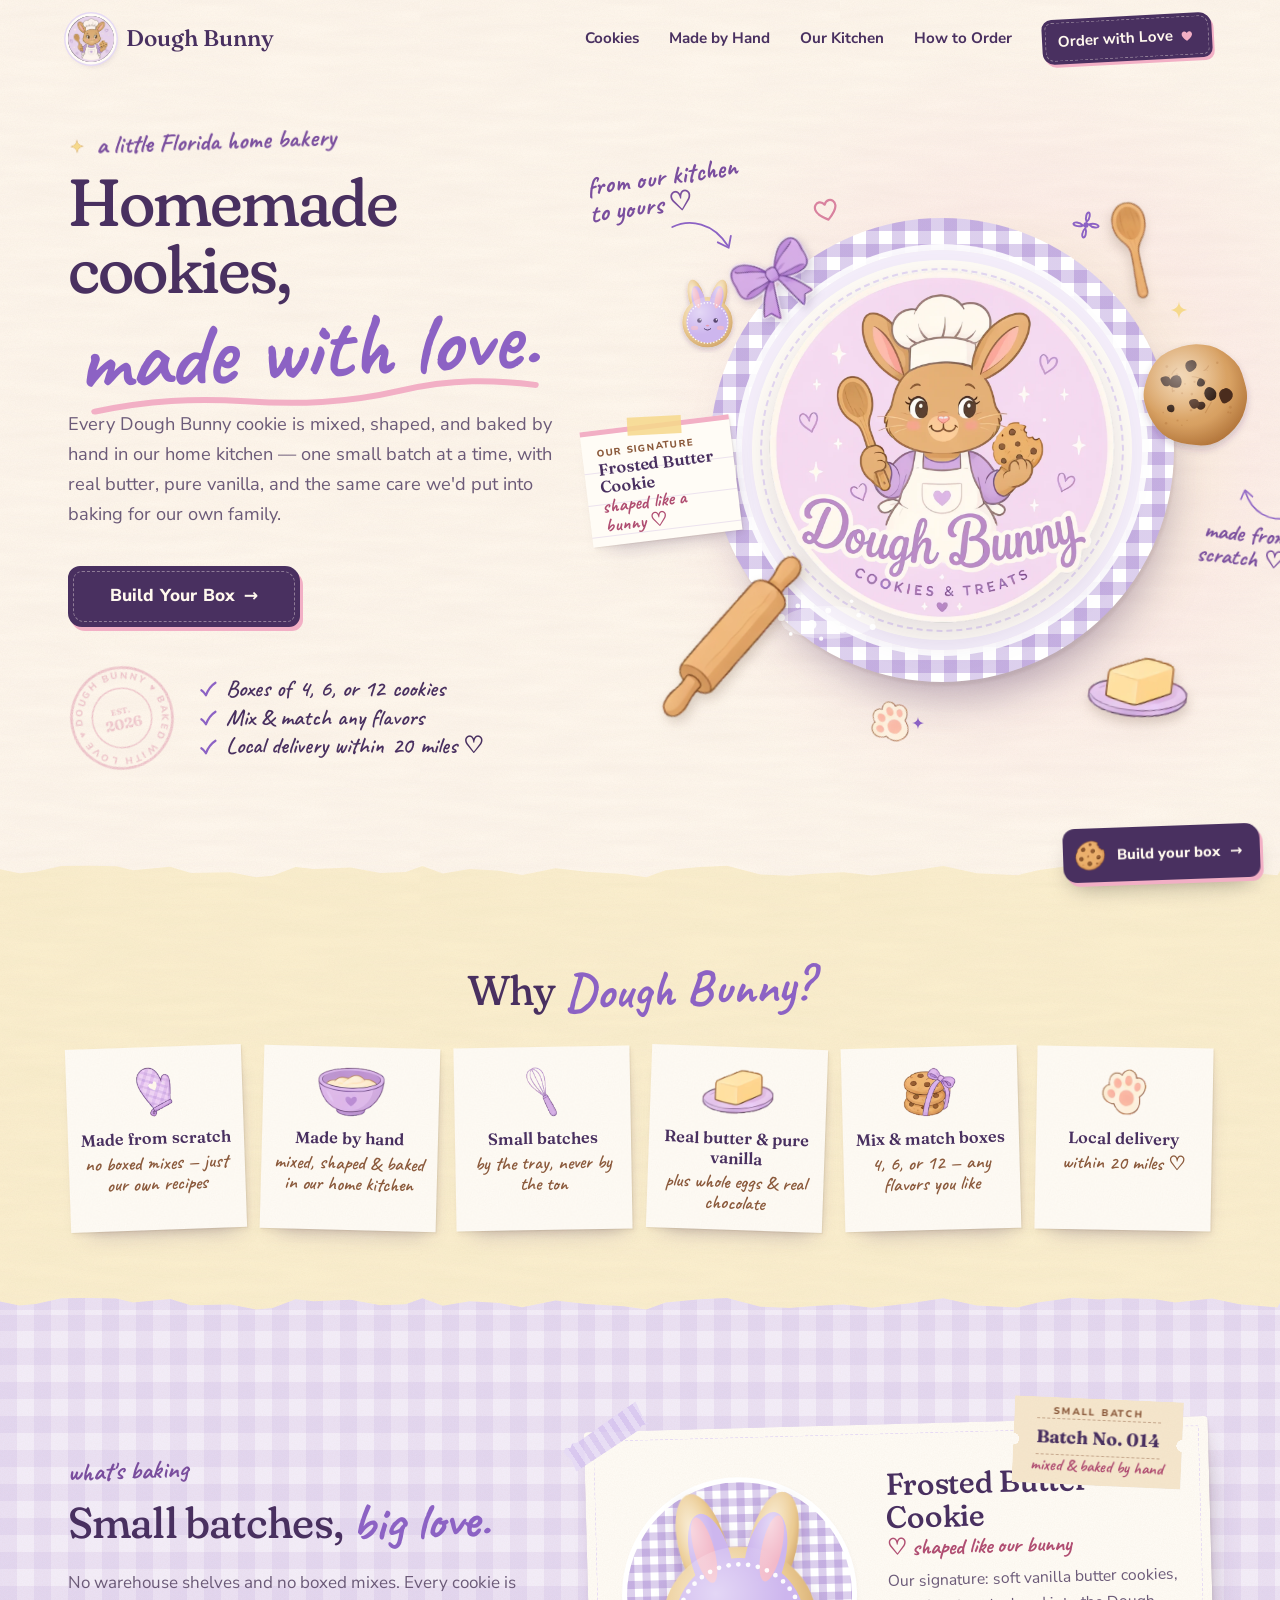
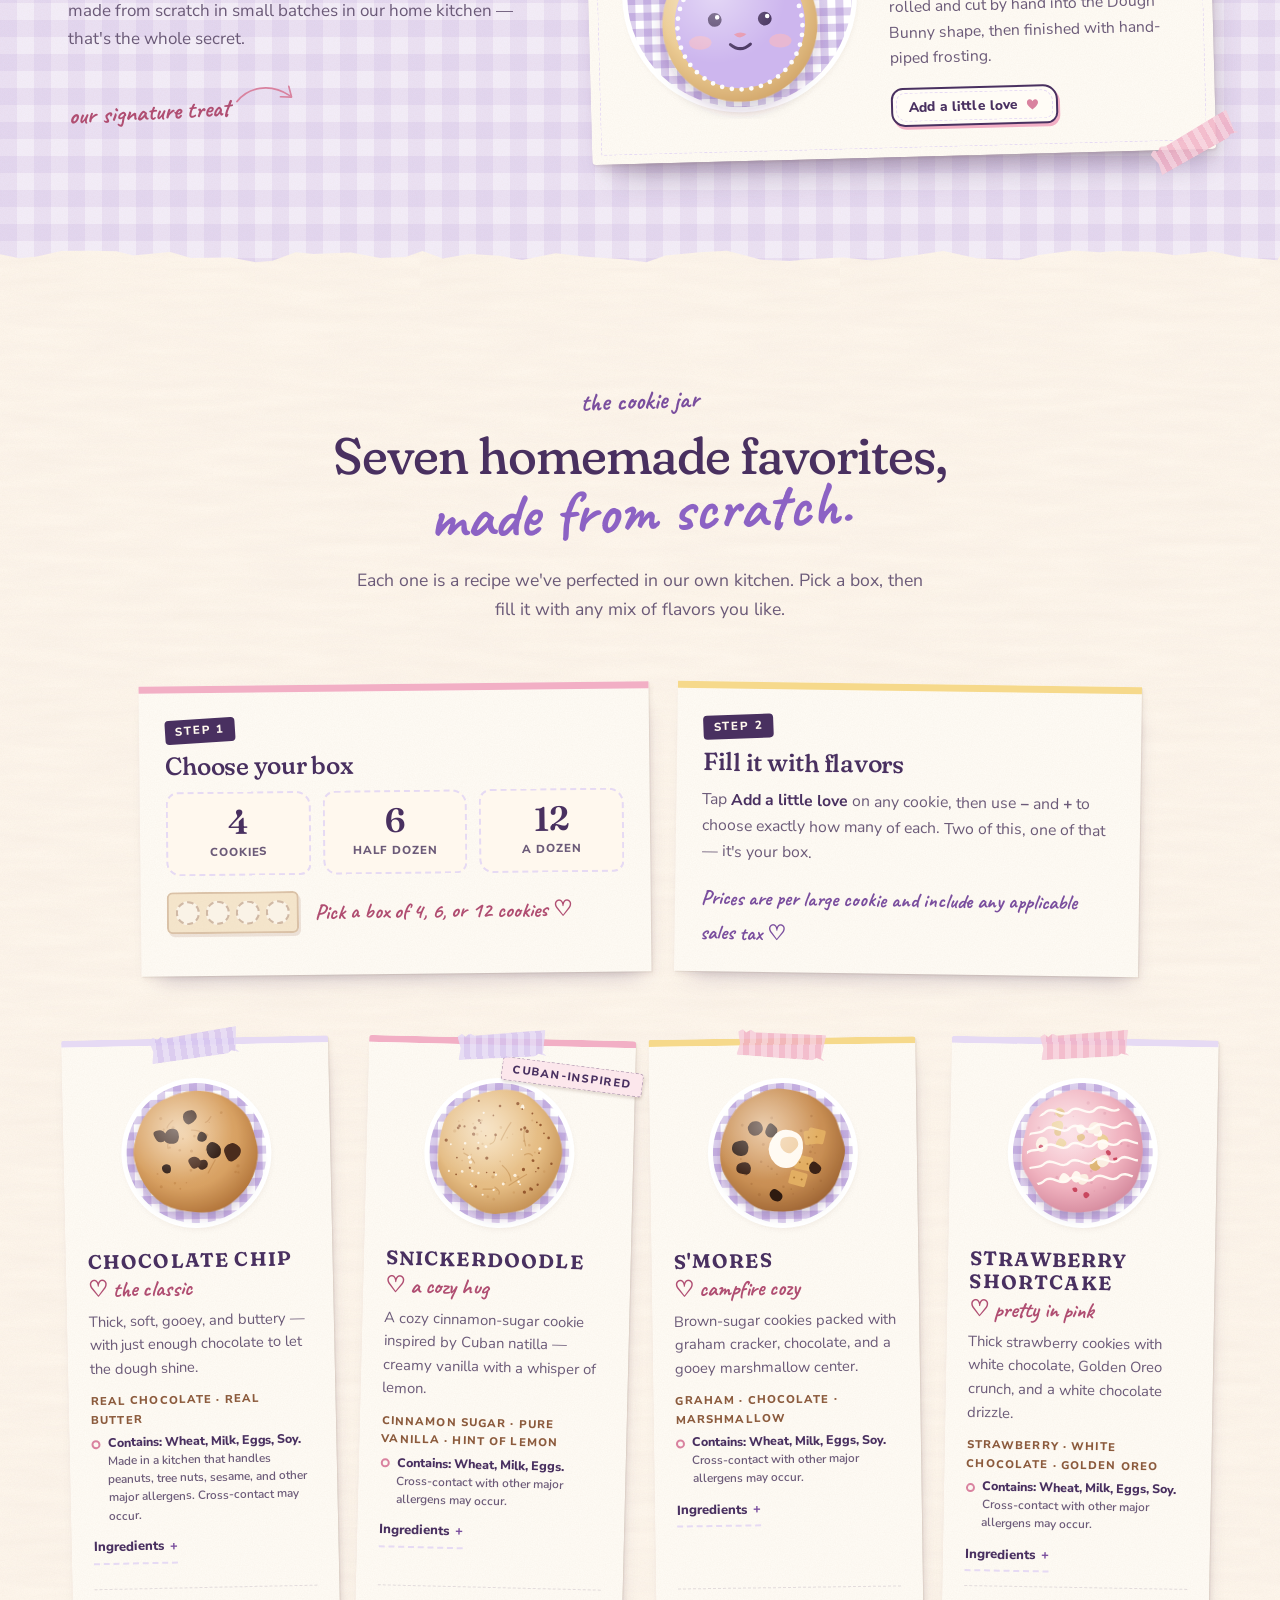
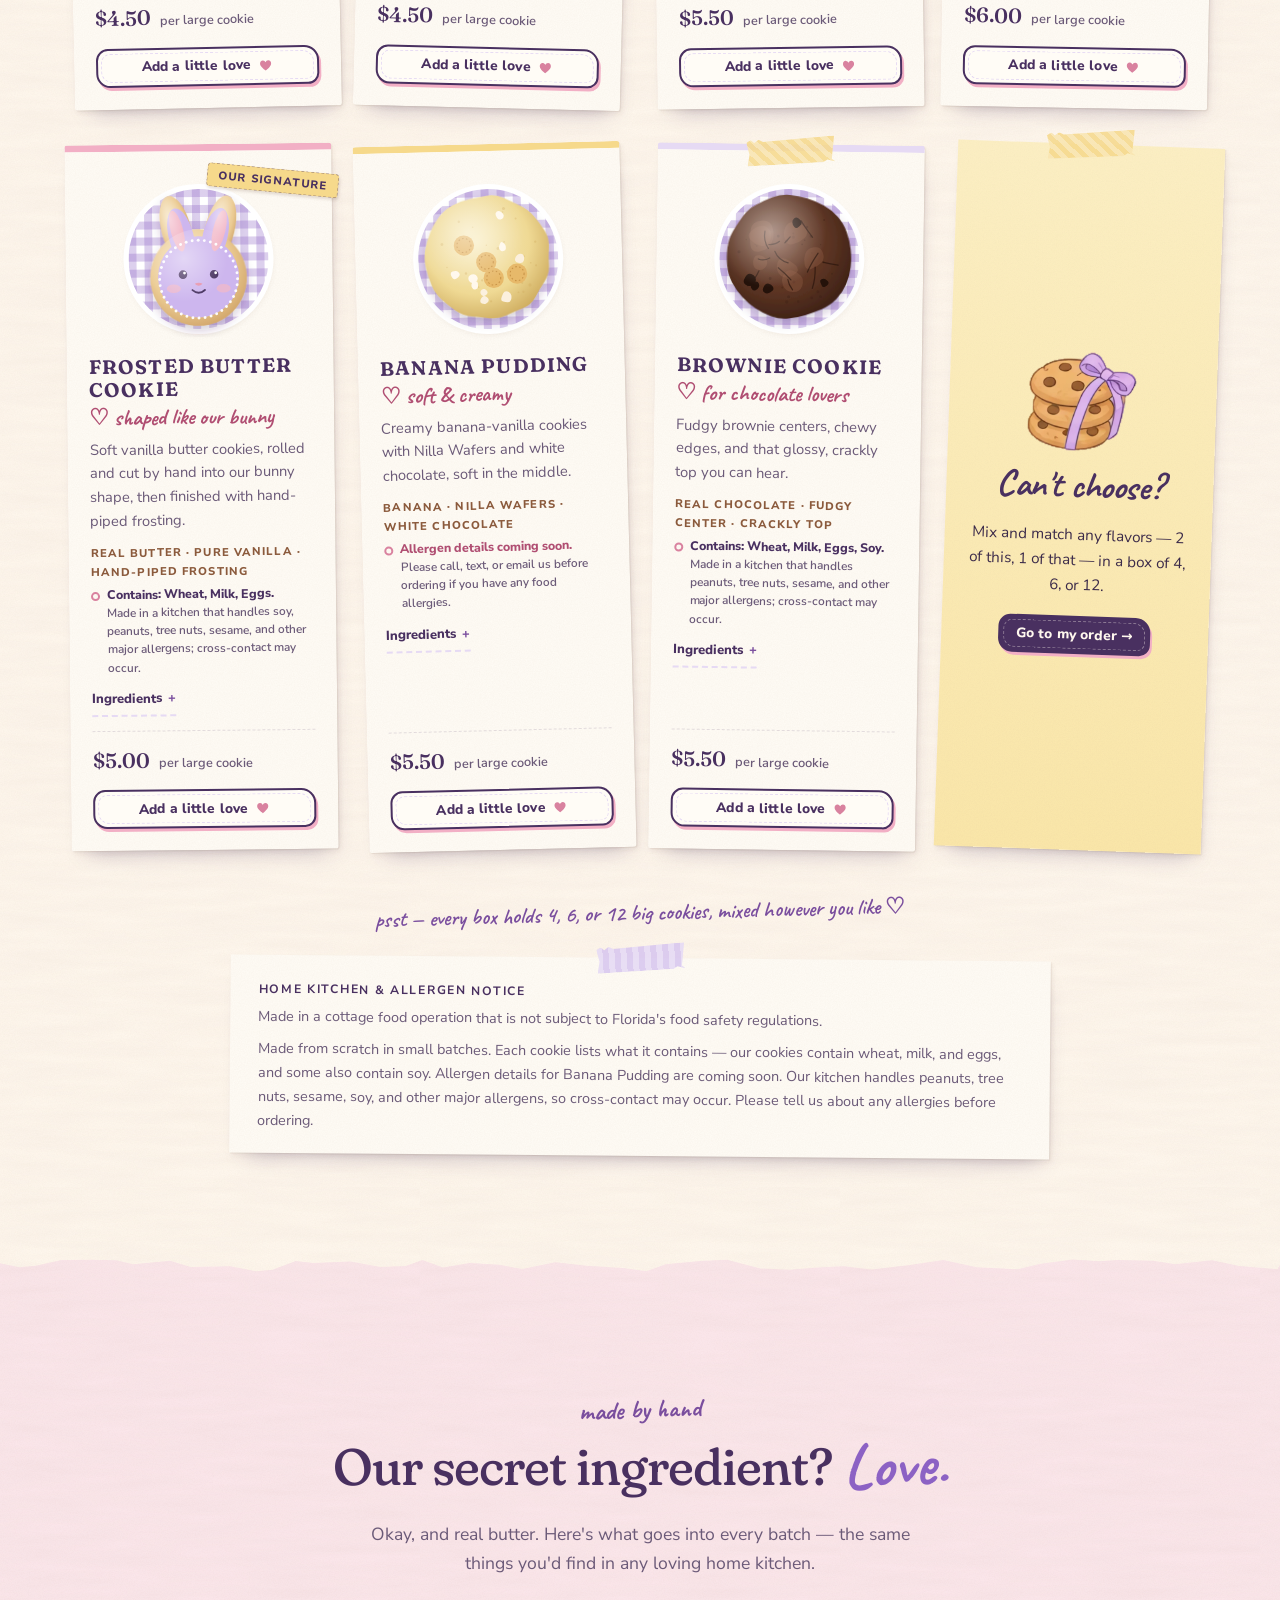
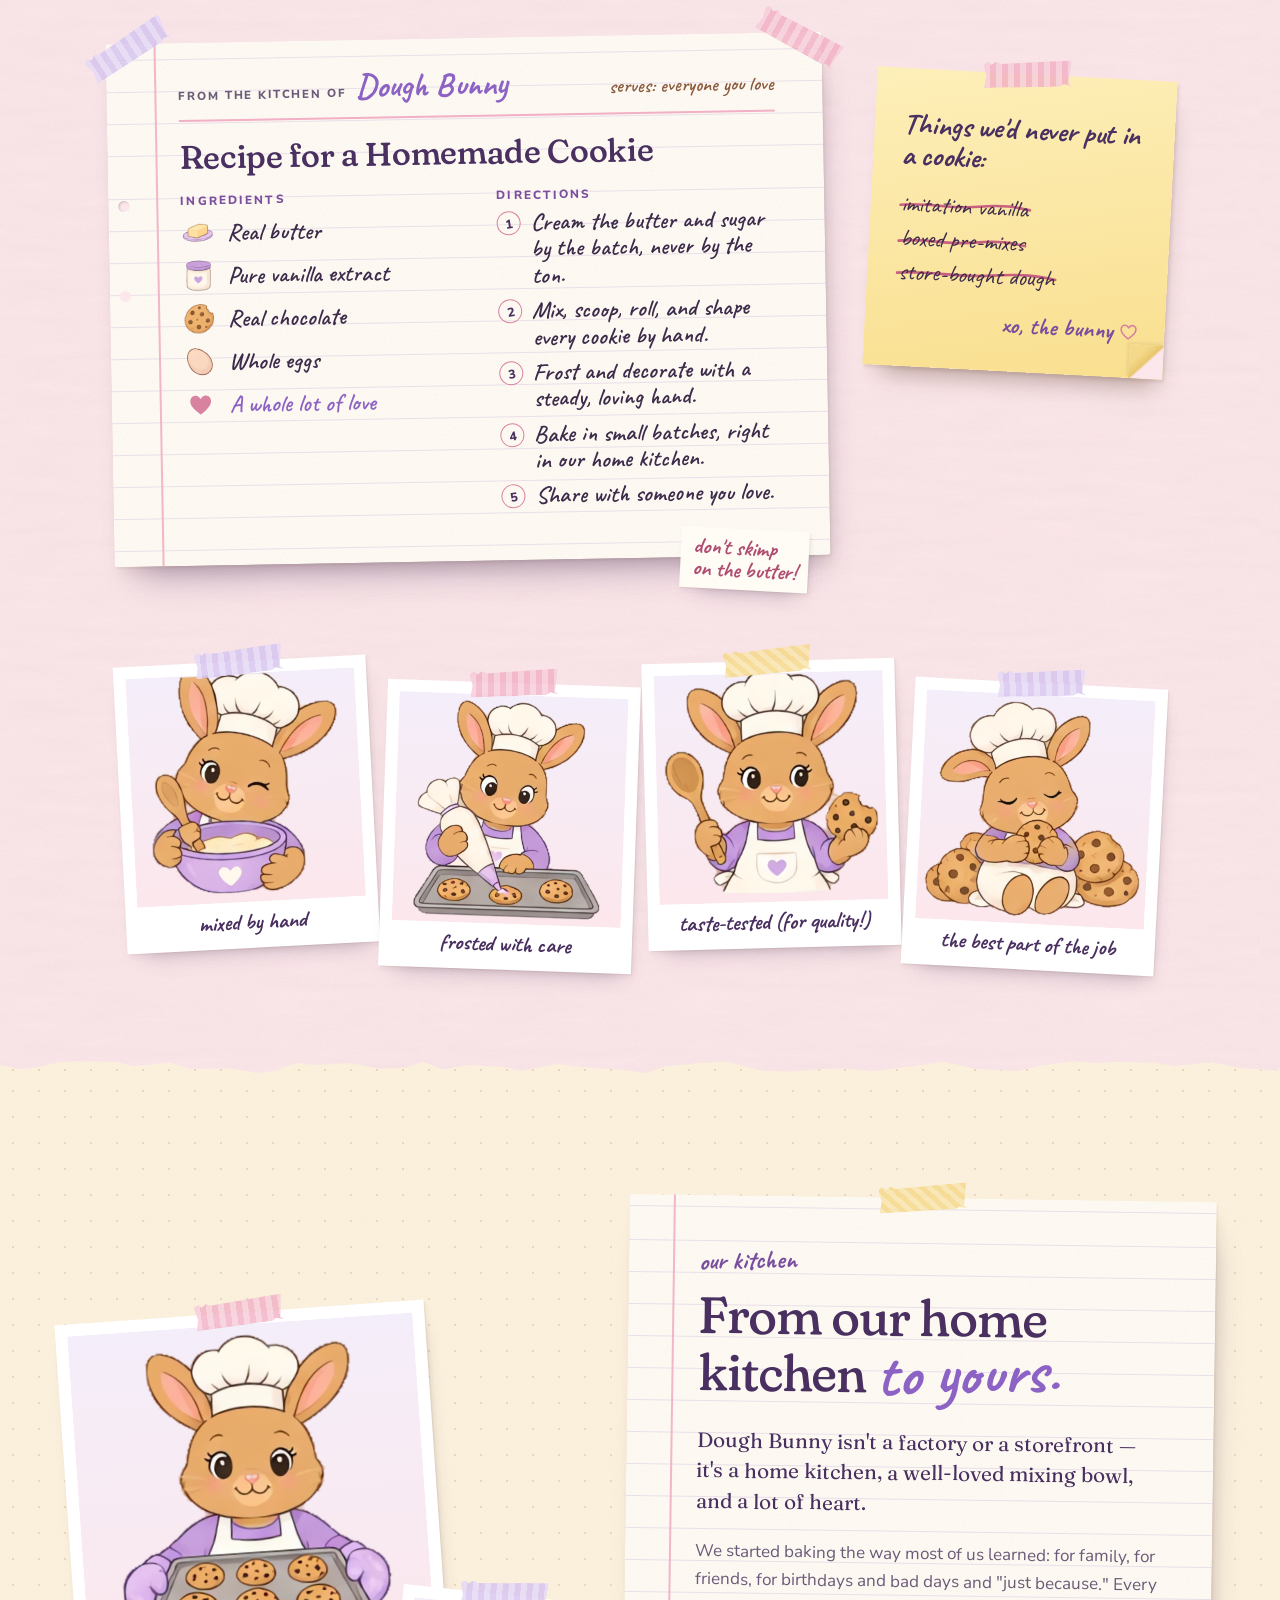
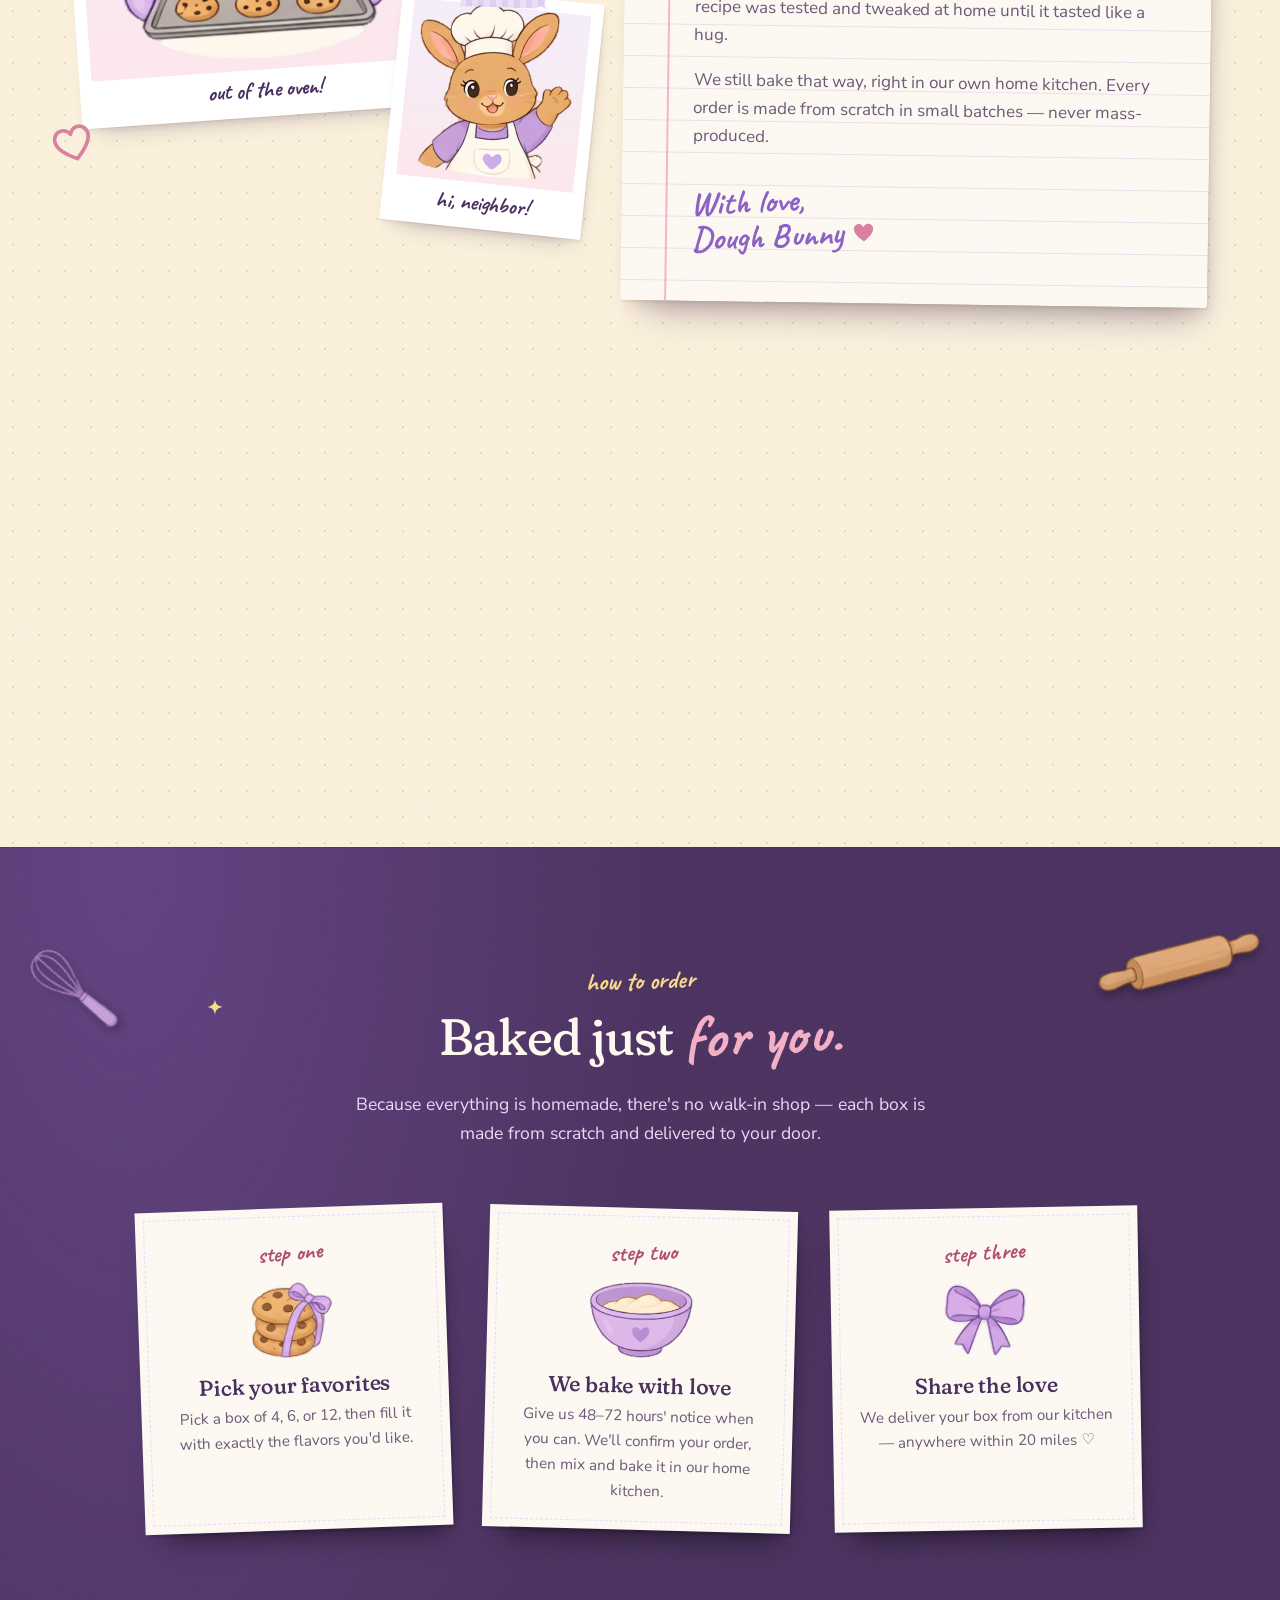
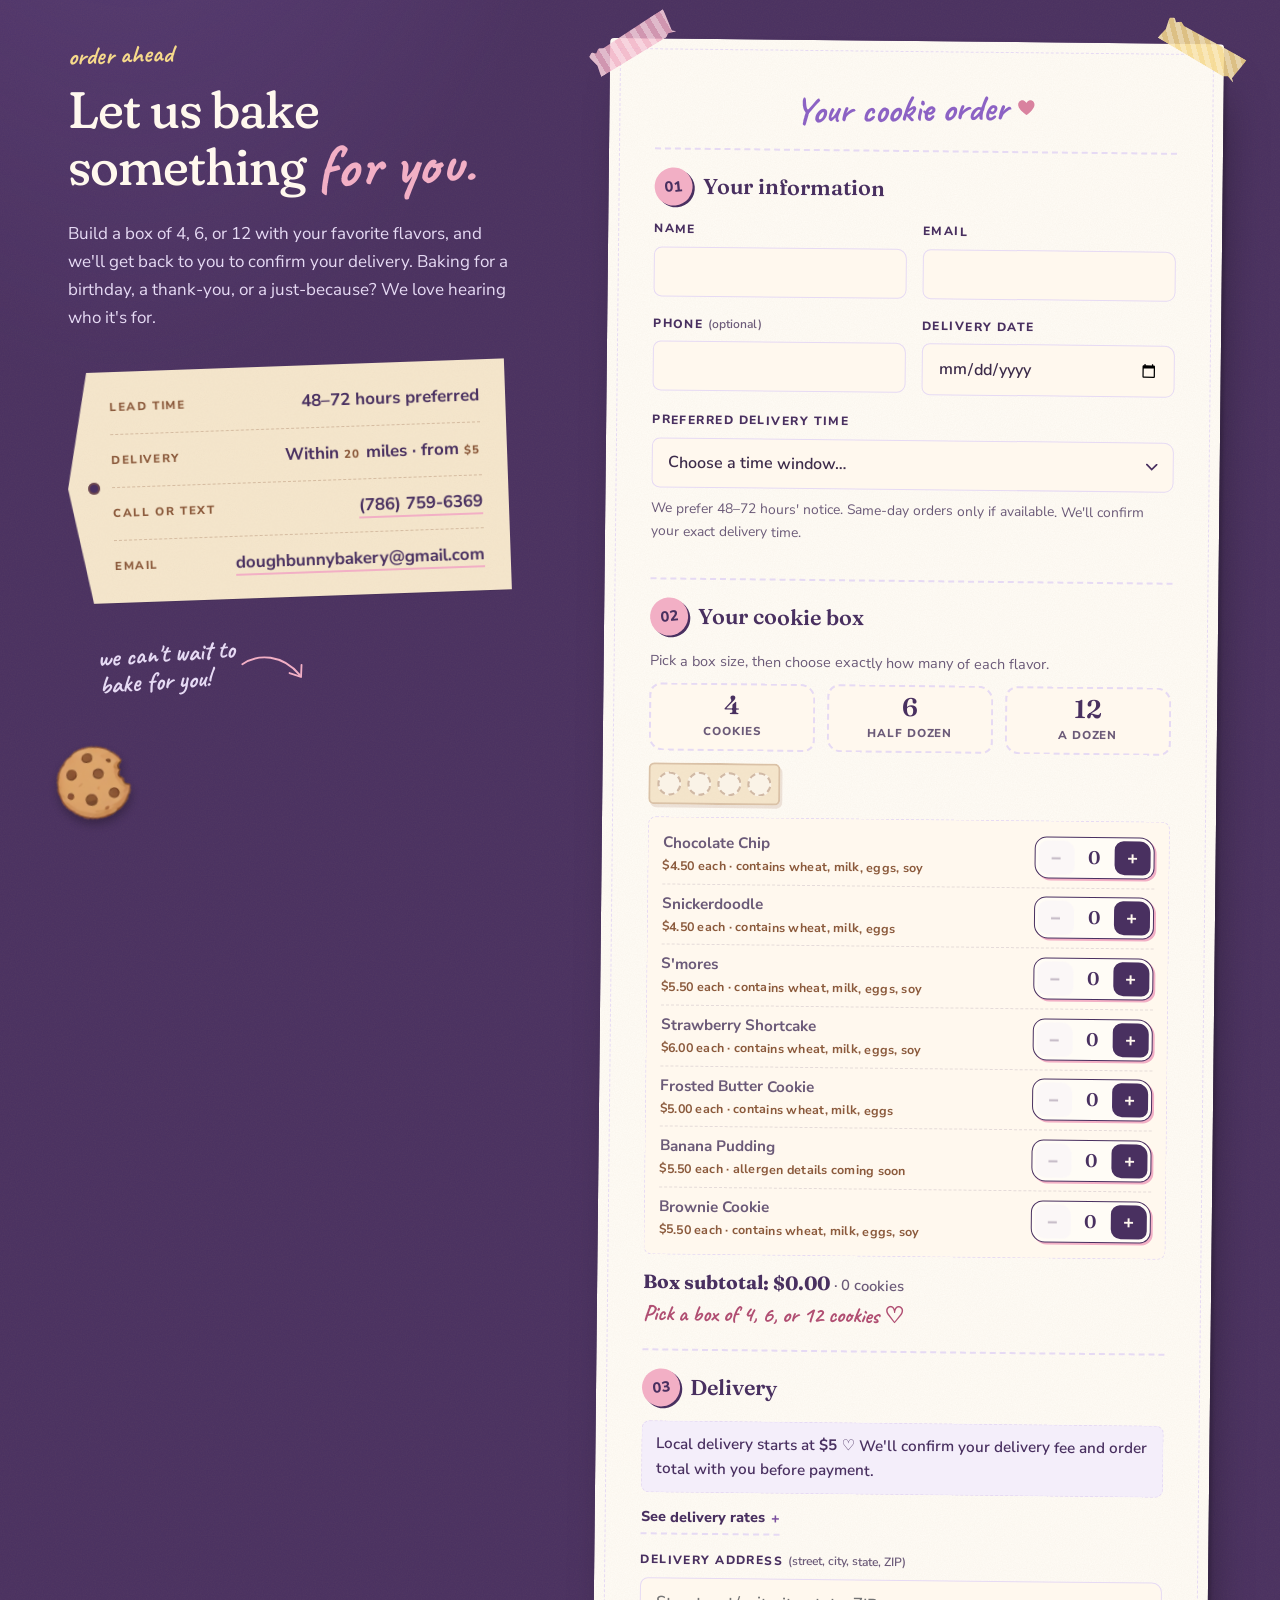
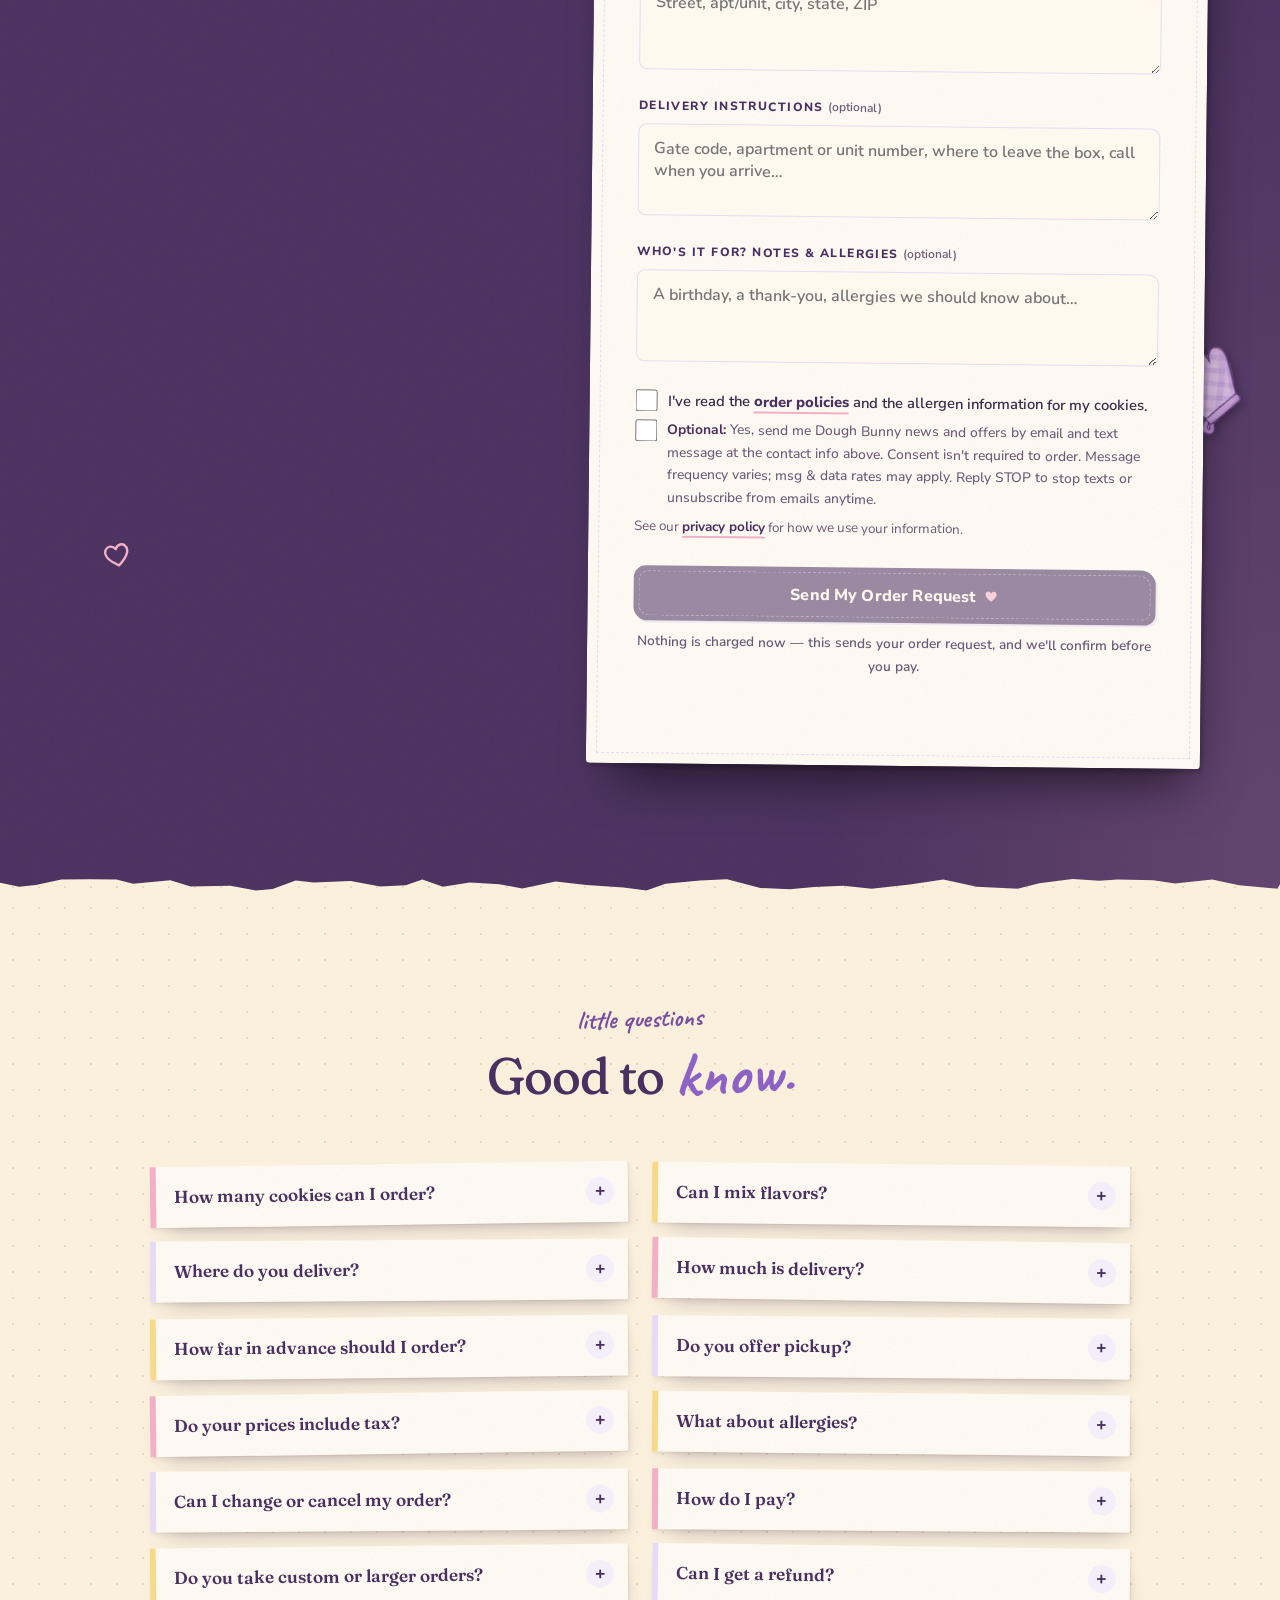
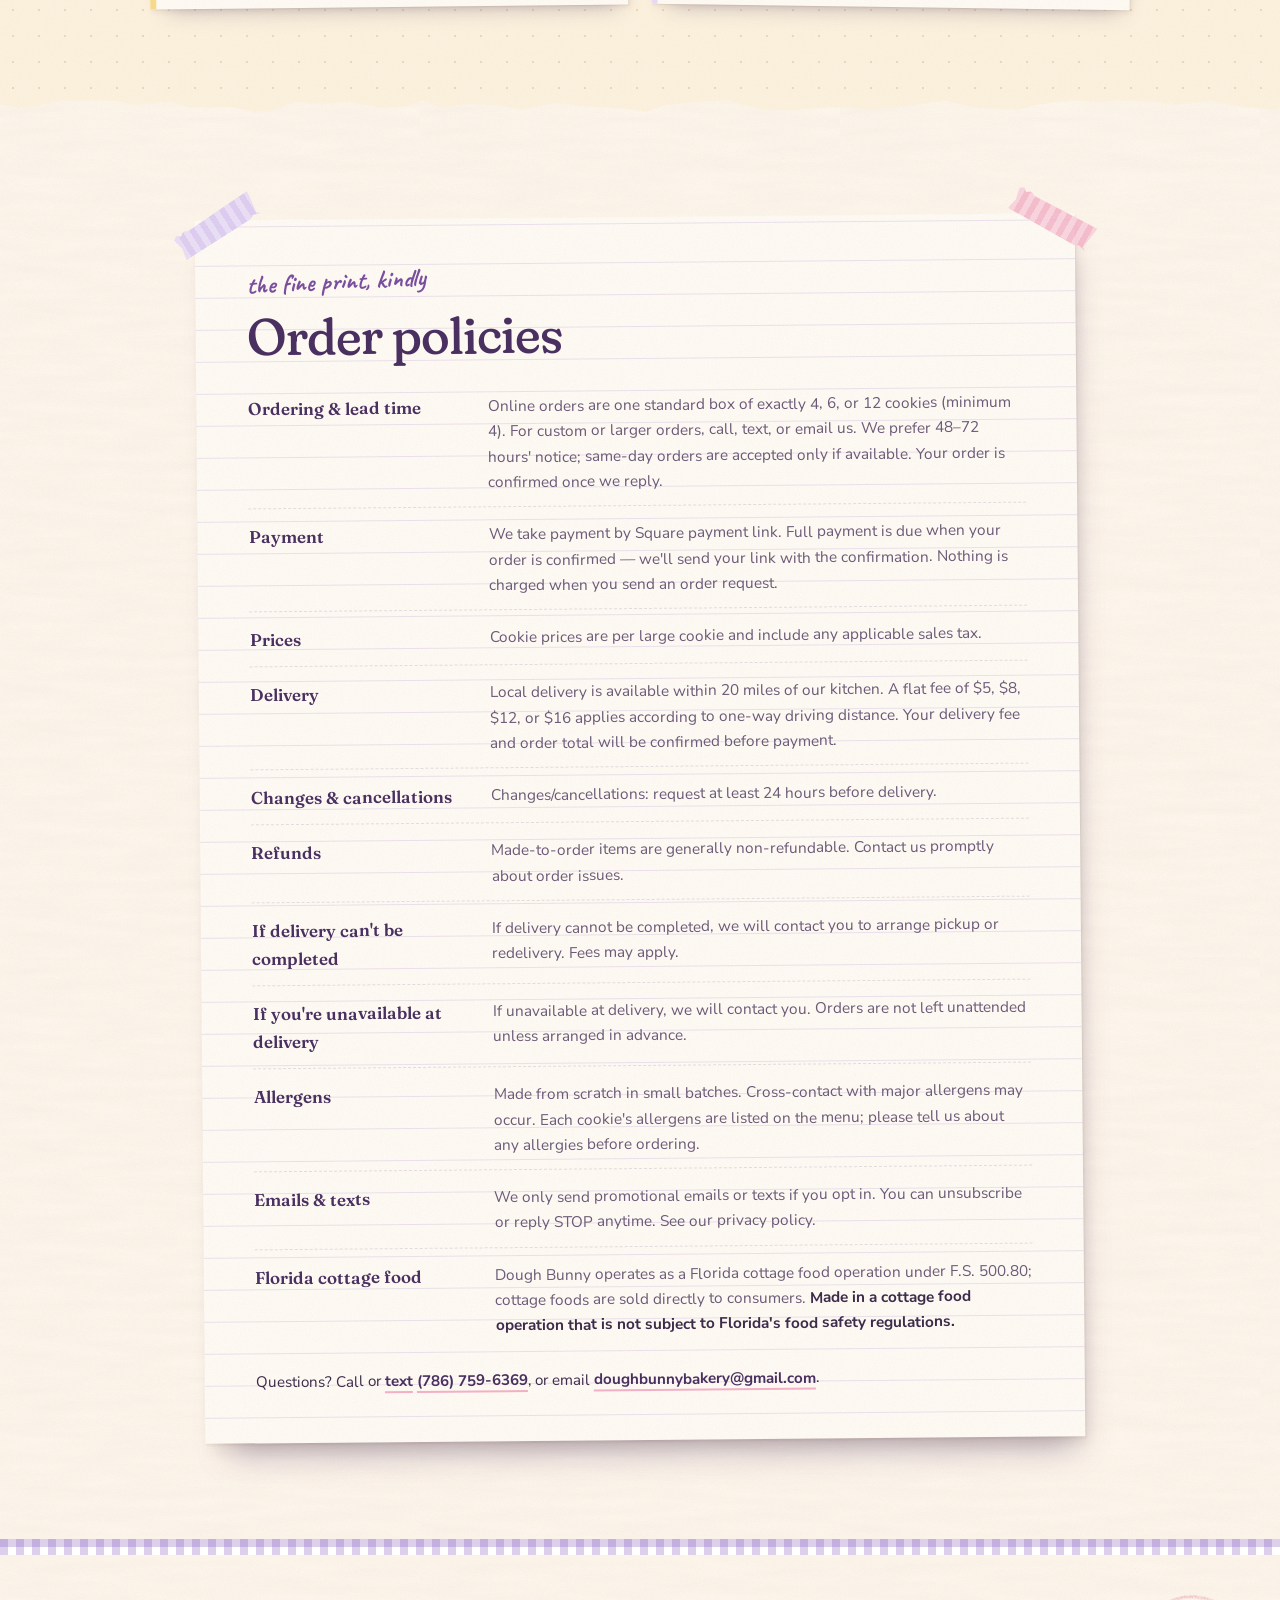
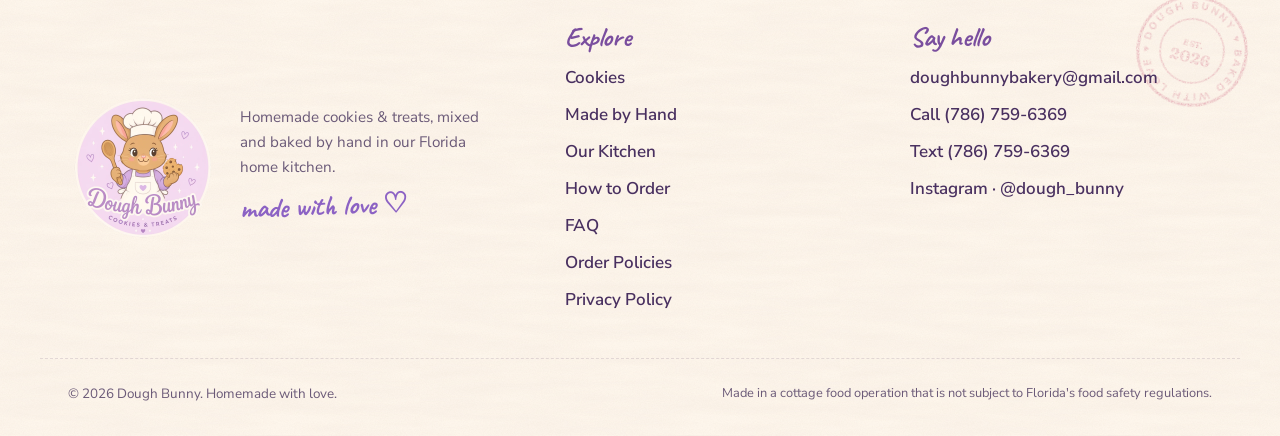
==== commit 9ee36a2b: "Drop "Over" from the delivery rate labels Co-Authored-By: Claude Opus 5.5 <noreply@anthropic.com> Cl" ====
--- a/index.html
+++ b/index.html
@@ -584,9 +584,9 @@
             <summary>See delivery rates</summary>
             <ul class="rate-list" data-delivery-rates>
               <li><span>0–5 miles</span><strong>$5</strong></li>
-              <li><span>Over 5–10 miles</span><strong>$8</strong></li>
-              <li><span>Over 10–15 miles</span><strong>$12</strong></li>
-              <li><span>Over 15–20 miles</span><strong>$16</strong></li>
+              <li><span>5–10 miles</span><strong>$8</strong></li>
+              <li><span>10–15 miles</span><strong>$12</strong></li>
+              <li><span>15–20 miles</span><strong>$16</strong></li>
             </ul>
             <p>Delivery distance is based on driving distance from our kitchen. Your exact fee will be confirmed with your order.</p>
             <p>Farther than <span data-db="max-miles">20</span> miles is outside our standard delivery area — we'll let you know whether we can deliver to your address before you pay.</p>
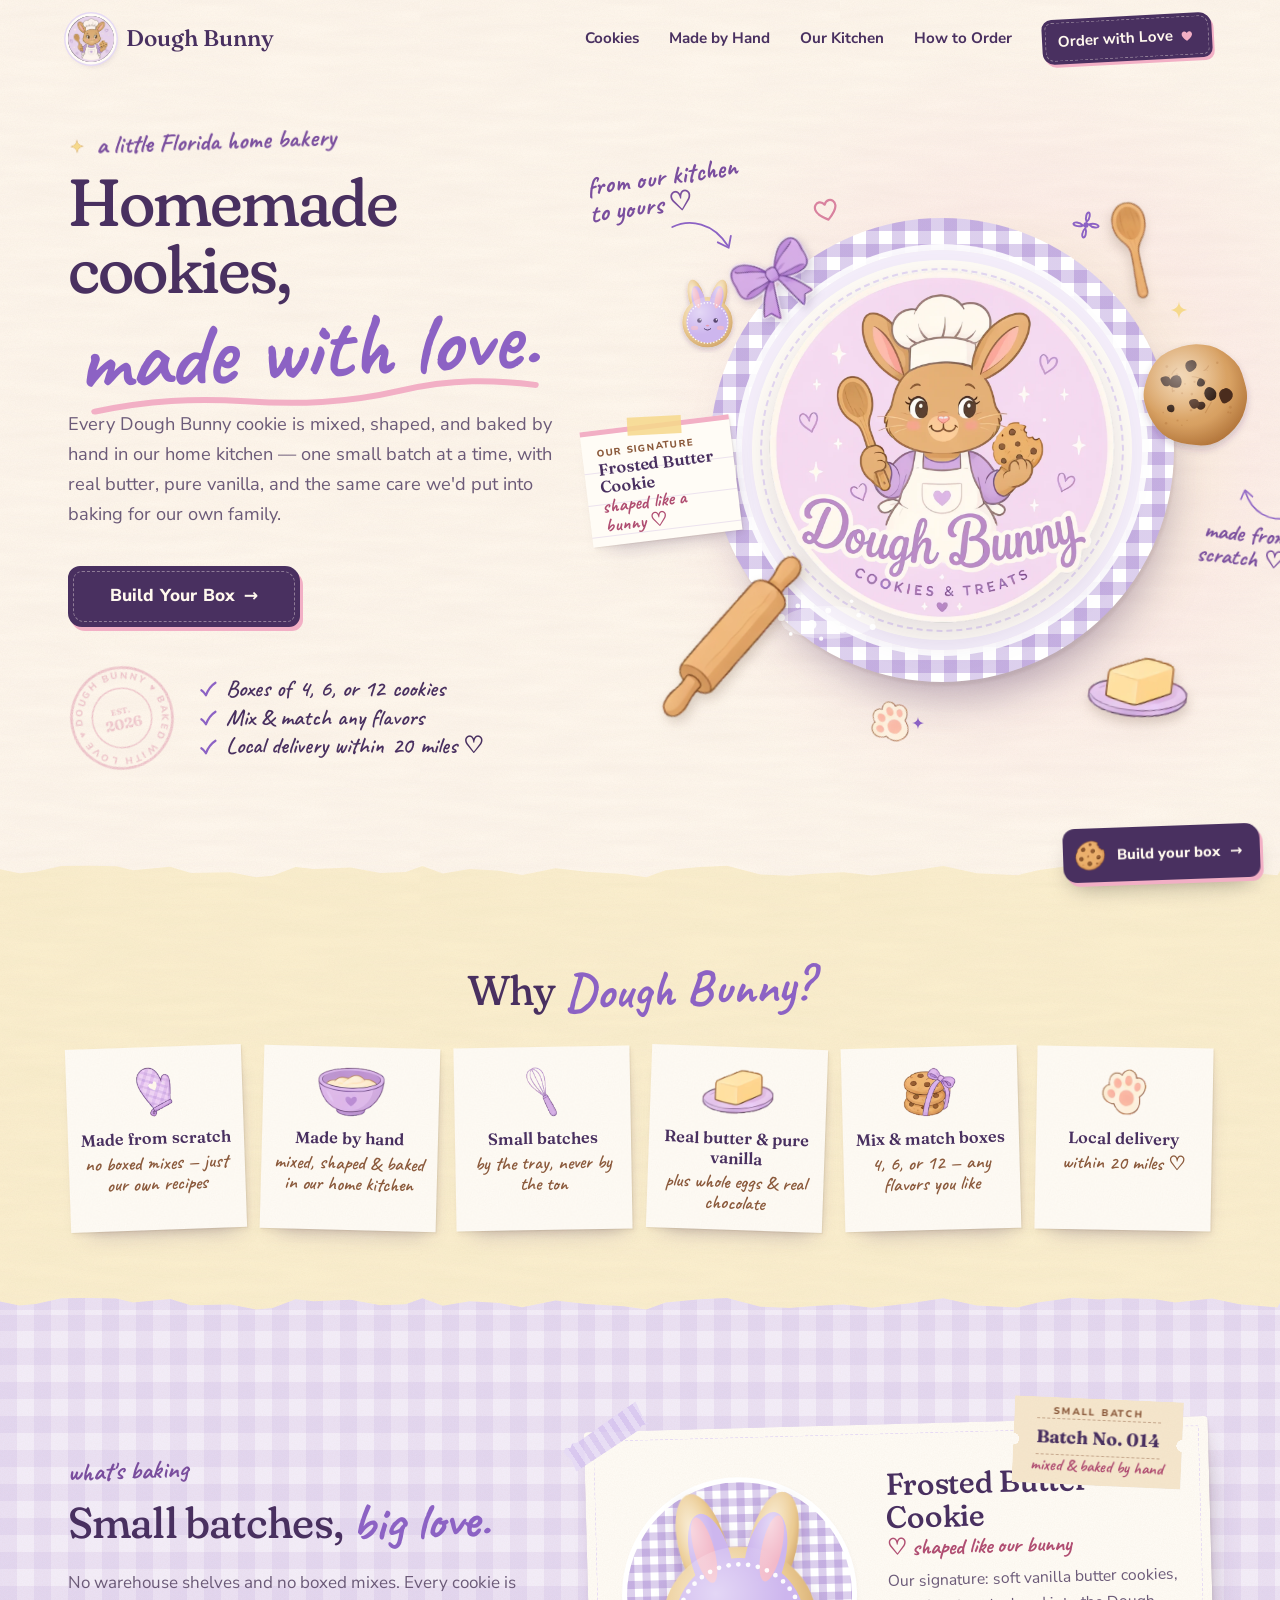
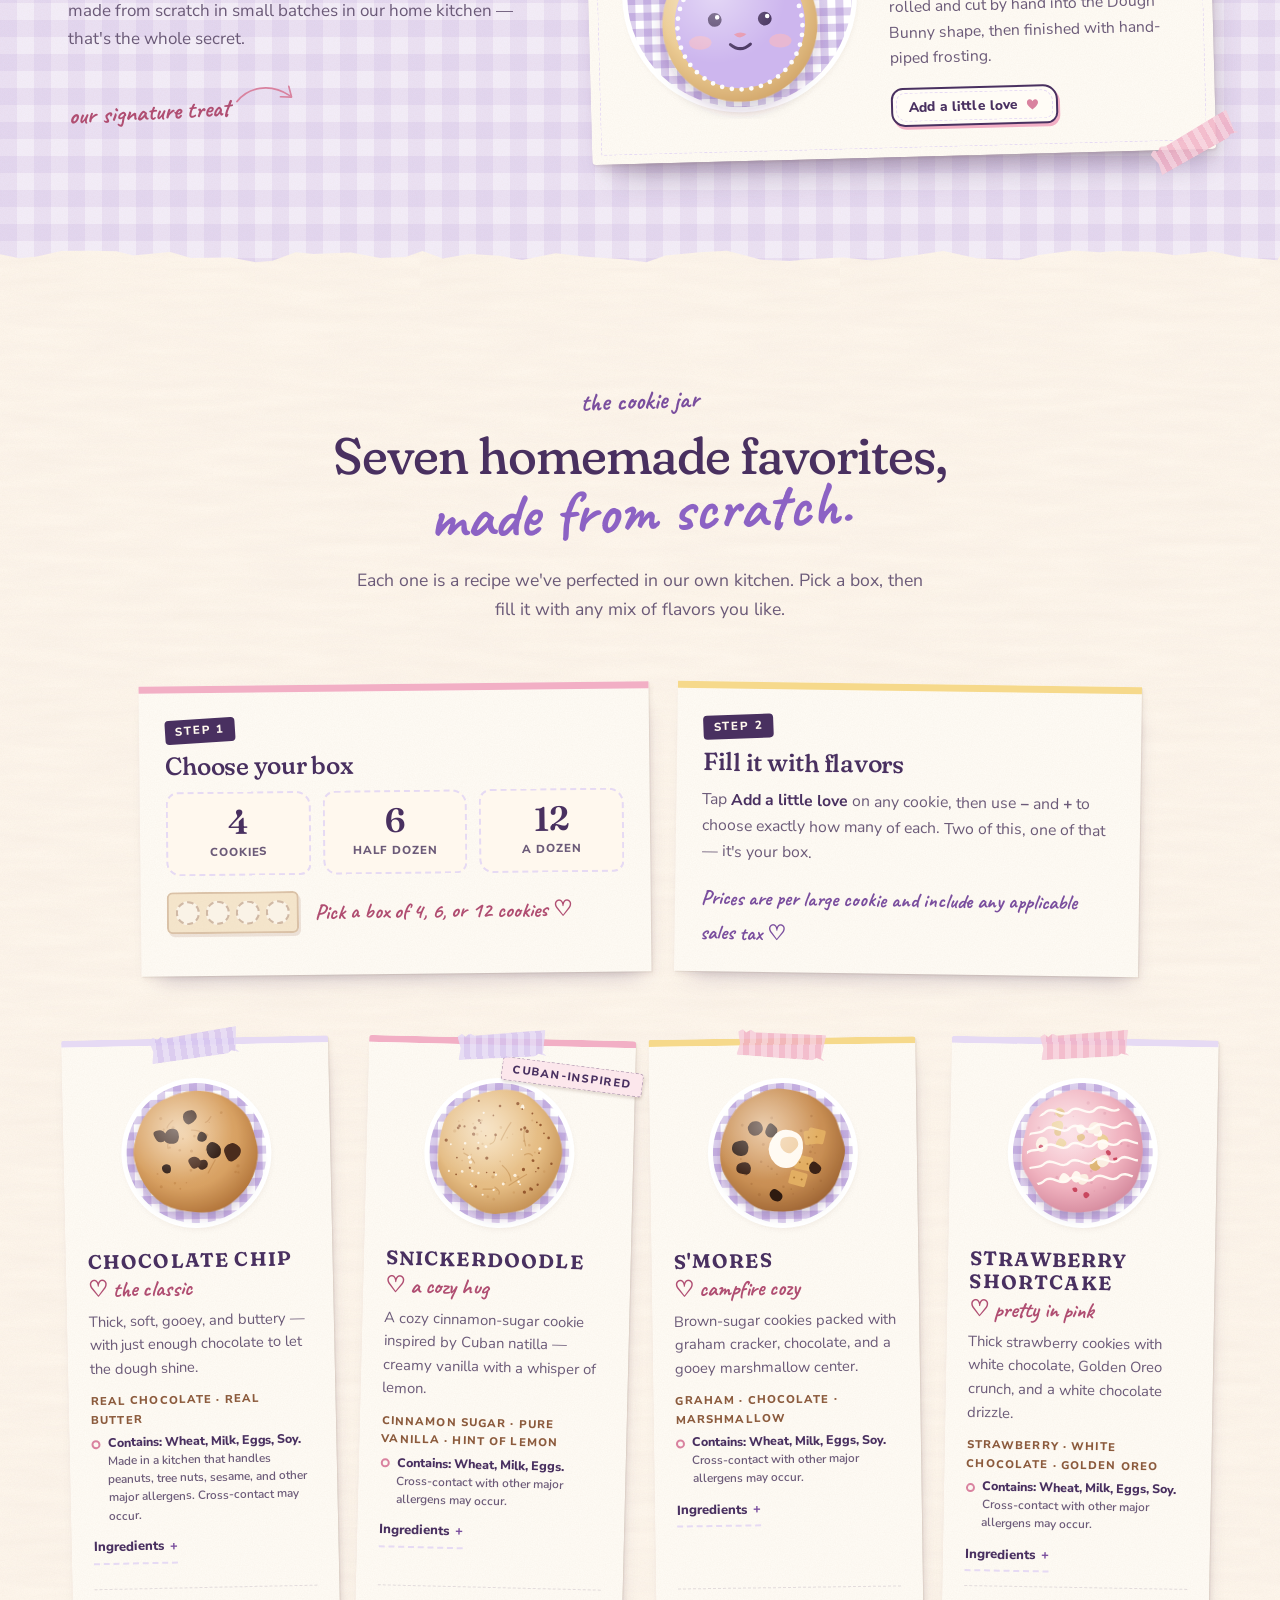
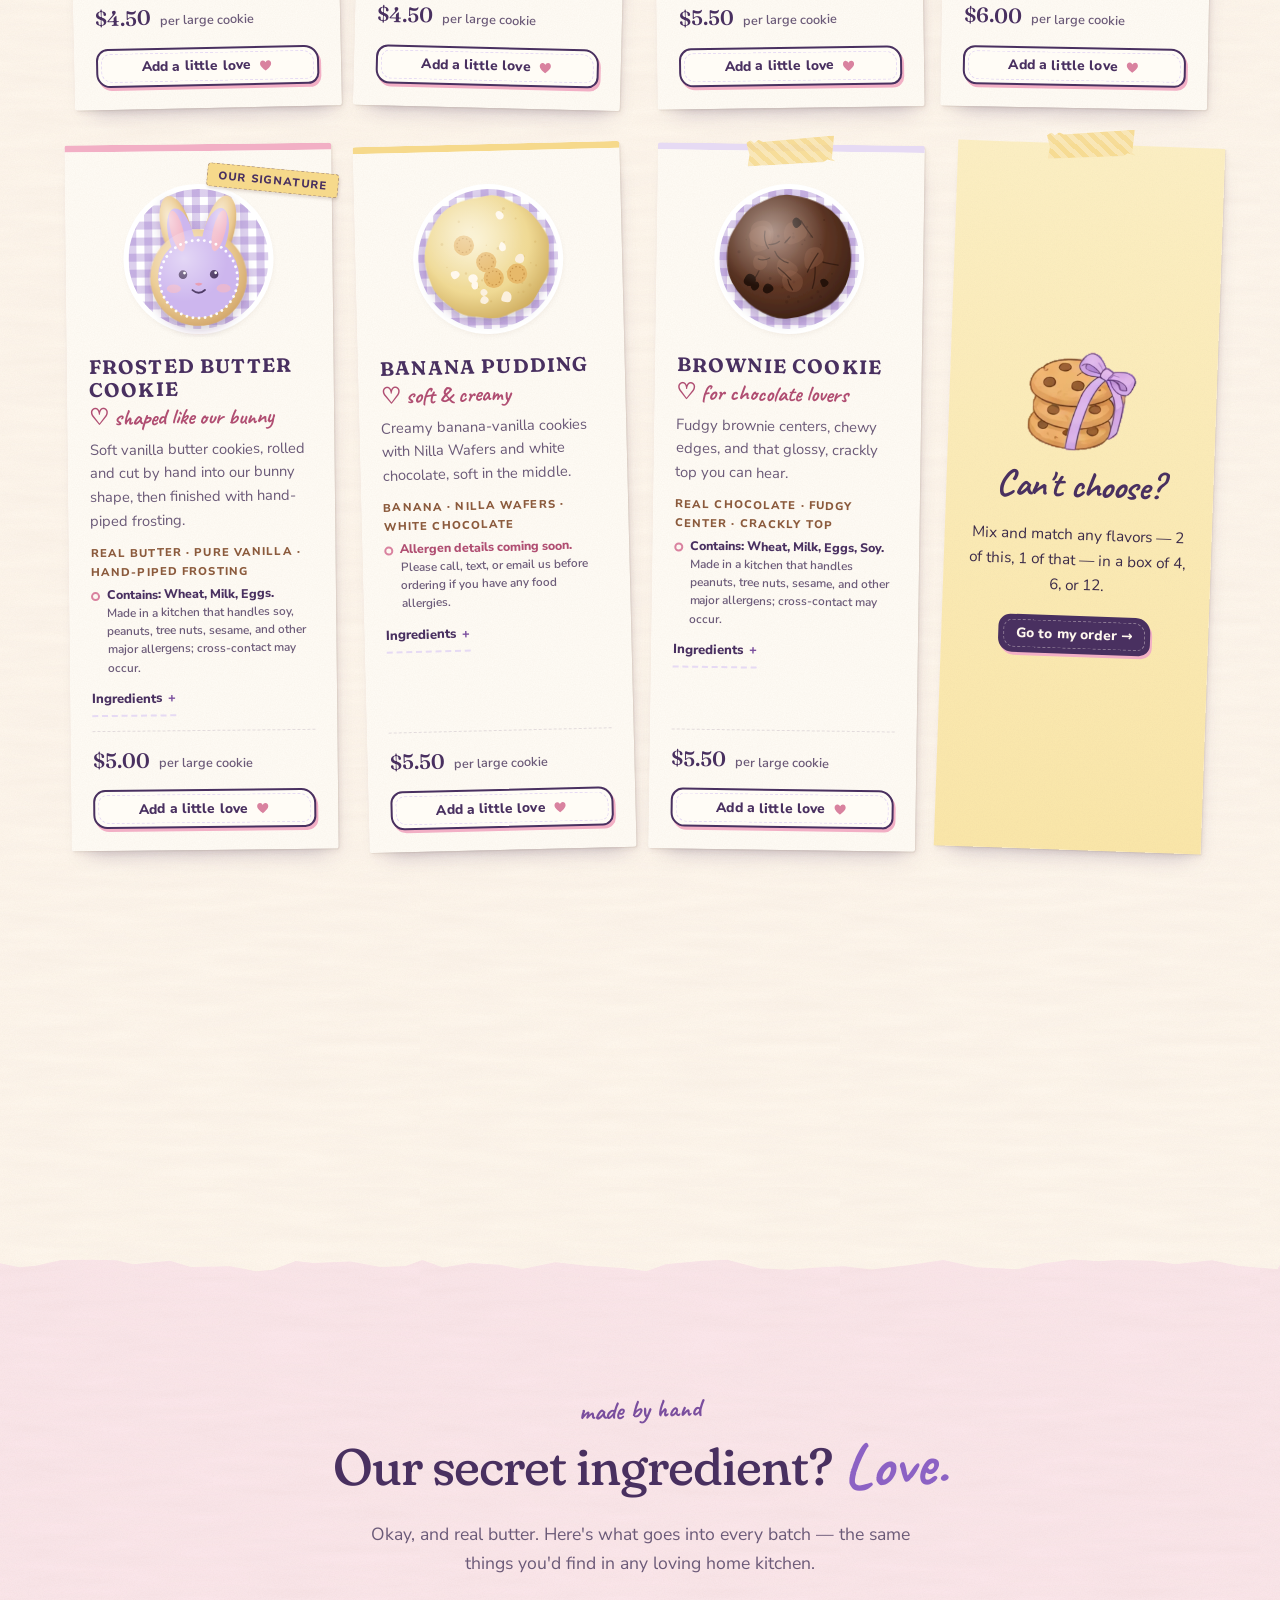
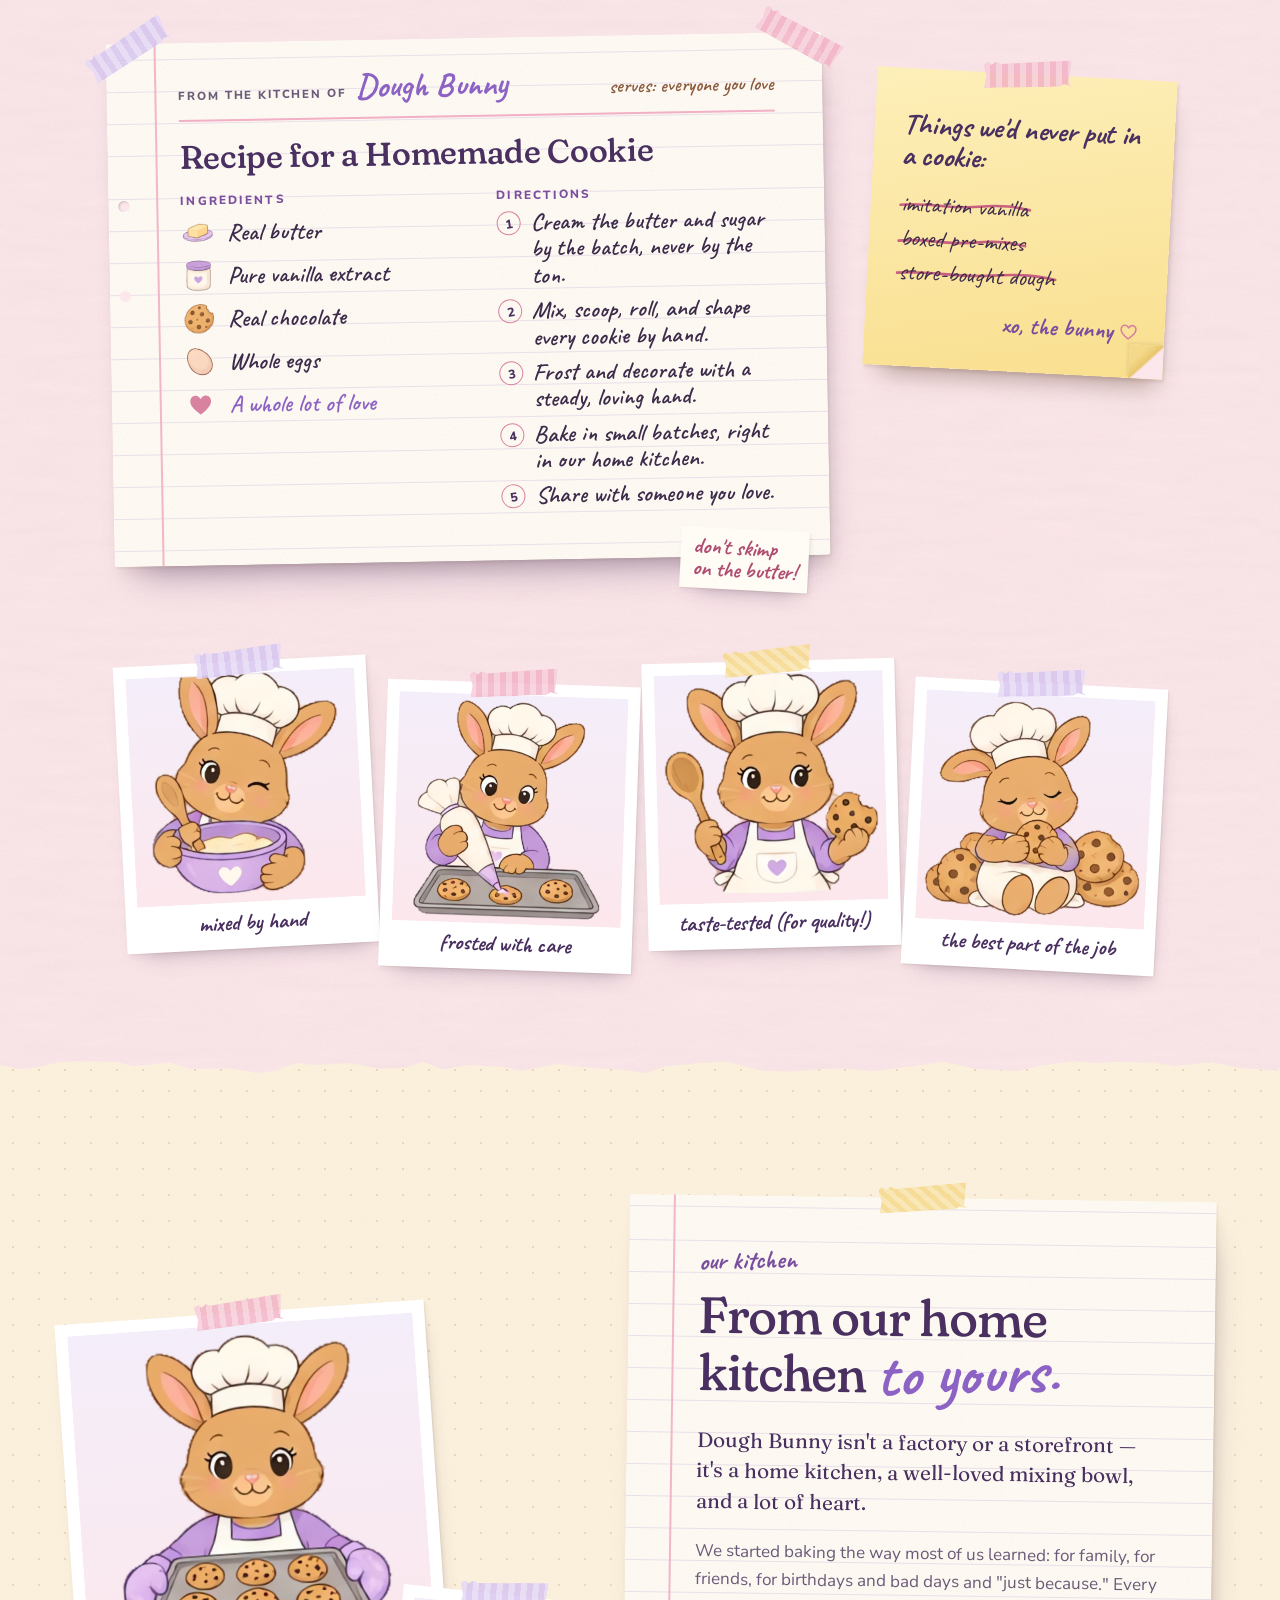
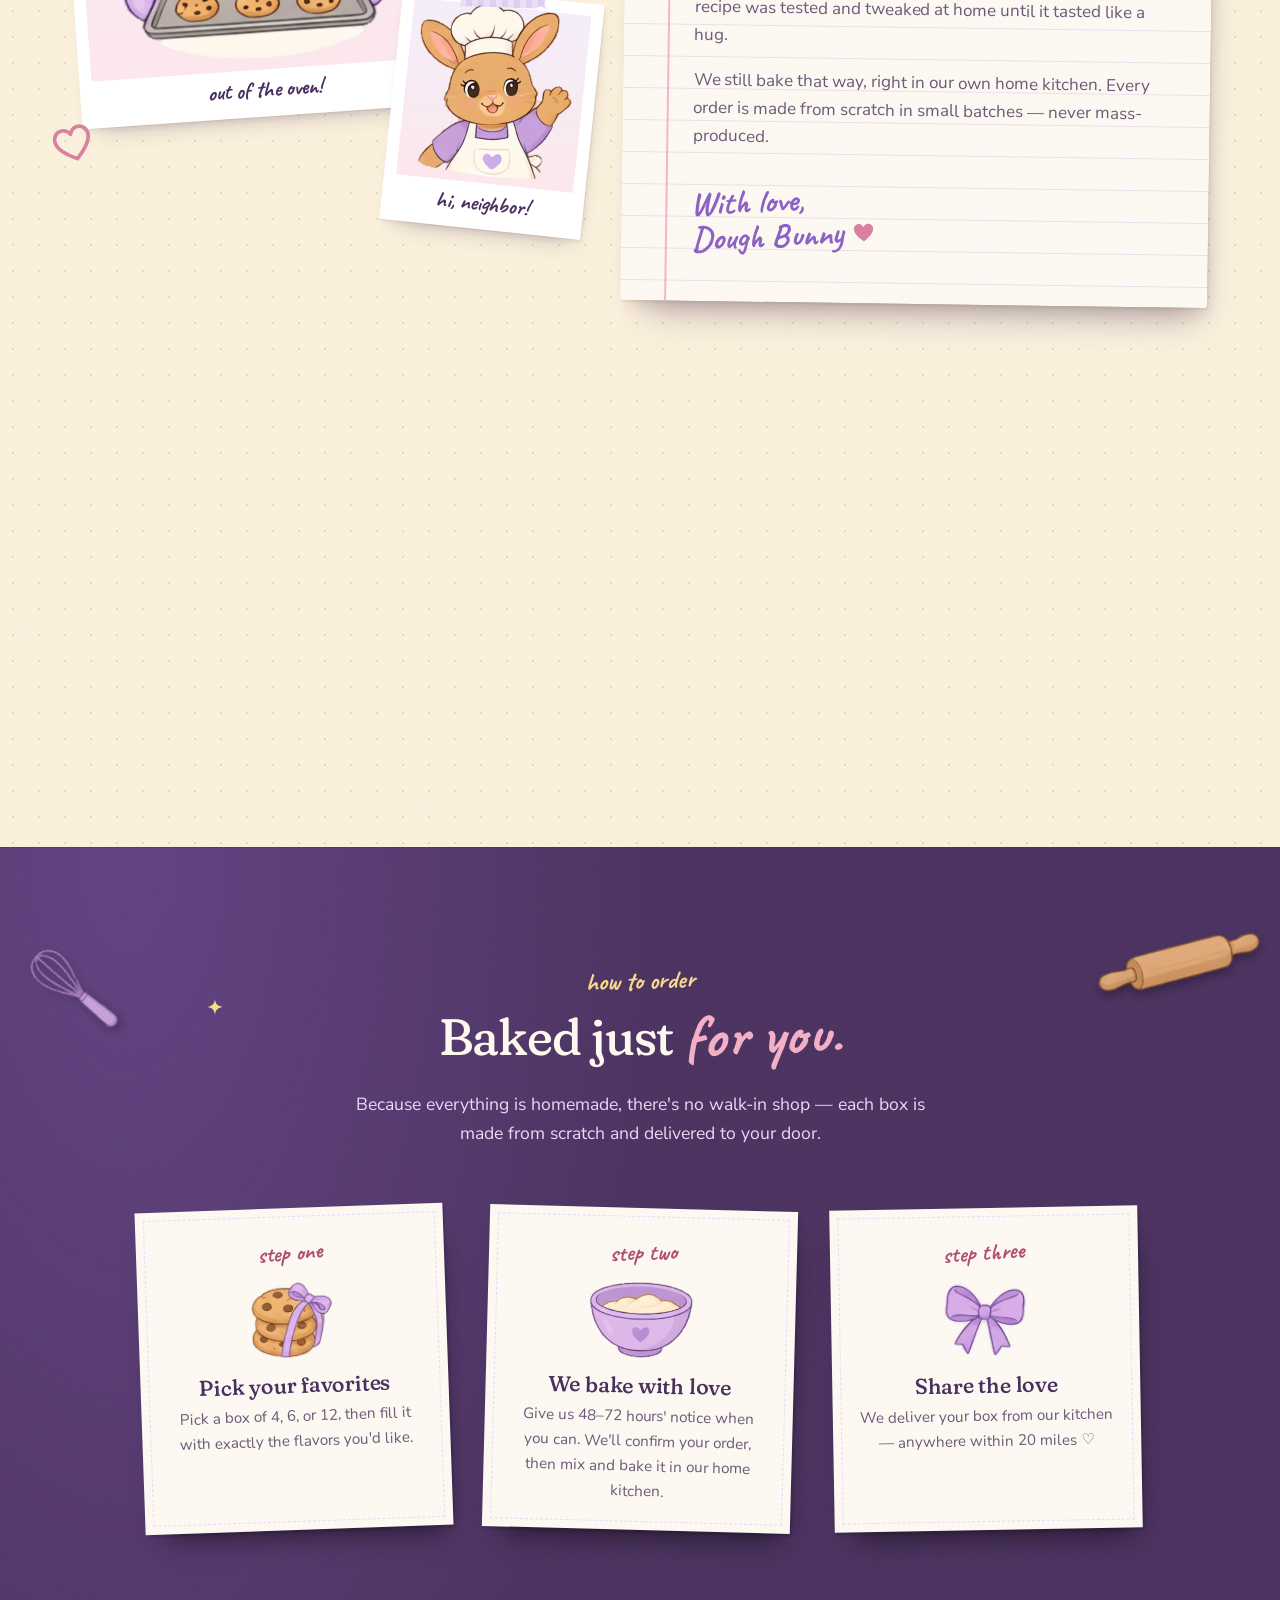
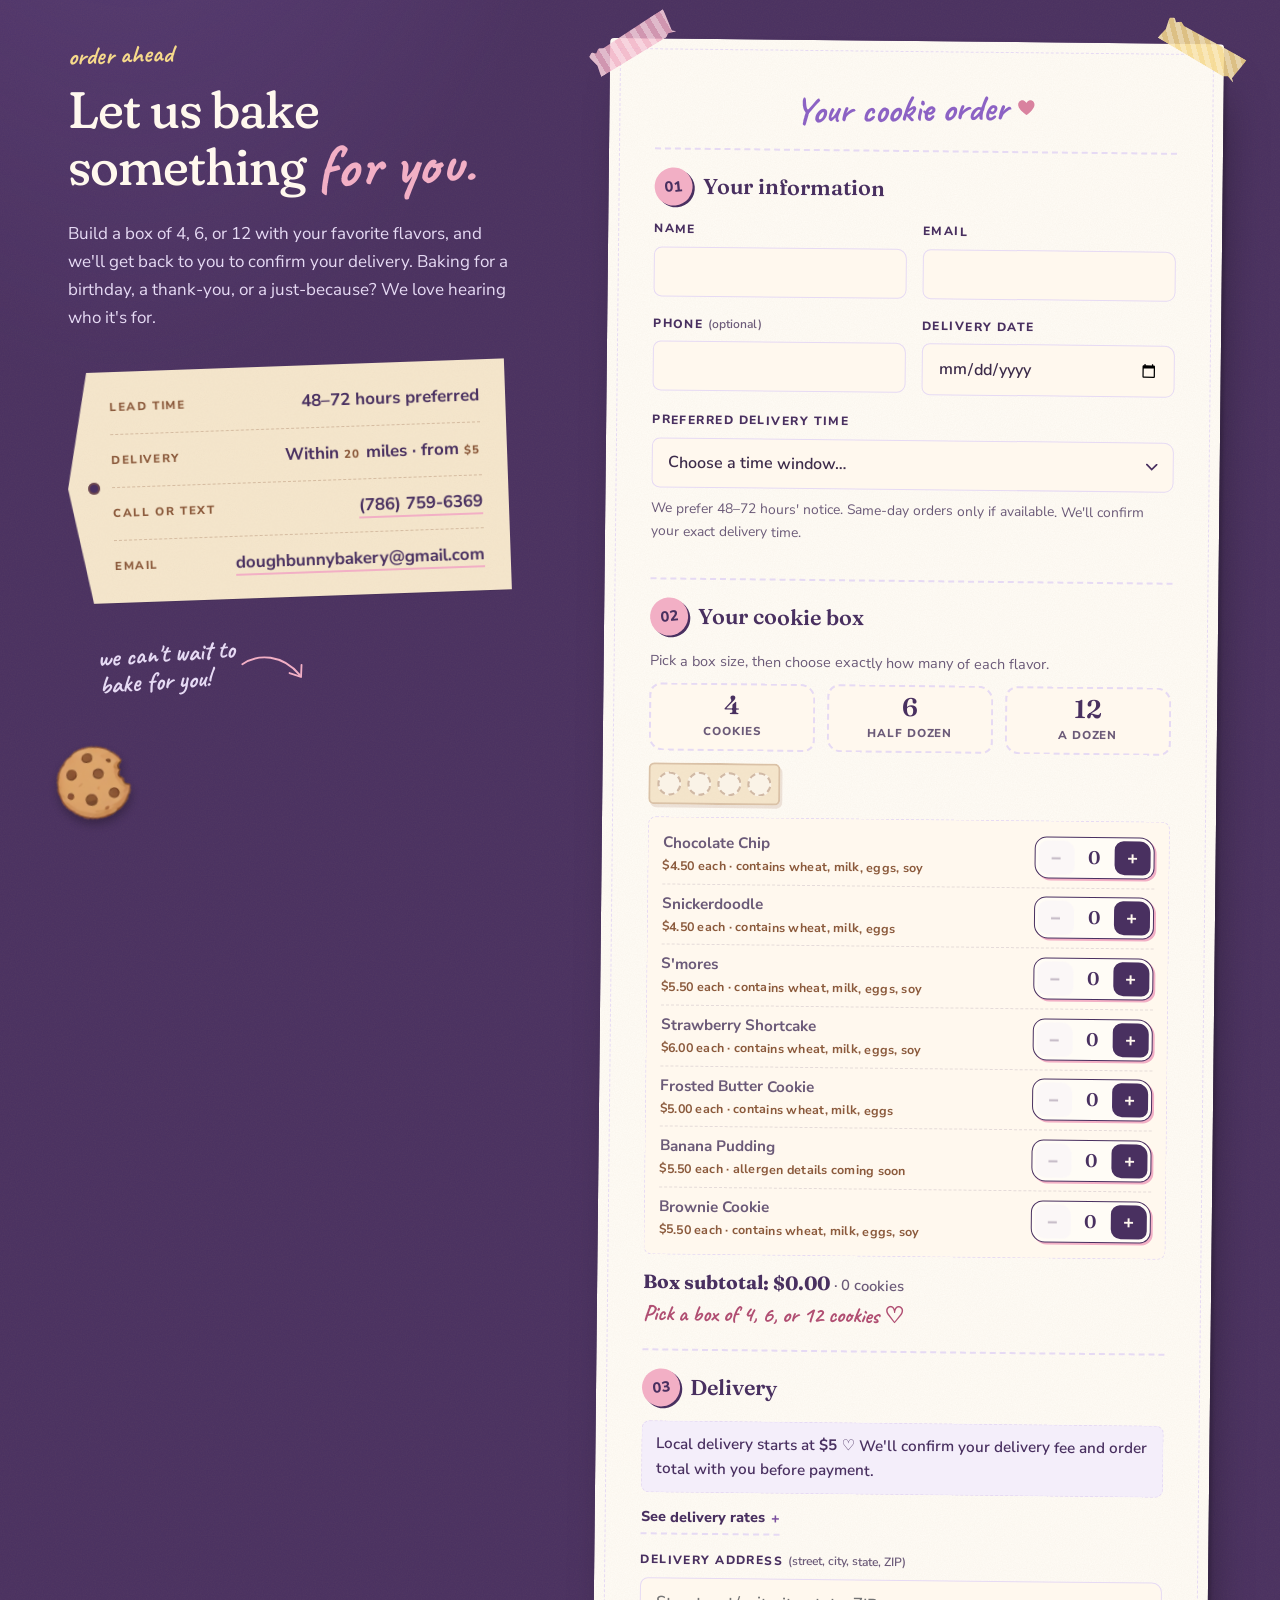
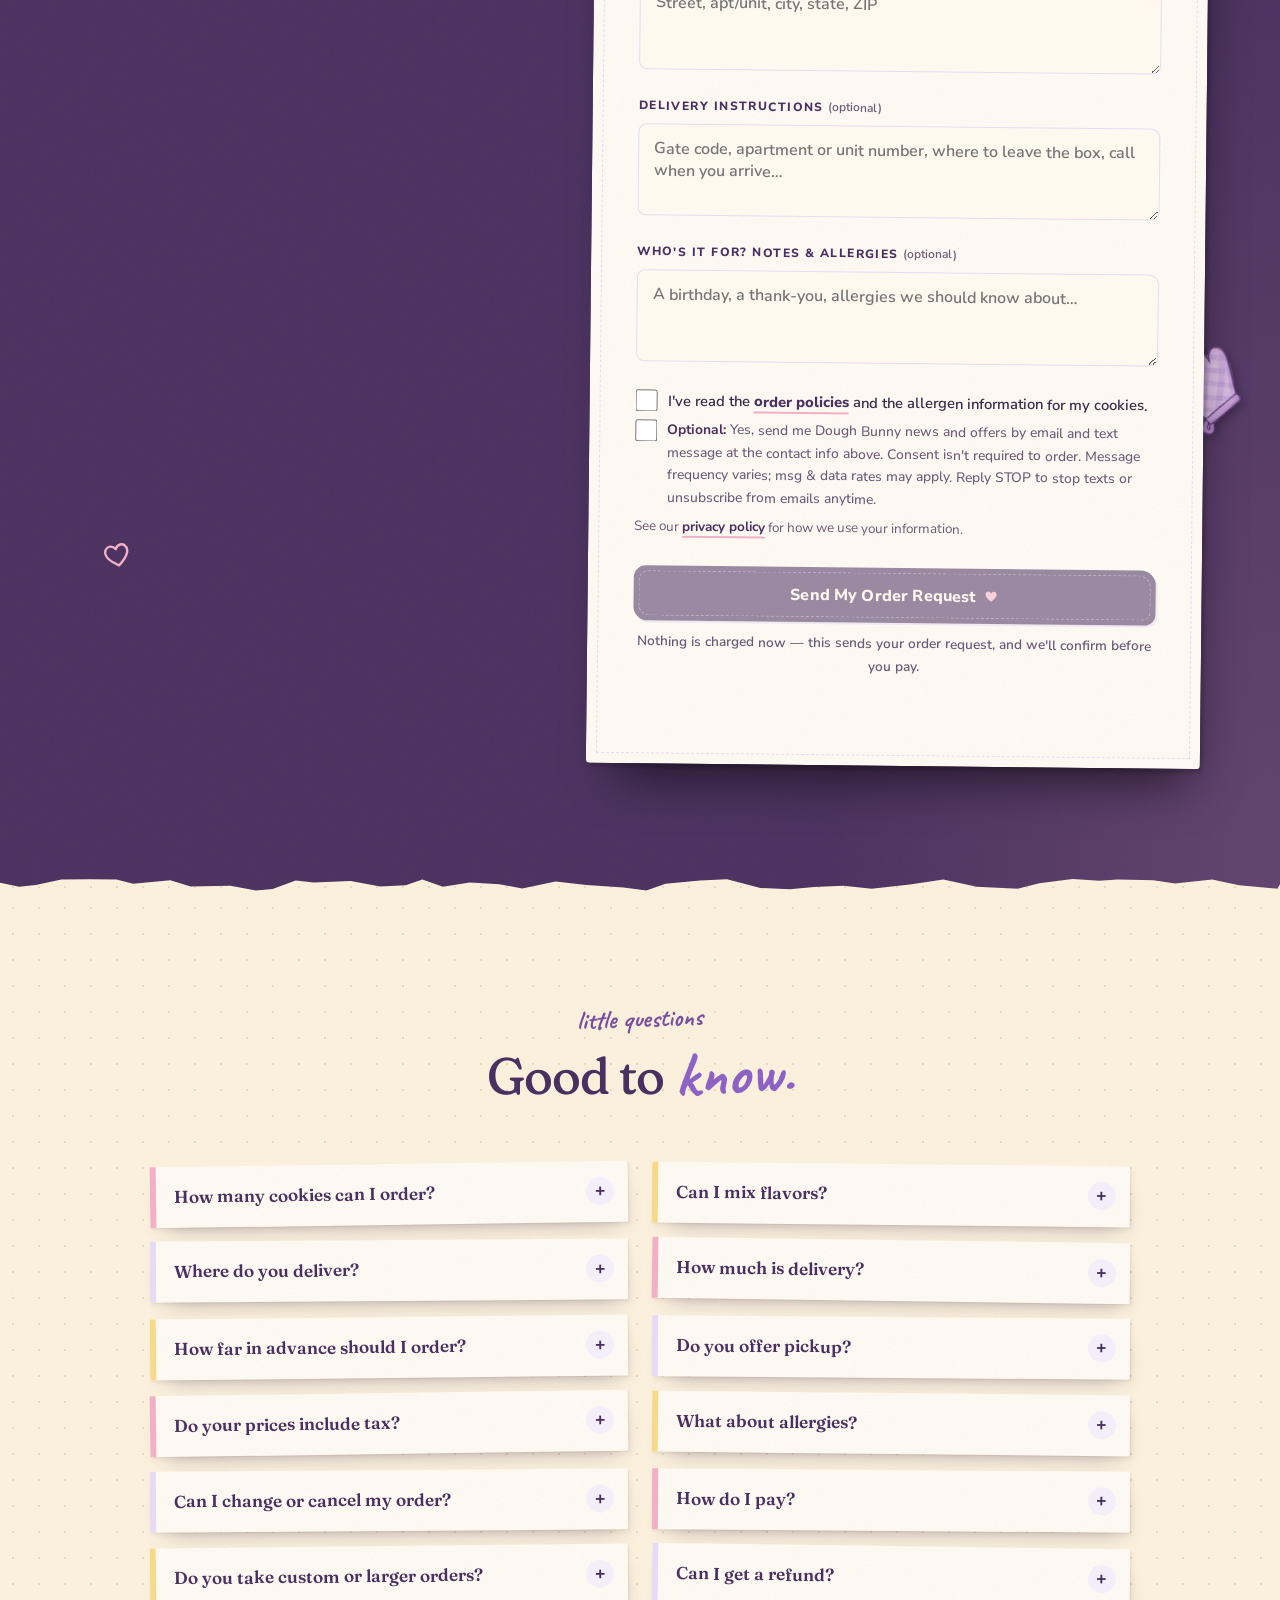
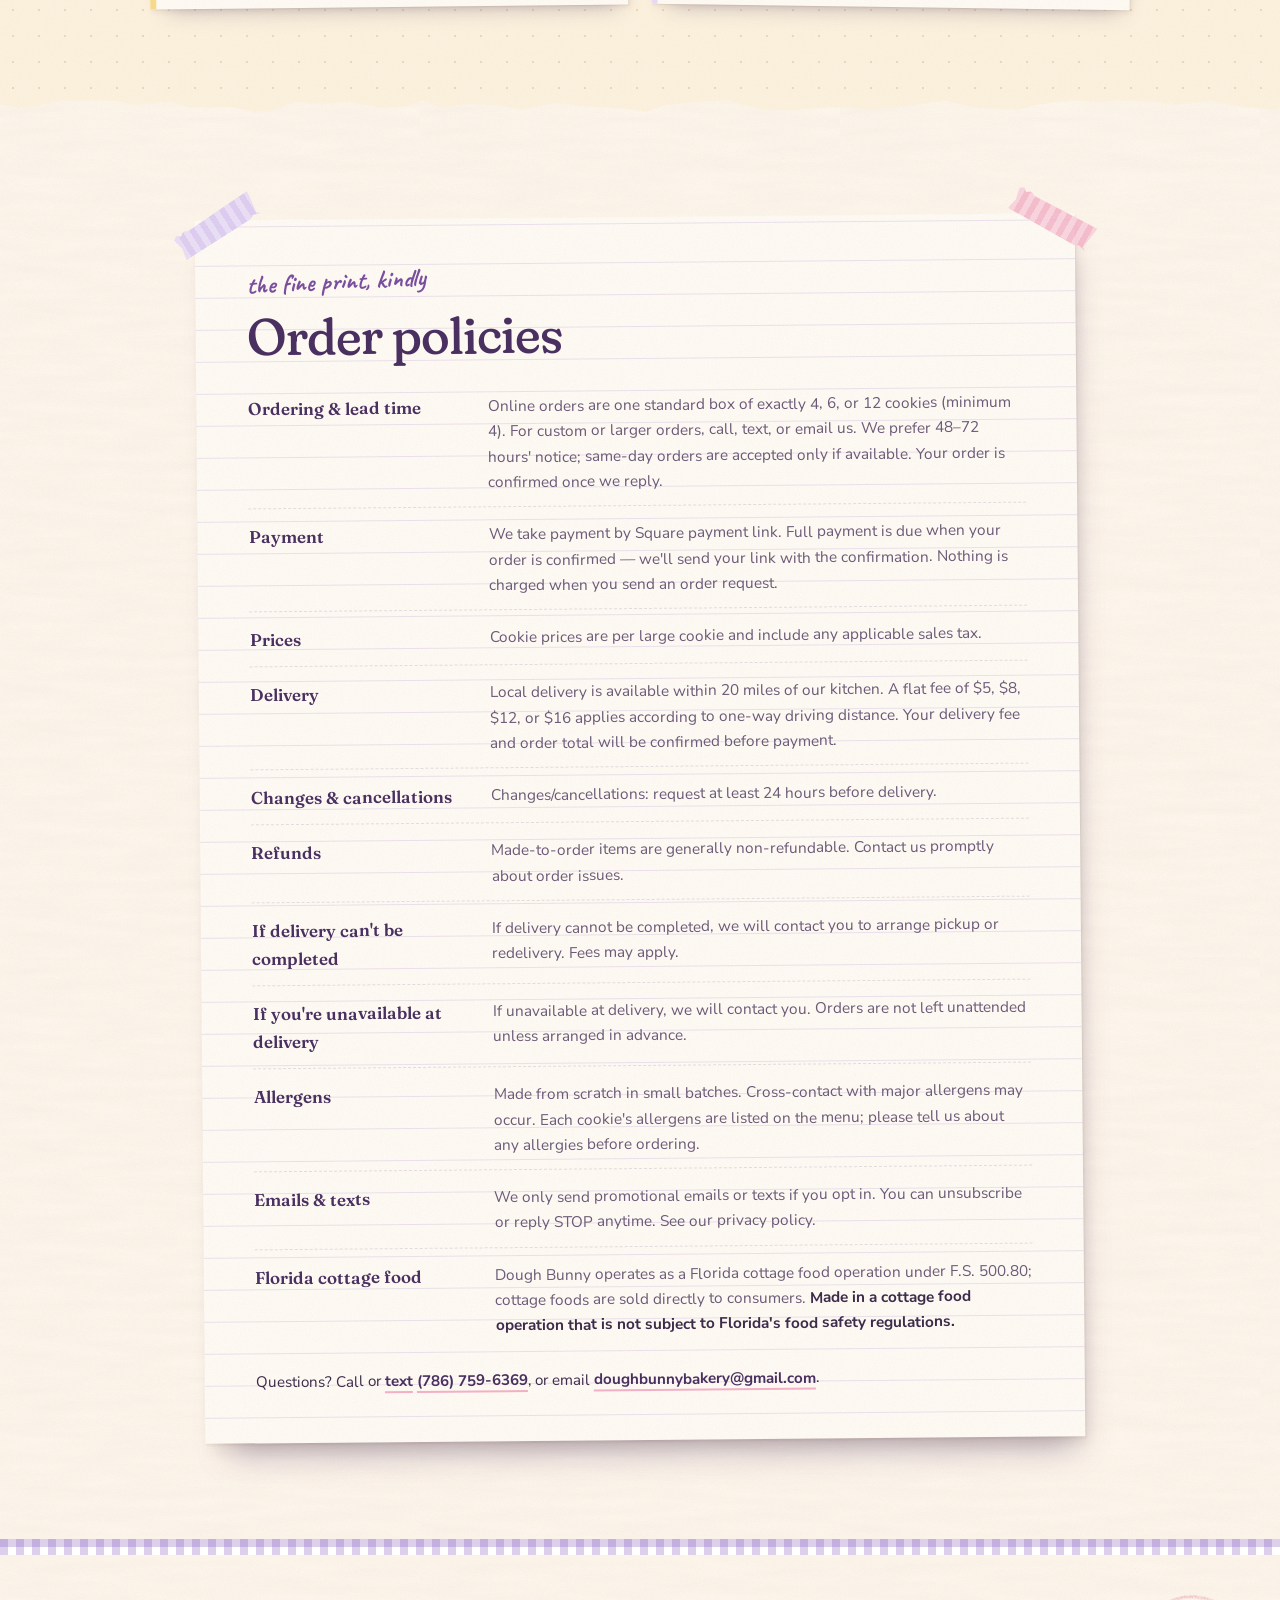
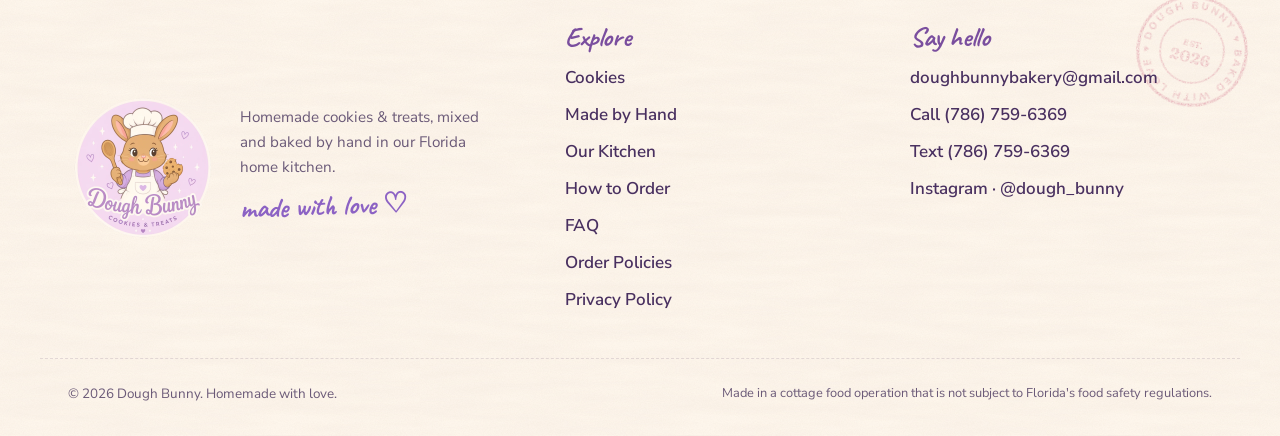
==== commit 70209714: "Send order requests through Netlify Forms - Order form is a Netlify form ("order") with a honeypot s" ====
--- a/index.html
+++ b/index.html
@@ -537,7 +537,14 @@
         <p class="order-hand" aria-hidden="true">we can't wait to<br>bake for you! <svg><use href="#d-arrow"/></svg></p>
       </div>
 
-      <form class="order-form reveal" id="orderForm" novalidate style="--tilt:.6deg">
+      <form class="order-form reveal" id="orderForm" name="order" method="POST" data-netlify="true" data-netlify-honeypot="bot-field" novalidate style="--tilt:.6deg">
+        <!-- Netlify Forms: order requests are emailed to the bakery. Hidden fields are filled in on submit. -->
+        <input type="hidden" name="form-name" value="order">
+        <input type="hidden" name="orderSummary">
+        <input type="hidden" name="cookieSubtotal">
+        <input type="hidden" name="status">
+        <input type="hidden" name="marketingConsent">
+        <p hidden><label>Leave this empty: <input type="text" name="bot-field" tabindex="-1" autocomplete="off"></label></p>
         <span class="tape tape--tl tape--pink" aria-hidden="true"></span>
         <span class="tape tape--tr tape--butter" aria-hidden="true"></span>
         <p class="form-title">Your cookie order <svg aria-hidden="true"><use href="#d-heart-fill"/></svg></p>
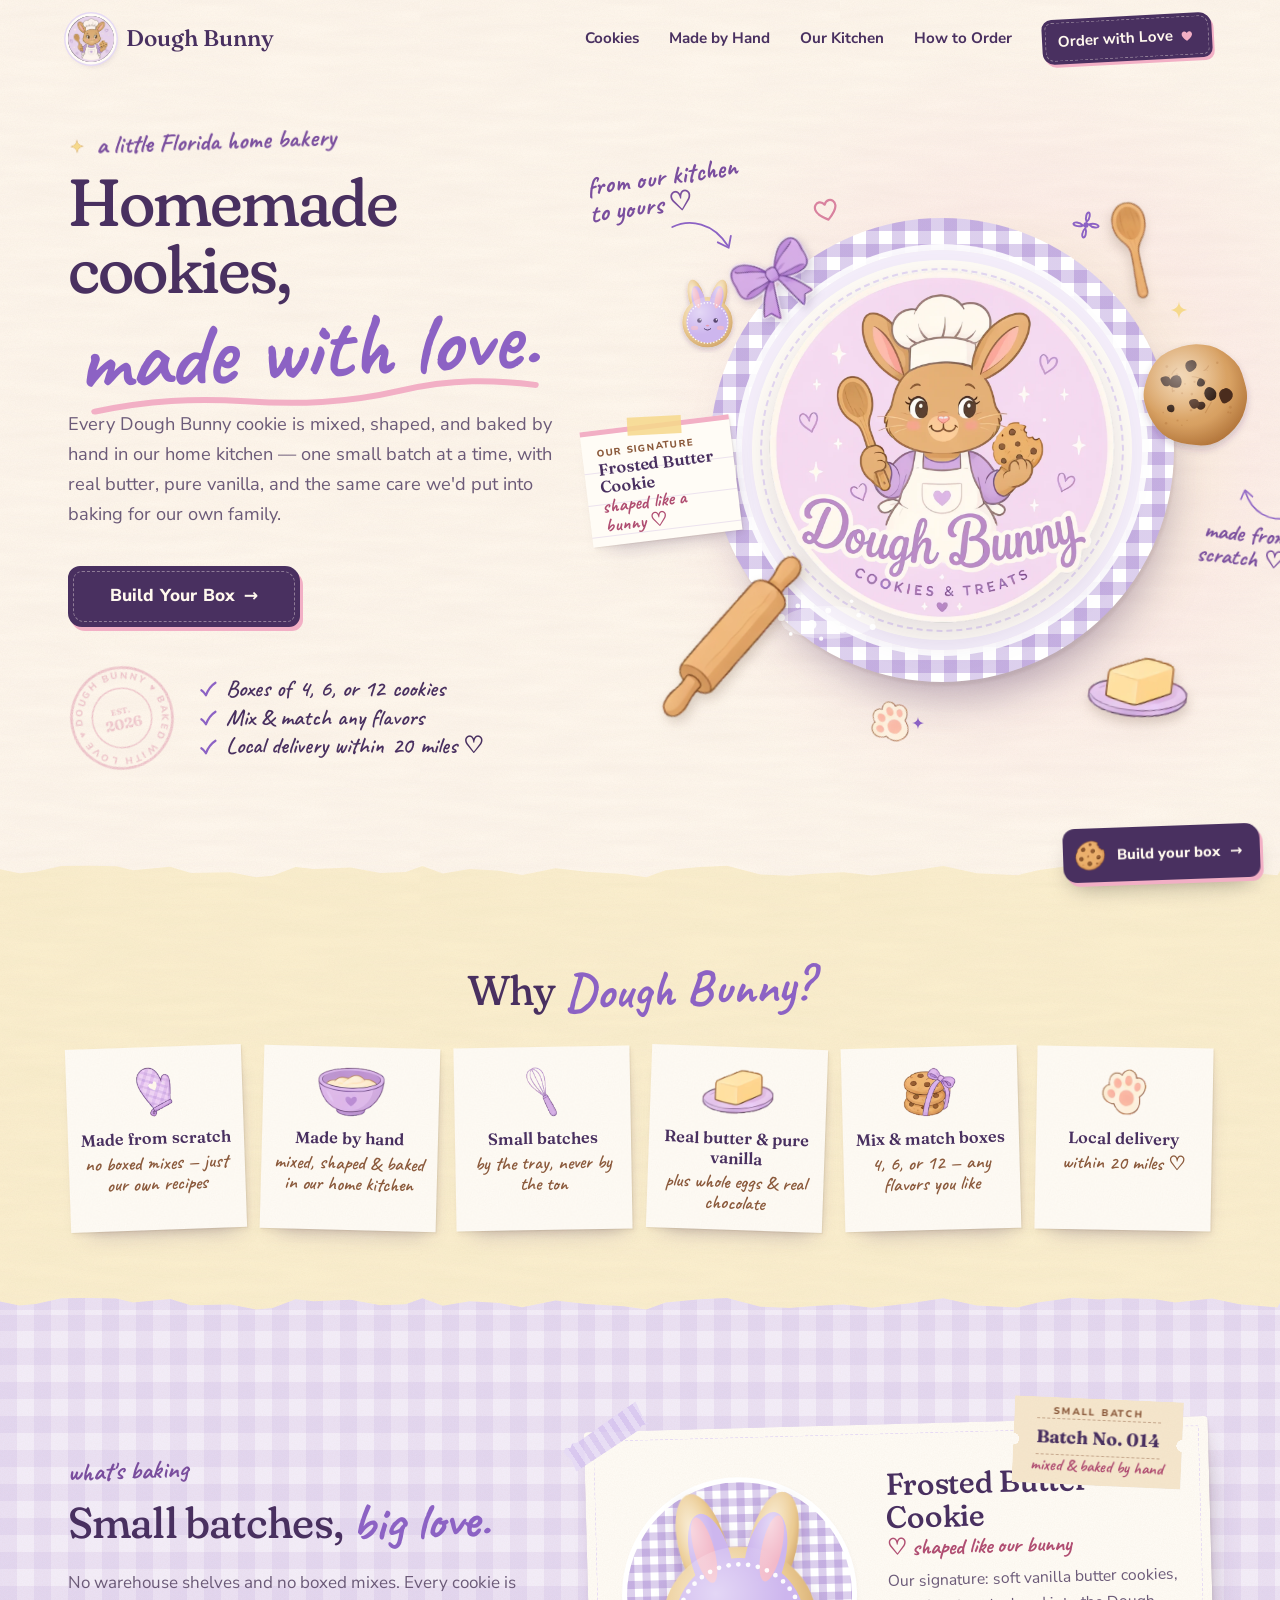
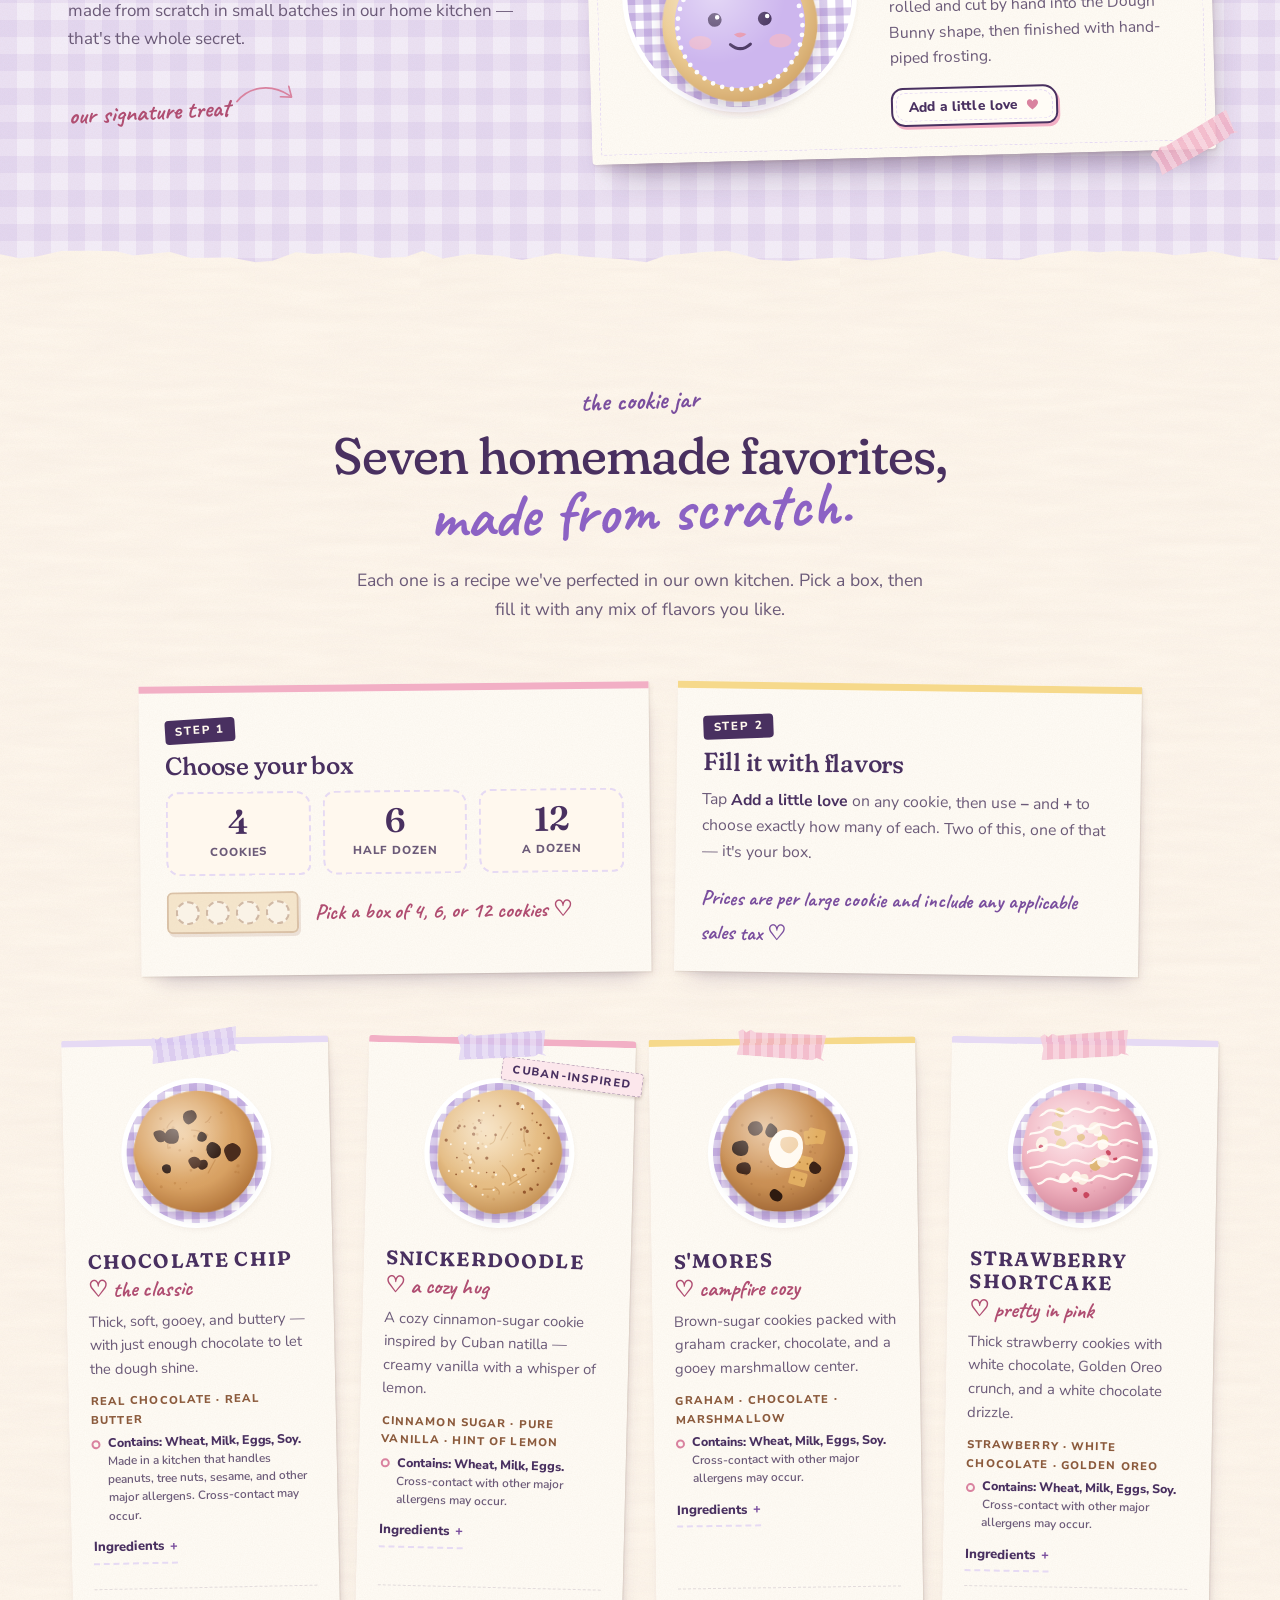
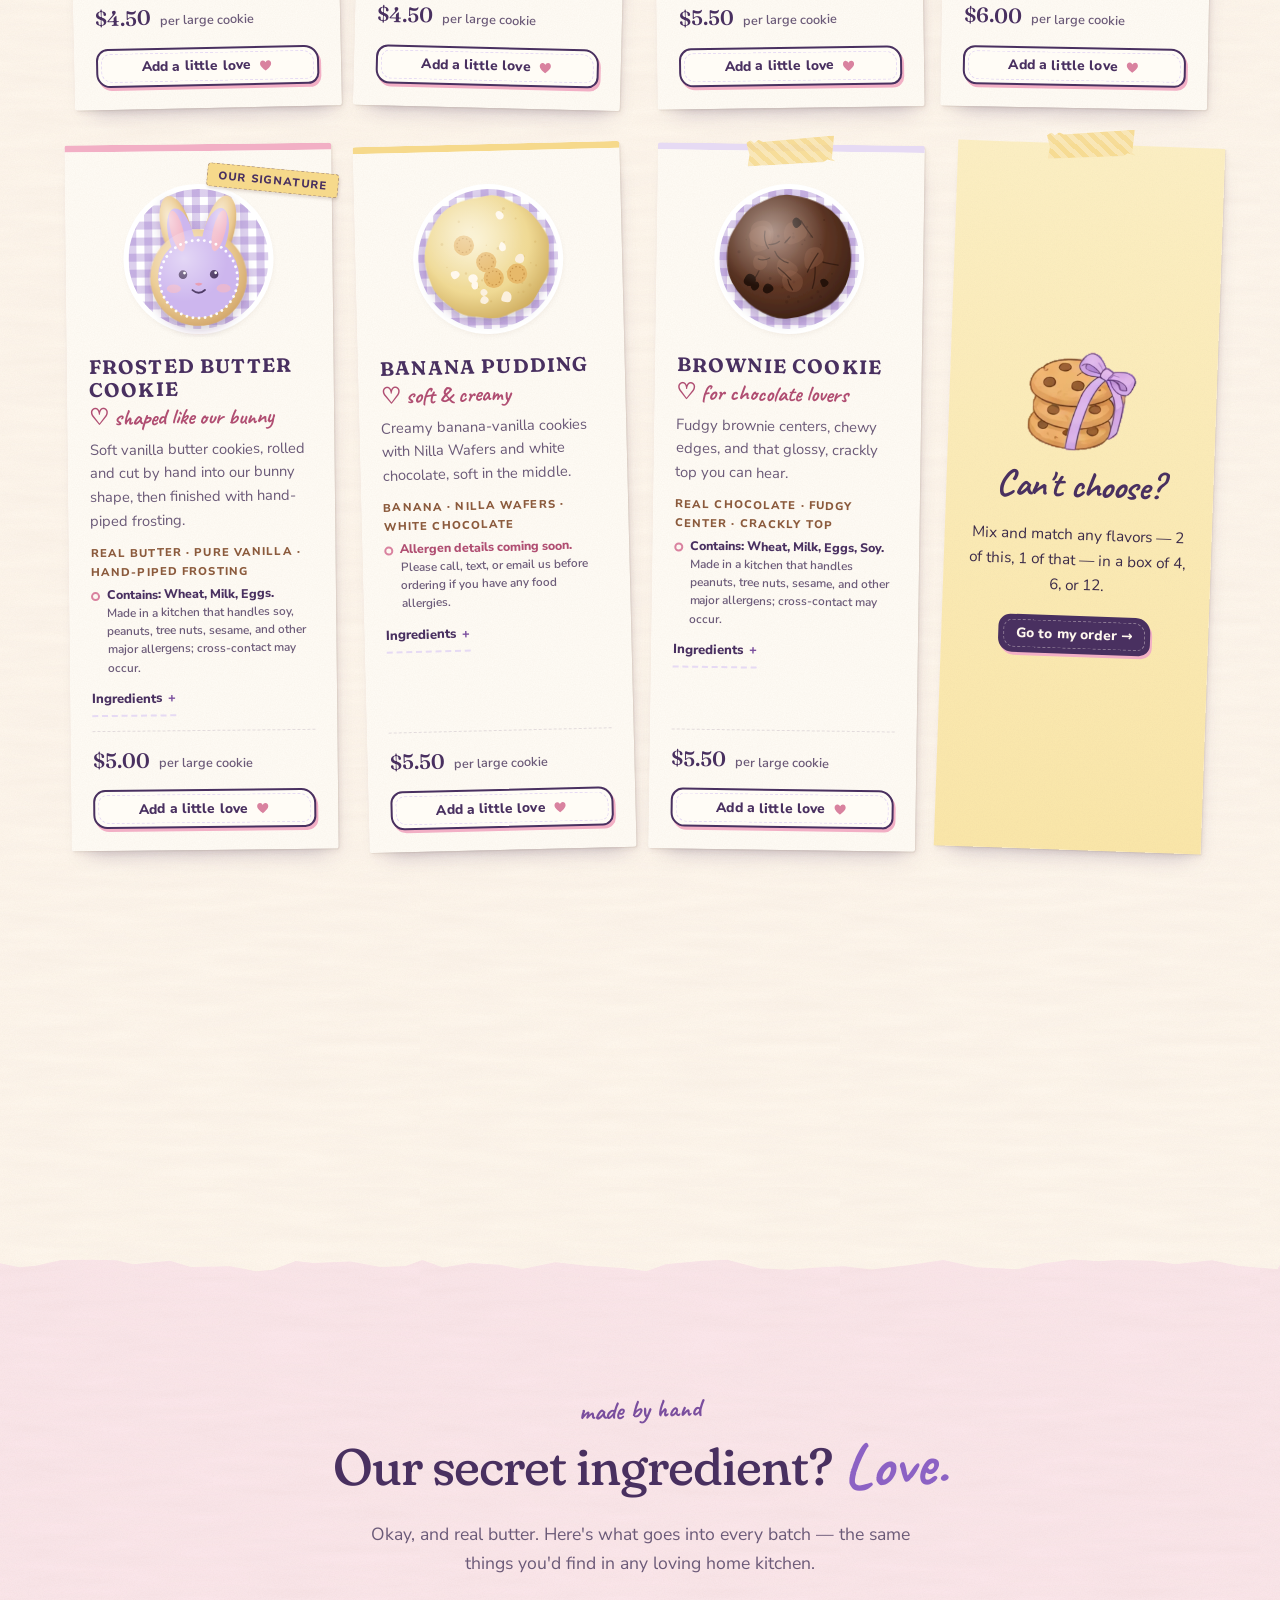
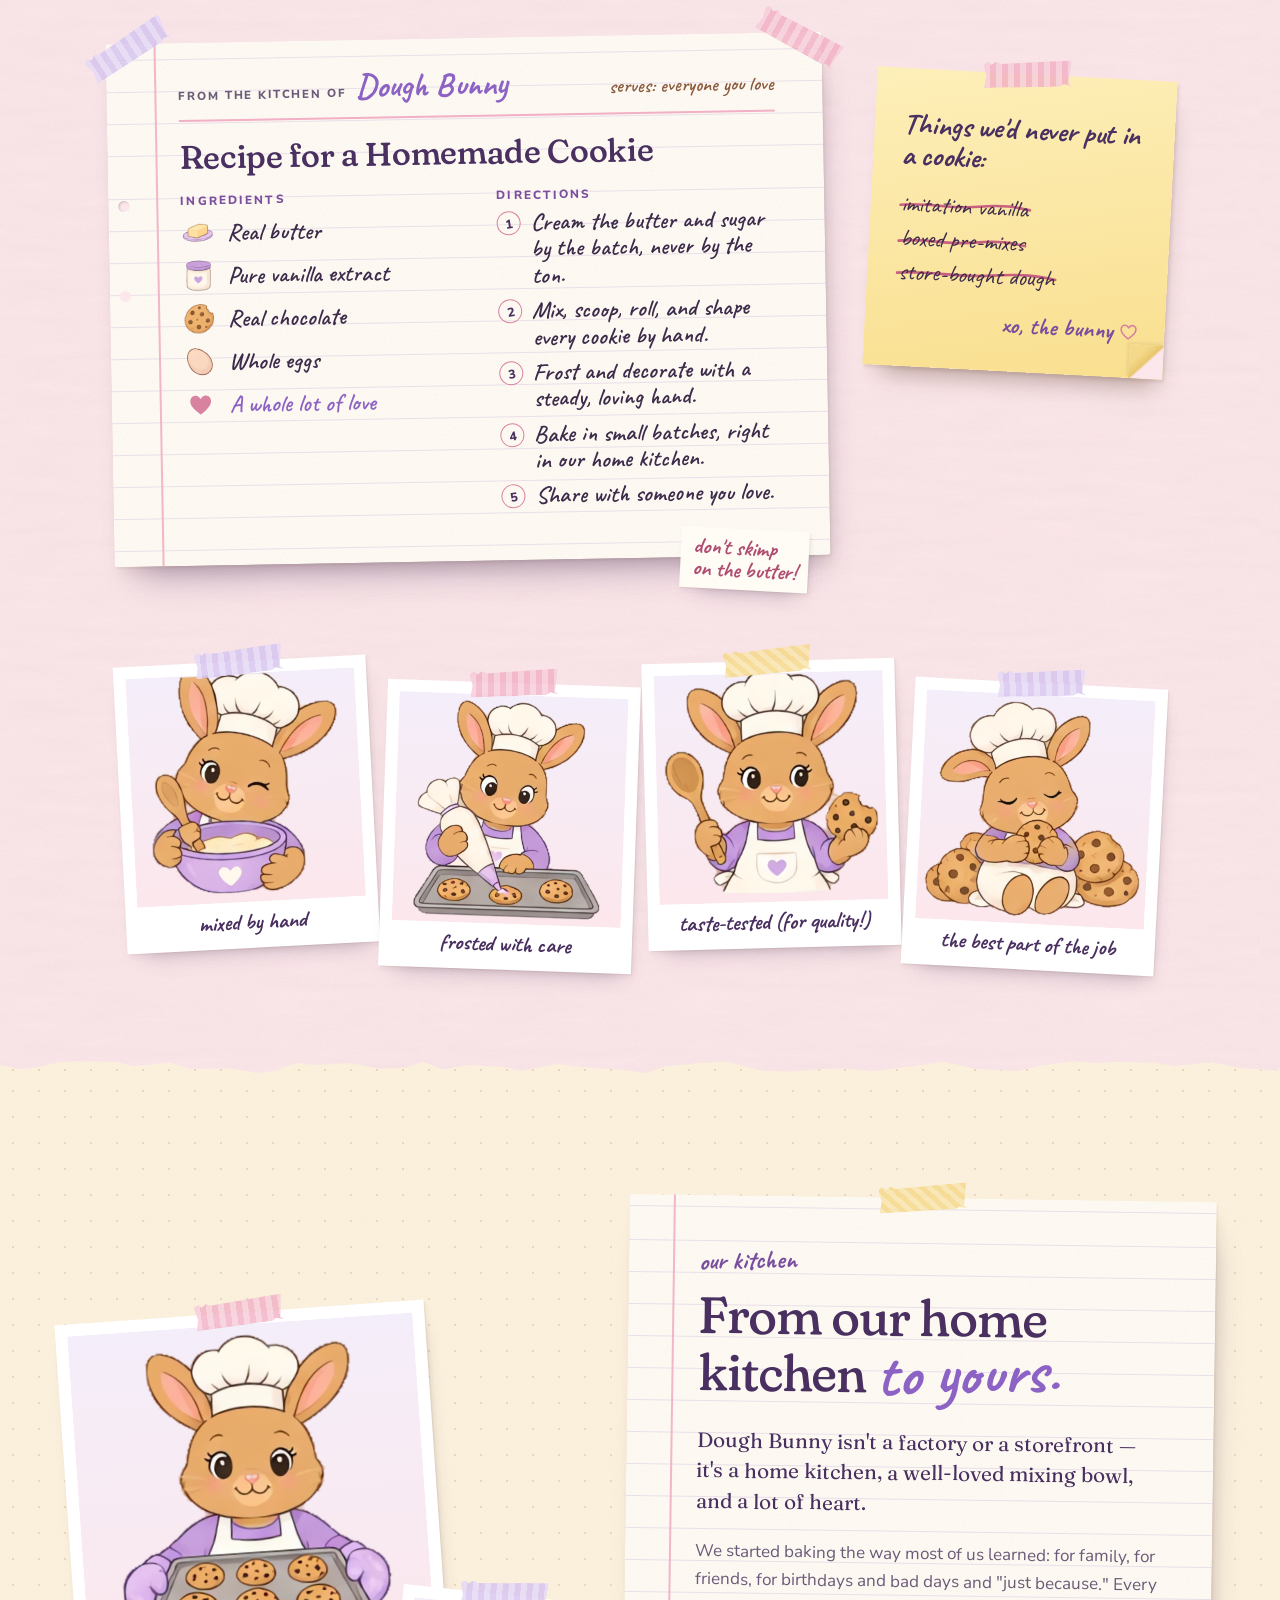
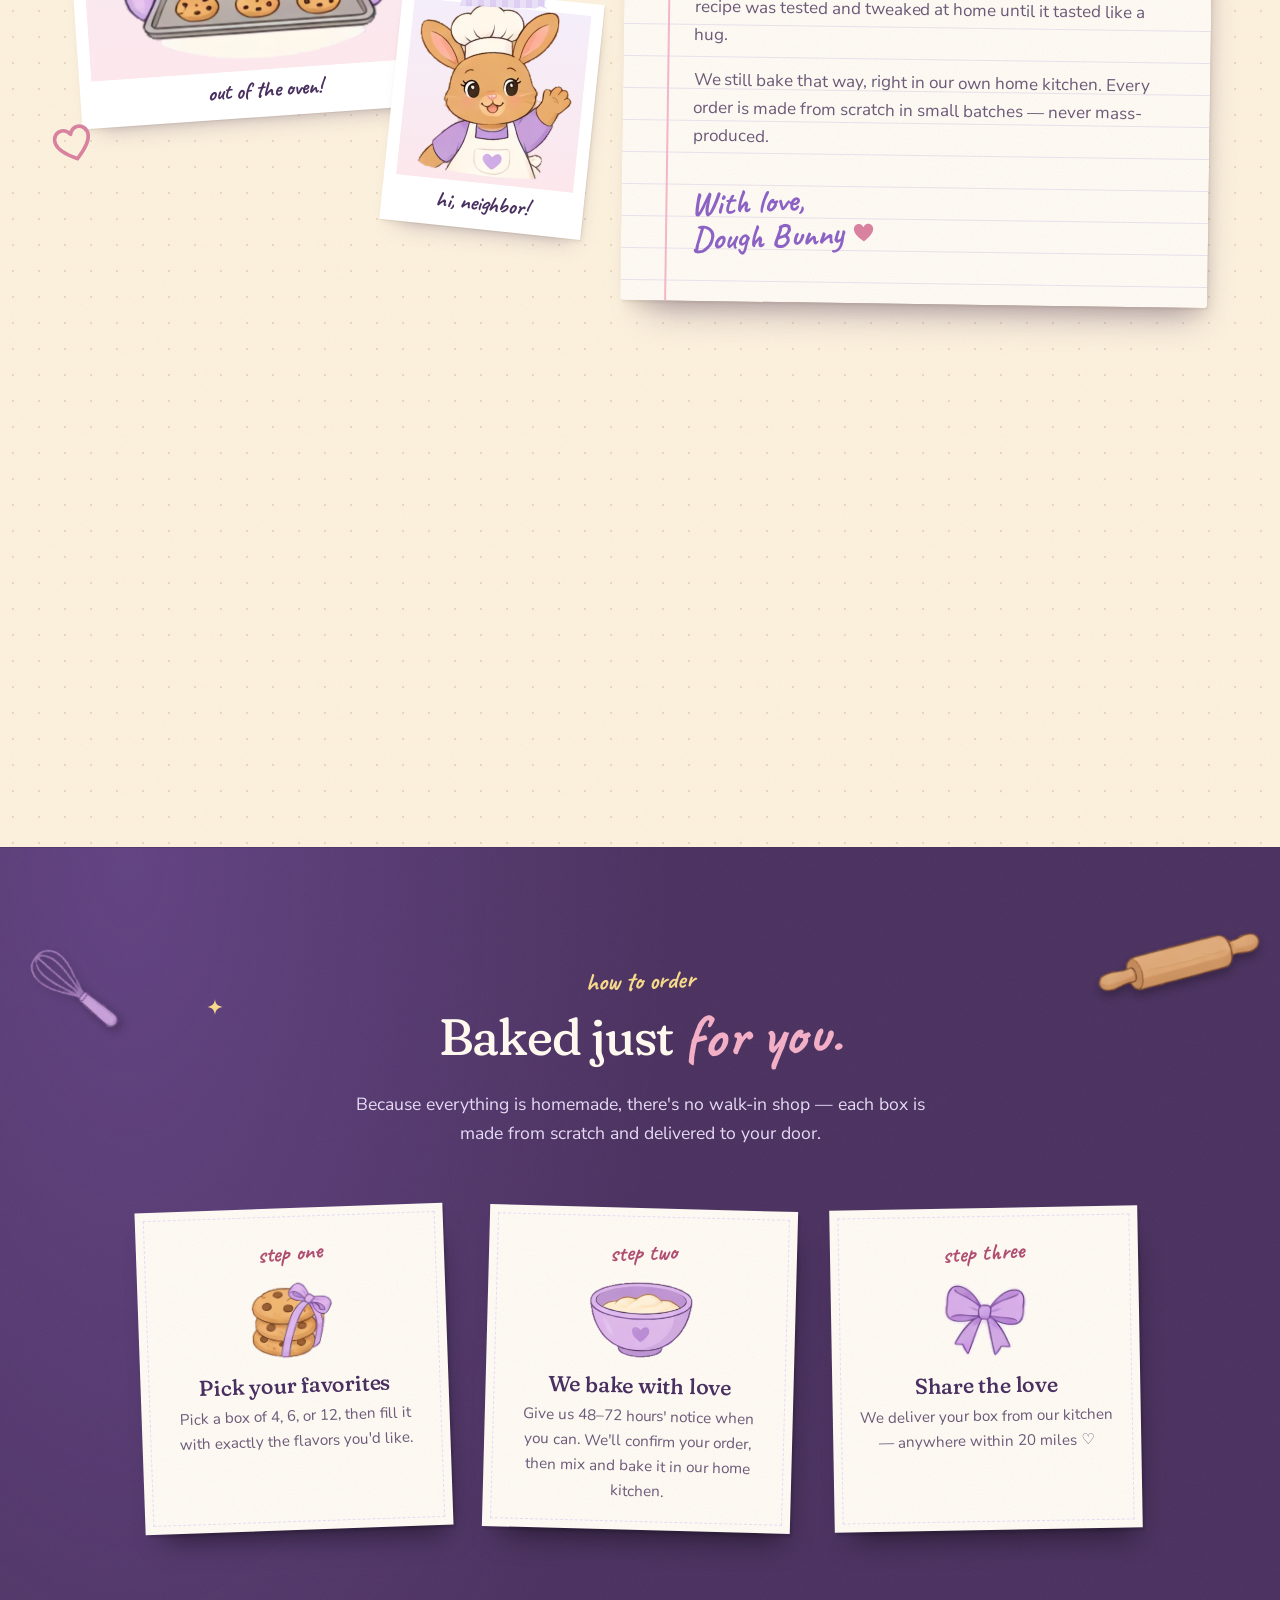
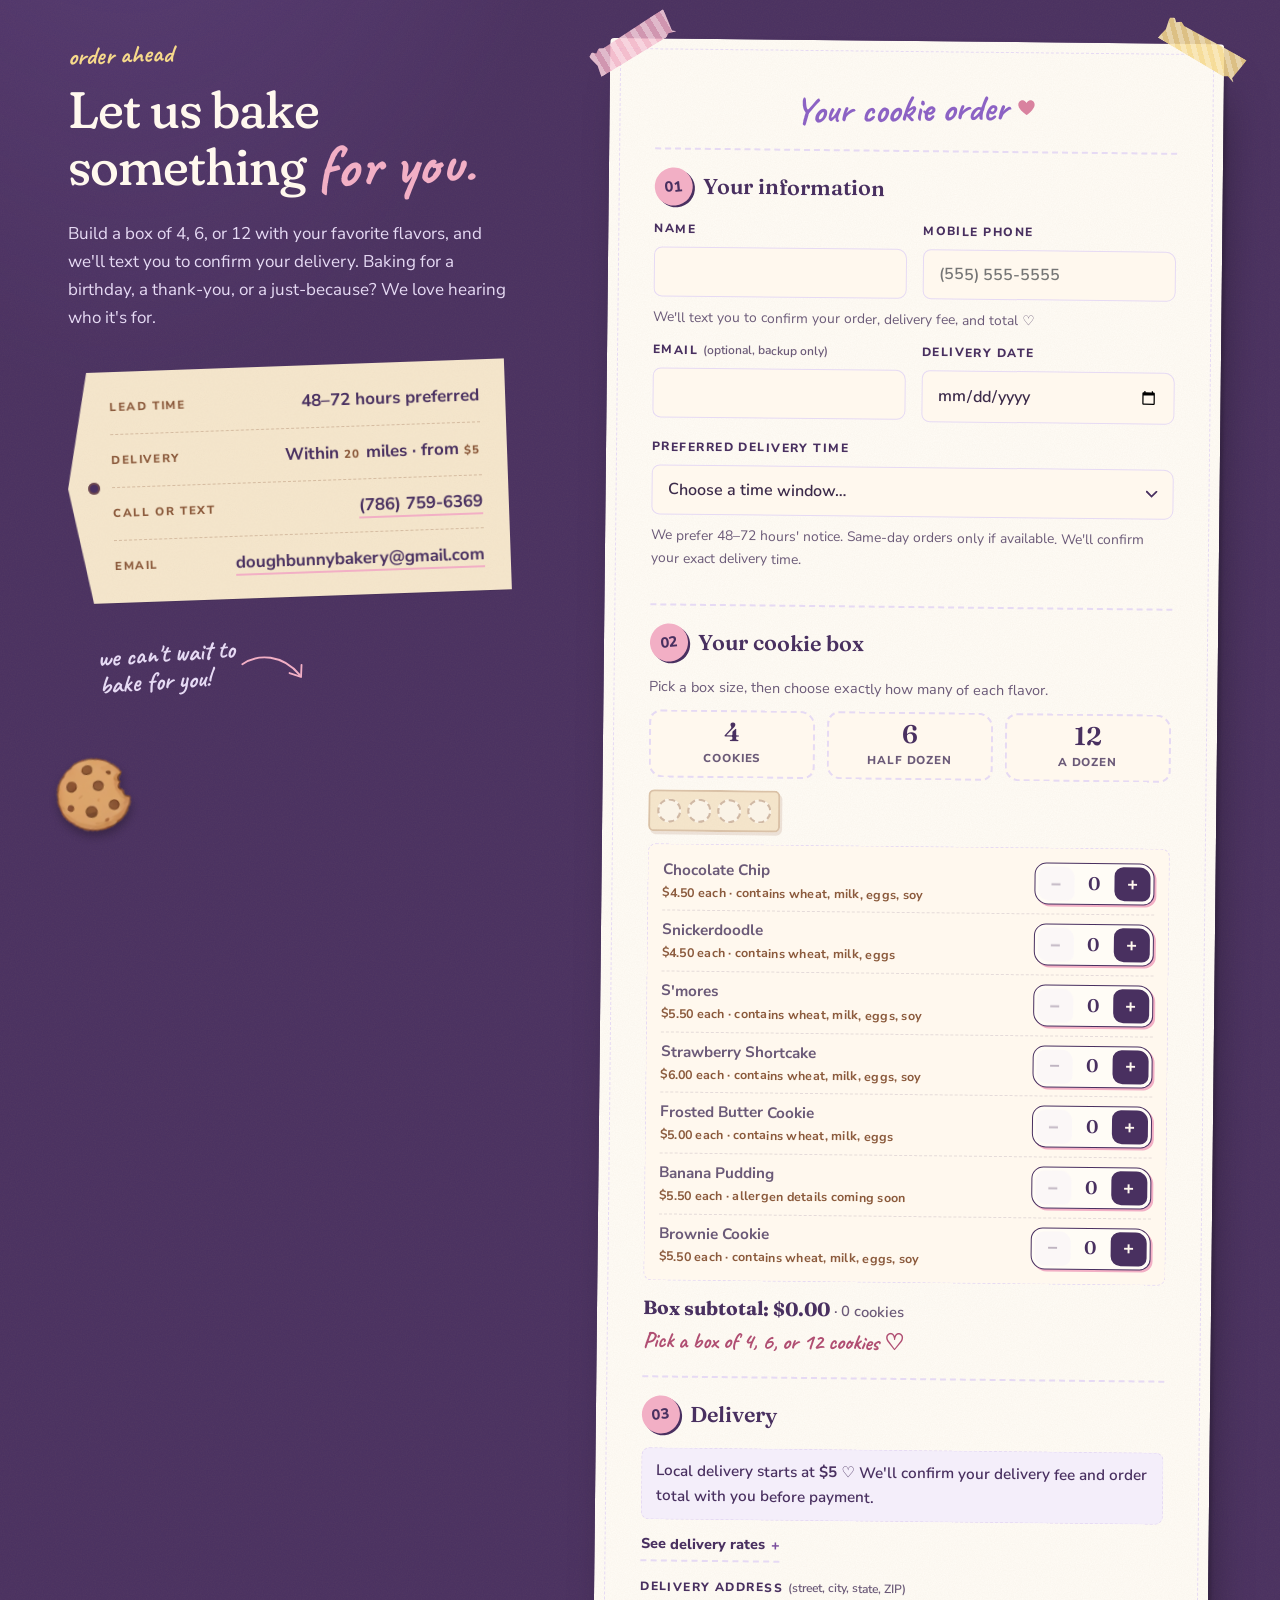
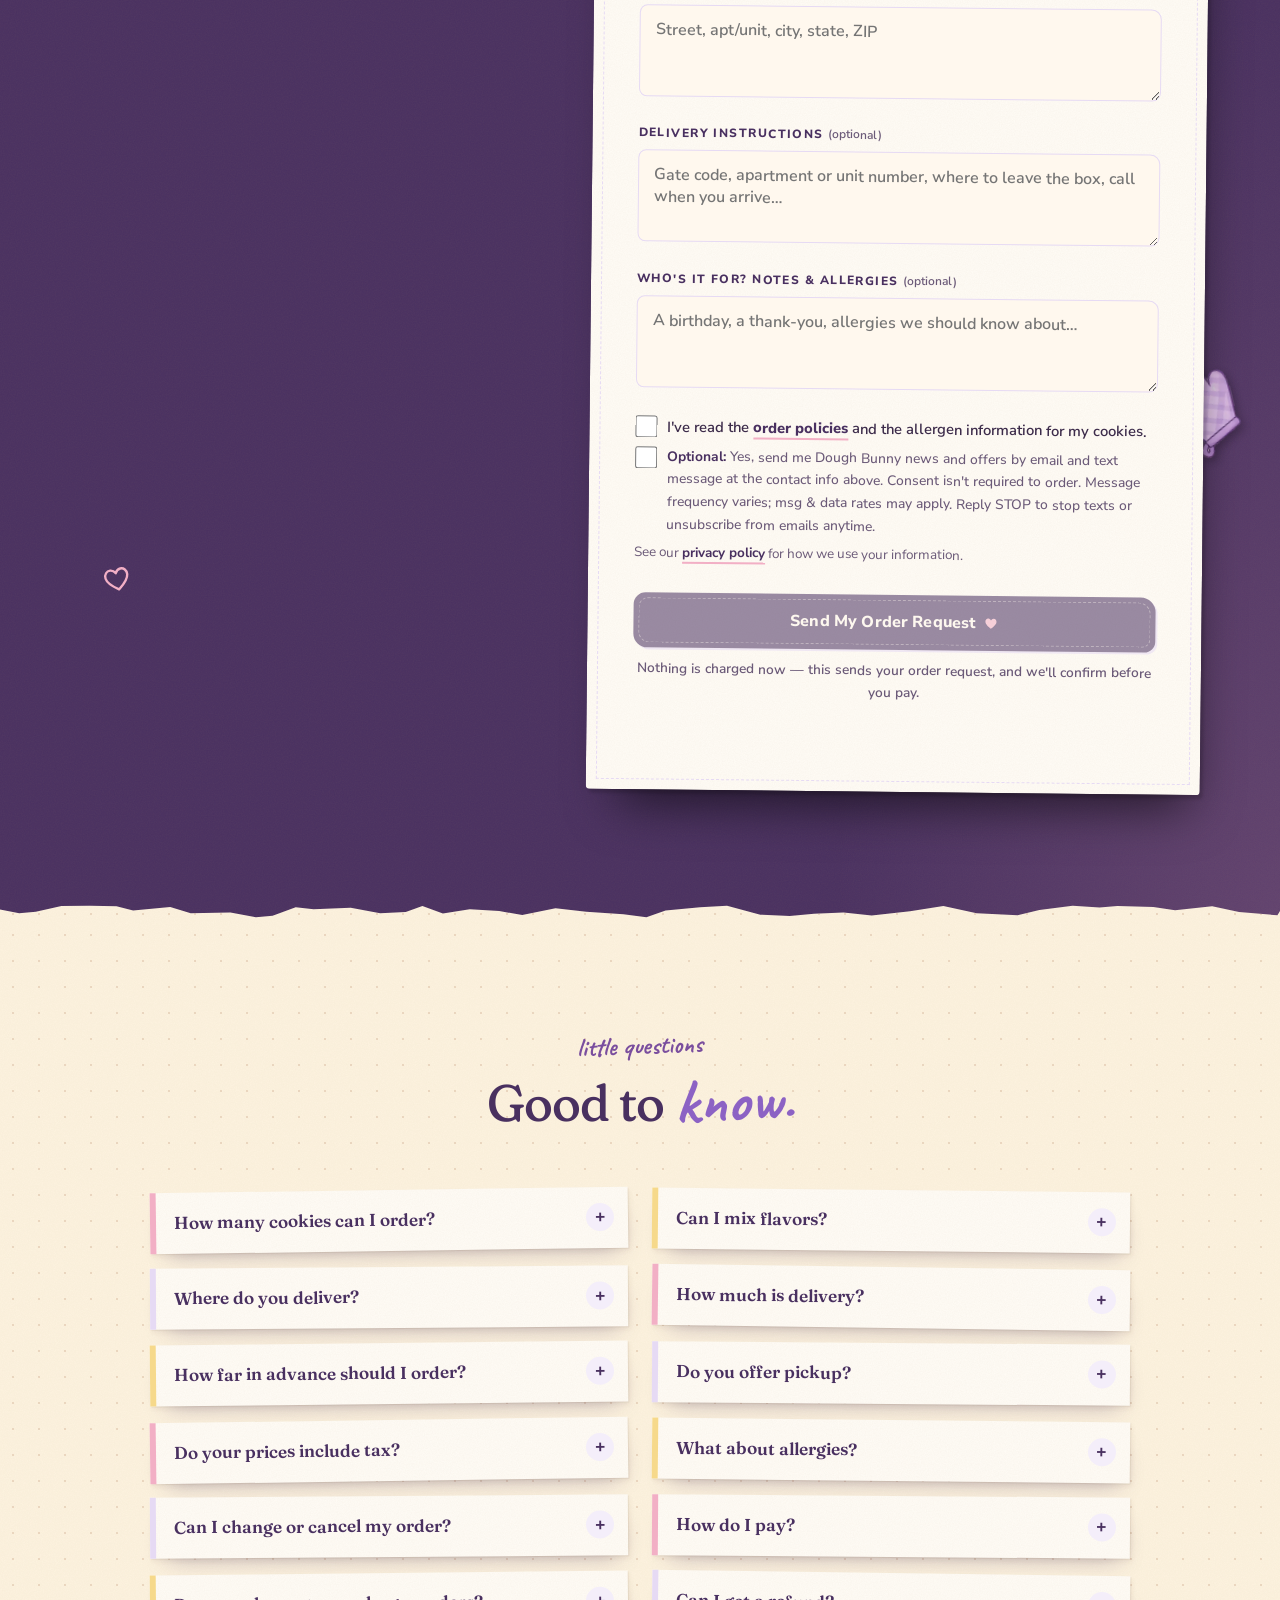
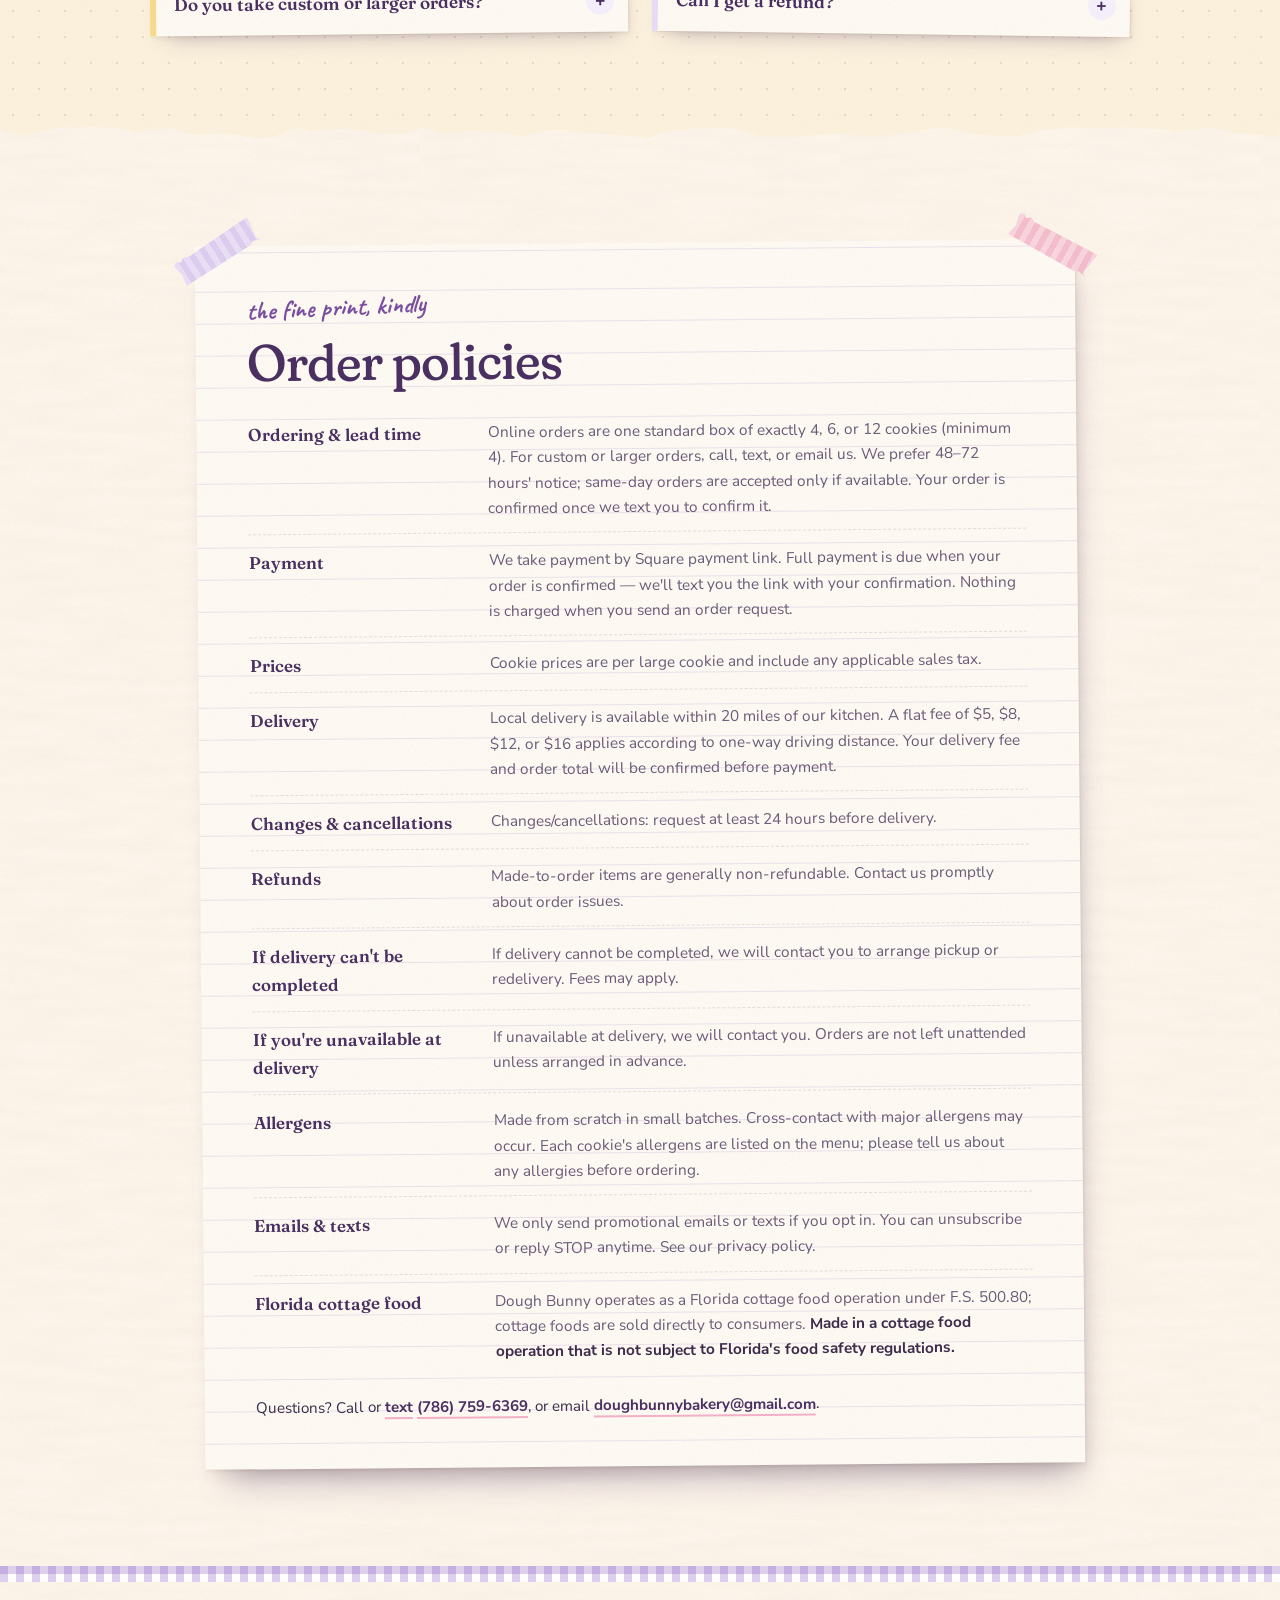
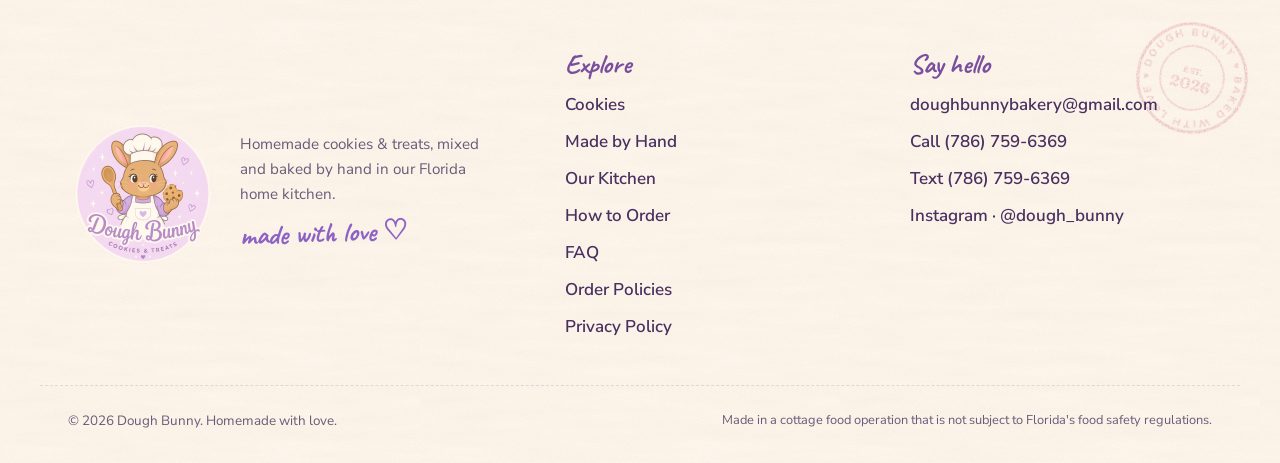
==== commit ea79356a: "Confirm orders by text: require a mobile number, make email optional - Mobile phone is required (10 " ====
--- a/index.html
+++ b/index.html
@@ -525,7 +525,7 @@
       <div class="order-copy reveal">
         <p class="hand-label">order ahead</p>
         <h2>Let us bake something <span class="script-accent">for you.</span></h2>
-        <p>Build a box of <span data-db="box-sizes">4, 6, or 12</span> with your favorite flavors, and we'll get back to you to confirm your delivery. Baking for a birthday, a thank-you, or a just-because? We love hearing who it's for.</p>
+        <p>Build a box of <span data-db="box-sizes">4, 6, or 12</span> with your favorite flavors, and we'll text you to confirm your delivery. Baking for a birthday, a thank-you, or a just-because? We love hearing who it's for.</p>
         <div class="kraft-tag" style="--tilt:-2deg">
           <ul class="order-details">
             <li><span>Lead time</span><strong>48–72 hours preferred</strong></li>
@@ -553,10 +553,11 @@
           <legend class="stage-title"><span class="stage-num">01</span> Your information</legend>
           <div class="field-row">
             <label class="field"><span>Name</span><input type="text" name="name" autocomplete="name" required></label>
-            <label class="field"><span>Email</span><input type="email" name="email" autocomplete="email" required></label>
+            <label class="field"><span>Mobile phone</span><input type="tel" name="phone" autocomplete="tel" inputmode="tel" required aria-describedby="phoneHint" placeholder="(555) 555-5555"></label>
           </div>
+          <p class="field-hint" id="phoneHint">We'll text you to confirm your order, delivery fee, and total ♡</p>
           <div class="field-row">
-            <label class="field"><span>Phone <em>(optional)</em></span><input type="tel" name="phone" autocomplete="tel"></label>
+            <label class="field"><span>Email <em>(optional, backup only)</em></span><input type="email" name="email" autocomplete="email"></label>
             <label class="field"><span>Delivery date</span><input type="date" name="date" id="deliveryDate" required aria-describedby="dateHint"></label>
           </div>
           <label class="field"><span>Preferred delivery time</span>
@@ -679,7 +680,7 @@
       </details>
       <details class="faq-item reveal" style="--tilt:.4deg">
         <summary>How do I pay?</summary>
-        <p>By Square payment link. Once we confirm your order and delivery fee, we'll send you a link for the full amount. Nothing is charged when you send your order request.</p>
+        <p>By Square payment link. Once we confirm your order and delivery fee, we'll text you a link for the full amount. Nothing is charged when you send your order request.</p>
       </details>
       <details class="faq-item reveal" style="--tilt:-.6deg">
         <summary>Do you take custom or larger orders?</summary>
@@ -702,8 +703,8 @@
       <p class="hand-label">the fine print, kindly</p>
       <h2 id="policiesTitle">Order policies</h2>
       <dl class="policy-list">
-        <div><dt>Ordering &amp; lead time</dt><dd>Online orders are one standard box of exactly <span data-db="box-sizes">4, 6, or 12</span> cookies (minimum 4). For custom or larger orders, call, text, or email us. We prefer 48–72 hours' notice; same-day orders are accepted only if available. Your order is confirmed once we reply.</dd></div>
-        <div><dt>Payment</dt><dd>We take payment by Square payment link. Full payment is due when your order is confirmed — we'll send your link with the confirmation. Nothing is charged when you send an order request.</dd></div>
+        <div><dt>Ordering &amp; lead time</dt><dd>Online orders are one standard box of exactly <span data-db="box-sizes">4, 6, or 12</span> cookies (minimum 4). For custom or larger orders, call, text, or email us. We prefer 48–72 hours' notice; same-day orders are accepted only if available. Your order is confirmed once we text you to confirm it.</dd></div>
+        <div><dt>Payment</dt><dd>We take payment by Square payment link. Full payment is due when your order is confirmed — we'll text you the link with your confirmation. Nothing is charged when you send an order request.</dd></div>
         <div><dt>Prices</dt><dd>Cookie prices are per large cookie and include any applicable sales tax.</dd></div>
         <div><dt>Delivery</dt><dd>Local delivery is available within <span data-db="max-miles">20</span> miles of our kitchen. A flat fee of <span data-db="delivery-fees">$5, $8, $12, or $16</span> applies according to one-way driving distance. Your delivery fee and order total will be confirmed before payment.</dd></div>
         <div><dt>Changes &amp; cancellations</dt><dd>Changes/cancellations: request at least 24 hours before delivery.</dd></div>
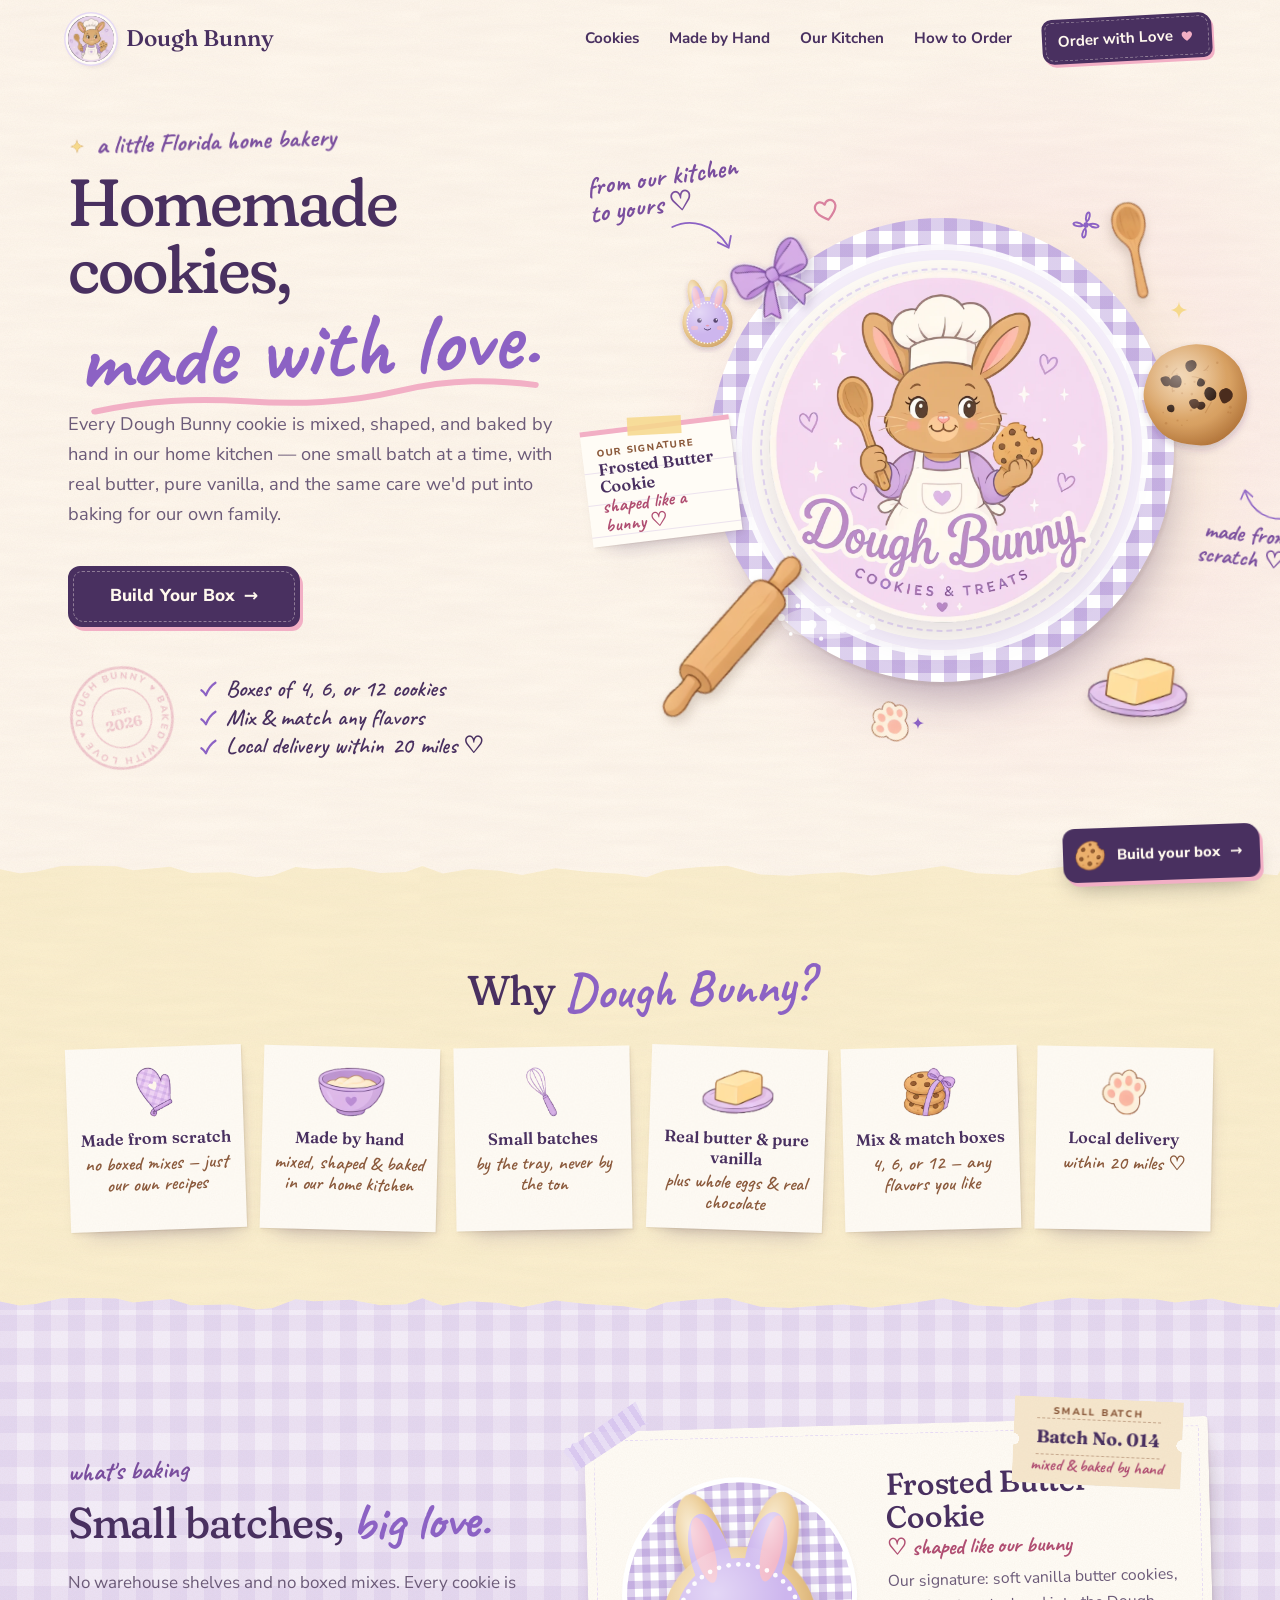
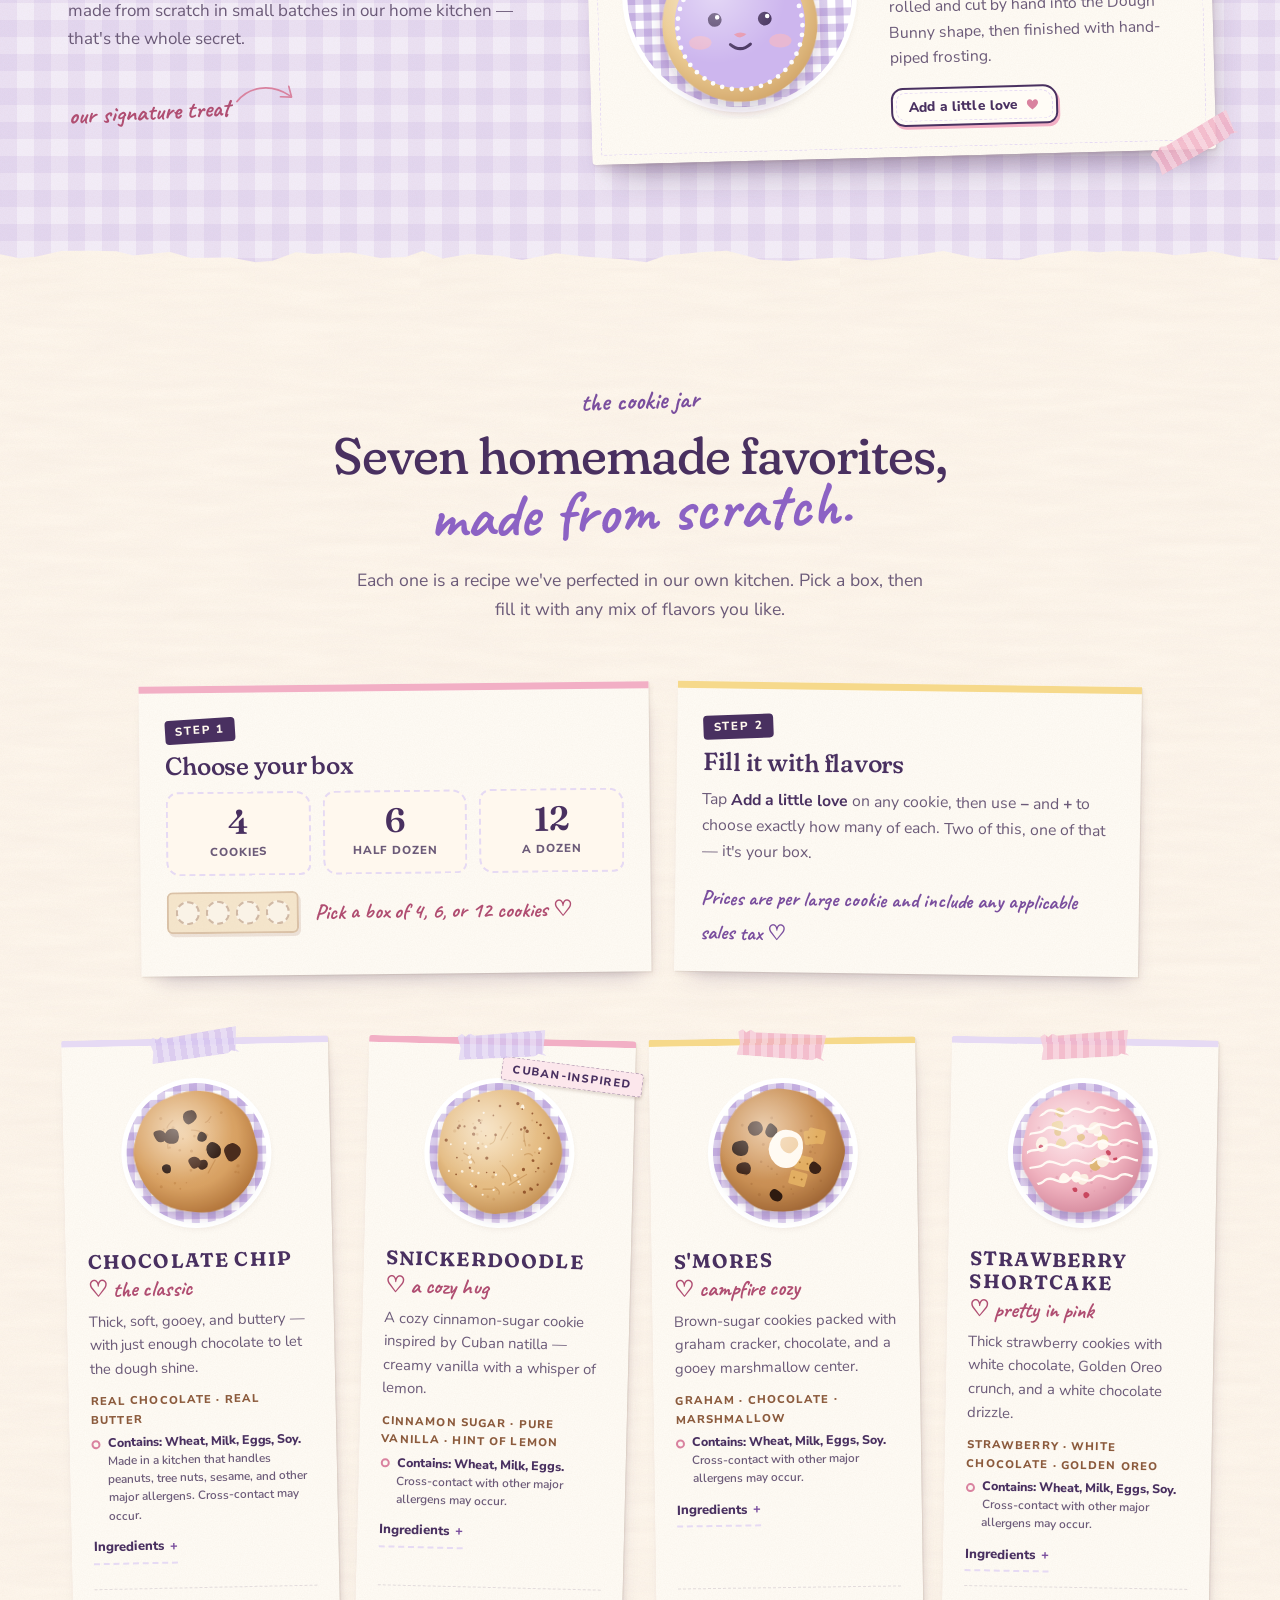
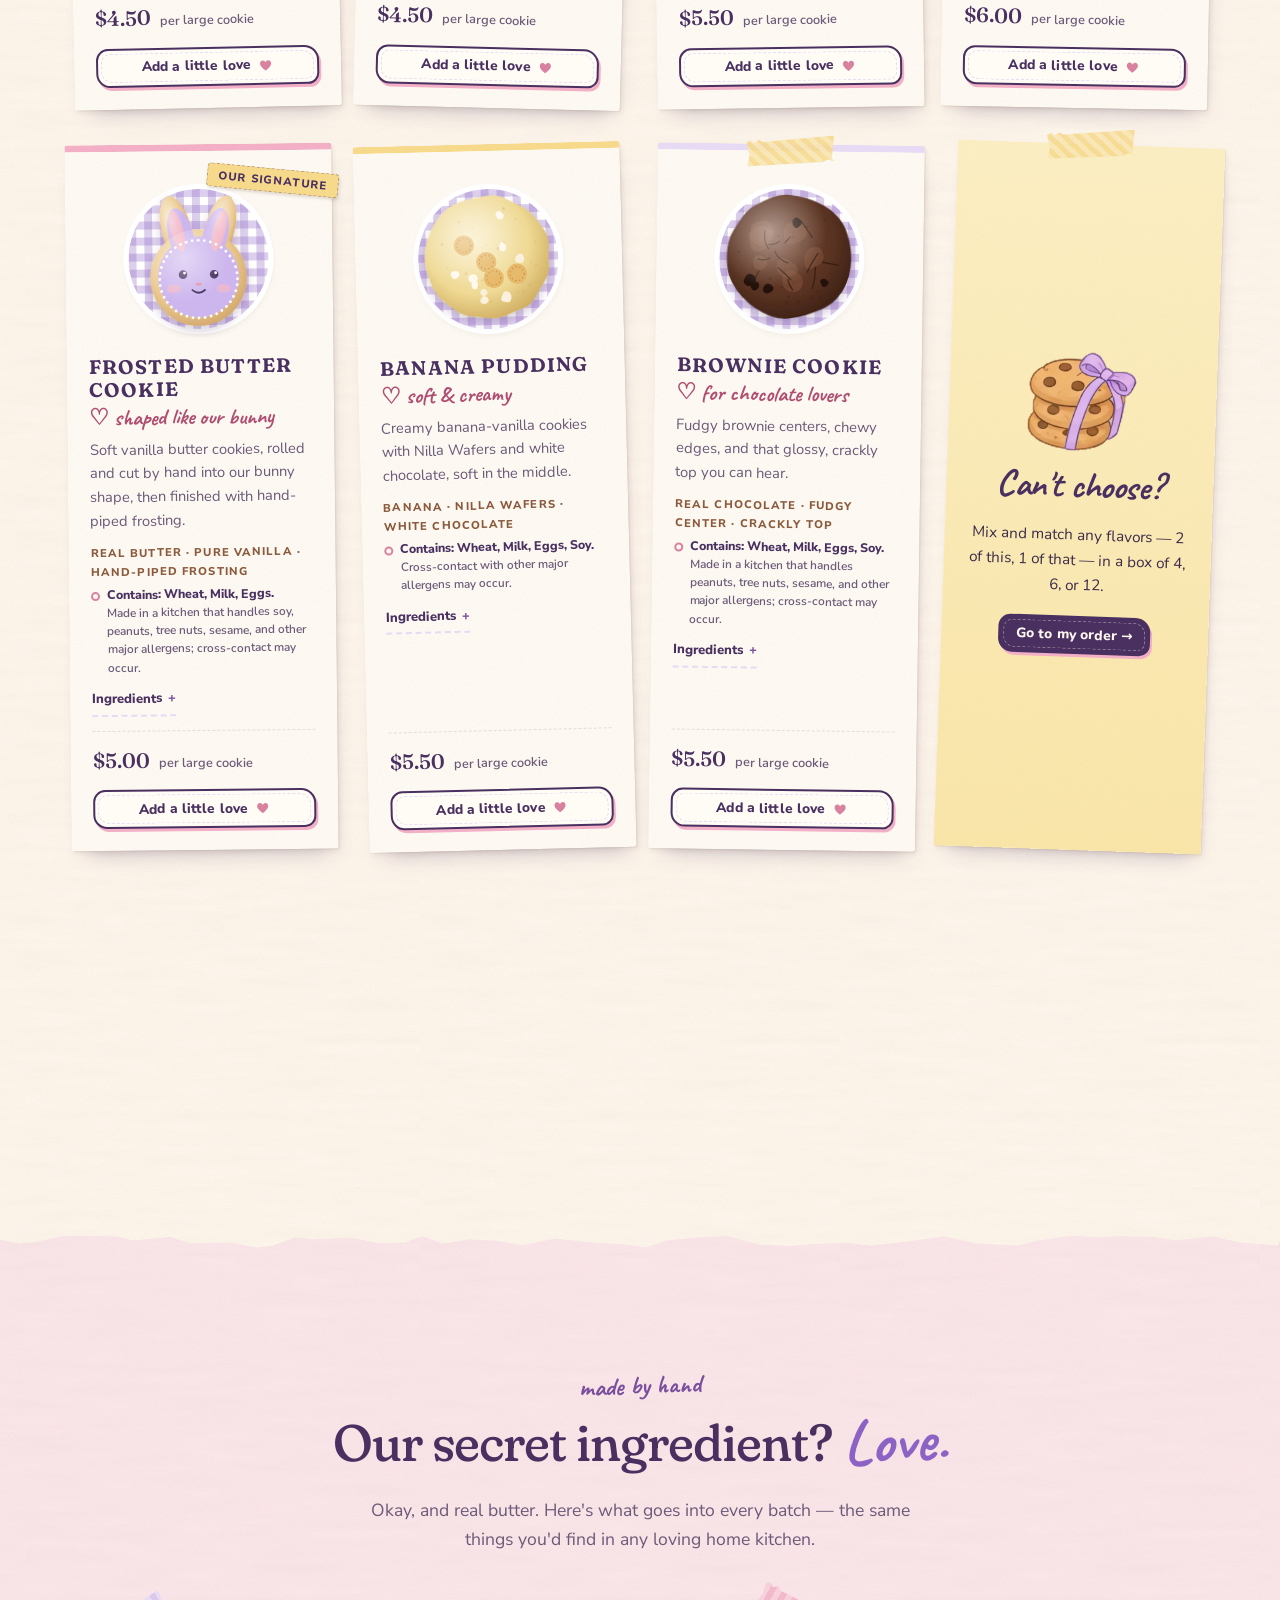
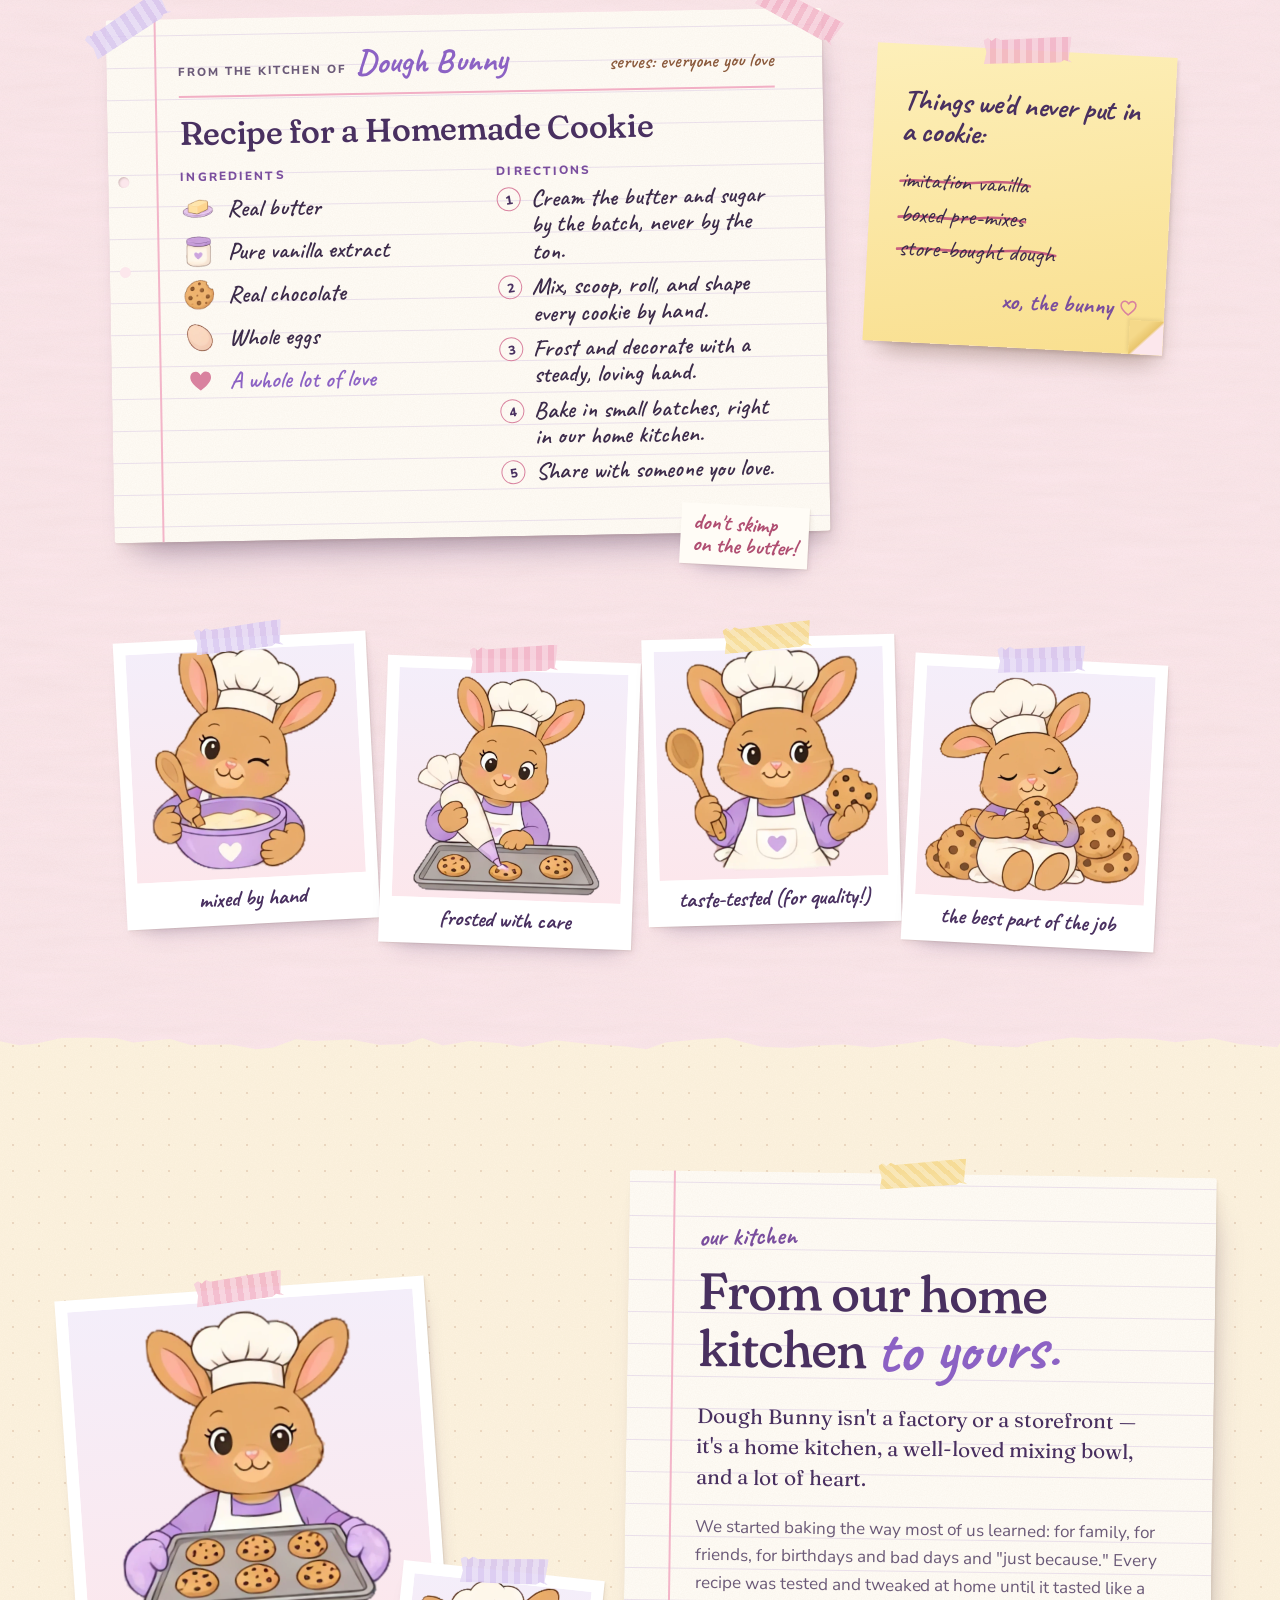
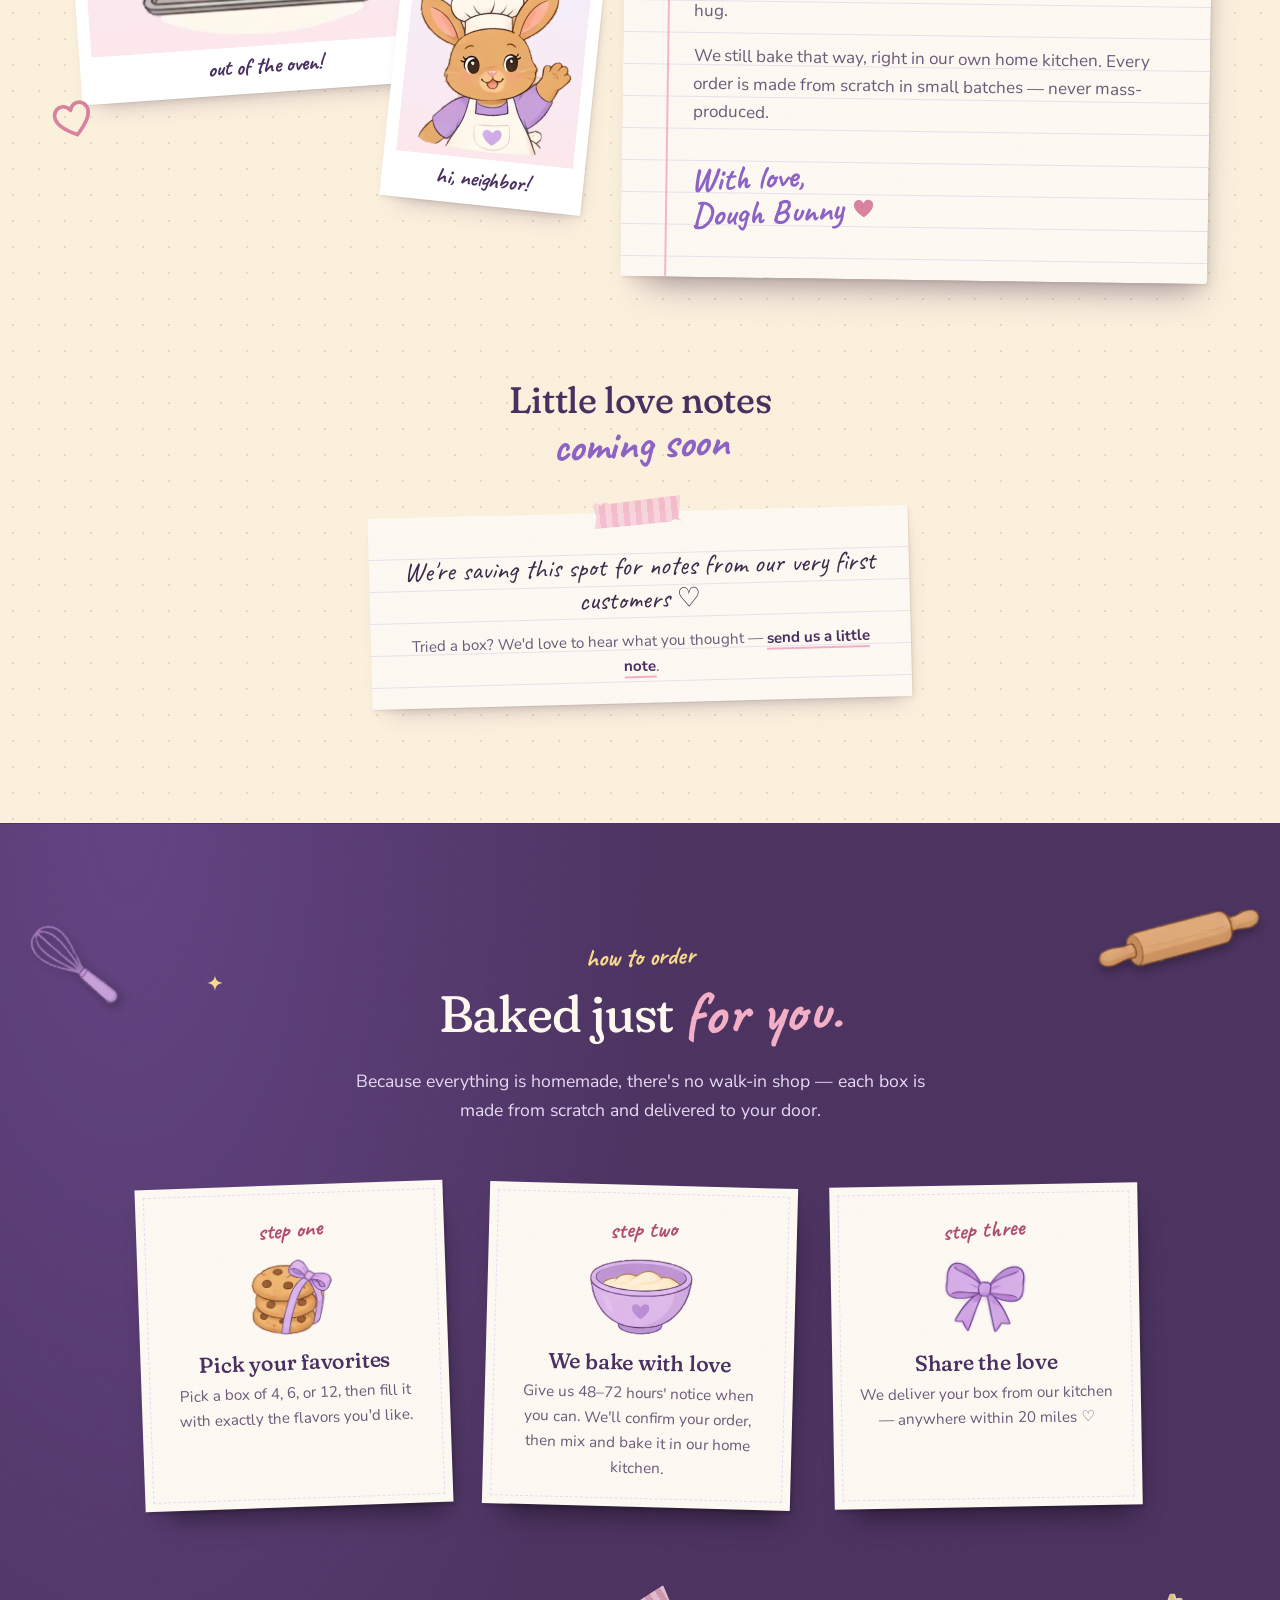
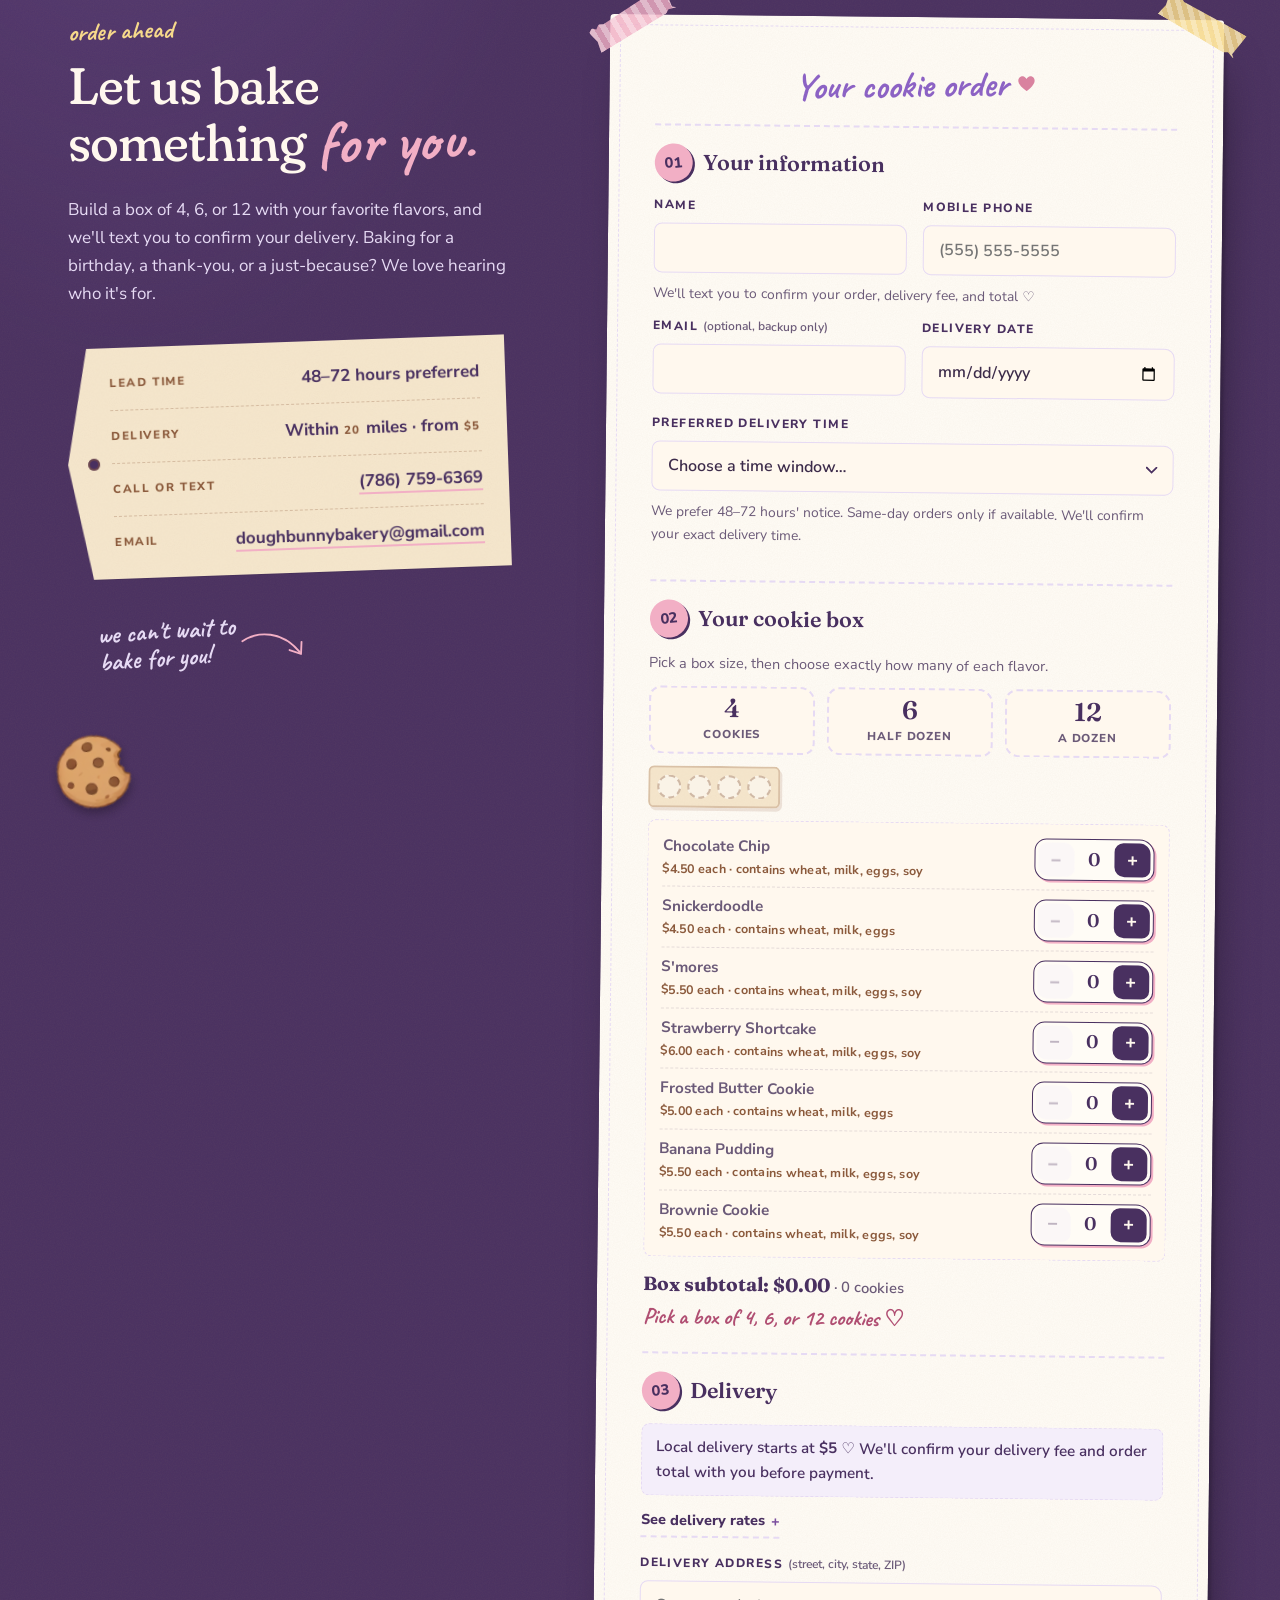
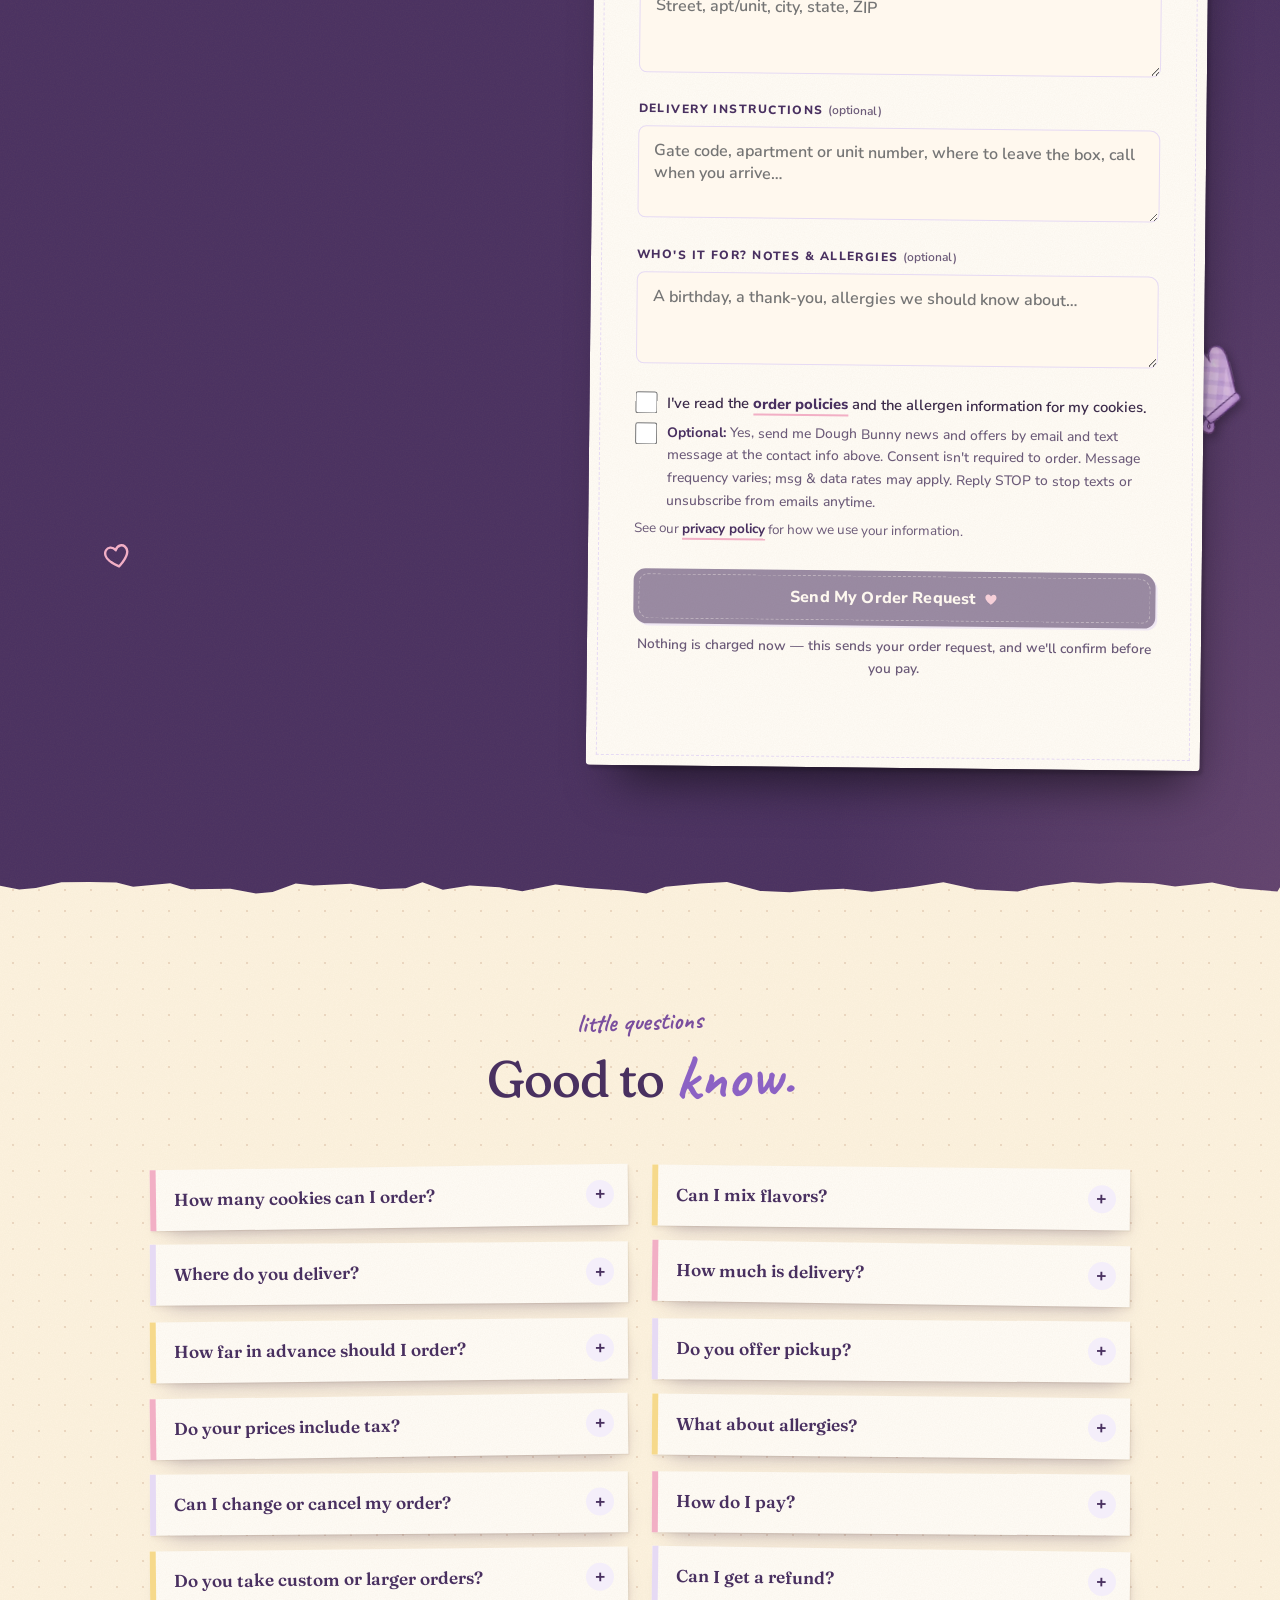
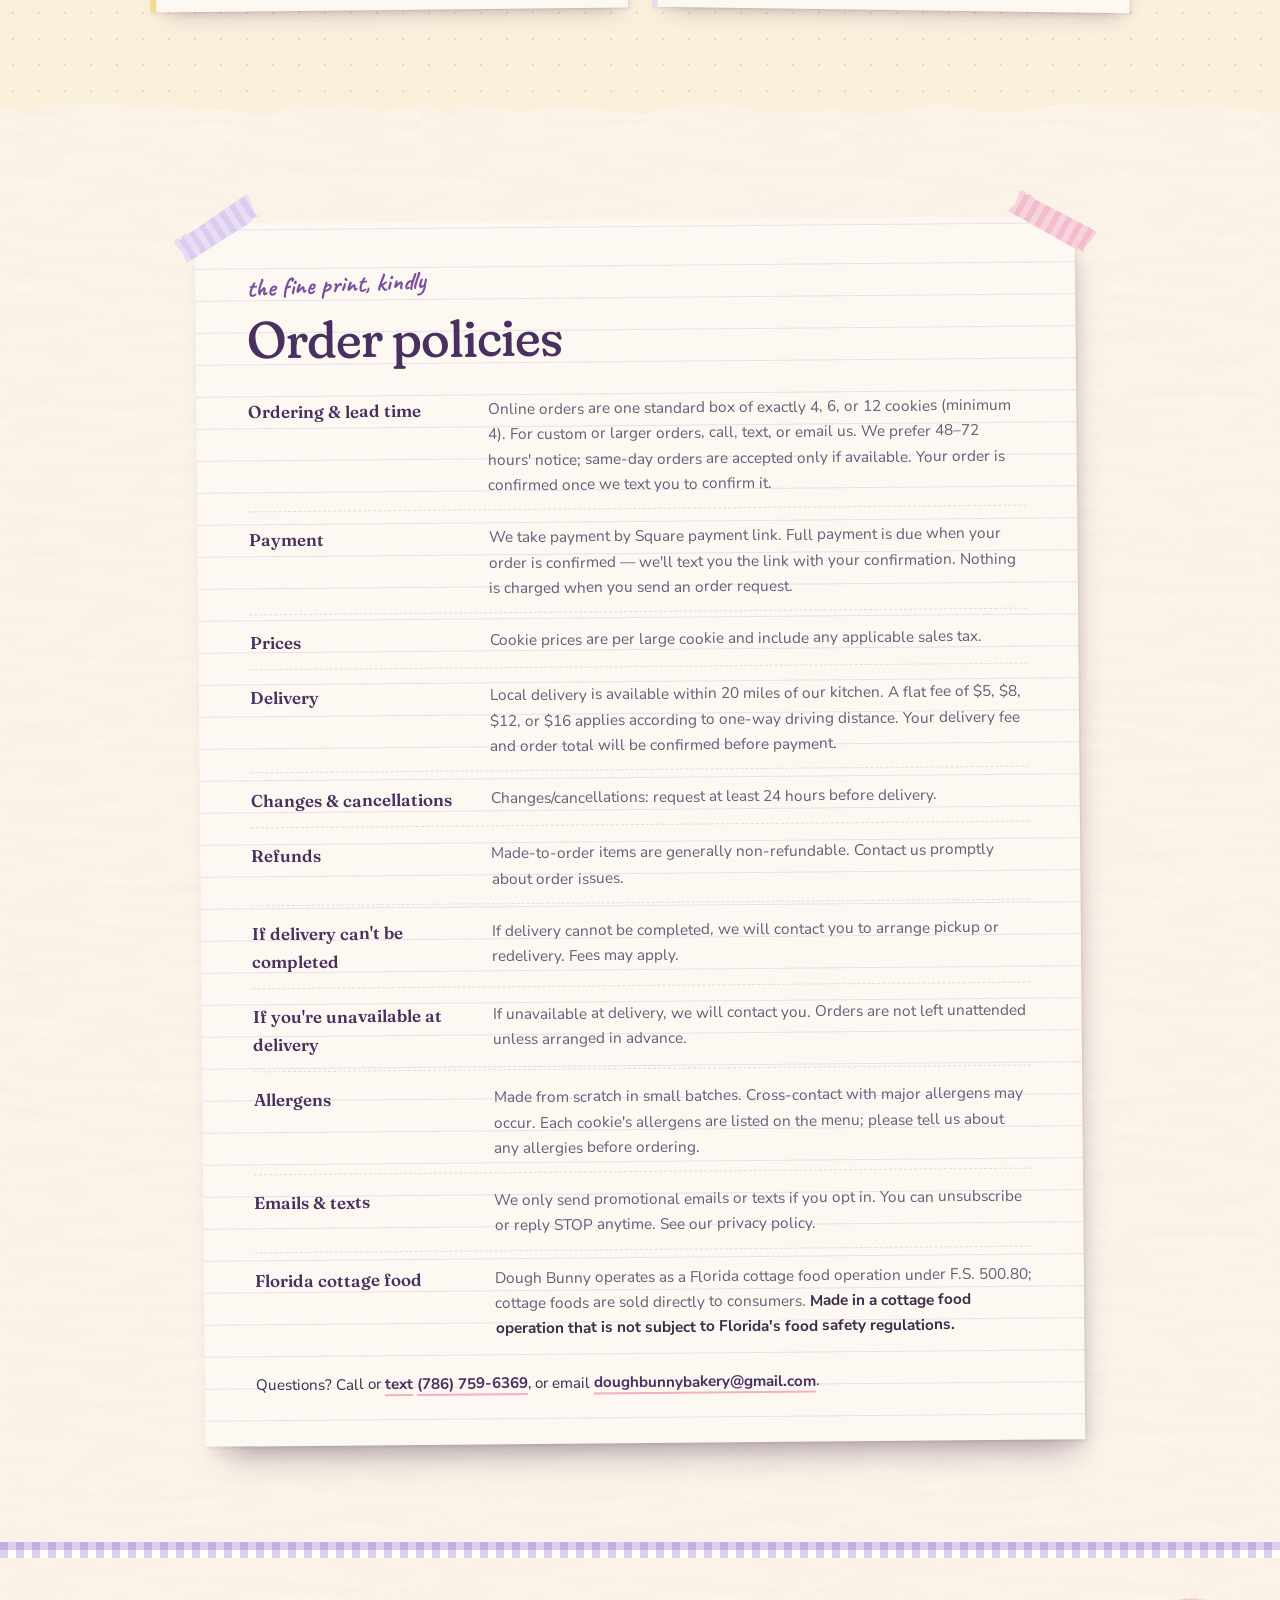
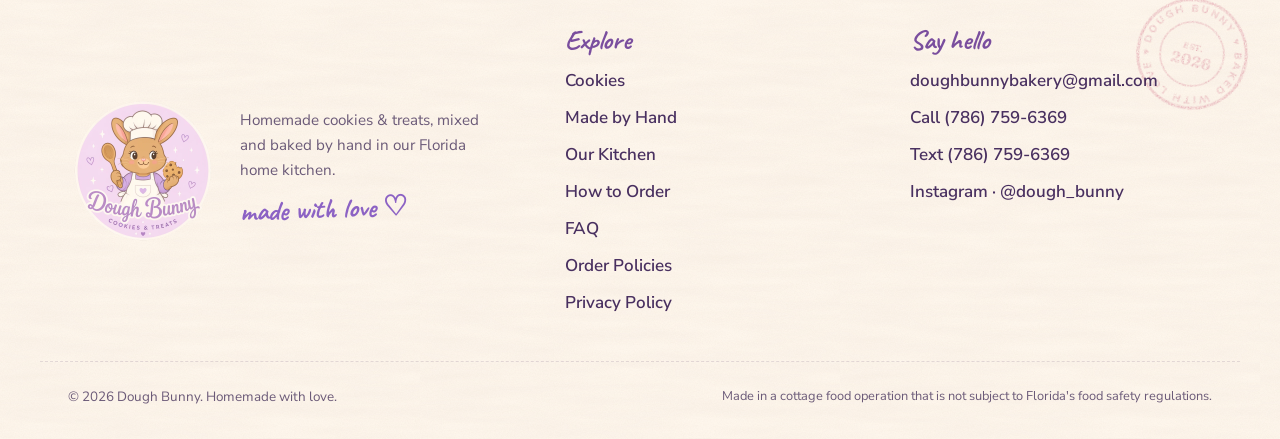
==== commit 3943690c: "Add Banana Pudding allergens (wheat, milk, eggs, soy) Co-Authored-By: Claude Opus 5.5 <noreply@anthr" ====
--- a/index.html
+++ b/index.html
@@ -344,7 +344,7 @@
         <span class="tape tape--top" aria-hidden="true"></span>
         <strong>Home Kitchen &amp; Allergen Notice</strong>
         <p>Made in a cottage food operation that is not subject to Florida's food safety regulations.</p>
-        <p>Made from scratch in small batches. Each cookie lists what it contains — our cookies contain wheat, milk, and eggs, and some also contain soy. Allergen details for Banana Pudding are coming soon. Our kitchen handles peanuts, tree nuts, sesame, soy, and other major allergens, so cross-contact may occur. Please tell us about any allergies before ordering.</p>
+        <p>Made from scratch in small batches. Each cookie lists what it contains — our cookies contain wheat, milk, and eggs, and some also contain soy. Our kitchen handles peanuts, tree nuts, sesame, soy, and other major allergens, so cross-contact may occur. Please tell us about any allergies before ordering.</p>
       </div>
     </div>
   </div>
@@ -672,7 +672,7 @@
       </details>
       <details class="faq-item reveal" style="--tilt:.6deg">
         <summary>What about allergies?</summary>
-        <p>Our cookies contain wheat, milk, and eggs; Chocolate Chip, S'mores, Strawberry Shortcake, and Brownie Cookie also contain soy. Allergen details for Banana Pudding are coming soon — please ask us first. Our kitchen handles peanuts, tree nuts, sesame, soy, and other major allergens, so cross-contact may occur. Each cookie lists its allergens on the menu.</p>
+        <p>Our cookies contain wheat, milk, and eggs; Chocolate Chip, S'mores, Strawberry Shortcake, Banana Pudding, and Brownie Cookie also contain soy. Our kitchen handles peanuts, tree nuts, sesame, soy, and other major allergens, so cross-contact may occur. Each cookie lists its allergens on the menu.</p>
       </details>
       <details class="faq-item reveal" style="--tilt:-.4deg">
         <summary>Can I change or cancel my order?</summary>
